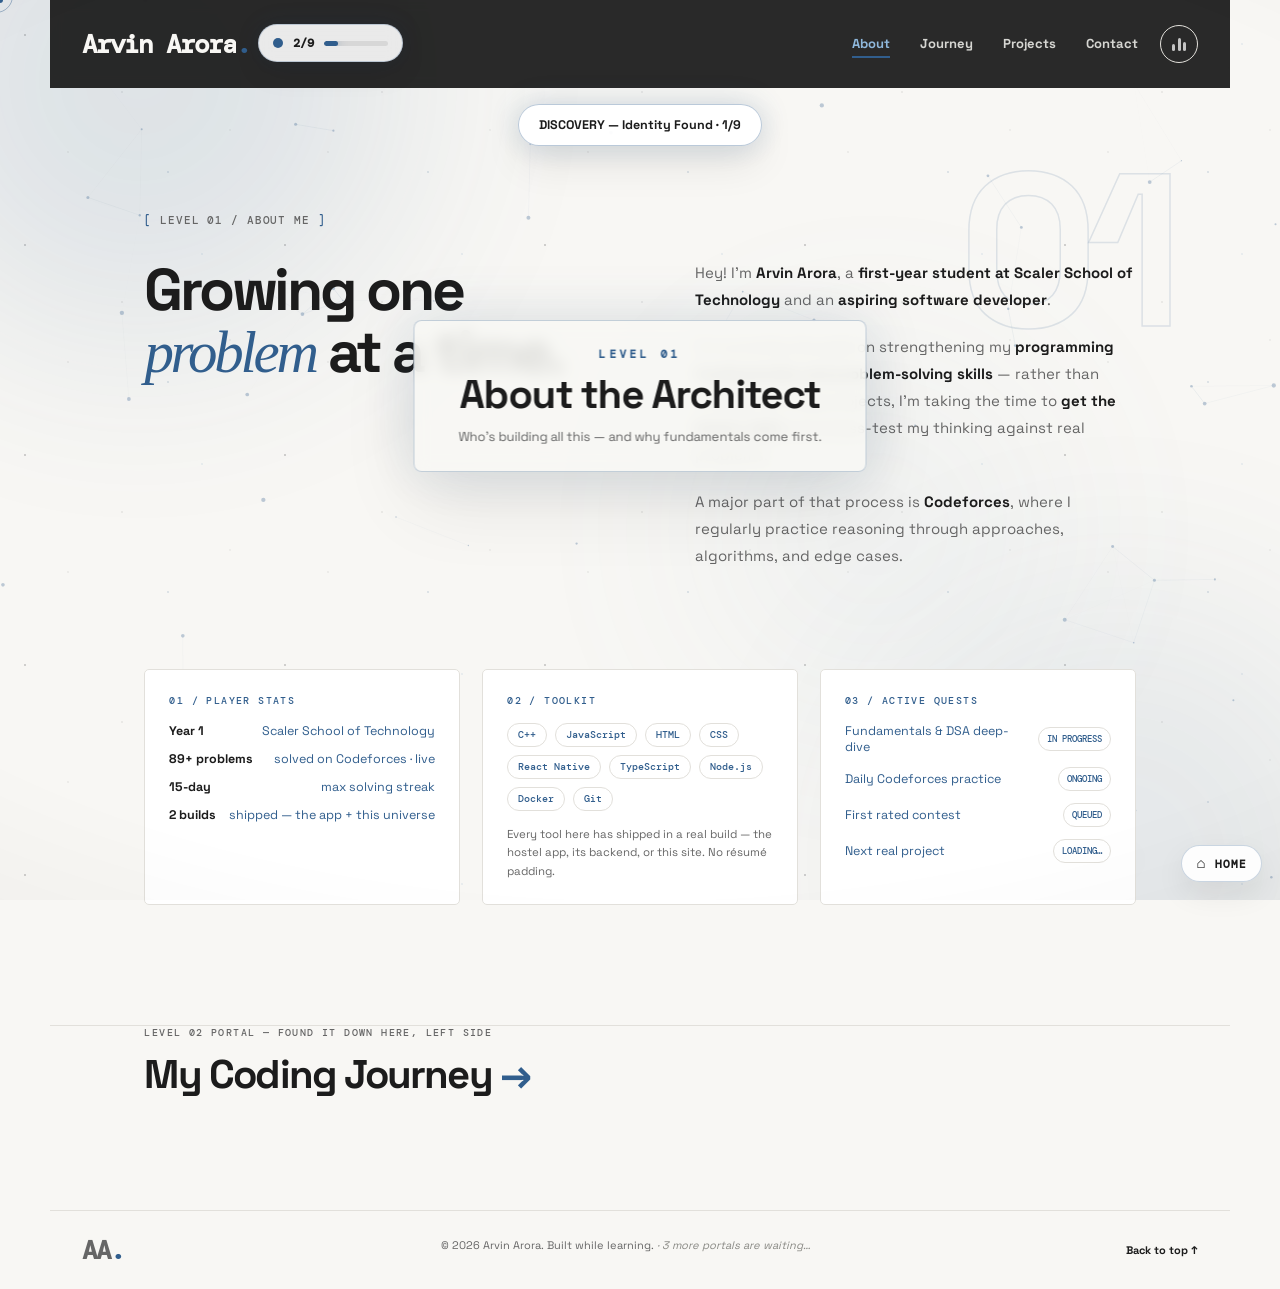
==== about.html @ 1b1f9a0a "Remove hyperjump buttons The HYPERJUMP button beside exit portals (and the fixed one on home), its f" ====
<!DOCTYPE html>
<html lang="en">
<head>
  <meta charset="UTF-8">
  <meta name="viewport" content="width=device-width, initial-scale=1.0">
  <meta name="description" content="About Arvin Arora — first-year student at Scaler School of Technology focused on programming fundamentals, DSA, and competitive programming.">
  <meta name="theme-color" content="#f8f7f4">
  <meta property="og:type" content="website">
  <meta property="og:title" content="About | Arvin Arora">
  <meta property="og:description" content="First-year student at Scaler School of Technology, building fundamentals one Codeforces problem at a time.">
  <meta property="og:url" content="https://arvin-arora.github.io/about.html">
  <meta property="og:image" content="https://arvin-arora.github.io/assets/arvin-1.jpg">
  <meta name="twitter:card" content="summary">
  <meta name="twitter:title" content="About | Arvin Arora">
  <meta name="twitter:description" content="First-year student at Scaler School of Technology, building fundamentals one Codeforces problem at a time.">
  <link rel="canonical" href="https://arvin-arora.github.io/about.html">
  <title>About | Arvin Arora</title>
  <link rel="icon" href="data:image/svg+xml,%3Csvg xmlns='http://www.w3.org/2000/svg' viewBox='0 0 64 64'%3E%3Crect width='64' height='64' rx='14' fill='%23ffffff'/%3E%3Ctext x='32' y='42' font-family='monospace' font-size='30' font-weight='700' fill='%23315e8d' text-anchor='middle'%3EA%3C/text%3E%3C/svg%3E">
  <link rel="preconnect" href="https://fonts.googleapis.com">
  <link rel="preconnect" href="https://fonts.gstatic.com" crossorigin>
  <link href="https://fonts.googleapis.com/css2?family=DM+Mono:wght@400;500&family=Space+Grotesk:wght@400;500;600;700&display=swap" rel="stylesheet">
  <link rel="stylesheet" href="style.css?v=50">
</head>
<body>
  <canvas id="bgCanvas" aria-hidden="true"></canvas>
  <div class="ambient" aria-hidden="true"><i></i><i></i><i></i></div>
  <div class="cursor-dot" id="cursorDot" aria-hidden="true"></div>
  <div class="cursor-ring" id="cursorRing" aria-hidden="true"></div>
  <header class="site-header" id="siteHeader">
    <a class="brand" href="index.html" aria-label="Arvin Arora home">A<i>rvin&nbsp;</i>A<i>rora</i><span>.</span></a>
    <div class="header-right">
      <nav aria-label="Main navigation"><a href="about.html" class="is-active">About</a><a href="journey.html">Journey</a><a href="projects.html">Projects</a><a href="contact.html">Contact</a></nav>
      <button class="music-toggle" id="musicToggle" type="button" aria-label="Play background music" aria-pressed="false" title="Ambient music"><span class="eq"><i></i><i></i><i></i></span></button>
    </div>
    <div class="progress-bar" id="progressBar" aria-hidden="true"></div>
  </header>
  <main>
    <section class="about section" id="about" data-ghost="01">
      <div class="section-label-row reveal"><p class="section-label">LEVEL 01 / ABOUT ME</p><div class="section-details"><h4>Quick facts</h4><ul><li>First-year student at Scaler School of Technology</li><li>Focus: fundamentals, DSA &amp; competitive programming</li><li><span class="cf-count">89+</span> problems solved on Codeforces (Arvin2417)</li><li>First real project shipped: Hostel Attendance App</li></ul></div></div>
      <div class="about-grid"><h2 class="reveal">Growing one<br><em>problem</em> at a time.</h2><div class="about-copy reveal"><p>Hey! I’m <strong class="hl-name">Arvin Arora</strong>, a <strong>first-year student at Scaler School of Technology</strong> and an <strong>aspiring software developer</strong>.</p><p>I’m currently focused on strengthening my <strong>programming fundamentals and problem-solving skills</strong> — rather than rushing into large projects, I’m taking the time to <strong>get the basics right</strong> and stress-test my thinking against real problems.</p><p>A major part of that process is <strong>Codeforces</strong>, where I regularly practice reasoning through approaches, algorithms, and edge cases.</p></div></div>
      <div class="about-cards">
        <div class="about-card reveal"><h4>01 / PLAYER STATS</h4><ul>
          <li><b>Year 1</b><span>Scaler School of Technology</span></li>
          <li><b><span class="cf-count">89+</span> problems</b><span>solved on Codeforces · live</span></li>
          <li><b><span id="cfStreak">15</span>-day</b><span>max solving streak</span></li>
          <li><b>2 builds</b><span>shipped — the app + this universe</span></li>
        </ul></div>
        <div class="about-card reveal"><h4>02 / TOOLKIT</h4><div class="project-tags"><span>C++</span><span>JavaScript</span><span>HTML</span><span>CSS</span><span>React Native</span><span>TypeScript</span><span>Node.js</span><span>Docker</span><span>Git</span></div><p>Every tool here has shipped in a real build — the hostel app, its backend, or this site. No résumé padding.</p></div>
        <div class="about-card reveal"><h4>03 / ACTIVE QUESTS</h4><ul>
          <li>Fundamentals &amp; DSA deep-dive<span class="status">IN PROGRESS</span></li>
          <li>Daily Codeforces practice<span class="status">ONGOING</span></li>
          <li>First rated contest<span class="status">QUEUED</span></li>
          <li>Next real project<span class="status">LOADING…</span></li>
        </ul></div>
      </div>
    </section>
    <div class="page-next pn-left"><a href="journey.html"><small>LEVEL 02 PORTAL — FOUND IT DOWN HERE, LEFT SIDE</small><b>My Coding Journey <i>→</i></b></a></div>
  </main>
  <footer><a class="brand" href="index.html">AA<span>.</span></a><p>© 2026 Arvin Arora. Built while learning. <span class="whisper-inline">· 3 more portals are waiting…</span></p><a href="#">Back to top ↑</a></footer>
  <div class="portal-overlay" id="portalOverlay" aria-hidden="true"><div class="iris"></div><div class="ring"></div></div>
  <script src="script.js?v=37"></script>
</body>
</html>
---- style.css ----
:root{
  --background:#F8F7F4;
  --surface:#FFFFFF;
  --text:#1C1C1C;
  --text-secondary:#666666;
  --accent:#315E8D;
  --accent-hover:#244A70;
  --border:#E2E0DB;
  /* internal aliases used throughout this stylesheet */
  --bg:var(--background);
  --bg-soft:#EFEDE8;
  --surface-2:#F1EFEA;
  --muted:var(--text-secondary);
  --line:var(--border);
  --accent-2:var(--accent);
  --accent-3:#7EA6C9;
  --serif:Georgia,'Times New Roman',serif;
}
*{box-sizing:border-box}
html{scroll-behavior:smooth}
body{margin:0;background:var(--bg);color:var(--text);font-family:'Space Grotesk',Arial,sans-serif;overflow-x:hidden;-webkit-font-smoothing:antialiased;-moz-osx-font-smoothing:grayscale;text-rendering:optimizeLegibility}
a{color:inherit;text-decoration:none}
::selection{background:var(--accent);color:#ffffff}
::-webkit-scrollbar{width:10px}
::-webkit-scrollbar-track{background:var(--bg)}
::-webkit-scrollbar-thumb{background:#e2e0db;border-radius:3px}
::-webkit-scrollbar-thumb:hover{background:#7ea6c9}
a:focus-visible,button:focus-visible{outline:2px solid var(--accent);outline-offset:3px}

/* fixed chrome */
.progress-bar{position:absolute;bottom:-1px;left:0;height:3px;width:100%;z-index:60;border-radius:0 2px 2px 0;background:var(--accent-2);box-shadow:0 0 14px #315e8d66;transform:scaleX(0);transform-origin:left;transition:transform .12s linear}
#bgCanvas{position:fixed;inset:0;z-index:0;pointer-events:none;opacity:.6}
.cursor-dot,.cursor-ring{display:none;position:fixed;top:0;left:0;border-radius:50%;pointer-events:none;z-index:100;transform:translate(-50%,-50%)}
body.has-cursor .cursor-dot,body.has-cursor .cursor-ring{display:block}
.cursor-dot{width:6px;height:6px;background:var(--accent)}
.cursor-ring{width:34px;height:34px;border:1.5px solid #315e8d66;transition:width .25s ease,height .25s ease,border-color .25s ease}
.cursor-ring.is-hover{width:54px;height:54px;border-color:#315e8daa}

/* layout shells */
.site-header,main,footer{max-width:1180px;margin:auto}
main,footer{position:relative;z-index:2}

/* header */
.site-header{position:sticky;top:0;z-index:20;min-height:88px;padding:0 32px;display:flex;align-items:center;justify-content:space-between;background:#1c1c1cf0;color:#f8f7f4;backdrop-filter:blur(6px);-webkit-backdrop-filter:blur(6px);border-bottom:1px solid transparent;transition:min-height .5s cubic-bezier(.22,1,.36,1),background-color .5s ease,border-color .5s ease,box-shadow .5s ease,backdrop-filter .5s ease}
.site-header.is-scrolled{min-height:64px;background:#1c1c1cfb;backdrop-filter:blur(16px);-webkit-backdrop-filter:blur(16px);border-bottom-color:#315e8d;box-shadow:0 12px 34px #1c1c1c40}
.brand{font:700 26px/1 'DM Mono',monospace;letter-spacing:-2px;display:inline-block;transition:transform .55s cubic-bezier(.34,1.56,.64,1),color .35s ease,font-size .5s cubic-bezier(.22,1,.36,1)}
.site-header.is-scrolled .brand{font-size:22px}
.brand:hover{transform:translateY(-2px) rotate(-3deg);color:var(--accent-2)}
.brand span{color:var(--accent-2);display:inline-block;transition:transform .55s cubic-bezier(.34,1.56,.64,1)}
.brand:hover span{transform:translateX(3px) scale(1.35)}
/* brand morph: "Arvin Arora." at the top, folds into "AA." on scroll */
.brand{display:inline-flex;align-items:baseline;white-space:pre}
.brand i{font-style:normal;display:inline-block;overflow:hidden;max-width:3em;opacity:1;transition:max-width .5s cubic-bezier(.22,1,.36,1),opacity .3s ease .08s}
.site-header.is-scrolled .brand i{max-width:0;opacity:0;transition:max-width .5s cubic-bezier(.22,1,.36,1),opacity .18s ease}
@media(max-width:600px){.brand i{max-width:0;opacity:0}}
.header-right{display:flex;align-items:center;gap:22px}
nav{display:flex;gap:30px;font-size:13px;font-weight:700}
nav a{position:relative;color:#d6d6d2;transition:color .35s ease,transform .45s cubic-bezier(.34,1.56,.64,1)}
nav a::after{content:"";position:absolute;left:0;right:0;bottom:-6px;height:2px;background:var(--accent-2);transform:scaleX(0);transform-origin:right;transition:transform .45s cubic-bezier(.22,1,.36,1)}
nav a:hover{color:#ffffff;transform:translateY(-2px)}
nav a:hover::after,nav a.is-active::after{transform:scaleX(1);transform-origin:left}
nav a.is-active{color:#8fb8dc}
.music-toggle{display:inline-flex;align-items:center;justify-content:center;width:38px;height:38px;border-radius:50%;border:1px solid var(--line);background:transparent;cursor:pointer;padding:0;transition:border-color .35s ease,transform .45s cubic-bezier(.34,1.56,.64,1),box-shadow .35s ease}
.music-toggle:hover{border-color:var(--accent);transform:translateY(-2px) scale(1.06);box-shadow:0 0 16px #315e8d40}
.eq{display:flex;align-items:flex-end;gap:2.5px;height:14px}
.eq i{width:3px;border-radius:2px;background:#c4c4c4;transform-origin:bottom;transition:background .3s ease}
.eq i:nth-child(1){height:7px}
.eq i:nth-child(2){height:13px}
.eq i:nth-child(3){height:9px}
.music-toggle.is-playing .eq i{background:#8fb8dc;animation:eqBounce .8s ease-in-out infinite alternate}
.music-toggle.is-playing .eq i:nth-child(2){animation-delay:.25s}
.music-toggle.is-playing .eq i:nth-child(3){animation-delay:.5s}
@keyframes eqBounce{from{transform:scaleY(.35)}to{transform:scaleY(1.25)}}

/* hero */
.hero{position:relative;min-height:570px;margin-top:28px;padding:80px 8% 78px;display:grid;grid-template-columns:1.15fr .85fr;align-items:center;background:var(--bg-soft);border-radius:4px;overflow:hidden;border:1px solid var(--line)}
.hero-copy,.hero-art{position:relative;z-index:2}
.aurora{position:absolute;inset:0;z-index:0;pointer-events:none}
.aurora i{position:absolute;width:420px;height:420px;border-radius:50%;filter:blur(95px);opacity:.2}
.aurora i:nth-child(1){background:var(--accent);top:-160px;left:-90px;animation:drift1 26s ease-in-out infinite alternate}
.aurora i:nth-child(2){background:var(--accent-2);bottom:-190px;right:-60px;opacity:.14;animation:drift2 32s ease-in-out infinite alternate}
.aurora i:nth-child(3){background:var(--accent-3);top:30%;left:45%;width:300px;height:300px;opacity:.11;animation:drift3 22s ease-in-out infinite alternate}
@keyframes drift1{to{transform:translate(140px,90px) scale(1.2)}}
@keyframes drift2{to{transform:translate(-120px,-80px) scale(1.15)}}
@keyframes drift3{to{transform:translate(-90px,70px) scale(.85)}}
.hero::after{content:"";position:absolute;inset:0;z-index:1;pointer-events:none;background:radial-gradient(560px circle at var(--mx,72%) var(--my,38%),#315e8d1a,transparent 65%)}
.hero-photo{position:absolute;top:0;right:0;bottom:0;width:54%;z-index:0;opacity:.26;pointer-events:none;-webkit-mask-image:linear-gradient(270deg,#000 15%,transparent 85%);mask-image:linear-gradient(270deg,#000 15%,transparent 85%)}
.hero-photo img{width:100%;height:100%;object-fit:cover;object-position:50% 12%;filter:grayscale(1) brightness(1.12) contrast(1.05) sepia(1) hue-rotate(170deg) saturate(1.3)}

.eyebrow,.section-label{font:500 11px/1.4 'DM Mono',monospace;letter-spacing:.08em;color:#666666;transition:color .3s ease,letter-spacing .3s ease}
.section-label:hover{color:var(--accent);letter-spacing:.16em}
.eyebrow{display:flex;align-items:center;gap:9px}
.eyebrow span{display:inline-block;width:8px;height:8px;border-radius:50%;background:var(--accent-2);animation:glowDot 2.4s ease-in-out infinite}
@keyframes glowDot{0%,100%{box-shadow:0 0 0 0 #315e8d66}50%{box-shadow:0 0 0 7px #315e8d00}}

h1,h2,h3,p{margin-top:0}
h1,h2{letter-spacing:-.055em}
h1{margin:20px 0;font-size:clamp(43px,5.3vw,72px);line-height:1.06;font-weight:800}
em{font-family:var(--serif);font-weight:400}
h1 em,h2 em{color:var(--accent-2)}
@keyframes gradientShift{0%,100%{background-position:0% 50%}50%{background-position:100% 50%}}

/* glitch name */
.glitch{position:relative;display:inline-block;color:var(--accent)}
.glitch::before,.glitch::after{content:attr(data-text);position:absolute;inset:0;opacity:0;pointer-events:none}
.glitch:hover::before{opacity:.9;color:var(--accent-3);clip-path:inset(0 0 52% 0);animation:glitchShift .3s steps(2) infinite}
.glitch:hover::after{opacity:.9;color:var(--accent-2);clip-path:inset(52% 0 0 0);animation:glitchShift .3s steps(2) infinite reverse}
@keyframes glitchShift{0%{transform:translate(-3px,-2px)}50%{transform:translate(2px,1px)}100%{transform:translate(-2px,2px)}}

/* typewriter */
.type-slot{white-space:nowrap}
#typeText{color:var(--text)}
.type-caret{display:inline-block;width:.5em;height:.9em;margin-left:8px;background:var(--accent-2);vertical-align:-2px;animation:blink 1s steps(2) infinite}
@keyframes blink{50%{opacity:0}}

.hero-description{max-width:510px;font-size:15px;line-height:1.75;color:var(--muted)}

.hero-stats{display:flex;gap:34px;flex-wrap:wrap;margin-top:38px}
.stat-chip{padding-left:18px;border-left:2px solid var(--accent);transition:transform .3s ease}
.stat-chip:first-child{padding-left:0;border-left:none}
.stat-chip:hover{transform:translateY(-4px)}
.stat-chip b{display:block;font:800 24px/1 'DM Mono',monospace;letter-spacing:-.02em;color:var(--text);transition:color .3s ease,text-shadow .3s ease}
.stat-chip:hover b{color:var(--accent);text-shadow:0 0 18px #315e8d66}
.stat-chip span{display:block;margin-top:5px;font:500 10px/1 'DM Mono',monospace;letter-spacing:.06em;text-transform:uppercase;color:var(--muted);transition:color .3s ease}
.stat-chip:hover span{color:#315e8d}
.flip-label{position:relative;overflow:hidden}
.flip-label i{font:inherit;font-style:normal;letter-spacing:inherit;display:block;transition:transform .45s cubic-bezier(.22,1,.36,1),opacity .3s ease}
.flip-label .fl-b{position:absolute;inset:0;transform:translateY(120%);opacity:0;color:var(--accent-2)!important}
.flip-chip:hover .fl-a{transform:translateY(-120%);opacity:0}
.flip-chip:hover .fl-b{transform:translateY(0);opacity:1}

.hero-actions{display:flex;align-items:center;gap:24px;margin-top:32px}
.button{position:relative;overflow:hidden;display:inline-flex;align-items:center;gap:18px;padding:14px 18px;border-radius:4px;font-size:13px;font-weight:800}
/* calm lift: solid blue, gentle rise with a soft shadow on hover */
.button-primary{background:var(--accent);color:#ffffff;box-shadow:0 1px 2px #00000014;transition:transform .2s ease,box-shadow .2s ease}
.button-primary:hover{transform:translateY(-2px);background:var(--accent-hover);box-shadow:0 8px 20px #315e8d3d}
.button-primary:active{transform:translateY(0);box-shadow:0 3px 10px #315e8d33}
.button-primary::before{content:none}
.button span,.text-link span{display:inline-block;transition:transform .25s ease}
.button:hover span{transform:translateX(3px)}
.text-link:hover span{transform:translate(3px,3px)}
.text-link{font-size:13px;font-weight:800;border-bottom:1px solid var(--accent);padding-bottom:3px;transition:color .25s ease,letter-spacing .25s ease}
.text-link:hover{color:var(--accent);letter-spacing:.02em}
.ripple{position:absolute;border-radius:50%;background:#ffffff59;transform:scale(0);animation:rippleAnim .6s ease-out forwards;pointer-events:none}
@keyframes rippleAnim{to{transform:scale(3.2);opacity:0}}

/* hero art: terminal */
.hero-art{width:380px;height:380px;margin:auto}
.orbit{position:absolute;border:1px solid #315e8d26;border-radius:50%}
.orbit-one{inset:4px 0 0 4px;animation:spin 22s linear infinite}
.orbit-two{inset:42px;transform:rotate(40deg);animation:spinReverse 16s linear infinite}
@keyframes spin{to{transform:rotate(360deg)}}
@keyframes spinReverse{to{transform:rotate(-360deg)}}
.terminal{position:absolute;inset:52px 4px;display:flex;flex-direction:column;background:#08080bf0;border:1px solid #315e8d33;border-radius:5px;overflow:hidden;z-index:1;box-shadow:0 24px 60px #00000015,0 0 45px #315e8d1a;transition:transform .4s ease,box-shadow .4s ease,border-color .4s ease}
.terminal:hover{transform:translateY(-5px);border-color:#315e8d66;box-shadow:0 30px 70px #00000018,0 0 60px #315e8d33}
.terminal-bar{display:flex;align-items:center;gap:6px;padding:10px 12px;background:#15151b;border-bottom:1px solid #315e8d22;flex:none}
.terminal-bar i{width:10px;height:10px;border-radius:50%;transition:transform .25s ease}
.terminal-bar:hover i{transform:scale(1.2)}
.terminal-bar i:nth-child(1){background:#ff5f56}
.terminal-bar i:nth-child(2){background:#ffbd2e}
.terminal-bar i:nth-child(3){background:#27c93f}
.terminal-bar span{margin-left:8px;font:500 9px 'DM Mono',monospace;color:var(--muted);letter-spacing:.05em}
.terminal-body{flex:1;padding:13px 14px;font:500 11.5px/1.95 'DM Mono',monospace;color:#d8dae2;overflow:hidden;contain:layout paint}
.t-line{white-space:pre-wrap;word-break:break-word;min-height:1.95em}
.t-line .t-prompt{color:var(--accent-3)}
.t-line.out{color:var(--muted)}
.t-line.hi{color:#34d399}
.t-line.code{color:#d8dae2}
.t-kw{color:var(--accent)}
.t-str{color:var(--accent-3)}
.t-cm{color:#8a8a85;font-style:italic}
.t-caret{display:inline-block;width:7px;height:13px;background:#7ea6c9;vertical-align:-2px;animation:blink 1s steps(2) infinite}
.floating-card{position:absolute;z-index:2;background:var(--surface-2);border:1px solid var(--line);box-shadow:0 10px 25px #00000080;border-radius:5px;padding:12px;animation:float 5s ease-in-out infinite;transition:transform .3s ease,box-shadow .3s ease,border-color .3s ease;cursor:default}
.floating-card:hover{animation:none;transform:translateY(-8px) scale(1.08);box-shadow:0 18px 38px #000000b3;border-color:#315e8d66}
@keyframes float{0%,100%{transform:translateY(0)}50%{transform:translateY(-10px)}}
.floating-card small{display:block;margin-top:6px;color:var(--muted);font:500 8px 'DM Mono',monospace}
.card-code{top:14px;right:0}
.card-code span{color:var(--accent);font:700 24px 'DM Mono',monospace;display:inline-block;transition:transform .3s ease}
.card-code:hover span{transform:rotate(-8deg) scale(1.15)}
.card-dot{bottom:30px;left:-6px;animation-delay:1.4s}
.card-dot i{display:block;width:25px;height:25px;border-radius:50%;background:var(--accent);transition:transform .3s ease,box-shadow .3s ease}
.card-dot:hover i{transform:scale(1.2);box-shadow:0 0 18px #315e8d88}

/* marquee */
.marquee{position:relative;z-index:2;overflow:hidden;width:104%;margin:34px 0 0 -2%;padding:15px 0;border-top:1px solid var(--line);border-bottom:1px solid var(--line);background:var(--bg-soft);transform:rotate(-1.2deg)}
.marquee-track{display:flex;align-items:center;width:max-content;will-change:transform;animation:marqueeMove 26s linear infinite}
.marquee:hover .marquee-track,.marquee.offscreen .marquee-track{animation-play-state:paused}
.marquee span,.marquee i{margin-right:34px}
.marquee span{font:800 25px 'Space Grotesk',sans-serif;letter-spacing:.02em;text-transform:uppercase;color:var(--text);white-space:nowrap;transition:color .3s ease}
.marquee span:hover{color:var(--accent-2)}
.marquee span.outline{color:transparent;-webkit-text-stroke:1px #315e8d99}
.marquee span.outline:hover{-webkit-text-stroke:1px var(--accent-2)}
.marquee i{color:var(--accent-2);font-style:normal;font-size:13px}
@keyframes marqueeMove{to{transform:translateX(-50%)}}

/* sections */
.section{position:relative;padding:120px 8%}
.section>*{position:relative;z-index:1}
.section[data-ghost]::before{content:attr(data-ghost);position:absolute;top:44px;right:5%;font:800 clamp(110px,17vw,220px)/1 'Space Grotesk',sans-serif;letter-spacing:-.06em;color:transparent;-webkit-text-stroke:1.5px #315e8d24;pointer-events:none;z-index:0}
.about{border-bottom:1px solid var(--line)}
.about-grid{display:grid;grid-template-columns:1fr 1fr;gap:11%;margin-top:30px}
.about h2,.section-heading h2,.contact h2{margin:0;font-size:clamp(38px,4.6vw,62px);line-height:1.06}
.about-copy{max-width:490px;color:var(--muted);font-size:15px;line-height:1.8}
.about-copy p{margin-bottom:20px;transition:color .35s ease,transform .35s ease}
.about-copy p:hover{color:#1c1c1c;transform:translateX(6px)}
.about-copy strong{color:var(--text);font-weight:700}
.hl-name{color:var(--accent-2);font-weight:800}

/* about: player profile cards */
.about-cards{display:grid;grid-template-columns:repeat(3,1fr);gap:22px;margin-top:80px}
.about-card{position:relative;padding:24px;background:var(--surface);border:1px solid var(--line);border-radius:5px;transition:transform .35s ease,border-color .35s ease,box-shadow .35s ease}
.about-card:hover{transform:translateY(-6px);border-color:#315e8d4d;box-shadow:0 24px 50px #00000015}
.about-card h4{margin:0 0 16px;font:500 10px 'DM Mono',monospace;letter-spacing:.14em;color:var(--accent)}
.about-card ul{margin:0;padding:0;list-style:none;display:flex;flex-direction:column;gap:12px}
.about-card li{display:flex;align-items:center;justify-content:space-between;gap:12px;font-size:12.5px;color:#315e8d}
.about-card li b{font-weight:700;color:var(--text);white-space:nowrap}
.about-card li span:not(.status){text-align:right}
.about-card .status{flex:none}
.about-card>p{margin:14px 0 0;font-size:11.5px;color:var(--muted);line-height:1.6}

/* journey */
.journey{background:var(--bg-soft);color:var(--text);border-top:1px solid var(--line);border-bottom:1px solid var(--line)}
.journey .section-label{color:#666666}
.section-heading{position:relative;z-index:5;display:flex;justify-content:space-between;gap:50px;align-items:flex-end}
.section-heading>p{max-width:295px;margin:0;color:var(--muted);font-size:14px;line-height:1.7}
.journey-grid{display:grid;grid-template-columns:1fr 1fr;gap:56px;margin-top:55px;perspective:1200px}
.journey-feature{min-height:360px;padding:26px;display:flex;flex-direction:column;border-radius:3px;background:var(--surface);border:1px solid var(--line);transition:transform .35s ease,box-shadow .35s ease,border-color .35s ease;transform-style:preserve-3d;will-change:transform}
.journey-feature:hover{box-shadow:0 24px 50px #000000cc;border-color:#315e8d4d}
.feature-top{display:flex;align-items:center;justify-content:space-between}
.codeforces-mark{color:var(--accent);font:700 20px 'DM Mono',monospace;display:inline-block;transition:transform .3s ease,color .3s ease,text-shadow .3s ease}
.codeforces-mark:hover{color:var(--accent-2);transform:scale(1.18) rotate(-5deg);text-shadow:0 0 22px #315e8d88}
.status{padding:5px 8px;border:1px solid #e2e0db;border-radius:20px;color:#315e8d;font:500 9px 'DM Mono',monospace;transition:border-color .35s ease,color .35s ease,box-shadow .35s ease}
.journey-feature:hover .status{border-color:var(--accent);color:var(--accent);box-shadow:0 0 14px #315e8d33}
.journey-feature h3{margin:60px 0 12px;font-size:34px;letter-spacing:-.045em;line-height:1.08}
.journey-feature p{max-width:330px;color:var(--muted);font-size:13px;line-height:1.7}
.codeforces-note{display:flex;gap:8px;align-items:center;margin-top:auto;font:500 10px 'DM Mono',monospace;color:var(--accent)}
.codeforces-note a{transition:color .25s ease,letter-spacing .25s ease}
.codeforces-note a:hover{text-decoration:underline;letter-spacing:.04em;color:var(--accent-2)}
.pulse{position:relative;width:7px;height:7px;border-radius:50%;background:var(--accent-2)}
.pulse::after{content:"";position:absolute;inset:0;border-radius:50%;background:var(--accent-2);animation:pulseDot 1.8s ease-out infinite}
@keyframes pulseDot{0%{transform:scale(1);opacity:1}70%,100%{transform:scale(2.1);opacity:0}}
.focus-list{display:flex;flex-direction:column;justify-content:space-between}
.focus-item{position:relative;display:flex;gap:22px;padding:20px 0 23px;border-bottom:1px solid #e2e0db;cursor:default;transition:padding-left .3s ease,border-color .35s ease}
.focus-details{position:absolute;left:0;right:0;top:calc(100% - 8px);z-index:31;padding:16px 20px 18px;background:#fffffffa;border:1px solid #315e8d38;border-radius:4px;box-shadow:0 24px 50px #00000018;backdrop-filter:blur(8px);-webkit-backdrop-filter:blur(8px);opacity:0;transform:translateY(12px) scale(.98);pointer-events:none;transition:opacity .35s ease,transform .45s cubic-bezier(.22,1,.36,1)}
.focus-item.show-details .focus-details{opacity:1;transform:none;pointer-events:auto}
.fd-inner{min-height:0}
.fd-inner h4{margin:0 0 10px;font:500 10px 'DM Mono',monospace;letter-spacing:.12em;text-transform:uppercase;color:var(--accent)}
.fd-inner ul{margin:0 0 4px;padding:0;list-style:none;display:flex;flex-direction:column;gap:8px}
.fd-inner li{position:relative;padding-left:18px;font-size:12px;line-height:1.5;color:#315e8d;opacity:0;transform:translateX(-12px);transition:opacity .4s ease,transform .4s ease}
.fd-inner li::before{content:"✓";position:absolute;left:0;color:var(--accent-2);font:700 11px 'DM Mono',monospace}
.focus-item.show-details .fd-inner li{opacity:1;transform:none}
.focus-item.show-details .fd-inner li:nth-child(1){transition-delay:.15s}
.focus-item.show-details .fd-inner li:nth-child(2){transition-delay:.24s}
.focus-item.show-details .fd-inner li:nth-child(3){transition-delay:.33s}
.focus-item.show-details .fd-inner li:nth-child(4){transition-delay:.42s}
.focus-item:hover{padding-left:12px;border-color:var(--accent)}
.focus-item>span{padding-top:3px;color:var(--accent);font:500 11px 'DM Mono',monospace;transition:transform .3s ease,text-shadow .3s ease,color .3s ease}
.focus-item:hover>span{transform:translateX(4px) scale(1.25);color:var(--accent-2);text-shadow:0 0 14px #315e8d77}
.focus-item h3{margin:0 0 8px;font-size:18px;transition:color .25s ease}
.focus-item:hover h3{color:var(--accent)}
.focus-item p{margin:0;color:var(--muted);font-size:13px;line-height:1.6}

/* projects */
.projects-grid{display:grid;grid-template-columns:repeat(3,1fr);gap:26px;margin-top:55px}
.project-card{position:relative;overflow:hidden;display:flex;flex-direction:column;padding:24px;border-radius:3px;background:var(--surface);border:1px solid var(--line);transition:transform .35s ease,box-shadow .35s ease,border-color .35s ease}
.card-link{position:absolute;inset:0;z-index:1;border-radius:3px}
.project-card{cursor:pointer}
.project-card.coming{cursor:default}
.top-actions{position:relative;z-index:3;display:flex;align-items:center;gap:12px}
.project-details{position:absolute;inset:0;z-index:2;pointer-events:none;display:flex;flex-direction:column;justify-content:center;padding:22px 24px;background:#fffffff5;backdrop-filter:blur(6px);-webkit-backdrop-filter:blur(6px);transform:translateY(103%);transition:transform .5s cubic-bezier(.22,1,.36,1)}
.project-card.show-details .project-details{transform:translateY(0)}
.project-details h4,.section-details h4{margin:0 0 12px;font:500 10px 'DM Mono',monospace;letter-spacing:.12em;text-transform:uppercase;color:var(--accent)}
.project-details ul,.section-details ul{margin:0;padding:0;list-style:none;display:flex;flex-direction:column;gap:9px}
.project-details li,.section-details li{position:relative;padding-left:18px;font-size:11.5px;line-height:1.5;color:#315e8d;opacity:0;transform:translateY(10px);transition:opacity .4s ease,transform .4s ease}
.project-details li::before,.section-details li::before{content:"✓";position:absolute;left:0;color:var(--accent-2);font:700 11px 'DM Mono',monospace}
.show-details .project-details li,.show-details .section-details li{opacity:1;transform:none}
.show-details .project-details li:nth-child(1),.show-details .section-details li:nth-child(1){transition-delay:.12s}
.show-details .project-details li:nth-child(2),.show-details .section-details li:nth-child(2){transition-delay:.2s}
.show-details .project-details li:nth-child(3),.show-details .section-details li:nth-child(3){transition-delay:.28s}
.show-details .project-details li:nth-child(4),.show-details .section-details li:nth-child(4){transition-delay:.36s}
.show-details .project-details li:nth-child(5),.show-details .section-details li:nth-child(5){transition-delay:.44s}

/* section-level details popover */
.section-label-row{display:inline-flex;align-items:center;gap:14px;position:relative}
.section-label-row .section-label{cursor:help}
.section-label-row .section-label{margin:0}
.section-details{position:absolute;top:calc(100% + 12px);left:0;z-index:12;width:min(420px,86vw);padding:20px 22px;background:#fffffff8;border:1px solid #315e8d33;border-radius:4px;box-shadow:0 24px 50px #00000015;backdrop-filter:blur(8px);-webkit-backdrop-filter:blur(8px);opacity:0;transform:translateY(12px) scale(.97);pointer-events:none;transition:opacity .35s ease,transform .45s cubic-bezier(.22,1,.36,1)}
.section-label-row.show-details .section-details,.focus-item.show-details .section-details{opacity:1;transform:none;pointer-events:auto}
.focus-item.show-details,.section-label-row.show-details{z-index:60}
.project-card:hover{transform:translateY(-8px);border-color:#315e8d4d;box-shadow:0 24px 50px #00000015}
.project-top{display:flex;align-items:center;justify-content:space-between;margin-bottom:34px}
.project-icon{font-size:26px;transition:transform .35s cubic-bezier(.34,1.56,.64,1);display:inline-block;color:var(--accent)}
.project-card:hover .project-icon{transform:scale(1.2) rotate(-6deg)}
.project-arrow{color:var(--muted);font-size:18px;transition:transform .3s ease,color .3s ease}
.project-card:hover .project-arrow{transform:translate(4px,-4px);color:var(--accent)}
.project-card h3{margin:0 0 10px;font-size:21px;letter-spacing:-.03em;transition:color .25s ease}
.project-card:hover h3{color:var(--accent)}
.project-card p{color:var(--muted);font-size:13px;line-height:1.7;margin:0 0 22px}
.project-card .card-cta{margin:-12px 0 18px;font:800 12.5px 'DM Mono',monospace;letter-spacing:.04em;color:var(--accent-2);filter:drop-shadow(0 0 8px #315e8d33)}
@keyframes ctaShine{to{background-position:-220% 0}}
.project-tags{display:flex;flex-wrap:wrap;gap:8px;margin-top:auto}
.project-tags span{padding:5px 10px;border:1px solid #e2e0db;border-radius:20px;font:500 9.5px 'DM Mono',monospace;color:#315e8d;transition:border-color .25s ease,color .25s ease}
.project-card:hover .project-tags span{border-color:#315e8d66;color:var(--accent)}
.project-card.coming{border-style:dashed;border-color:#e2e0db;background:transparent}
.project-card.coming:hover{transform:none;box-shadow:none;border-color:var(--accent)}

/* scroll-fill name wall: the name inks itself in as you scroll past */
.namewall{padding-top:30px;padding-bottom:30px;text-align:center;overflow:hidden}
.scroll-name{margin:0;display:inline-block;font-size:clamp(52px,13vw,210px);font-weight:700;letter-spacing:-.045em;line-height:.95;white-space:nowrap;background:linear-gradient(90deg,var(--text) var(--fill,0%),#dcdad4 var(--fill,0%));-webkit-background-clip:text;background-clip:text;color:transparent}

/* quote */
.quote{padding-top:92px;padding-bottom:92px;text-align:center}
.quote p{max-width:830px;margin:auto;font:400 clamp(30px,4vw,52px)/1.18 var(--serif);letter-spacing:-.04em;transition:text-shadow .45s ease,transform .45s ease}
.quote p:hover{text-shadow:0 0 34px #315e8d4d;transform:scale(1.012)}

/* contact */
.contact{padding-top:100px;padding-bottom:100px;border-top:1px solid var(--line)}
.contact-grid{display:grid;grid-template-columns:1.05fr .95fr;gap:8%;align-items:center;margin-top:28px}
.contact-content{margin-top:0}
.connect-card{display:flex;flex-direction:column;gap:11px;padding:22px;background:var(--surface);border:1px solid #315e8d2e;border-radius:5px;box-shadow:0 24px 60px #00000012;transition:transform .35s ease,border-color .35s ease,box-shadow .35s ease}
.connect-card:hover{transform:translateY(-4px);border-color:#315e8d55;box-shadow:0 30px 70px #00000015,0 0 40px #315e8d1f}
.cc-top{display:flex;gap:9px;align-items:center;font:500 9.5px 'DM Mono',monospace;letter-spacing:.12em;color:var(--accent);margin-bottom:5px}
.cc-row{display:flex;align-items:center;justify-content:space-between;gap:14px;padding:12px 14px;border:1px solid var(--line);border-radius:4px;background:#00000005;cursor:pointer;transition:border-color .3s ease,background-color .3s ease,transform .3s ease}
.cc-row:hover{border-color:#315e8d55;background:#315e8d12;transform:translateX(5px)}
.cc-row small{display:block;margin-bottom:3px;font:500 8.5px 'DM Mono',monospace;letter-spacing:.1em;color:var(--muted)}
.cc-row b{font:600 12.5px 'DM Mono',monospace;color:var(--text);word-break:break-all}
.cc-action{flex:none;font:600 10px 'DM Mono',monospace;color:var(--accent);transition:transform .3s ease}
.cc-row:hover .cc-action{transform:translate(2px,-2px)}
.contact-content>p{max-width:430px;color:var(--muted);line-height:1.75;font-size:15px}
.contact .button{margin-top:12px}
.social-links{display:flex;gap:22px;margin-top:22px;font:600 12px 'DM Mono',monospace}
.social-links a{display:inline-block;border-bottom:1px solid var(--accent);padding-bottom:2px;transition:color .25s ease,border-color .25s ease,transform .25s ease,letter-spacing .25s ease}
.social-links a:hover{color:var(--accent);border-color:var(--accent-2);transform:translateY(-3px);letter-spacing:.05em}
.contact code{font-family:'DM Mono',monospace}

/* footer */
footer{display:flex;align-items:center;justify-content:space-between;gap:20px;padding:26px 32px;border-top:1px solid var(--line);color:var(--muted);font-size:11px}
footer a{transition:color .25s ease,transform .25s ease;display:inline-block}
footer a:hover{color:var(--accent)}
footer>a:last-child{color:var(--text);font-weight:700}
footer>a:last-child:hover{transform:translateY(-3px);color:var(--accent)}

/* entrance + reveal */
@keyframes fadeUp{from{opacity:0;transform:perspective(900px) translateY(34px) rotateX(16deg) scale(.98)}to{opacity:1;transform:perspective(900px) translateY(0) rotateX(0) scale(1)}}
@keyframes fadeUpLite{from{opacity:0;transform:translateY(22px)}to{opacity:1;transform:translateY(0)}}
.hero-in{opacity:0;animation:fadeUp .85s cubic-bezier(.2,.7,.2,1) both;animation-delay:var(--d,0s)}
.reveal{opacity:0;transform:perspective(1000px) translateY(42px) rotateX(9deg) scale(.97);transition:opacity .7s cubic-bezier(.2,.7,.2,1),transform .7s cubic-bezier(.2,.7,.2,1)}
.reveal.is-visible{opacity:1;transform:none;filter:none}

/* responsive */
@media(max-width:760px){
  .site-header{padding:0 22px;background:#1c1c1cf7;backdrop-filter:none;-webkit-backdrop-filter:none}
  .site-header.is-scrolled{background:#1c1c1cfc;backdrop-filter:none;-webkit-backdrop-filter:none}
  nav{gap:16px}
  h1{font-size:clamp(33px,9.5vw,43px)}
  .type-slot{white-space:normal}
  .aurora i{width:260px;height:260px;filter:blur(60px)}
  .section[data-ghost]::before{font-size:96px;top:30px;-webkit-text-stroke:1px #315e8d1f}
  .section-details{width:min(420px,calc(100vw - 52px))}
  .quote{padding-left:6%;padding-right:6%}
  /* perf: phones can't composite these cheaply — lite mode */
  #bgCanvas{display:none}
  .aurora{display:none}
  .hero{background:radial-gradient(120% 90% at 82% 8%,#315e8d14,transparent 62%),radial-gradient(110% 85% at 8% 92%,#315e8d0d,transparent 62%),var(--bg-soft)}
  h1 em,h2 em{animation:none;background-position:30% 50%}
  .hero-in{animation-name:fadeUpLite}
  .reveal{filter:none;transition:opacity .6s cubic-bezier(.2,.7,.2,1),transform .6s cubic-bezier(.2,.7,.2,1)}
  .reveal.is-visible{filter:none}
  .orbit-one,.orbit-two,.floating-card,.eyebrow span,.pulse::after{animation:none}
  .marquee{transform:none}
  .marquee-track{animation-duration:38s}
  h1{min-height:4.1em}
  .journey,.projects,.quote,.contact{content-visibility:auto;contain-intrinsic-size:auto 900px}
  .header-right{gap:14px}
  .music-toggle{width:34px;height:34px}
  .hero{min-height:auto;padding:72px 8% 65px;grid-template-columns:1fr}
  .hero-photo{width:100%;opacity:.12;-webkit-mask-image:linear-gradient(180deg,#000 30%,transparent 90%);mask-image:linear-gradient(180deg,#000 30%,transparent 90%)}
  .hero-art{width:300px;height:300px;margin-top:58px}
  .terminal{inset:34px 0}
  .terminal-body{font-size:10.5px}
  .section{padding:80px 8%}
  .about-grid,.journey-grid{grid-template-columns:1fr;gap:40px}
  .about-cards{grid-template-columns:1fr;gap:14px;margin-top:46px}
  .roadmap-flex{grid-template-columns:1fr}
  .orbit-scene{display:none}
  .projects-grid{grid-template-columns:1fr;gap:22px;margin-top:40px}
  .contact-grid{grid-template-columns:1fr;gap:44px}
  .section-heading{display:block}
  .section-heading>p{margin-top:18px}
  .journey-grid{margin-top:40px}
  .journey-feature{min-height:330px}
  .quote{padding:72px 8%}
  footer{padding:25px 22px;flex-wrap:wrap}
  .marquee span{font-size:18px}
  .marquee span,.marquee i{margin-right:22px}
}
@media(max-width:400px){
  nav{font-size:10.5px;gap:9px}
  .site-header{padding:0 14px}
  .brand{font-size:22px}
  .hero-art{transform:scale(.92);margin-left:-8px}
  .hero-actions{flex-wrap:wrap;gap:18px}
  .hero-stats{gap:22px 28px}
}

@media(prefers-reduced-motion:reduce){
  .hero-in,.orbit-one,.orbit-two,.floating-card,.pulse::after,.aurora i,.eyebrow span,h1 em,h2 em,.ripple,.marquee-track,.type-caret,.t-caret,.glitch::before,.glitch::after,.music-toggle .eq i{animation:none!important}
  .reveal{opacity:1!important;transform:none!important;filter:none!important;transition:none!important}
  .focus-details,.fd-inner li,.section-details,.project-details{transition:none!important}
  *{scroll-behavior:auto!important}
}

/* ---------- portal transition overlay ---------- */
.portal-overlay{position:fixed;inset:0;z-index:200;pointer-events:none;visibility:hidden;overflow:hidden}
.portal-overlay.is-open,.portal-overlay.is-enter{visibility:visible}
.portal-overlay.is-open{pointer-events:auto}
.portal-overlay .iris{position:absolute;left:var(--px,50%);top:var(--py,50%);width:300vmax;height:300vmax;border-radius:50%;transform:translate(-50%,-50%) scale(0);background:radial-gradient(circle,#1d1d24 0%,#efede8 45%,#f8f7f4 70%);box-shadow:inset 0 0 160px 40px #315e8d66}
.portal-overlay .ring{position:absolute;left:var(--px,50%);top:var(--py,50%);width:130px;height:130px;border-radius:50%;transform:translate(-50%,-50%) scale(0);opacity:0;background:conic-gradient(from 0deg,transparent 0 18%,var(--accent));-webkit-mask:radial-gradient(circle,transparent 55%,#000 60%);mask:radial-gradient(circle,transparent 55%,#000 60%);filter:drop-shadow(0 0 22px #315e8d)}
.portal-overlay.is-open .ring{animation:portalRing .78s cubic-bezier(.5,0,.75,.4) forwards}
.portal-overlay.is-open .iris{animation:portalOpen .55s cubic-bezier(.7,0,.84,0) .24s forwards}
@keyframes portalRing{0%{opacity:0;transform:translate(-50%,-50%) scale(.15) rotate(0deg)}25%{opacity:1}100%{opacity:1;transform:translate(-50%,-50%) scale(9) rotate(400deg)}}
@keyframes portalOpen{to{transform:translate(-50%,-50%) scale(1)}}
.portal-overlay.is-enter .iris{animation:portalClose .8s cubic-bezier(.16,1,.3,1) forwards}
.portal-overlay.is-enter .ring{animation:portalRingIn .8s cubic-bezier(.16,1,.3,1) forwards}
@keyframes portalClose{from{transform:translate(-50%,-50%) scale(1)}to{transform:translate(-50%,-50%) scale(0)}}
@keyframes portalRingIn{from{opacity:1;transform:translate(-50%,-50%) scale(9) rotate(0deg)}to{opacity:0;transform:translate(-50%,-50%) scale(.15) rotate(-360deg)}}

/* ---------- explore: portal cards on home ---------- */
.explore-grid{display:grid;grid-template-columns:repeat(4,1fr);gap:20px;margin-top:55px;perspective:1200px}
.portal-card{position:relative;overflow:hidden;display:flex;flex-direction:column;align-items:center;text-align:center;padding:26px;border-radius:5px;background:var(--surface);border:1px solid var(--line);transition:transform .35s ease,box-shadow .35s ease,border-color .35s ease;transform-style:preserve-3d;will-change:transform}
.portal-card::before{content:"";position:absolute;top:-50px;right:-50px;width:160px;height:160px;border-radius:50%;background:radial-gradient(circle,#315e8d30,transparent 70%);opacity:0;transition:opacity .4s ease;pointer-events:none}
.portal-card:hover::before{opacity:1}
.portal-card:hover{transform:translateY(-8px);border-color:#315e8d55;box-shadow:0 24px 50px #00000015,0 0 40px #315e8d1f}
/* orbit motif: static rings with a small dot circling the rim (not a spinner) */
.portal-ring-mini{position:relative;width:62px;height:62px;border-radius:50%;margin-bottom:18px;border:1.5px solid var(--line);animation:spin 9s linear infinite;transition:border-color .3s ease}
.portal-ring-mini::before{content:"";position:absolute;inset:13px;border-radius:50%;border:1.5px solid var(--accent)}
.portal-ring-mini::after{content:"";position:absolute;top:-4.5px;left:calc(50% - 4px);width:8px;height:8px;border-radius:50%;background:var(--accent)}
.portal-card:hover .portal-ring-mini{animation-duration:2.4s;border-color:#315e8d55}
.pc-num{font:500 10px 'DM Mono',monospace;color:var(--muted);letter-spacing:.12em}
.portal-card h3{margin:6px 0 8px;font-size:21px;letter-spacing:-.03em;transition:color .25s ease}
.portal-card:hover h3{color:var(--accent)}
.portal-card p{margin:0 0 20px;color:var(--muted);font-size:12.5px;line-height:1.65}
.pc-go{margin-top:auto;font:600 11px 'DM Mono',monospace;color:var(--accent);display:inline-flex;gap:6px;align-items:center}
.pc-go i{font-style:normal;transition:transform .3s ease}
.portal-card:hover .pc-go i{transform:translateX(5px)}

/* ---------- next-page portal link (subpages) ---------- */
.page-next{display:flex;justify-content:flex-end;padding:0 8% 110px}
.page-next a{text-align:right;display:inline-block;transition:transform .35s ease}
.page-next a small{display:block;margin-bottom:10px;font:500 10px 'DM Mono',monospace;letter-spacing:.14em;color:var(--muted);transition:color .3s ease}
.page-next a b{font-size:clamp(26px,3.4vw,40px);font-weight:800;letter-spacing:-.045em;transition:color .3s ease}
.page-next a b i{font-style:normal;display:inline-block;color:var(--accent);transition:transform .35s ease}
.page-next a:hover{transform:translateX(8px)}
.page-next a:hover b{color:var(--accent)}
.page-next a:hover small{color:var(--accent-2)}
.page-next a:hover b i{transform:translateX(6px)}
/* every page hides its next portal somewhere different — hunt it */
.pn-ring{position:relative;display:inline-block;width:46px;height:46px;border-radius:50%;border:1.5px solid var(--line);animation:spin 8s linear infinite}
.pn-ring::before{content:"";position:absolute;inset:10px;border-radius:50%;border:1.5px solid var(--accent)}
.pn-ring::after{content:"";position:absolute;top:-4px;left:calc(50% - 3.5px);width:7px;height:7px;border-radius:50%;background:var(--accent)}
.page-next.pn-left{justify-content:flex-start}
.page-next.pn-left a{text-align:left}
.page-next.pn-center{justify-content:center}
.page-next.pn-center a{display:flex;flex-direction:column;align-items:center;gap:12px;text-align:center}
.page-next.pn-center a:hover{transform:translateY(-6px)}
.page-next.pn-center a:hover .pn-ring{animation-duration:2s;border-color:#315e8d55}
.page-next.pn-edge{position:fixed;right:20px;top:50%;transform:translateY(-50%);z-index:60;padding:0}
.page-next.pn-edge a{display:flex;flex-direction:row-reverse;align-items:center;gap:12px}
.page-next.pn-edge a:hover{transform:none}
.page-next.pn-edge .pn-ring{width:56px;height:56px;animation-duration:7s}
.page-next.pn-edge a:hover .pn-ring{animation-duration:1.8s;border-color:#315e8d55}
.page-next.pn-edge .pn-label{display:flex;flex-direction:column;align-items:flex-end;gap:4px;opacity:0;transform:translateX(12px);transition:opacity .35s ease,transform .45s cubic-bezier(.22,1,.36,1)}
.page-next.pn-edge a:hover .pn-label,.page-next.pn-edge a:focus-visible .pn-label{opacity:1;transform:none}
.page-next.pn-edge b{font-size:17px}
.page-next.pn-edge small{margin-bottom:0;text-align:right}
.page-next.pn-mini{justify-content:center;padding-bottom:84px}
.page-next.pn-mini a{text-align:center}
.page-next.pn-mini a b{font-size:20px}
.page-next.pn-mini a:hover{transform:translateY(-4px)}
/* exit portals start locked — clear the level (reach its end) to reveal them */
.page-next.pn-locked a{opacity:.22;filter:grayscale(.8) blur(1.5px);pointer-events:none;transition:opacity .8s ease,filter .8s ease}
.page-next.pn-unlocked a{animation:portalReveal .9s cubic-bezier(.22,1,.36,1)}
@keyframes portalReveal{from{opacity:0;transform:scale(.8)}to{opacity:1;transform:scale(1)}}

/* ---------- click star burst ---------- */
.spark{position:fixed;z-index:150;width:5px;height:5px;border-radius:50%;pointer-events:none;background:var(--accent);box-shadow:0 0 8px var(--accent);animation:sparkFly .6s ease-out forwards}
.spark.alt{background:var(--accent-2);box-shadow:0 0 8px var(--accent-2)}
@keyframes sparkFly{from{opacity:1;transform:translate(-50%,-50%)}to{opacity:0;transform:translate(calc(var(--sx) - 50%),calc(var(--sy) - 50%)) scale(.3)}}

@media(max-width:760px){
  .showcase-grid{grid-template-columns:1fr;gap:46px}
  .phone{width:280px}
  .explore-grid{grid-template-columns:1fr 1fr;gap:14px;margin-top:40px}
  .portal-card{padding:18px}
  .portal-ring-mini{width:48px;height:48px;margin-bottom:14px}
  .page-next{padding:0 8% 76px}
  .page-next.pn-edge{right:10px;padding:0}
  .page-next.pn-edge .pn-ring{width:44px;height:44px}
  .page-next.pn-edge b{font-size:14px}
}
@media(max-width:480px){
  .explore-grid{grid-template-columns:1fr}
}
/* ---------- entry screen: rocket launch into the universe ---------- */
body.entry-hold{overflow:hidden}
body.entry-hold .hero-in{animation-play-state:paused}
.entry-screen{position:fixed;inset:0;z-index:300;display:flex;align-items:center;justify-content:center;background:radial-gradient(120% 100% at 50% 110%,#23303f 0%,#161d27 45%,#0a0d12 100%);overflow:hidden;transition:opacity .65s ease,visibility .65s ease}
.entry-screen.is-done{opacity:0;visibility:hidden}
/* warp flash: a single blinding white-out as the rocket hits speed */
.entry-screen::after{content:"";position:absolute;inset:0;z-index:4;background:radial-gradient(circle at 50% 45%,#ffffff 0 55%,#cfe4ff 78%,#9ad8ff 100%);opacity:0;pointer-events:none}
.entry-screen.launching::after{animation:entryFlash 2.1s linear forwards}
@keyframes entryFlash{0%,72%{opacity:0}76%{opacity:1}83%{opacity:1}92%{opacity:.35}100%{opacity:0}}
.entry-stars{position:absolute;inset:0;z-index:1}
.entry-stars i{position:absolute;width:2px;height:2px;border-radius:50%;background:#ffffff;opacity:.7;animation:starTwinkle var(--spd,1s) ease-in-out infinite alternate;animation-delay:calc(var(--dl,0)*-2s)}
@keyframes starTwinkle{from{opacity:.12}to{opacity:.9}}
.entry-screen.launching .entry-stars i{width:1.5px;animation:starWarp .6s linear infinite;animation-delay:calc(var(--dl,0)*-.6s)}
@keyframes starWarp{from{transform:translateY(-120vh) scaleY(30);opacity:.9}to{transform:translateY(120vh) scaleY(30);opacity:.5}}
.entry-card{position:relative;z-index:3;text-align:center;padding:38px 42px;background:#ffffffd9;border:1px solid #315e8d33;border-radius:6px;box-shadow:0 30px 80px #00000015,0 0 60px #315e8d1f;backdrop-filter:blur(10px);-webkit-backdrop-filter:blur(10px);max-width:min(92vw,470px);transition:opacity .45s ease,transform .45s ease}
.entry-screen.launching .entry-card{opacity:0;transform:scale(.88) translateY(24px);pointer-events:none}
.entry-eyebrow{margin:0;font:500 10px 'DM Mono',monospace;letter-spacing:.18em;color:var(--accent)}
.entry-card h2{font-size:clamp(30px,5vw,44px);margin:14px 0 10px;letter-spacing:-.045em}
.entry-sub{color:var(--muted);font-size:14px;line-height:1.7;margin:0 0 22px}
.entry-field{display:flex;align-items:center;justify-content:space-between;gap:14px;margin:0 0 10px;padding:11px 14px;text-align:left;border:1px solid var(--line);border-radius:4px;background:#00000006}
.entry-field small{font:500 8.5px 'DM Mono',monospace;letter-spacing:.1em;color:var(--muted)}
.entry-field b{font:600 12.5px 'DM Mono',monospace;color:var(--text)}
.entry-field .ok{color:#27c93f;font:700 11px 'DM Mono',monospace}
.entry-name input{flex:1;min-width:0;background:none;border:none;outline:none;color:var(--text);font:600 12.5px 'DM Mono',monospace;text-align:right;padding:0}
.entry-name input::placeholder{color:var(--muted);opacity:.7}
.entry-btn{width:100%;justify-content:center;margin-top:14px;font-size:14px;padding:16px 22px;cursor:pointer;font-family:inherit}
.entry-skip{display:block;margin:16px auto 0;background:none;border:none;color:var(--muted);font:600 11px 'DM Mono',monospace;cursor:pointer;transition:color .25s ease,letter-spacing .25s ease}
.entry-skip:hover{color:var(--accent);letter-spacing:.06em}
/* cinematic pad rocket — hand-built hull, flame, smoke, camera shake */
.entry-rocket{position:absolute;left:50%;bottom:26px;z-index:2;width:46px;height:150px;transform:translateX(-50%);filter:drop-shadow(0 6px 18px #00000088)}
.r-body{position:absolute;left:50%;bottom:26px;transform:translateX(-50%);width:34px;height:112px;background:linear-gradient(90deg,#7f93a8,#eef3f8 45%,#9fb0c2 80%,#5f7183);border-radius:50% 50% 26% 26%/72% 72% 6% 6%}
.r-window{position:absolute;left:50%;top:34px;transform:translateX(-50%);width:14px;height:14px;border-radius:50%;background:radial-gradient(circle at 35% 35%,#cfe4ff,#315e8d 60%,#123252);border:2px solid #55636f;box-sizing:border-box}
.r-fin{position:absolute;bottom:22px;width:16px;height:36px;background:linear-gradient(#c4cfdb,#71818f)}
.r-fin-l{left:-5px;clip-path:polygon(100% 0,100% 100%,0 100%)}
.r-fin-r{right:-5px;clip-path:polygon(0 0,0 100%,100% 100%)}
.r-nozzle{position:absolute;left:50%;bottom:16px;transform:translateX(-50%);width:18px;height:12px;background:linear-gradient(#4a5560,#232b33);clip-path:polygon(15% 0,85% 0,100% 100%,0 100%)}
.r-flame{position:absolute;left:50%;top:calc(100% - 18px);transform:translateX(-50%);width:30px;height:100px;opacity:0;transition:opacity .25s ease}
.entry-screen.launching .r-flame{opacity:1}
.r-flame i{position:absolute;left:50%;top:0;border-radius:50% 50% 50% 50%/28% 28% 72% 72%}
.r-flame i:nth-child(1){width:28px;height:96px;background:linear-gradient(#fff,#ffd166 28%,#ff7b39 62%,transparent);filter:blur(2.5px);animation:flick .12s steps(2) infinite alternate}
.r-flame i:nth-child(2){width:12px;height:62px;background:linear-gradient(#fff,#9ad8ff 55%,transparent);filter:blur(1px);animation:flick .09s steps(2) infinite alternate-reverse}
@keyframes flick{from{transform:translateX(-50%) scaleY(.82) scaleX(.9)}to{transform:translateX(-50%) scaleY(1.18) scaleX(1.06)}}
.entry-screen.launching{animation:padShake .9s linear}
@keyframes padShake{0%,100%{transform:translate(0,0)}12%{transform:translate(-3px,2px)}24%{transform:translate(3px,-1px)}36%{transform:translate(-2px,-2px)}48%{transform:translate(2px,2px)}60%{transform:translate(-3px,1px)}72%{transform:translate(2px,-2px)}86%{transform:translate(-1px,1px)}}
.entry-screen.launching .entry-rocket{animation:rocketFly 2.05s cubic-bezier(.6,.02,.9,.4) forwards}
@keyframes rocketFly{0%{transform:translateX(-50%) translateY(0)}20%{transform:translateX(-50%) translateY(-2px)}45%{transform:translateX(-50%) translateY(-16vh)}100%{transform:translateX(-50%) translateY(-135vh) scale(.72);filter:drop-shadow(0 6px 18px #0008) blur(2px)}}
.r-smoke{position:absolute;bottom:8px;left:50%;width:48px;height:48px;border-radius:50%;background:radial-gradient(circle,#cfd8e3cc,#8fa3b855 60%,transparent 75%);filter:blur(7px);pointer-events:none;animation:smokeOut 2.4s ease-out forwards}
@keyframes smokeOut{from{transform:translate(-50%,0) scale(.4);opacity:.95}to{transform:translate(calc(-50% + var(--sx,0px)),-34px) scale(2.7);opacity:0}}

/* ---------- site-wide ambient aurora (soothing backdrop) ---------- */
.ambient{position:fixed;inset:0;z-index:0;pointer-events:none;overflow:hidden}
.ambient i{position:absolute;width:520px;height:520px;border-radius:50%;filter:blur(110px);opacity:.13}
.ambient i:nth-child(1){background:var(--accent);top:-180px;left:-120px;animation:drift1 34s ease-in-out infinite alternate}
.ambient i:nth-child(2){background:var(--accent-2);bottom:-220px;right:-100px;opacity:.09;animation:drift2 40s ease-in-out infinite alternate}
.ambient i:nth-child(3){background:var(--accent-3);top:40%;left:55%;width:340px;height:340px;opacity:.07;animation:drift3 28s ease-in-out infinite alternate}

/* ---------- scroll hint in hero ---------- */
.scroll-hint{position:absolute;left:50%;bottom:16px;z-index:2;transform:translateX(-50%);display:flex;flex-direction:column;align-items:center;gap:9px;color:var(--muted);font:500 9px 'DM Mono',monospace;letter-spacing:.18em;animation:hintFloat 2.6s ease-in-out infinite}
.scroll-hint b{width:20px;height:32px;border:1.5px solid #315e8d66;border-radius:12px;position:relative}
.scroll-hint b::after{content:"";position:absolute;left:50%;top:6px;width:3px;height:7px;margin-left:-1.5px;border-radius:2px;background:var(--accent);animation:hintDot 1.8s ease-in-out infinite}
@keyframes hintFloat{0%,100%{transform:translate(-50%,0)}50%{transform:translate(-50%,-6px)}}
@keyframes hintDot{0%{transform:translateY(0);opacity:1}70%{transform:translateY(12px);opacity:0}100%{opacity:0}}

/* ---------- breathing glow on primary buttons ---------- */
.button-primary::after{content:none}
@keyframes btnBreathe{0%,100%{opacity:.12}50%{opacity:.7}}

/* ---------- explorer quest HUD ---------- */
.quest-hud{position:fixed;left:258px;top:24px;bottom:auto;z-index:180;font-family:'Space Grotesk',Arial,sans-serif}
.quest-pill{display:flex;align-items:center;gap:10px;padding:10px 14px;border-radius:30px;background:#ffffffe6;border:1px solid #315e8d40;box-shadow:0 12px 30px #00000012,0 0 24px #315e8d1f;cursor:pointer;transition:transform .3s ease,border-color .3s ease,box-shadow .3s ease;backdrop-filter:blur(8px);-webkit-backdrop-filter:blur(8px)}
.quest-pill:hover{transform:translateY(-3px);border-color:var(--accent);box-shadow:0 16px 36px #00000015,0 0 34px #315e8d40}
.q-orb{width:10px;height:10px;border-radius:50%;background:var(--accent-2);animation:glowDot 2.4s ease-in-out infinite}
.q-count{font:700 12px 'DM Mono',monospace;color:var(--text)}
.q-bar{width:64px;height:5px;border-radius:4px;background:#00000014;overflow:hidden}
.q-bar i{display:block;height:100%;width:0;border-radius:4px;background:var(--accent);box-shadow:0 0 10px #315e8d88;transition:width .8s cubic-bezier(.22,1,.36,1)}
.quest-panel{position:absolute;left:0;bottom:calc(100% + 12px);width:272px;padding:16px 18px;border-radius:12px;background:#fffffff5;border:1px solid #315e8d38;box-shadow:0 24px 50px #00000018;backdrop-filter:blur(10px);-webkit-backdrop-filter:blur(10px);opacity:0;transform:translateY(10px) scale(.97);pointer-events:none;transition:opacity .3s ease,transform .4s cubic-bezier(.22,1,.36,1)}
.quest-hud.open .quest-panel{opacity:1;transform:none;pointer-events:auto}
.quest-panel h4{margin:0 0 4px;font:500 10px 'DM Mono',monospace;letter-spacing:.16em;color:var(--accent)}
.q-sub{margin:0 0 12px;font-size:11px;color:var(--muted)}
.quest-panel ul{margin:0;padding:0;list-style:none;display:flex;flex-direction:column;gap:8px}
.quest-panel li{display:flex;gap:9px;align-items:center;font-size:11.5px;color:var(--text)}
.quest-panel li.locked{color:var(--muted)}
.quest-panel li em{font-style:normal;font-size:10px;color:var(--muted)}
.quest-toast{position:fixed;top:104px;left:50%;z-index:250;transform:translate(-50%,-16px);padding:12px 20px;border-radius:30px;background:#fffffff2;border:1px solid #315e8d55;box-shadow:0 18px 40px #00000015,0 0 30px #315e8d33;font:700 12.5px 'Space Grotesk',Arial,sans-serif;color:var(--text);opacity:0;transition:opacity .4s ease,transform .5s cubic-bezier(.22,1,.36,1);pointer-events:none;max-width:92vw;text-align:center}
.quest-toast.show{opacity:1;transform:translate(-50%,0)}

/* ---------- next-level touches ---------- */
.terminal::after{content:"";position:absolute;inset:0;pointer-events:none;z-index:2;background:repeating-linear-gradient(0deg,transparent 0 2px,#315e8d0a 2px 3px);mix-blend-mode:screen;animation:crtFlicker 4s steps(60) infinite}
@keyframes crtFlicker{0%,100%{opacity:.65}50%{opacity:1}92%{opacity:.5}}
.pc-go i{animation:nudgeX 1.6s ease-in-out infinite}
@keyframes nudgeX{0%,100%{transform:translateX(0)}50%{transform:translateX(4px)}}
.page-next a b i{animation:nudgeX 1.6s ease-in-out infinite}

/* ---------- random encounters ---------- */
.encounter{position:fixed;inset:0;z-index:260;display:flex;align-items:center;justify-content:center;padding:20px;background:#f8f7f4cc;backdrop-filter:blur(10px);-webkit-backdrop-filter:blur(10px);opacity:0;transition:opacity .35s ease}
.encounter.show{opacity:1}
.enc-card{max-width:440px;width:100%;padding:30px 32px;text-align:center;background:#fffffff5;border:1px solid #315e8d44;border-radius:6px;box-shadow:0 30px 80px #00000015,0 0 60px #315e8d22;transform:scale(.9) translateY(14px);transition:transform .45s cubic-bezier(.22,1,.36,1)}
.encounter.show .enc-card{transform:none}
.enc-eyebrow{margin:0 0 12px;font:500 10px 'DM Mono',monospace;letter-spacing:.2em;color:var(--accent)}
.enc-card h3{margin:0 0 22px;font-size:clamp(19px,3vw,25px);letter-spacing:-.03em;line-height:1.35}
.enc-actions{display:flex;flex-direction:column;gap:12px;align-items:center}
.enc-actions .button{justify-content:center;cursor:pointer;font-family:inherit}
.enc-input{width:100%;max-width:280px;margin:0 auto 20px;display:block;padding:12px 14px;background:#f8f7f4;border:1px solid #315e8d44;border-radius:6px;color:var(--text);font:600 13px 'DM Mono',monospace;text-align:center;outline:none;transition:border-color .25s ease}
.enc-input:focus{border-color:var(--accent)}
.enc-input::placeholder{color:var(--muted);opacity:.7}
.enc-skip{background:none;border:none;color:var(--muted);font:600 11px 'DM Mono',monospace;cursor:pointer;transition:color .25s ease}
.enc-skip:hover{color:var(--accent)}
.enc-glow{outline:2px solid var(--accent);outline-offset:6px;border-radius:8px;animation:encGlow 1.2s ease-in-out 3}
@keyframes encGlow{0%,100%{outline-color:#315e8d22}50%{outline-color:var(--accent)}}

/* ---------- roadmap: the run so far ---------- */
.roadmap{margin-top:100px}
.roadmap-flex{display:grid;grid-template-columns:minmax(0,620px) 1fr;gap:8%;align-items:start}

/* rotating planet keeping the roadmap company */
.orbit-scene{position:sticky;top:120px;display:flex;flex-direction:column;align-items:center;gap:8px;padding-top:30px}
.orbit-wrap{position:relative;width:440px;height:440px;max-width:100%;display:flex;align-items:center;justify-content:center}
.oring{position:absolute;inset:48px;border:1px dashed #315e8d33;border-radius:50%;animation:spin 24s linear infinite}
.oring.two{inset:2px;border-color:#315e8d22;animation:spinReverse 38s linear infinite}
.oring .sat{position:absolute;top:-14px;left:calc(50% - 12px);font-size:22px;animation:spinReverse 24s linear infinite;display:inline-block}
.oring.two .sat{animation:spin 38s linear infinite}
.planet{position:relative;width:210px;height:210px;border-radius:50%;overflow:hidden;background:radial-gradient(circle at 32% 28%,#6db3e8 0%,#2e7cc4 32%,#0d3b70 64%,#06203f 100%);box-shadow:0 0 26px 7px #7fb8ff33,0 0 70px #315e8d24;transition:transform .5s cubic-bezier(.34,1.56,.64,1)}
.orbit-wrap:hover .planet{transform:scale(1.06)}
.planet::before{content:"";position:absolute;inset:0;background:radial-gradient(ellipse 60px 34px at 60px 82px,#3f8f4ad9 0 58%,#a0885873 62%,transparent 66%),radial-gradient(ellipse 88px 40px at 172px 132px,#4f9a55c9 0 56%,#8a6f3d80 61%,transparent 66%),radial-gradient(ellipse 46px 24px at 122px 42px,#3f8f4ac9 0 60%,transparent 66%),radial-gradient(ellipse 70px 28px at 18px 162px,#4f9a55b5 0 58%,#a0885866 63%,transparent 66%);background-size:260px 210px;background-repeat:repeat-x;animation:planetSpin 18s linear infinite}
.planet::after{content:"";position:absolute;inset:0;background:radial-gradient(ellipse 70px 22px at 90px 55px,#ffffff59 0 60%,transparent 70%),radial-gradient(ellipse 96px 26px at 190px 145px,#ffffff40 0 60%,transparent 70%),radial-gradient(ellipse 54px 18px at 30px 120px,#ffffff4d 0 60%,transparent 70%);background-size:260px 210px;background-repeat:repeat-x;filter:blur(1px);animation:planetSpin 30s linear infinite}
.orbit-wrap:hover .planet::before{animation-duration:5s}
.orbit-wrap:hover .planet::after{animation-duration:8s}
@keyframes planetSpin{to{background-position:260px 0}}
.planet .shade{position:absolute;inset:0;border-radius:50%;background:radial-gradient(ellipse 62px 16px at 50% 2%,#ffffffb8,transparent 72%),radial-gradient(ellipse 56px 14px at 50% 99%,#ffffff8c,transparent 72%),radial-gradient(circle at 32% 26%,#ffffff30 0 10%,transparent 42%),radial-gradient(circle at 74% 80%,#000815c4 24%,transparent 74%);pointer-events:none;z-index:2}
.orbit-cap{margin:0;font:500 10px 'DM Mono',monospace;letter-spacing:.14em;color:var(--muted)}
.roadmap h3{font-size:clamp(26px,3vw,38px);letter-spacing:-.04em;margin:12px 0 0}
.road{list-style:none;margin:44px 0 0;padding:0;position:relative}
.road::before{content:"";position:absolute;left:11px;top:6px;bottom:6px;width:2px;background:var(--line)}
.road li{position:relative;display:flex;gap:22px;padding-bottom:36px;transition:transform .3s ease}
.road li:last-child{padding-bottom:0}
.road li:hover{transform:translateX(6px)}
.road .node{position:relative;flex:none;width:24px;height:24px;margin-top:1px;border-radius:50%;background:var(--surface);border:2px solid var(--line);z-index:1;box-sizing:border-box}
.road li.done .node{background:var(--accent-2);border-color:transparent;box-shadow:0 0 14px #315e8d55}
.road li.done .node::after{content:"✓";position:absolute;inset:0;display:flex;align-items:center;justify-content:center;font:700 12px 'DM Mono',monospace;color:#ffffff}
.road li.current .node{border-color:var(--accent)}
.road li.current .node::after{content:"";position:absolute;inset:5px;border-radius:50%;background:var(--accent);animation:glowDot 2.4s ease-in-out infinite}
.road li.locked{opacity:.5}
.road li.locked .node{border-style:dashed}
.road b{display:block;font-size:16px;letter-spacing:-.02em;margin-bottom:4px}
.road p{margin:0 0 8px;color:var(--muted);font-size:12.5px;line-height:1.6}
.road em{font:500 9px 'DM Mono',monospace;font-style:normal;letter-spacing:.12em;padding:4px 8px;border:1px solid var(--line);border-radius:20px;color:var(--muted)}
.road li.done em{color:var(--accent);border-color:#315e8d55}
.road li.current em{color:var(--accent-2);border-color:#315e8d55}

/* ---------- theme identity: holo-grid backdrop + HUD brackets ---------- */
body::before{content:"";position:fixed;inset:0;z-index:0;pointer-events:none;background-image:radial-gradient(1.5px 1.5px at 25px 35px,#1c1c1c59,transparent),radial-gradient(1px 1px at 122px 92px,#1c1c1c38,transparent),radial-gradient(1.2px 1.2px at 202px 44px,#7ea6c94d,transparent),radial-gradient(1px 1px at 68px 152px,#1c1c1c2e,transparent),radial-gradient(1.4px 1.4px at 168px 172px,#315e8d45,transparent),radial-gradient(1px 1px at 230px 130px,#1c1c1c26,transparent);background-size:260px 210px}
.section-label::before{content:"[ ";color:var(--accent)}
.section-label::after{content:" ]";color:var(--accent)}
/* film vignette over the whole frame */
body::after{content:"";position:fixed;inset:0;z-index:90;pointer-events:none;background:radial-gradient(120% 90% at 50% 45%,transparent 60%,#00000010 100%)}
/* cinematic sky traffic */
.shooting-star{position:fixed;z-index:89;width:130px;height:2px;pointer-events:none;background:linear-gradient(270deg,#315e8d,#315e8d66,transparent);border-radius:2px;transform:rotate(-32deg);animation:shoot 1.3s ease-out forwards;filter:drop-shadow(0 0 6px #315e8d55)}
@keyframes shoot{from{opacity:0;translate:0 0}12%{opacity:1}to{opacity:0;translate:-44vw 30vw}}
.sky-rocket{position:fixed;left:-90px;z-index:89;width:44px;height:14px;pointer-events:none;transform:rotate(-8deg);animation:cruise 9s linear forwards;filter:drop-shadow(0 0 8px #315e8d55)}
.sr-body{position:absolute;left:10px;top:3px;width:30px;height:8px;border-radius:2px 90% 90% 2px/2px 50% 50% 2px;background:linear-gradient(180deg,#eef2f7,#666666 55%,#59636f)}
.sr-fin{position:absolute;left:8px;top:-1px;width:9px;height:16px;background:linear-gradient(#315e8d,#8a8a85);clip-path:polygon(100% 22%,100% 78%,0 100%,0 0)}
.sr-flame{position:absolute;left:-15px;top:4.5px;width:26px;height:5px;border-radius:50%;background:linear-gradient(270deg,#fff,#7ea6c9 30%,#315e8d 60%,transparent);filter:blur(1px);transform-origin:right center;animation:srFlick .1s steps(2) infinite alternate}
@keyframes srFlick{from{opacity:.7;transform:scaleX(.8)}to{opacity:1;transform:scaleX(1.15)}}
.sky-rocket::after{content:"";position:absolute;top:6px;right:100%;width:70px;height:2px;background:linear-gradient(270deg,#7ea6c966,transparent);filter:blur(1.5px)}
@keyframes cruise{from{translate:0 0}to{translate:118vw -16vh}}

/* ---------- level intro card ---------- */
.level-intro{position:fixed;top:44%;left:50%;transform:translate(-50%,-50%) scale(.92);z-index:190;text-align:center;pointer-events:none;opacity:0;transition:opacity .45s ease,transform .6s cubic-bezier(.22,1,.36,1);padding:26px 44px;max-width:88vw;background:#f8f7f4e0;border:1px solid #315e8d44;border-radius:8px;box-shadow:0 30px 80px #00000015,0 0 60px #315e8d22;backdrop-filter:blur(8px);-webkit-backdrop-filter:blur(8px)}
.level-intro.show{opacity:1;transform:translate(-50%,-50%) scale(1)}
.level-intro small{display:block;font:700 11px 'DM Mono',monospace;letter-spacing:.3em;color:var(--accent);margin-bottom:8px}
.level-intro b{display:block;font-size:clamp(26px,4vw,40px);font-weight:700;letter-spacing:-.03em;color:var(--text)}
.level-intro p{margin:8px 0 0;font-size:13px;color:var(--muted)}

/* ---------- floating home warp ---------- */
.home-warp{position:fixed;right:18px;bottom:18px;z-index:180;display:flex;align-items:center;gap:8px;padding:10px 14px;border-radius:30px;background:#ffffffe6;border:1px solid #315e8d40;box-shadow:0 12px 30px #00000012;color:var(--text);font:700 11px 'DM Mono',monospace;letter-spacing:.1em;backdrop-filter:blur(8px);-webkit-backdrop-filter:blur(8px);transition:transform .3s ease,border-color .3s ease,box-shadow .3s ease}
.home-warp:hover{transform:translateY(-3px);border-color:var(--accent);box-shadow:0 16px 36px #00000015,0 0 30px #315e8d40;color:var(--accent)}
.home-warp b{font-size:15px;line-height:1;font-weight:700}
@media(max-width:760px){.home-warp{right:12px;bottom:12px;padding:8px 12px}}

/* ---------- draggable quest HUD ---------- */
.quest-pill{cursor:grab;touch-action:none}
.quest-pill:active{cursor:grabbing}
.quest-hud.panel-down .quest-panel{bottom:auto;top:calc(100% + 12px)}
.quest-hud.panel-right .quest-panel{left:auto;right:0}

/* ---------- hostel app showcase ---------- */
.showcase-grid{display:grid;grid-template-columns:340px 1fr;gap:7%;align-items:start;margin-top:55px}
.showcase-copy h3{font-size:20px;letter-spacing:-.03em;margin:34px 0 10px}
.showcase-copy h3:first-child{margin-top:0}
.showcase-copy>p{color:var(--muted);font-size:14px;line-height:1.75;max-width:560px}
.showcase-copy .project-tags{margin:16px 0 6px}
.showcase-copy .road{max-width:560px}
.flow-hint{font:700 11px 'DM Mono',monospace;letter-spacing:.06em;color:var(--accent-2)}
#appFlow li{transition:opacity .5s ease}
#appFlow li:not(.done){opacity:.55}
#appFlow li.done{opacity:1}
.phone{position:relative;width:300px;margin:auto;border-radius:36px;background:#070709;border:2px solid #e2e0db;box-shadow:0 30px 70px #00000015,0 0 40px #315e8d14;padding:14px 12px}
.phone::before{content:"";position:absolute;top:12px;left:50%;transform:translateX(-50%);width:104px;height:20px;border-radius:12px;background:#070709;z-index:2;border:1px solid #f1efea}
.phone-screen{position:relative;height:520px;border-radius:24px;overflow:hidden;background:linear-gradient(180deg,#efede8,#f8f7f4);display:flex;flex-direction:column;padding:42px 16px 16px}
.app-top{display:flex;justify-content:space-between;align-items:center;font:600 12px 'DM Mono',monospace;color:var(--text);margin-bottom:14px}
.app-top b{color:var(--accent);font-weight:600}
.app-top span{color:var(--muted);font-size:10px}
.demo-stage{flex:1;display:flex;flex-direction:column;gap:9px;overflow-y:auto;overflow-x:hidden}
.demo-hint{margin:auto;color:var(--muted);font-size:12px;line-height:1.7;text-align:center}
.demo-hint b{color:var(--text)}
.app-row{display:flex;justify-content:space-between;align-items:center;gap:10px;padding:11px 12px;border:1px solid var(--line);border-radius:4px;background:#ffffff05;font-size:11.5px;animation:fadeUpLite .35s ease both}
.app-row em{font-style:normal;font:500 9.5px 'DM Mono',monospace;text-align:right}
.ar-wait{color:var(--muted)}
.ar-ok{color:var(--accent-2)}
.face-scan{text-align:center;padding:10px 0 4px;animation:fadeUpLite .35s ease both}
.fs-wrap{position:relative;width:92px;height:92px;margin:0 auto}
.fs-ring{position:absolute;inset:0;border-radius:50%;border:2px dashed var(--accent);animation:spin 2s linear infinite}
.fs-avatar{position:absolute;inset:9px;border-radius:50%;background:var(--surface-2);display:flex;align-items:center;justify-content:center;font-size:34px}
.face-scan p{margin:12px 0 0;font:500 10px 'DM Mono',monospace;color:var(--muted)}
.app-done{text-align:center;padding:12px 0 4px;animation:fadeUpLite .4s ease both}
.app-done b{display:flex;width:54px;height:54px;margin:0 auto 10px;border-radius:50%;background:var(--accent-2);color:#ffffff;font-size:26px;align-items:center;justify-content:center;box-shadow:0 0 24px #315e8d66}
.app-done p{margin:0;font-weight:700}
.app-done small{color:var(--muted);font:500 9.5px 'DM Mono',monospace}
.demo-btn{margin-top:12px;width:100%;justify-content:center;border:none;cursor:pointer;font-family:inherit;font-size:13px}
.phone-caption{margin:16px auto 0;max-width:320px;text-align:center;color:var(--muted);font-size:11px;line-height:1.65}

/* ---------- app-zone: the Hostel App's own theme takes over this level ---------- */
body.app-zone{--bg:#090D16;--bg-soft:#0F172A;--surface:#1E293B;--surface-2:#131C2E;--line:#334155;--accent:#38BDF8;--accent-2:#34D399;--accent-3:#60A5FA;--text:#F8FAFC;--muted:#94A3B8;background:#090D16;color:#F8FAFC}
body.app-zone .site-header{background:#090d16cc;border-bottom-color:#1E293B}
body.app-zone .site-header.is-scrolled{background:#090d16f0}
body.app-zone nav a{color:#b8c4d6}
body.app-zone::after{background:radial-gradient(120% 90% at 50% 45%,transparent 55%,#00000059 100%)}
body.app-zone::before{background-image:linear-gradient(#2563EB0d 1px,transparent 1px),linear-gradient(90deg,#2563EB0d 1px,transparent 1px);background-size:28px 28px}
body.app-zone .ambient{display:none}
.zone-tape{position:relative;z-index:5;padding:10px 14px;text-align:center;font:700 10px 'DM Mono',monospace;letter-spacing:.2em;color:#FBBF24;background:repeating-linear-gradient(-45deg,#451A0380 0 14px,#0F172A80 14px 28px);border-top:1px solid #D97706;border-bottom:1px solid #D97706}
.app-title{display:flex;align-items:center;gap:18px}
.app-logo{flex:none;width:56px;height:56px;border-radius:50%;object-fit:cover;border:2px solid #334155;background:#fff;box-shadow:0 0 18px #2563EB33}

/* ---------- the simulated phone runs the app's real palette & strings ---------- */
.rn-screen{height:600px;padding:40px 12px 12px;background:#090D16;display:flex;flex-direction:column;gap:10px;overflow:hidden;font-family:-apple-system,'Segoe UI',Roboto,Arial,sans-serif}
.rn-head{display:flex;justify-content:space-between;align-items:flex-start}
.rn-head b{display:block;font-size:17px;font-weight:900;color:#F8FAFC}
.rn-head small{display:block;margin-top:2px;font-size:10px;color:#94A3B8}
.rn-head-r{display:flex;flex-direction:column;align-items:flex-end;gap:5px}
.rn-signout{font-size:9.5px;font-weight:700;color:#64748B}
.rn-badge{padding:4px 8px;border-radius:8px;border:1px solid;font-size:8.5px;font-weight:800;letter-spacing:.04em}
.b-ns{background:#0C4A6E;border-color:#0284C7;color:#38BDF8}
.b-open{background:#451A03;border-color:#D97706;color:#FBBF24}
.b-grace{background:#450A0A;border-color:#DC2626;color:#F87171}
.b-closed{background:#450A0A;border-color:#991B1B;color:#EF4444}
.b-present{background:#064E3B;border-color:#059669;color:#34D399}
.rn-profile{display:flex;gap:10px;align-items:center;background:#1E293B;border-radius:16px;padding:12px}
.rn-avatar{flex:none;width:40px;height:40px;border-radius:50%;background:#3B82F6;border:2px solid #60A5FA;color:#fff;font-weight:800;font-size:14px;display:flex;align-items:center;justify-content:center}
.rn-profile small{display:block;font-size:9.5px;color:#94A3B8}
.rn-profile b{display:block;font-size:14px;font-weight:800;color:#F8FAFC}
.rn-chips{display:flex;gap:4px;margin-top:4px}
.rn-chips i{font-style:normal;background:#0F172A;border-radius:6px;padding:2px 6px;font-size:8px;color:#CBD5E1}
.rn-chips i.hl{color:#38BDF8}
.rn-card{border-radius:12px;border:1px solid;padding:12px;text-align:center}
.rn-card h6{margin:0;font-size:12.5px;font-weight:800;letter-spacing:.02em}
.rn-card p{margin:4px 0 8px;font-size:9.5px;color:#E2E8F0}
.rn-count{background:rgba(0,0,0,.4);border:1px solid rgba(255,255,255,.1);border-radius:8px;padding:8px;font:700 12px 'DM Mono',monospace;color:#fff}
.rn-card small{display:block;margin-top:7px;font-size:8.5px;color:#94A3B8}
.rn-mark{width:100%;border:none;border-radius:18px;padding:14px 10px;background:#2563EB;box-shadow:0 6px 18px #2563EB66;cursor:pointer;color:#fff;font-family:inherit}
.rn-mark b{display:block;font-size:13px;font-weight:900;letter-spacing:.03em}
.rn-mark small{display:block;margin-top:3px;font-size:9px;color:#E2E8F0}
.rn-mark:disabled{background:#334155;box-shadow:none;cursor:not-allowed}
.rn-mark.rn-btn-grace{background:#DC2626;box-shadow:0 6px 18px #DC262666}
.rn-success{background:#064E3B;border:1.5px solid #059669;border-radius:12px;padding:14px;text-align:center}
.rn-success b{font-size:22px}
.rn-success h6{margin:4px 0 2px;font-size:14px;color:#34D399}
.rn-success p{margin:0 0 8px;font-size:9px;color:#A7F3D0}
.rn-vchips{display:flex;flex-wrap:wrap;gap:4px;justify-content:center}
.rn-vchips i{font-style:normal;background:#065F46;border:1px solid #047857;color:#6EE7B7;border-radius:6px;padding:2px 6px;font-size:8px}
.rn-rules{background:#131C2E;border:1px solid #1E293B;border-radius:12px;padding:11px 12px;margin-top:auto}
.rn-rules h5{margin:0 0 6px;font-size:9px;font-weight:800;letter-spacing:.05em;color:#38BDF8}
.rn-rules p{margin:0 0 4px;font-size:8.5px;line-height:1.5;color:#94A3B8}
.rn-rules p b{color:#F1F5F9}
.rn-devbar{background:#0F172A;border-top:1px solid #334155;margin:0 -12px -12px;padding:8px 12px 10px}
.rn-devbar>small{display:block;font-size:8.5px;color:#CBD5E1;margin-bottom:6px}
.rn-devbar>small b{color:#38BDF8}
.rn-sims{display:grid;grid-template-columns:repeat(4,1fr);gap:4px;margin-bottom:6px}
.rn-sim{border:1px solid #475569;background:#1E293B;border-radius:6px;padding:5px 2px;cursor:pointer;color:#CBD5E1;font-family:inherit}
.rn-sim b{display:block;font-size:8px;color:#F8FAFC}
.rn-sim small{display:block;font-size:6.5px}
.rn-sim.on{background:#0369A1;border-color:#38BDF8}
.rn-reset{width:100%;background:#450A0A;border:1px solid #991B1B;color:#FCA5A5;border-radius:6px;padding:5px;font-size:8px;cursor:pointer;font-family:inherit}
/* display:flex would defeat the hidden attribute — force it */
.rn-camera[hidden],.rn-verify[hidden]{display:none!important}
.rn-camera{position:absolute;inset:0;z-index:5;background:#0F172A;display:flex;flex-direction:column;align-items:center;justify-content:center;gap:14px;padding:20px}
.rn-camera video{position:absolute;inset:0;width:100%;height:100%;object-fit:cover;transform:scaleX(-1);z-index:0}
.rn-camera video[hidden]{display:none!important}
.rn-oval,.rn-facemoji,.rn-camera p{z-index:1}
.rn-camera p{text-shadow:0 1px 6px #00000015}
.rn-oval{position:absolute;width:170px;height:215px;border:3px solid rgba(248,250,252,.6);border-radius:110px;animation:ovalPulse 1.6s ease-in-out infinite}
@keyframes ovalPulse{0%,100%{box-shadow:0 0 0 0 #38BDF833}50%{box-shadow:0 0 0 12px #38BDF800}}
.rn-facemoji{width:92px;height:92px;border-radius:50%;background:#3B82F6;border:3px solid #60A5FA;color:#fff;display:flex;align-items:center;justify-content:center;font-size:30px;font-weight:800}
.rn-camera p{position:absolute;bottom:34px;left:14px;right:14px;text-align:center;margin:0;font-size:11px;font-weight:600;color:#F8FAFC}
.rn-verify{position:absolute;inset:0;z-index:6;background:rgba(0,0,0,.75);display:flex;align-items:center;justify-content:center;padding:14px}
.rn-vcard{width:100%;background:#0F172A;border:1px solid #334155;border-radius:14px;padding:14px}
.rn-vcard h6{margin:0;font-size:13px;color:#F8FAFC}
.rn-vcard>p{margin:3px 0 10px;font-size:9px;color:#94A3B8}
.rn-step{display:flex;gap:8px;align-items:center;background:#1E293B;border-radius:8px;padding:7px 8px;margin-bottom:5px}
.rn-snum{flex:none;width:18px;height:18px;border-radius:50%;border:1px solid #475569;color:#94A3B8;font-size:9px;display:flex;align-items:center;justify-content:center}
.rn-step.checking .rn-snum{border-color:#38BDF8;color:#38BDF8;border-style:dashed;animation:spin 1s linear infinite}
.rn-step.passed .rn-snum{border-color:#059669;background:#064E3B;color:#34D399}
.rn-step b{display:block;font-size:9.5px;color:#E2E8F0}
.rn-step small{display:block;font-size:7.5px;color:#94A3B8}
.rn-step em{margin-left:auto;font-style:normal;font-size:7px;font-weight:800;letter-spacing:.06em;color:#64748B;flex:none}
.rn-step.checking em{color:#38BDF8}
.rn-step.passed em{color:#34D399}
.rn-vfoot{margin:8px 0 0;text-align:center;font-size:8.5px;color:#94A3B8}
.rn-done{width:100%;margin-top:8px;border:none;border-radius:10px;background:#059669;color:#fff;font-weight:800;padding:10px;cursor:pointer;font-family:inherit}

/* ---------- FOMO whispers ---------- */
.whisper{font:500 11px 'DM Mono',monospace;color:#666666;margin:26px 0 0;letter-spacing:.04em}
.whisper-inline{font-style:italic;color:#8a8a85}
@keyframes whisperGlow{0%,100%{opacity:.55}50%{opacity:1}}

/* ---------- gentle parallax on ghost section numbers ---------- */
.section[data-ghost]::before{transform:translateY(var(--gy,0));will-change:transform}

@media(max-width:760px){
  .ambient{display:none}
  .scroll-hint{display:none}
  .quest-hud{left:12px;bottom:12px;top:auto}
  .quest-pill{padding:8px 12px}
  .q-bar{width:44px}
  .quest-toast{top:88px;font-size:11.5px;padding:10px 16px}
}
@media(prefers-reduced-motion:reduce){
  .portal-ring-mini,.portal-overlay .iris,.portal-overlay .ring,.spark{animation:none!important}
  .portal-overlay{display:none!important}
  .entry-screen{display:none!important}
  body.entry-hold{overflow:auto}
  body.entry-hold .hero-in{animation-play-state:running}
  .ambient i,.scroll-hint,.scroll-hint b::after,.button-primary::after{animation:none!important}
  .section[data-ghost]::before{transform:none!important}
  .terminal::after,.pc-go i,.page-next a b i,.whisper,.whisper-inline,.q-orb,.pn-ring{animation:none!important}
  .page-next.pn-edge .pn-label{opacity:1;transform:none}
  .road li.current .node::after,.r-flame i,.r-smoke{animation:none!important}
  .encounter,.enc-card{transition:none!important}
  .rn-oval,.rn-step.checking .rn-snum{animation:none!important}
  .planet::before,.planet::after,.oring,.oring .sat,.orbit-cap{animation:none!important}
  .shooting-star,.sky-rocket{display:none!important}
  .project-card .card-cta{animation:none!important}
}
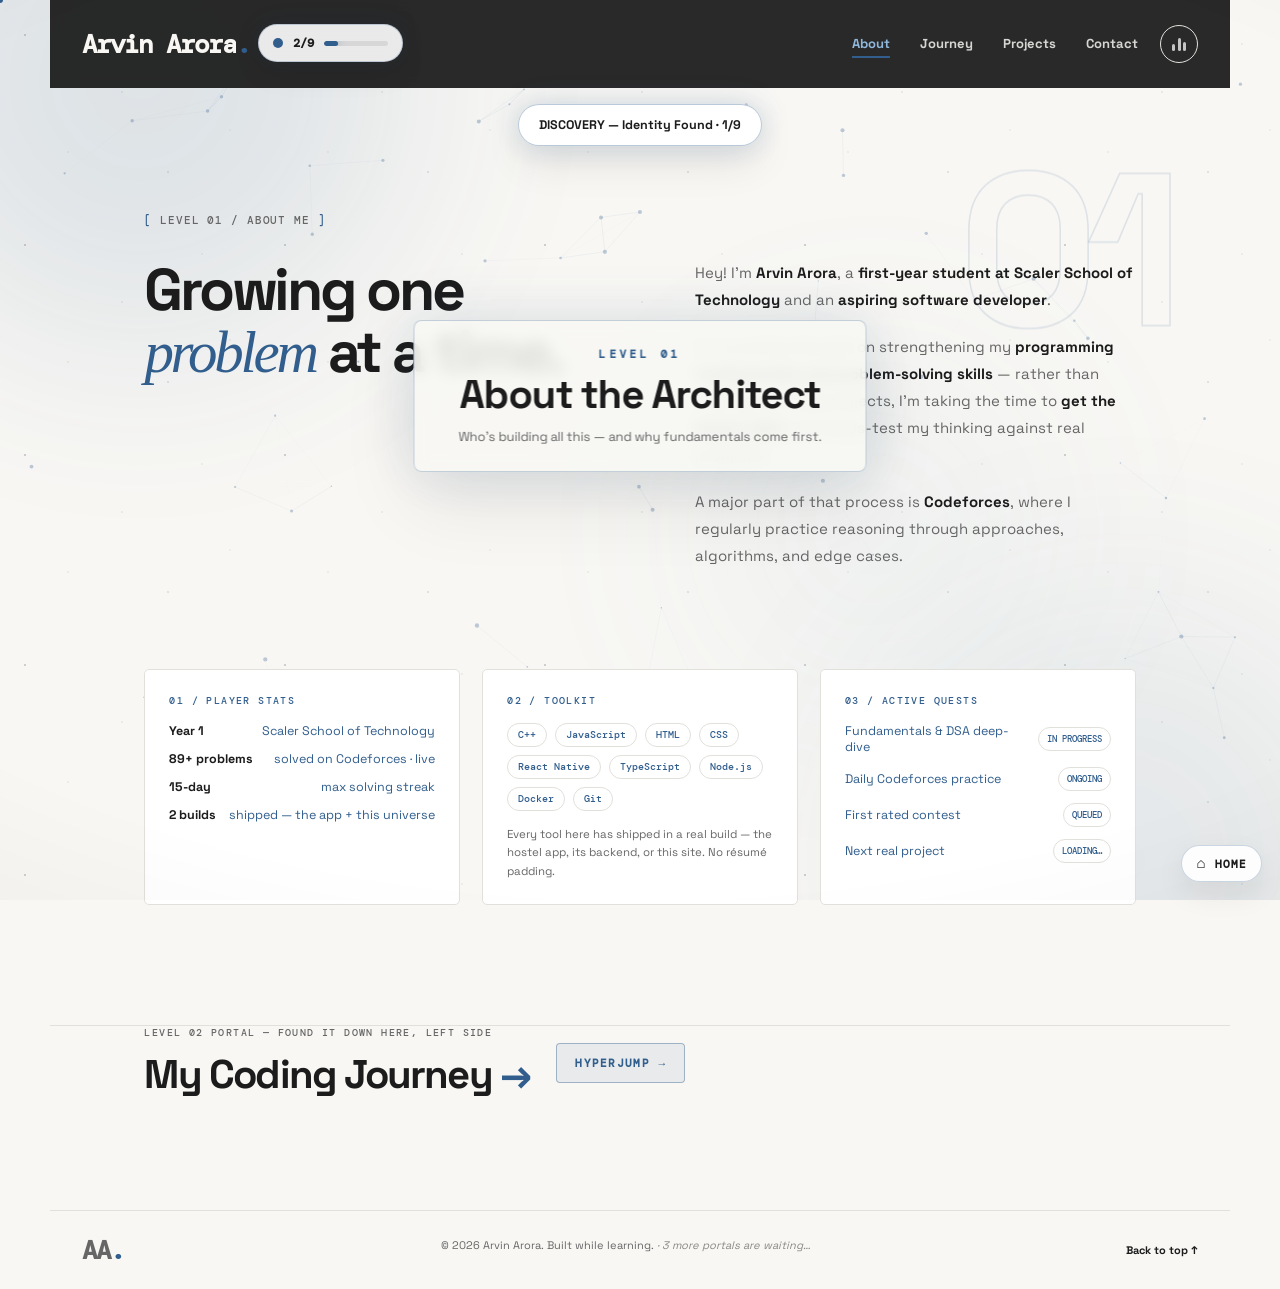
==== commit 57529730: "Back to the paper + steel-blue theme Colors reverted to the previous spec (background F8F7F4, white " ====
--- a/about.html
+++ b/about.html
@@ -19,7 +19,7 @@
   <link rel="preconnect" href="https://fonts.googleapis.com">
   <link rel="preconnect" href="https://fonts.gstatic.com" crossorigin>
   <link href="https://fonts.googleapis.com/css2?family=DM+Mono:wght@400;500&family=Space+Grotesk:wght@400;500;600;700&display=swap" rel="stylesheet">
-  <link rel="stylesheet" href="style.css?v=50">
+  <link rel="stylesheet" href="style.css?v=49">
 </head>
 <body>
   <canvas id="bgCanvas" aria-hidden="true"></canvas>
@@ -58,6 +58,6 @@
   </main>
   <footer><a class="brand" href="index.html">AA<span>.</span></a><p>© 2026 Arvin Arora. Built while learning. <span class="whisper-inline">· 3 more portals are waiting…</span></p><a href="#">Back to top ↑</a></footer>
   <div class="portal-overlay" id="portalOverlay" aria-hidden="true"><div class="iris"></div><div class="ring"></div></div>
-  <script src="script.js?v=37"></script>
+  <script src="script.js?v=36"></script>
 </body>
 </html>
--- a/style.css
+++ b/style.css
@@ -673,6 +673,17 @@
 .level-intro small{display:block;font:700 11px 'DM Mono',monospace;letter-spacing:.3em;color:var(--accent);margin-bottom:8px}
 .level-intro b{display:block;font-size:clamp(26px,4vw,40px);font-weight:700;letter-spacing:-.03em;color:var(--text)}
 .level-intro p{margin:8px 0 0;font-size:13px;color:var(--muted)}
+
+/* ---------- hyperjump button + full-screen warp flash ---------- */
+.hyper-btn{display:inline-flex;align-items:center;gap:8px;margin-left:26px;padding:12px 18px;border-radius:4px;border:1px solid #315e8d66;background:#315e8d14;color:var(--accent-2);font:700 11px 'DM Mono',monospace;letter-spacing:.12em;cursor:pointer;transition:transform .3s ease,box-shadow .3s ease,background .3s ease}
+.hyper-btn:hover{transform:translateY(-3px);background:#315e8d26;box-shadow:0 0 24px #315e8d40;animation:none;opacity:1}
+.hyper-btn.hyper-fixed{position:fixed;right:18px;bottom:18px;z-index:180;margin:0;backdrop-filter:blur(8px);-webkit-backdrop-filter:blur(8px)}
+.page-next{align-items:center}
+.page-next.pn-edge{flex-direction:column;align-items:flex-end;gap:12px}
+.page-next.pn-edge .hyper-btn{margin-left:0}
+.page-next.pn-center .hyper-btn,.page-next.pn-mini .hyper-btn{margin-left:20px}
+.hyper-flash{position:fixed;inset:0;z-index:400;pointer-events:none;background:radial-gradient(circle at 50% 45%,#fff 0 55%,#cfe4ff 78%,#315e8d 100%);opacity:0;animation:hyperFlash .8s linear forwards}
+@keyframes hyperFlash{0%{opacity:0}18%{opacity:1}60%{opacity:1}100%{opacity:0}}
 
 /* ---------- floating home warp ---------- */
 .home-warp{position:fixed;right:18px;bottom:18px;z-index:180;display:flex;align-items:center;gap:8px;padding:10px 14px;border-radius:30px;background:#ffffffe6;border:1px solid #315e8d40;box-shadow:0 12px 30px #00000012;color:var(--text);font:700 11px 'DM Mono',monospace;letter-spacing:.1em;backdrop-filter:blur(8px);-webkit-backdrop-filter:blur(8px);transition:transform .3s ease,border-color .3s ease,box-shadow .3s ease}
@@ -841,5 +852,5 @@
   .rn-oval,.rn-step.checking .rn-snum{animation:none!important}
   .planet::before,.planet::after,.oring,.oring .sat,.orbit-cap{animation:none!important}
   .shooting-star,.sky-rocket{display:none!important}
-  .project-card .card-cta{animation:none!important}
+  .project-card .card-cta,.hyper-btn{animation:none!important}
 }
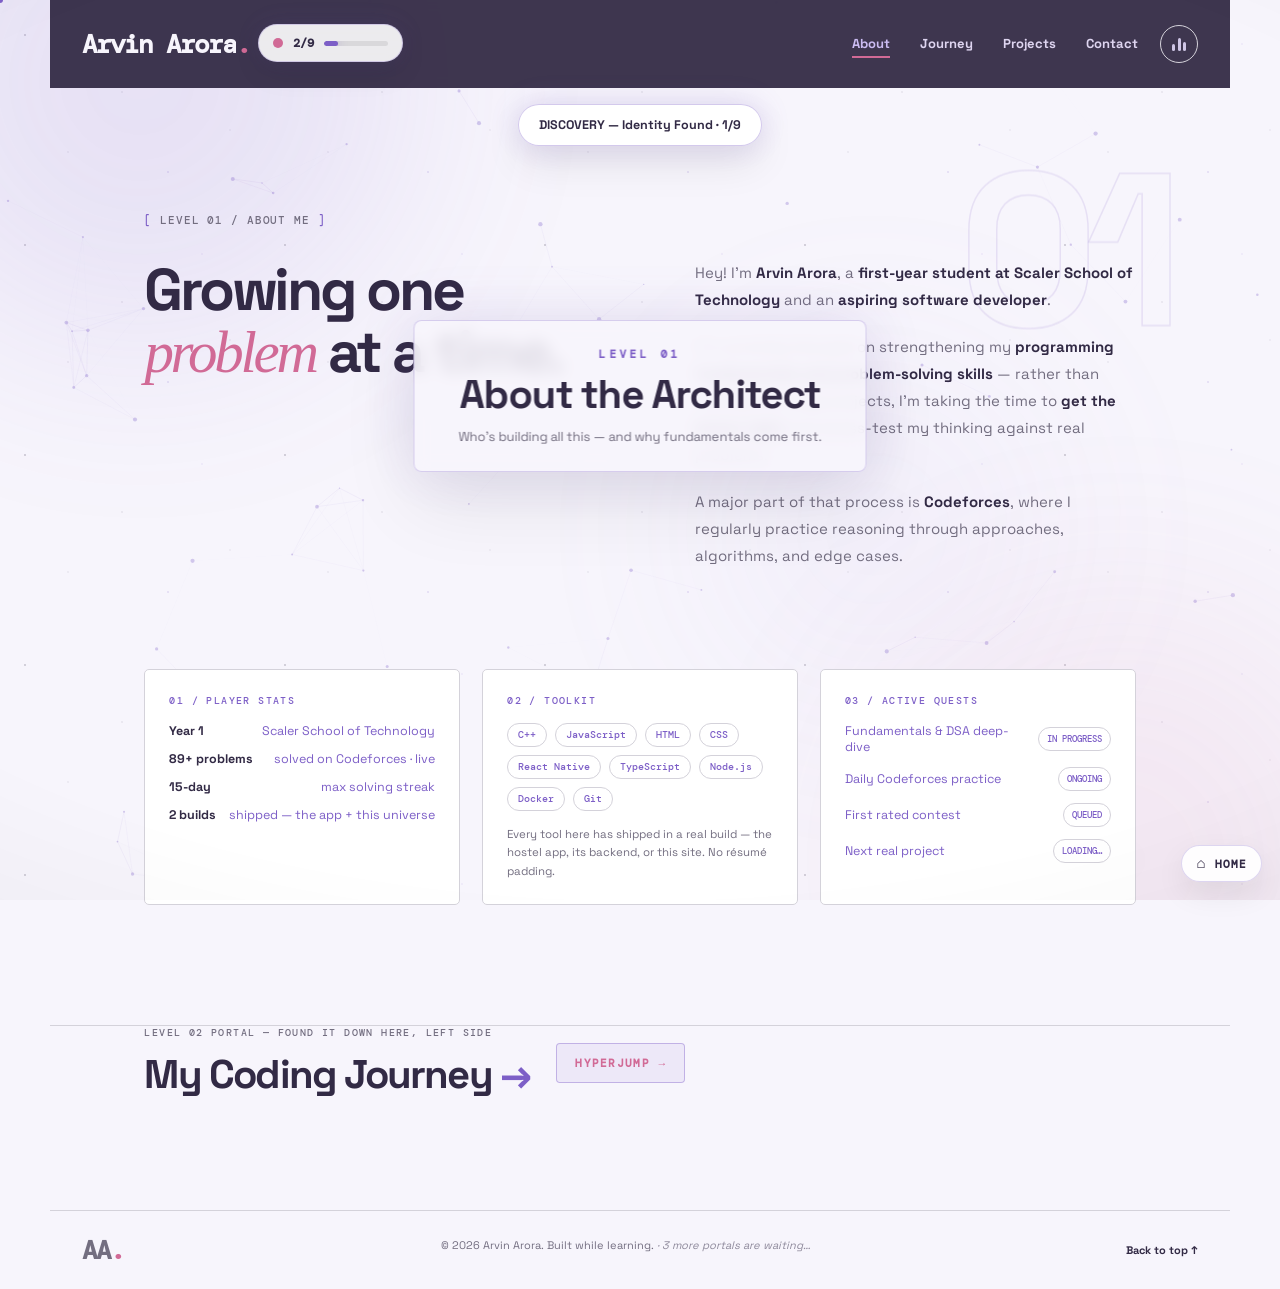
==== commit 1bcc6a57: "Lavender theme, brand morph, smoothness pass - New palette per Arvin: lavender / baby pink / white /" ====
--- a/about.html
+++ b/about.html
@@ -4,7 +4,7 @@
   <meta charset="UTF-8">
   <meta name="viewport" content="width=device-width, initial-scale=1.0">
   <meta name="description" content="About Arvin Arora — first-year student at Scaler School of Technology focused on programming fundamentals, DSA, and competitive programming.">
-  <meta name="theme-color" content="#f8f7f4">
+  <meta name="theme-color" content="#f7f5fc">
   <meta property="og:type" content="website">
   <meta property="og:title" content="About | Arvin Arora">
   <meta property="og:description" content="First-year student at Scaler School of Technology, building fundamentals one Codeforces problem at a time.">
@@ -15,11 +15,11 @@
   <meta name="twitter:description" content="First-year student at Scaler School of Technology, building fundamentals one Codeforces problem at a time.">
   <link rel="canonical" href="https://arvin-arora.github.io/about.html">
   <title>About | Arvin Arora</title>
-  <link rel="icon" href="data:image/svg+xml,%3Csvg xmlns='http://www.w3.org/2000/svg' viewBox='0 0 64 64'%3E%3Crect width='64' height='64' rx='14' fill='%23ffffff'/%3E%3Ctext x='32' y='42' font-family='monospace' font-size='30' font-weight='700' fill='%23315e8d' text-anchor='middle'%3EA%3C/text%3E%3C/svg%3E">
+  <link rel="icon" href="data:image/svg+xml,%3Csvg xmlns='http://www.w3.org/2000/svg' viewBox='0 0 64 64'%3E%3Crect width='64' height='64' rx='14' fill='%23ffffff'/%3E%3Ctext x='32' y='42' font-family='monospace' font-size='30' font-weight='700' fill='%237d5fc7' text-anchor='middle'%3EA%3C/text%3E%3C/svg%3E">
   <link rel="preconnect" href="https://fonts.googleapis.com">
   <link rel="preconnect" href="https://fonts.gstatic.com" crossorigin>
   <link href="https://fonts.googleapis.com/css2?family=DM+Mono:wght@400;500&family=Space+Grotesk:wght@400;500;600;700&display=swap" rel="stylesheet">
-  <link rel="stylesheet" href="style.css?v=49">
+  <link rel="stylesheet" href="style.css?v=48">
 </head>
 <body>
   <canvas id="bgCanvas" aria-hidden="true"></canvas>
@@ -58,6 +58,6 @@
   </main>
   <footer><a class="brand" href="index.html">AA<span>.</span></a><p>© 2026 Arvin Arora. Built while learning. <span class="whisper-inline">· 3 more portals are waiting…</span></p><a href="#">Back to top ↑</a></footer>
   <div class="portal-overlay" id="portalOverlay" aria-hidden="true"><div class="iris"></div><div class="ring"></div></div>
-  <script src="script.js?v=36"></script>
+  <script src="script.js?v=35"></script>
 </body>
 </html>
--- a/style.css
+++ b/style.css
@@ -1,19 +1,19 @@
 :root{
-  --background:#F8F7F4;
+  --background:#F7F5FC;
   --surface:#FFFFFF;
-  --text:#1C1C1C;
-  --text-secondary:#666666;
-  --accent:#315E8D;
-  --accent-hover:#244A70;
-  --border:#E2E0DB;
+  --text:#322A45;
+  --text-secondary:#736e80;
+  --accent:#7D5FC7;
+  --accent-hover:#654AA8;
+  --border:#D4D2DA;
   /* internal aliases used throughout this stylesheet */
   --bg:var(--background);
-  --bg-soft:#EFEDE8;
-  --surface-2:#F1EFEA;
+  --bg-soft:#E9E2F7;
+  --surface-2:#EFEAF9;
   --muted:var(--text-secondary);
   --line:var(--border);
-  --accent-2:var(--accent);
-  --accent-3:#7EA6C9;
+  --accent-2:#D16A96;
+  --accent-3:#B9A8E8;
   --serif:Georgia,'Times New Roman',serif;
 }
 *{box-sizing:border-box}
@@ -23,26 +23,26 @@
 ::selection{background:var(--accent);color:#ffffff}
 ::-webkit-scrollbar{width:10px}
 ::-webkit-scrollbar-track{background:var(--bg)}
-::-webkit-scrollbar-thumb{background:#e2e0db;border-radius:3px}
-::-webkit-scrollbar-thumb:hover{background:#7ea6c9}
+::-webkit-scrollbar-thumb{background:#d4d2da;border-radius:3px}
+::-webkit-scrollbar-thumb:hover{background:#b9a8e8}
 a:focus-visible,button:focus-visible{outline:2px solid var(--accent);outline-offset:3px}
 
 /* fixed chrome */
-.progress-bar{position:absolute;bottom:-1px;left:0;height:3px;width:100%;z-index:60;border-radius:0 2px 2px 0;background:var(--accent-2);box-shadow:0 0 14px #315e8d66;transform:scaleX(0);transform-origin:left;transition:transform .12s linear}
+.progress-bar{position:absolute;bottom:-1px;left:0;height:3px;width:100%;z-index:60;border-radius:0 2px 2px 0;background:var(--accent-2);box-shadow:0 0 14px #7d5fc766;transform:scaleX(0);transform-origin:left;transition:transform .12s linear}
 #bgCanvas{position:fixed;inset:0;z-index:0;pointer-events:none;opacity:.6}
 .cursor-dot,.cursor-ring{display:none;position:fixed;top:0;left:0;border-radius:50%;pointer-events:none;z-index:100;transform:translate(-50%,-50%)}
 body.has-cursor .cursor-dot,body.has-cursor .cursor-ring{display:block}
 .cursor-dot{width:6px;height:6px;background:var(--accent)}
-.cursor-ring{width:34px;height:34px;border:1.5px solid #315e8d66;transition:width .25s ease,height .25s ease,border-color .25s ease}
-.cursor-ring.is-hover{width:54px;height:54px;border-color:#315e8daa}
+.cursor-ring{width:34px;height:34px;border:1.5px solid #7d5fc766;transition:width .25s ease,height .25s ease,border-color .25s ease}
+.cursor-ring.is-hover{width:54px;height:54px;border-color:#7d5fc7aa}
 
 /* layout shells */
 .site-header,main,footer{max-width:1180px;margin:auto}
 main,footer{position:relative;z-index:2}
 
 /* header */
-.site-header{position:sticky;top:0;z-index:20;min-height:88px;padding:0 32px;display:flex;align-items:center;justify-content:space-between;background:#1c1c1cf0;color:#f8f7f4;backdrop-filter:blur(6px);-webkit-backdrop-filter:blur(6px);border-bottom:1px solid transparent;transition:min-height .5s cubic-bezier(.22,1,.36,1),background-color .5s ease,border-color .5s ease,box-shadow .5s ease,backdrop-filter .5s ease}
-.site-header.is-scrolled{min-height:64px;background:#1c1c1cfb;backdrop-filter:blur(16px);-webkit-backdrop-filter:blur(16px);border-bottom-color:#315e8d;box-shadow:0 12px 34px #1c1c1c40}
+.site-header{position:sticky;top:0;z-index:20;min-height:88px;padding:0 32px;display:flex;align-items:center;justify-content:space-between;background:#322a45f0;color:#f7f5fc;backdrop-filter:blur(6px);-webkit-backdrop-filter:blur(6px);border-bottom:1px solid transparent;transition:min-height .5s cubic-bezier(.22,1,.36,1),background-color .5s ease,border-color .5s ease,box-shadow .5s ease,backdrop-filter .5s ease}
+.site-header.is-scrolled{min-height:64px;background:#322a45fb;backdrop-filter:blur(16px);-webkit-backdrop-filter:blur(16px);border-bottom-color:#7d5fc7;box-shadow:0 12px 34px #322a4540}
 .brand{font:700 26px/1 'DM Mono',monospace;letter-spacing:-2px;display:inline-block;transition:transform .55s cubic-bezier(.34,1.56,.64,1),color .35s ease,font-size .5s cubic-bezier(.22,1,.36,1)}
 .site-header.is-scrolled .brand{font-size:22px}
 .brand:hover{transform:translateY(-2px) rotate(-3deg);color:var(--accent-2)}
@@ -55,19 +55,19 @@
 @media(max-width:600px){.brand i{max-width:0;opacity:0}}
 .header-right{display:flex;align-items:center;gap:22px}
 nav{display:flex;gap:30px;font-size:13px;font-weight:700}
-nav a{position:relative;color:#d6d6d2;transition:color .35s ease,transform .45s cubic-bezier(.34,1.56,.64,1)}
+nav a{position:relative;color:#ded5f0;transition:color .35s ease,transform .45s cubic-bezier(.34,1.56,.64,1)}
 nav a::after{content:"";position:absolute;left:0;right:0;bottom:-6px;height:2px;background:var(--accent-2);transform:scaleX(0);transform-origin:right;transition:transform .45s cubic-bezier(.22,1,.36,1)}
 nav a:hover{color:#ffffff;transform:translateY(-2px)}
 nav a:hover::after,nav a.is-active::after{transform:scaleX(1);transform-origin:left}
-nav a.is-active{color:#8fb8dc}
+nav a.is-active{color:#cbbcf2}
 .music-toggle{display:inline-flex;align-items:center;justify-content:center;width:38px;height:38px;border-radius:50%;border:1px solid var(--line);background:transparent;cursor:pointer;padding:0;transition:border-color .35s ease,transform .45s cubic-bezier(.34,1.56,.64,1),box-shadow .35s ease}
-.music-toggle:hover{border-color:var(--accent);transform:translateY(-2px) scale(1.06);box-shadow:0 0 16px #315e8d40}
+.music-toggle:hover{border-color:var(--accent);transform:translateY(-2px) scale(1.06);box-shadow:0 0 16px #7d5fc740}
 .eq{display:flex;align-items:flex-end;gap:2.5px;height:14px}
-.eq i{width:3px;border-radius:2px;background:#c4c4c4;transform-origin:bottom;transition:background .3s ease}
+.eq i{width:3px;border-radius:2px;background:#cfc6e6;transform-origin:bottom;transition:background .3s ease}
 .eq i:nth-child(1){height:7px}
 .eq i:nth-child(2){height:13px}
 .eq i:nth-child(3){height:9px}
-.music-toggle.is-playing .eq i{background:#8fb8dc;animation:eqBounce .8s ease-in-out infinite alternate}
+.music-toggle.is-playing .eq i{background:#cbbcf2;animation:eqBounce .8s ease-in-out infinite alternate}
 .music-toggle.is-playing .eq i:nth-child(2){animation-delay:.25s}
 .music-toggle.is-playing .eq i:nth-child(3){animation-delay:.5s}
 @keyframes eqBounce{from{transform:scaleY(.35)}to{transform:scaleY(1.25)}}
@@ -83,15 +83,15 @@
 @keyframes drift1{to{transform:translate(140px,90px) scale(1.2)}}
 @keyframes drift2{to{transform:translate(-120px,-80px) scale(1.15)}}
 @keyframes drift3{to{transform:translate(-90px,70px) scale(.85)}}
-.hero::after{content:"";position:absolute;inset:0;z-index:1;pointer-events:none;background:radial-gradient(560px circle at var(--mx,72%) var(--my,38%),#315e8d1a,transparent 65%)}
+.hero::after{content:"";position:absolute;inset:0;z-index:1;pointer-events:none;background:radial-gradient(560px circle at var(--mx,72%) var(--my,38%),#7d5fc71a,transparent 65%)}
 .hero-photo{position:absolute;top:0;right:0;bottom:0;width:54%;z-index:0;opacity:.26;pointer-events:none;-webkit-mask-image:linear-gradient(270deg,#000 15%,transparent 85%);mask-image:linear-gradient(270deg,#000 15%,transparent 85%)}
-.hero-photo img{width:100%;height:100%;object-fit:cover;object-position:50% 12%;filter:grayscale(1) brightness(1.12) contrast(1.05) sepia(1) hue-rotate(170deg) saturate(1.3)}
-
-.eyebrow,.section-label{font:500 11px/1.4 'DM Mono',monospace;letter-spacing:.08em;color:#666666;transition:color .3s ease,letter-spacing .3s ease}
+.hero-photo img{width:100%;height:100%;object-fit:cover;object-position:50% 12%;filter:grayscale(1) brightness(1.12) contrast(1.05) sepia(1) hue-rotate(250deg) saturate(1.3)}
+
+.eyebrow,.section-label{font:500 11px/1.4 'DM Mono',monospace;letter-spacing:.08em;color:#736e80;transition:color .3s ease,letter-spacing .3s ease}
 .section-label:hover{color:var(--accent);letter-spacing:.16em}
 .eyebrow{display:flex;align-items:center;gap:9px}
 .eyebrow span{display:inline-block;width:8px;height:8px;border-radius:50%;background:var(--accent-2);animation:glowDot 2.4s ease-in-out infinite}
-@keyframes glowDot{0%,100%{box-shadow:0 0 0 0 #315e8d66}50%{box-shadow:0 0 0 7px #315e8d00}}
+@keyframes glowDot{0%,100%{box-shadow:0 0 0 0 #7d5fc766}50%{box-shadow:0 0 0 7px #7d5fc700}}
 
 h1,h2,h3,p{margin-top:0}
 h1,h2{letter-spacing:-.055em}
@@ -120,9 +120,9 @@
 .stat-chip:first-child{padding-left:0;border-left:none}
 .stat-chip:hover{transform:translateY(-4px)}
 .stat-chip b{display:block;font:800 24px/1 'DM Mono',monospace;letter-spacing:-.02em;color:var(--text);transition:color .3s ease,text-shadow .3s ease}
-.stat-chip:hover b{color:var(--accent);text-shadow:0 0 18px #315e8d66}
+.stat-chip:hover b{color:var(--accent);text-shadow:0 0 18px #7d5fc766}
 .stat-chip span{display:block;margin-top:5px;font:500 10px/1 'DM Mono',monospace;letter-spacing:.06em;text-transform:uppercase;color:var(--muted);transition:color .3s ease}
-.stat-chip:hover span{color:#315e8d}
+.stat-chip:hover span{color:#7d5fc7}
 .flip-label{position:relative;overflow:hidden}
 .flip-label i{font:inherit;font-style:normal;letter-spacing:inherit;display:block;transition:transform .45s cubic-bezier(.22,1,.36,1),opacity .3s ease}
 .flip-label .fl-b{position:absolute;inset:0;transform:translateY(120%);opacity:0;color:var(--accent-2)!important}
@@ -133,8 +133,8 @@
 .button{position:relative;overflow:hidden;display:inline-flex;align-items:center;gap:18px;padding:14px 18px;border-radius:4px;font-size:13px;font-weight:800}
 /* calm lift: solid blue, gentle rise with a soft shadow on hover */
 .button-primary{background:var(--accent);color:#ffffff;box-shadow:0 1px 2px #00000014;transition:transform .2s ease,box-shadow .2s ease}
-.button-primary:hover{transform:translateY(-2px);background:var(--accent-hover);box-shadow:0 8px 20px #315e8d3d}
-.button-primary:active{transform:translateY(0);box-shadow:0 3px 10px #315e8d33}
+.button-primary:hover{transform:translateY(-2px);background:var(--accent-hover);box-shadow:0 8px 20px #7d5fc73d}
+.button-primary:active{transform:translateY(0);box-shadow:0 3px 10px #7d5fc733}
 .button-primary::before{content:none}
 .button span,.text-link span{display:inline-block;transition:transform .25s ease}
 .button:hover span{transform:translateX(3px)}
@@ -146,14 +146,14 @@
 
 /* hero art: terminal */
 .hero-art{width:380px;height:380px;margin:auto}
-.orbit{position:absolute;border:1px solid #315e8d26;border-radius:50%}
+.orbit{position:absolute;border:1px solid #7d5fc726;border-radius:50%}
 .orbit-one{inset:4px 0 0 4px;animation:spin 22s linear infinite}
 .orbit-two{inset:42px;transform:rotate(40deg);animation:spinReverse 16s linear infinite}
 @keyframes spin{to{transform:rotate(360deg)}}
 @keyframes spinReverse{to{transform:rotate(-360deg)}}
-.terminal{position:absolute;inset:52px 4px;display:flex;flex-direction:column;background:#08080bf0;border:1px solid #315e8d33;border-radius:5px;overflow:hidden;z-index:1;box-shadow:0 24px 60px #00000015,0 0 45px #315e8d1a;transition:transform .4s ease,box-shadow .4s ease,border-color .4s ease}
-.terminal:hover{transform:translateY(-5px);border-color:#315e8d66;box-shadow:0 30px 70px #00000018,0 0 60px #315e8d33}
-.terminal-bar{display:flex;align-items:center;gap:6px;padding:10px 12px;background:#15151b;border-bottom:1px solid #315e8d22;flex:none}
+.terminal{position:absolute;inset:52px 4px;display:flex;flex-direction:column;background:#08080bf0;border:1px solid #7d5fc733;border-radius:5px;overflow:hidden;z-index:1;box-shadow:0 24px 60px #00000015,0 0 45px #7d5fc71a;transition:transform .4s ease,box-shadow .4s ease,border-color .4s ease}
+.terminal:hover{transform:translateY(-5px);border-color:#7d5fc766;box-shadow:0 30px 70px #00000018,0 0 60px #7d5fc733}
+.terminal-bar{display:flex;align-items:center;gap:6px;padding:10px 12px;background:#15151b;border-bottom:1px solid #7d5fc722;flex:none}
 .terminal-bar i{width:10px;height:10px;border-radius:50%;transition:transform .25s ease}
 .terminal-bar:hover i{transform:scale(1.2)}
 .terminal-bar i:nth-child(1){background:#ff5f56}
@@ -168,10 +168,10 @@
 .t-line.code{color:#d8dae2}
 .t-kw{color:var(--accent)}
 .t-str{color:var(--accent-3)}
-.t-cm{color:#8a8a85;font-style:italic}
-.t-caret{display:inline-block;width:7px;height:13px;background:#7ea6c9;vertical-align:-2px;animation:blink 1s steps(2) infinite}
+.t-cm{color:#8f8a9c;font-style:italic}
+.t-caret{display:inline-block;width:7px;height:13px;background:#b9a8e8;vertical-align:-2px;animation:blink 1s steps(2) infinite}
 .floating-card{position:absolute;z-index:2;background:var(--surface-2);border:1px solid var(--line);box-shadow:0 10px 25px #00000080;border-radius:5px;padding:12px;animation:float 5s ease-in-out infinite;transition:transform .3s ease,box-shadow .3s ease,border-color .3s ease;cursor:default}
-.floating-card:hover{animation:none;transform:translateY(-8px) scale(1.08);box-shadow:0 18px 38px #000000b3;border-color:#315e8d66}
+.floating-card:hover{animation:none;transform:translateY(-8px) scale(1.08);box-shadow:0 18px 38px #000000b3;border-color:#7d5fc766}
 @keyframes float{0%,100%{transform:translateY(0)}50%{transform:translateY(-10px)}}
 .floating-card small{display:block;margin-top:6px;color:var(--muted);font:500 8px 'DM Mono',monospace}
 .card-code{top:14px;right:0}
@@ -179,7 +179,7 @@
 .card-code:hover span{transform:rotate(-8deg) scale(1.15)}
 .card-dot{bottom:30px;left:-6px;animation-delay:1.4s}
 .card-dot i{display:block;width:25px;height:25px;border-radius:50%;background:var(--accent);transition:transform .3s ease,box-shadow .3s ease}
-.card-dot:hover i{transform:scale(1.2);box-shadow:0 0 18px #315e8d88}
+.card-dot:hover i{transform:scale(1.2);box-shadow:0 0 18px #7d5fc788}
 
 /* marquee */
 .marquee{position:relative;z-index:2;overflow:hidden;width:104%;margin:34px 0 0 -2%;padding:15px 0;border-top:1px solid var(--line);border-bottom:1px solid var(--line);background:var(--bg-soft);transform:rotate(-1.2deg)}
@@ -188,7 +188,7 @@
 .marquee span,.marquee i{margin-right:34px}
 .marquee span{font:800 25px 'Space Grotesk',sans-serif;letter-spacing:.02em;text-transform:uppercase;color:var(--text);white-space:nowrap;transition:color .3s ease}
 .marquee span:hover{color:var(--accent-2)}
-.marquee span.outline{color:transparent;-webkit-text-stroke:1px #315e8d99}
+.marquee span.outline{color:transparent;-webkit-text-stroke:1px #7d5fc799}
 .marquee span.outline:hover{-webkit-text-stroke:1px var(--accent-2)}
 .marquee i{color:var(--accent-2);font-style:normal;font-size:13px}
 @keyframes marqueeMove{to{transform:translateX(-50%)}}
@@ -196,23 +196,23 @@
 /* sections */
 .section{position:relative;padding:120px 8%}
 .section>*{position:relative;z-index:1}
-.section[data-ghost]::before{content:attr(data-ghost);position:absolute;top:44px;right:5%;font:800 clamp(110px,17vw,220px)/1 'Space Grotesk',sans-serif;letter-spacing:-.06em;color:transparent;-webkit-text-stroke:1.5px #315e8d24;pointer-events:none;z-index:0}
+.section[data-ghost]::before{content:attr(data-ghost);position:absolute;top:44px;right:5%;font:800 clamp(110px,17vw,220px)/1 'Space Grotesk',sans-serif;letter-spacing:-.06em;color:transparent;-webkit-text-stroke:1.5px #7d5fc724;pointer-events:none;z-index:0}
 .about{border-bottom:1px solid var(--line)}
 .about-grid{display:grid;grid-template-columns:1fr 1fr;gap:11%;margin-top:30px}
 .about h2,.section-heading h2,.contact h2{margin:0;font-size:clamp(38px,4.6vw,62px);line-height:1.06}
 .about-copy{max-width:490px;color:var(--muted);font-size:15px;line-height:1.8}
 .about-copy p{margin-bottom:20px;transition:color .35s ease,transform .35s ease}
-.about-copy p:hover{color:#1c1c1c;transform:translateX(6px)}
+.about-copy p:hover{color:#322a45;transform:translateX(6px)}
 .about-copy strong{color:var(--text);font-weight:700}
 .hl-name{color:var(--accent-2);font-weight:800}
 
 /* about: player profile cards */
 .about-cards{display:grid;grid-template-columns:repeat(3,1fr);gap:22px;margin-top:80px}
 .about-card{position:relative;padding:24px;background:var(--surface);border:1px solid var(--line);border-radius:5px;transition:transform .35s ease,border-color .35s ease,box-shadow .35s ease}
-.about-card:hover{transform:translateY(-6px);border-color:#315e8d4d;box-shadow:0 24px 50px #00000015}
+.about-card:hover{transform:translateY(-6px);border-color:#7d5fc74d;box-shadow:0 24px 50px #00000015}
 .about-card h4{margin:0 0 16px;font:500 10px 'DM Mono',monospace;letter-spacing:.14em;color:var(--accent)}
 .about-card ul{margin:0;padding:0;list-style:none;display:flex;flex-direction:column;gap:12px}
-.about-card li{display:flex;align-items:center;justify-content:space-between;gap:12px;font-size:12.5px;color:#315e8d}
+.about-card li{display:flex;align-items:center;justify-content:space-between;gap:12px;font-size:12.5px;color:#7d5fc7}
 .about-card li b{font-weight:700;color:var(--text);white-space:nowrap}
 .about-card li span:not(.status){text-align:right}
 .about-card .status{flex:none}
@@ -220,17 +220,17 @@
 
 /* journey */
 .journey{background:var(--bg-soft);color:var(--text);border-top:1px solid var(--line);border-bottom:1px solid var(--line)}
-.journey .section-label{color:#666666}
+.journey .section-label{color:#736e80}
 .section-heading{position:relative;z-index:5;display:flex;justify-content:space-between;gap:50px;align-items:flex-end}
 .section-heading>p{max-width:295px;margin:0;color:var(--muted);font-size:14px;line-height:1.7}
 .journey-grid{display:grid;grid-template-columns:1fr 1fr;gap:56px;margin-top:55px;perspective:1200px}
 .journey-feature{min-height:360px;padding:26px;display:flex;flex-direction:column;border-radius:3px;background:var(--surface);border:1px solid var(--line);transition:transform .35s ease,box-shadow .35s ease,border-color .35s ease;transform-style:preserve-3d;will-change:transform}
-.journey-feature:hover{box-shadow:0 24px 50px #000000cc;border-color:#315e8d4d}
+.journey-feature:hover{box-shadow:0 24px 50px #000000cc;border-color:#7d5fc74d}
 .feature-top{display:flex;align-items:center;justify-content:space-between}
 .codeforces-mark{color:var(--accent);font:700 20px 'DM Mono',monospace;display:inline-block;transition:transform .3s ease,color .3s ease,text-shadow .3s ease}
-.codeforces-mark:hover{color:var(--accent-2);transform:scale(1.18) rotate(-5deg);text-shadow:0 0 22px #315e8d88}
-.status{padding:5px 8px;border:1px solid #e2e0db;border-radius:20px;color:#315e8d;font:500 9px 'DM Mono',monospace;transition:border-color .35s ease,color .35s ease,box-shadow .35s ease}
-.journey-feature:hover .status{border-color:var(--accent);color:var(--accent);box-shadow:0 0 14px #315e8d33}
+.codeforces-mark:hover{color:var(--accent-2);transform:scale(1.18) rotate(-5deg);text-shadow:0 0 22px #7d5fc788}
+.status{padding:5px 8px;border:1px solid #d4d2da;border-radius:20px;color:#7d5fc7;font:500 9px 'DM Mono',monospace;transition:border-color .35s ease,color .35s ease,box-shadow .35s ease}
+.journey-feature:hover .status{border-color:var(--accent);color:var(--accent);box-shadow:0 0 14px #7d5fc733}
 .journey-feature h3{margin:60px 0 12px;font-size:34px;letter-spacing:-.045em;line-height:1.08}
 .journey-feature p{max-width:330px;color:var(--muted);font-size:13px;line-height:1.7}
 .codeforces-note{display:flex;gap:8px;align-items:center;margin-top:auto;font:500 10px 'DM Mono',monospace;color:var(--accent)}
@@ -240,13 +240,13 @@
 .pulse::after{content:"";position:absolute;inset:0;border-radius:50%;background:var(--accent-2);animation:pulseDot 1.8s ease-out infinite}
 @keyframes pulseDot{0%{transform:scale(1);opacity:1}70%,100%{transform:scale(2.1);opacity:0}}
 .focus-list{display:flex;flex-direction:column;justify-content:space-between}
-.focus-item{position:relative;display:flex;gap:22px;padding:20px 0 23px;border-bottom:1px solid #e2e0db;cursor:default;transition:padding-left .3s ease,border-color .35s ease}
-.focus-details{position:absolute;left:0;right:0;top:calc(100% - 8px);z-index:31;padding:16px 20px 18px;background:#fffffffa;border:1px solid #315e8d38;border-radius:4px;box-shadow:0 24px 50px #00000018;backdrop-filter:blur(8px);-webkit-backdrop-filter:blur(8px);opacity:0;transform:translateY(12px) scale(.98);pointer-events:none;transition:opacity .35s ease,transform .45s cubic-bezier(.22,1,.36,1)}
+.focus-item{position:relative;display:flex;gap:22px;padding:20px 0 23px;border-bottom:1px solid #d4d2da;cursor:default;transition:padding-left .3s ease,border-color .35s ease}
+.focus-details{position:absolute;left:0;right:0;top:calc(100% - 8px);z-index:31;padding:16px 20px 18px;background:#fffffffa;border:1px solid #7d5fc738;border-radius:4px;box-shadow:0 24px 50px #00000018;backdrop-filter:blur(8px);-webkit-backdrop-filter:blur(8px);opacity:0;transform:translateY(12px) scale(.98);pointer-events:none;transition:opacity .35s ease,transform .45s cubic-bezier(.22,1,.36,1)}
 .focus-item.show-details .focus-details{opacity:1;transform:none;pointer-events:auto}
 .fd-inner{min-height:0}
 .fd-inner h4{margin:0 0 10px;font:500 10px 'DM Mono',monospace;letter-spacing:.12em;text-transform:uppercase;color:var(--accent)}
 .fd-inner ul{margin:0 0 4px;padding:0;list-style:none;display:flex;flex-direction:column;gap:8px}
-.fd-inner li{position:relative;padding-left:18px;font-size:12px;line-height:1.5;color:#315e8d;opacity:0;transform:translateX(-12px);transition:opacity .4s ease,transform .4s ease}
+.fd-inner li{position:relative;padding-left:18px;font-size:12px;line-height:1.5;color:#7d5fc7;opacity:0;transform:translateX(-12px);transition:opacity .4s ease,transform .4s ease}
 .fd-inner li::before{content:"✓";position:absolute;left:0;color:var(--accent-2);font:700 11px 'DM Mono',monospace}
 .focus-item.show-details .fd-inner li{opacity:1;transform:none}
 .focus-item.show-details .fd-inner li:nth-child(1){transition-delay:.15s}
@@ -255,7 +255,7 @@
 .focus-item.show-details .fd-inner li:nth-child(4){transition-delay:.42s}
 .focus-item:hover{padding-left:12px;border-color:var(--accent)}
 .focus-item>span{padding-top:3px;color:var(--accent);font:500 11px 'DM Mono',monospace;transition:transform .3s ease,text-shadow .3s ease,color .3s ease}
-.focus-item:hover>span{transform:translateX(4px) scale(1.25);color:var(--accent-2);text-shadow:0 0 14px #315e8d77}
+.focus-item:hover>span{transform:translateX(4px) scale(1.25);color:var(--accent-2);text-shadow:0 0 14px #7d5fc777}
 .focus-item h3{margin:0 0 8px;font-size:18px;transition:color .25s ease}
 .focus-item:hover h3{color:var(--accent)}
 .focus-item p{margin:0;color:var(--muted);font-size:13px;line-height:1.6}
@@ -271,7 +271,7 @@
 .project-card.show-details .project-details{transform:translateY(0)}
 .project-details h4,.section-details h4{margin:0 0 12px;font:500 10px 'DM Mono',monospace;letter-spacing:.12em;text-transform:uppercase;color:var(--accent)}
 .project-details ul,.section-details ul{margin:0;padding:0;list-style:none;display:flex;flex-direction:column;gap:9px}
-.project-details li,.section-details li{position:relative;padding-left:18px;font-size:11.5px;line-height:1.5;color:#315e8d;opacity:0;transform:translateY(10px);transition:opacity .4s ease,transform .4s ease}
+.project-details li,.section-details li{position:relative;padding-left:18px;font-size:11.5px;line-height:1.5;color:#7d5fc7;opacity:0;transform:translateY(10px);transition:opacity .4s ease,transform .4s ease}
 .project-details li::before,.section-details li::before{content:"✓";position:absolute;left:0;color:var(--accent-2);font:700 11px 'DM Mono',monospace}
 .show-details .project-details li,.show-details .section-details li{opacity:1;transform:none}
 .show-details .project-details li:nth-child(1),.show-details .section-details li:nth-child(1){transition-delay:.12s}
@@ -284,10 +284,10 @@
 .section-label-row{display:inline-flex;align-items:center;gap:14px;position:relative}
 .section-label-row .section-label{cursor:help}
 .section-label-row .section-label{margin:0}
-.section-details{position:absolute;top:calc(100% + 12px);left:0;z-index:12;width:min(420px,86vw);padding:20px 22px;background:#fffffff8;border:1px solid #315e8d33;border-radius:4px;box-shadow:0 24px 50px #00000015;backdrop-filter:blur(8px);-webkit-backdrop-filter:blur(8px);opacity:0;transform:translateY(12px) scale(.97);pointer-events:none;transition:opacity .35s ease,transform .45s cubic-bezier(.22,1,.36,1)}
+.section-details{position:absolute;top:calc(100% + 12px);left:0;z-index:12;width:min(420px,86vw);padding:20px 22px;background:#fffffff8;border:1px solid #7d5fc733;border-radius:4px;box-shadow:0 24px 50px #00000015;backdrop-filter:blur(8px);-webkit-backdrop-filter:blur(8px);opacity:0;transform:translateY(12px) scale(.97);pointer-events:none;transition:opacity .35s ease,transform .45s cubic-bezier(.22,1,.36,1)}
 .section-label-row.show-details .section-details,.focus-item.show-details .section-details{opacity:1;transform:none;pointer-events:auto}
 .focus-item.show-details,.section-label-row.show-details{z-index:60}
-.project-card:hover{transform:translateY(-8px);border-color:#315e8d4d;box-shadow:0 24px 50px #00000015}
+.project-card:hover{transform:translateY(-8px);border-color:#7d5fc74d;box-shadow:0 24px 50px #00000015}
 .project-top{display:flex;align-items:center;justify-content:space-between;margin-bottom:34px}
 .project-icon{font-size:26px;transition:transform .35s cubic-bezier(.34,1.56,.64,1);display:inline-block;color:var(--accent)}
 .project-card:hover .project-icon{transform:scale(1.2) rotate(-6deg)}
@@ -296,32 +296,32 @@
 .project-card h3{margin:0 0 10px;font-size:21px;letter-spacing:-.03em;transition:color .25s ease}
 .project-card:hover h3{color:var(--accent)}
 .project-card p{color:var(--muted);font-size:13px;line-height:1.7;margin:0 0 22px}
-.project-card .card-cta{margin:-12px 0 18px;font:800 12.5px 'DM Mono',monospace;letter-spacing:.04em;color:var(--accent-2);filter:drop-shadow(0 0 8px #315e8d33)}
+.project-card .card-cta{margin:-12px 0 18px;font:800 12.5px 'DM Mono',monospace;letter-spacing:.04em;color:var(--accent-2);filter:drop-shadow(0 0 8px #7d5fc733)}
 @keyframes ctaShine{to{background-position:-220% 0}}
 .project-tags{display:flex;flex-wrap:wrap;gap:8px;margin-top:auto}
-.project-tags span{padding:5px 10px;border:1px solid #e2e0db;border-radius:20px;font:500 9.5px 'DM Mono',monospace;color:#315e8d;transition:border-color .25s ease,color .25s ease}
-.project-card:hover .project-tags span{border-color:#315e8d66;color:var(--accent)}
-.project-card.coming{border-style:dashed;border-color:#e2e0db;background:transparent}
+.project-tags span{padding:5px 10px;border:1px solid #d4d2da;border-radius:20px;font:500 9.5px 'DM Mono',monospace;color:#7d5fc7;transition:border-color .25s ease,color .25s ease}
+.project-card:hover .project-tags span{border-color:#7d5fc766;color:var(--accent)}
+.project-card.coming{border-style:dashed;border-color:#d4d2da;background:transparent}
 .project-card.coming:hover{transform:none;box-shadow:none;border-color:var(--accent)}
 
 /* scroll-fill name wall: the name inks itself in as you scroll past */
 .namewall{padding-top:30px;padding-bottom:30px;text-align:center;overflow:hidden}
-.scroll-name{margin:0;display:inline-block;font-size:clamp(52px,13vw,210px);font-weight:700;letter-spacing:-.045em;line-height:.95;white-space:nowrap;background:linear-gradient(90deg,var(--text) var(--fill,0%),#dcdad4 var(--fill,0%));-webkit-background-clip:text;background-clip:text;color:transparent}
+.scroll-name{margin:0;display:inline-block;font-size:clamp(52px,13vw,210px);font-weight:700;letter-spacing:-.045em;line-height:.95;white-space:nowrap;background:linear-gradient(90deg,var(--text) var(--fill,0%),#ddd6ee var(--fill,0%));-webkit-background-clip:text;background-clip:text;color:transparent}
 
 /* quote */
 .quote{padding-top:92px;padding-bottom:92px;text-align:center}
 .quote p{max-width:830px;margin:auto;font:400 clamp(30px,4vw,52px)/1.18 var(--serif);letter-spacing:-.04em;transition:text-shadow .45s ease,transform .45s ease}
-.quote p:hover{text-shadow:0 0 34px #315e8d4d;transform:scale(1.012)}
+.quote p:hover{text-shadow:0 0 34px #7d5fc74d;transform:scale(1.012)}
 
 /* contact */
 .contact{padding-top:100px;padding-bottom:100px;border-top:1px solid var(--line)}
 .contact-grid{display:grid;grid-template-columns:1.05fr .95fr;gap:8%;align-items:center;margin-top:28px}
 .contact-content{margin-top:0}
-.connect-card{display:flex;flex-direction:column;gap:11px;padding:22px;background:var(--surface);border:1px solid #315e8d2e;border-radius:5px;box-shadow:0 24px 60px #00000012;transition:transform .35s ease,border-color .35s ease,box-shadow .35s ease}
-.connect-card:hover{transform:translateY(-4px);border-color:#315e8d55;box-shadow:0 30px 70px #00000015,0 0 40px #315e8d1f}
+.connect-card{display:flex;flex-direction:column;gap:11px;padding:22px;background:var(--surface);border:1px solid #7d5fc72e;border-radius:5px;box-shadow:0 24px 60px #00000012;transition:transform .35s ease,border-color .35s ease,box-shadow .35s ease}
+.connect-card:hover{transform:translateY(-4px);border-color:#7d5fc755;box-shadow:0 30px 70px #00000015,0 0 40px #7d5fc71f}
 .cc-top{display:flex;gap:9px;align-items:center;font:500 9.5px 'DM Mono',monospace;letter-spacing:.12em;color:var(--accent);margin-bottom:5px}
 .cc-row{display:flex;align-items:center;justify-content:space-between;gap:14px;padding:12px 14px;border:1px solid var(--line);border-radius:4px;background:#00000005;cursor:pointer;transition:border-color .3s ease,background-color .3s ease,transform .3s ease}
-.cc-row:hover{border-color:#315e8d55;background:#315e8d12;transform:translateX(5px)}
+.cc-row:hover{border-color:#7d5fc755;background:#7d5fc712;transform:translateX(5px)}
 .cc-row small{display:block;margin-bottom:3px;font:500 8.5px 'DM Mono',monospace;letter-spacing:.1em;color:var(--muted)}
 .cc-row b{font:600 12.5px 'DM Mono',monospace;color:var(--text);word-break:break-all}
 .cc-action{flex:none;font:600 10px 'DM Mono',monospace;color:var(--accent);transition:transform .3s ease}
@@ -349,19 +349,19 @@
 
 /* responsive */
 @media(max-width:760px){
-  .site-header{padding:0 22px;background:#1c1c1cf7;backdrop-filter:none;-webkit-backdrop-filter:none}
-  .site-header.is-scrolled{background:#1c1c1cfc;backdrop-filter:none;-webkit-backdrop-filter:none}
+  .site-header{padding:0 22px;background:#322a45f7;backdrop-filter:none;-webkit-backdrop-filter:none}
+  .site-header.is-scrolled{background:#322a45fc;backdrop-filter:none;-webkit-backdrop-filter:none}
   nav{gap:16px}
   h1{font-size:clamp(33px,9.5vw,43px)}
   .type-slot{white-space:normal}
   .aurora i{width:260px;height:260px;filter:blur(60px)}
-  .section[data-ghost]::before{font-size:96px;top:30px;-webkit-text-stroke:1px #315e8d1f}
+  .section[data-ghost]::before{font-size:96px;top:30px;-webkit-text-stroke:1px #7d5fc71f}
   .section-details{width:min(420px,calc(100vw - 52px))}
   .quote{padding-left:6%;padding-right:6%}
   /* perf: phones can't composite these cheaply — lite mode */
   #bgCanvas{display:none}
   .aurora{display:none}
-  .hero{background:radial-gradient(120% 90% at 82% 8%,#315e8d14,transparent 62%),radial-gradient(110% 85% at 8% 92%,#315e8d0d,transparent 62%),var(--bg-soft)}
+  .hero{background:radial-gradient(120% 90% at 82% 8%,#7d5fc714,transparent 62%),radial-gradient(110% 85% at 8% 92%,#7d5fc70d,transparent 62%),var(--bg-soft)}
   h1 em,h2 em{animation:none;background-position:30% 50%}
   .hero-in{animation-name:fadeUpLite}
   .reveal{filter:none;transition:opacity .6s cubic-bezier(.2,.7,.2,1),transform .6s cubic-bezier(.2,.7,.2,1)}
@@ -414,8 +414,8 @@
 .portal-overlay{position:fixed;inset:0;z-index:200;pointer-events:none;visibility:hidden;overflow:hidden}
 .portal-overlay.is-open,.portal-overlay.is-enter{visibility:visible}
 .portal-overlay.is-open{pointer-events:auto}
-.portal-overlay .iris{position:absolute;left:var(--px,50%);top:var(--py,50%);width:300vmax;height:300vmax;border-radius:50%;transform:translate(-50%,-50%) scale(0);background:radial-gradient(circle,#1d1d24 0%,#efede8 45%,#f8f7f4 70%);box-shadow:inset 0 0 160px 40px #315e8d66}
-.portal-overlay .ring{position:absolute;left:var(--px,50%);top:var(--py,50%);width:130px;height:130px;border-radius:50%;transform:translate(-50%,-50%) scale(0);opacity:0;background:conic-gradient(from 0deg,transparent 0 18%,var(--accent));-webkit-mask:radial-gradient(circle,transparent 55%,#000 60%);mask:radial-gradient(circle,transparent 55%,#000 60%);filter:drop-shadow(0 0 22px #315e8d)}
+.portal-overlay .iris{position:absolute;left:var(--px,50%);top:var(--py,50%);width:300vmax;height:300vmax;border-radius:50%;transform:translate(-50%,-50%) scale(0);background:radial-gradient(circle,#1d1d24 0%,#e9e2f7 45%,#f7f5fc 70%);box-shadow:inset 0 0 160px 40px #7d5fc766}
+.portal-overlay .ring{position:absolute;left:var(--px,50%);top:var(--py,50%);width:130px;height:130px;border-radius:50%;transform:translate(-50%,-50%) scale(0);opacity:0;background:conic-gradient(from 0deg,transparent 0 18%,var(--accent));-webkit-mask:radial-gradient(circle,transparent 55%,#000 60%);mask:radial-gradient(circle,transparent 55%,#000 60%);filter:drop-shadow(0 0 22px #7d5fc7)}
 .portal-overlay.is-open .ring{animation:portalRing .78s cubic-bezier(.5,0,.75,.4) forwards}
 .portal-overlay.is-open .iris{animation:portalOpen .55s cubic-bezier(.7,0,.84,0) .24s forwards}
 @keyframes portalRing{0%{opacity:0;transform:translate(-50%,-50%) scale(.15) rotate(0deg)}25%{opacity:1}100%{opacity:1;transform:translate(-50%,-50%) scale(9) rotate(400deg)}}
@@ -428,14 +428,14 @@
 /* ---------- explore: portal cards on home ---------- */
 .explore-grid{display:grid;grid-template-columns:repeat(4,1fr);gap:20px;margin-top:55px;perspective:1200px}
 .portal-card{position:relative;overflow:hidden;display:flex;flex-direction:column;align-items:center;text-align:center;padding:26px;border-radius:5px;background:var(--surface);border:1px solid var(--line);transition:transform .35s ease,box-shadow .35s ease,border-color .35s ease;transform-style:preserve-3d;will-change:transform}
-.portal-card::before{content:"";position:absolute;top:-50px;right:-50px;width:160px;height:160px;border-radius:50%;background:radial-gradient(circle,#315e8d30,transparent 70%);opacity:0;transition:opacity .4s ease;pointer-events:none}
+.portal-card::before{content:"";position:absolute;top:-50px;right:-50px;width:160px;height:160px;border-radius:50%;background:radial-gradient(circle,#7d5fc730,transparent 70%);opacity:0;transition:opacity .4s ease;pointer-events:none}
 .portal-card:hover::before{opacity:1}
-.portal-card:hover{transform:translateY(-8px);border-color:#315e8d55;box-shadow:0 24px 50px #00000015,0 0 40px #315e8d1f}
+.portal-card:hover{transform:translateY(-8px);border-color:#7d5fc755;box-shadow:0 24px 50px #00000015,0 0 40px #7d5fc71f}
 /* orbit motif: static rings with a small dot circling the rim (not a spinner) */
 .portal-ring-mini{position:relative;width:62px;height:62px;border-radius:50%;margin-bottom:18px;border:1.5px solid var(--line);animation:spin 9s linear infinite;transition:border-color .3s ease}
 .portal-ring-mini::before{content:"";position:absolute;inset:13px;border-radius:50%;border:1.5px solid var(--accent)}
 .portal-ring-mini::after{content:"";position:absolute;top:-4.5px;left:calc(50% - 4px);width:8px;height:8px;border-radius:50%;background:var(--accent)}
-.portal-card:hover .portal-ring-mini{animation-duration:2.4s;border-color:#315e8d55}
+.portal-card:hover .portal-ring-mini{animation-duration:2.4s;border-color:#7d5fc755}
 .pc-num{font:500 10px 'DM Mono',monospace;color:var(--muted);letter-spacing:.12em}
 .portal-card h3{margin:6px 0 8px;font-size:21px;letter-spacing:-.03em;transition:color .25s ease}
 .portal-card:hover h3{color:var(--accent)}
@@ -463,12 +463,12 @@
 .page-next.pn-center{justify-content:center}
 .page-next.pn-center a{display:flex;flex-direction:column;align-items:center;gap:12px;text-align:center}
 .page-next.pn-center a:hover{transform:translateY(-6px)}
-.page-next.pn-center a:hover .pn-ring{animation-duration:2s;border-color:#315e8d55}
+.page-next.pn-center a:hover .pn-ring{animation-duration:2s;border-color:#7d5fc755}
 .page-next.pn-edge{position:fixed;right:20px;top:50%;transform:translateY(-50%);z-index:60;padding:0}
 .page-next.pn-edge a{display:flex;flex-direction:row-reverse;align-items:center;gap:12px}
 .page-next.pn-edge a:hover{transform:none}
 .page-next.pn-edge .pn-ring{width:56px;height:56px;animation-duration:7s}
-.page-next.pn-edge a:hover .pn-ring{animation-duration:1.8s;border-color:#315e8d55}
+.page-next.pn-edge a:hover .pn-ring{animation-duration:1.8s;border-color:#7d5fc755}
 .page-next.pn-edge .pn-label{display:flex;flex-direction:column;align-items:flex-end;gap:4px;opacity:0;transform:translateX(12px);transition:opacity .35s ease,transform .45s cubic-bezier(.22,1,.36,1)}
 .page-next.pn-edge a:hover .pn-label,.page-next.pn-edge a:focus-visible .pn-label{opacity:1;transform:none}
 .page-next.pn-edge b{font-size:17px}
@@ -504,7 +504,7 @@
 /* ---------- entry screen: rocket launch into the universe ---------- */
 body.entry-hold{overflow:hidden}
 body.entry-hold .hero-in{animation-play-state:paused}
-.entry-screen{position:fixed;inset:0;z-index:300;display:flex;align-items:center;justify-content:center;background:radial-gradient(120% 100% at 50% 110%,#23303f 0%,#161d27 45%,#0a0d12 100%);overflow:hidden;transition:opacity .65s ease,visibility .65s ease}
+.entry-screen{position:fixed;inset:0;z-index:300;display:flex;align-items:center;justify-content:center;background:radial-gradient(120% 100% at 50% 110%,#2a2140 0%,#1b1530 45%,#0d0a18 100%);overflow:hidden;transition:opacity .65s ease,visibility .65s ease}
 .entry-screen.is-done{opacity:0;visibility:hidden}
 /* warp flash: a single blinding white-out as the rocket hits speed */
 .entry-screen::after{content:"";position:absolute;inset:0;z-index:4;background:radial-gradient(circle at 50% 45%,#ffffff 0 55%,#cfe4ff 78%,#9ad8ff 100%);opacity:0;pointer-events:none}
@@ -515,7 +515,7 @@
 @keyframes starTwinkle{from{opacity:.12}to{opacity:.9}}
 .entry-screen.launching .entry-stars i{width:1.5px;animation:starWarp .6s linear infinite;animation-delay:calc(var(--dl,0)*-.6s)}
 @keyframes starWarp{from{transform:translateY(-120vh) scaleY(30);opacity:.9}to{transform:translateY(120vh) scaleY(30);opacity:.5}}
-.entry-card{position:relative;z-index:3;text-align:center;padding:38px 42px;background:#ffffffd9;border:1px solid #315e8d33;border-radius:6px;box-shadow:0 30px 80px #00000015,0 0 60px #315e8d1f;backdrop-filter:blur(10px);-webkit-backdrop-filter:blur(10px);max-width:min(92vw,470px);transition:opacity .45s ease,transform .45s ease}
+.entry-card{position:relative;z-index:3;text-align:center;padding:38px 42px;background:#ffffffd9;border:1px solid #7d5fc733;border-radius:6px;box-shadow:0 30px 80px #00000015,0 0 60px #7d5fc71f;backdrop-filter:blur(10px);-webkit-backdrop-filter:blur(10px);max-width:min(92vw,470px);transition:opacity .45s ease,transform .45s ease}
 .entry-screen.launching .entry-card{opacity:0;transform:scale(.88) translateY(24px);pointer-events:none}
 .entry-eyebrow{margin:0;font:500 10px 'DM Mono',monospace;letter-spacing:.18em;color:var(--accent)}
 .entry-card h2{font-size:clamp(30px,5vw,44px);margin:14px 0 10px;letter-spacing:-.045em}
@@ -532,7 +532,7 @@
 /* cinematic pad rocket — hand-built hull, flame, smoke, camera shake */
 .entry-rocket{position:absolute;left:50%;bottom:26px;z-index:2;width:46px;height:150px;transform:translateX(-50%);filter:drop-shadow(0 6px 18px #00000088)}
 .r-body{position:absolute;left:50%;bottom:26px;transform:translateX(-50%);width:34px;height:112px;background:linear-gradient(90deg,#7f93a8,#eef3f8 45%,#9fb0c2 80%,#5f7183);border-radius:50% 50% 26% 26%/72% 72% 6% 6%}
-.r-window{position:absolute;left:50%;top:34px;transform:translateX(-50%);width:14px;height:14px;border-radius:50%;background:radial-gradient(circle at 35% 35%,#cfe4ff,#315e8d 60%,#123252);border:2px solid #55636f;box-sizing:border-box}
+.r-window{position:absolute;left:50%;top:34px;transform:translateX(-50%);width:14px;height:14px;border-radius:50%;background:radial-gradient(circle at 35% 35%,#cfe4ff,#7d5fc7 60%,#123252);border:2px solid #55636f;box-sizing:border-box}
 .r-fin{position:absolute;bottom:22px;width:16px;height:36px;background:linear-gradient(#c4cfdb,#71818f)}
 .r-fin-l{left:-5px;clip-path:polygon(100% 0,100% 100%,0 100%)}
 .r-fin-r{right:-5px;clip-path:polygon(0 0,0 100%,100% 100%)}
@@ -559,7 +559,7 @@
 
 /* ---------- scroll hint in hero ---------- */
 .scroll-hint{position:absolute;left:50%;bottom:16px;z-index:2;transform:translateX(-50%);display:flex;flex-direction:column;align-items:center;gap:9px;color:var(--muted);font:500 9px 'DM Mono',monospace;letter-spacing:.18em;animation:hintFloat 2.6s ease-in-out infinite}
-.scroll-hint b{width:20px;height:32px;border:1.5px solid #315e8d66;border-radius:12px;position:relative}
+.scroll-hint b{width:20px;height:32px;border:1.5px solid #7d5fc766;border-radius:12px;position:relative}
 .scroll-hint b::after{content:"";position:absolute;left:50%;top:6px;width:3px;height:7px;margin-left:-1.5px;border-radius:2px;background:var(--accent);animation:hintDot 1.8s ease-in-out infinite}
 @keyframes hintFloat{0%,100%{transform:translate(-50%,0)}50%{transform:translate(-50%,-6px)}}
 @keyframes hintDot{0%{transform:translateY(0);opacity:1}70%{transform:translateY(12px);opacity:0}100%{opacity:0}}
@@ -570,13 +570,13 @@
 
 /* ---------- explorer quest HUD ---------- */
 .quest-hud{position:fixed;left:258px;top:24px;bottom:auto;z-index:180;font-family:'Space Grotesk',Arial,sans-serif}
-.quest-pill{display:flex;align-items:center;gap:10px;padding:10px 14px;border-radius:30px;background:#ffffffe6;border:1px solid #315e8d40;box-shadow:0 12px 30px #00000012,0 0 24px #315e8d1f;cursor:pointer;transition:transform .3s ease,border-color .3s ease,box-shadow .3s ease;backdrop-filter:blur(8px);-webkit-backdrop-filter:blur(8px)}
-.quest-pill:hover{transform:translateY(-3px);border-color:var(--accent);box-shadow:0 16px 36px #00000015,0 0 34px #315e8d40}
+.quest-pill{display:flex;align-items:center;gap:10px;padding:10px 14px;border-radius:30px;background:#ffffffe6;border:1px solid #7d5fc740;box-shadow:0 12px 30px #00000012,0 0 24px #7d5fc71f;cursor:pointer;transition:transform .3s ease,border-color .3s ease,box-shadow .3s ease;backdrop-filter:blur(8px);-webkit-backdrop-filter:blur(8px)}
+.quest-pill:hover{transform:translateY(-3px);border-color:var(--accent);box-shadow:0 16px 36px #00000015,0 0 34px #7d5fc740}
 .q-orb{width:10px;height:10px;border-radius:50%;background:var(--accent-2);animation:glowDot 2.4s ease-in-out infinite}
 .q-count{font:700 12px 'DM Mono',monospace;color:var(--text)}
 .q-bar{width:64px;height:5px;border-radius:4px;background:#00000014;overflow:hidden}
-.q-bar i{display:block;height:100%;width:0;border-radius:4px;background:var(--accent);box-shadow:0 0 10px #315e8d88;transition:width .8s cubic-bezier(.22,1,.36,1)}
-.quest-panel{position:absolute;left:0;bottom:calc(100% + 12px);width:272px;padding:16px 18px;border-radius:12px;background:#fffffff5;border:1px solid #315e8d38;box-shadow:0 24px 50px #00000018;backdrop-filter:blur(10px);-webkit-backdrop-filter:blur(10px);opacity:0;transform:translateY(10px) scale(.97);pointer-events:none;transition:opacity .3s ease,transform .4s cubic-bezier(.22,1,.36,1)}
+.q-bar i{display:block;height:100%;width:0;border-radius:4px;background:var(--accent);box-shadow:0 0 10px #7d5fc788;transition:width .8s cubic-bezier(.22,1,.36,1)}
+.quest-panel{position:absolute;left:0;bottom:calc(100% + 12px);width:272px;padding:16px 18px;border-radius:12px;background:#fffffff5;border:1px solid #7d5fc738;box-shadow:0 24px 50px #00000018;backdrop-filter:blur(10px);-webkit-backdrop-filter:blur(10px);opacity:0;transform:translateY(10px) scale(.97);pointer-events:none;transition:opacity .3s ease,transform .4s cubic-bezier(.22,1,.36,1)}
 .quest-hud.open .quest-panel{opacity:1;transform:none;pointer-events:auto}
 .quest-panel h4{margin:0 0 4px;font:500 10px 'DM Mono',monospace;letter-spacing:.16em;color:var(--accent)}
 .q-sub{margin:0 0 12px;font-size:11px;color:var(--muted)}
@@ -584,32 +584,32 @@
 .quest-panel li{display:flex;gap:9px;align-items:center;font-size:11.5px;color:var(--text)}
 .quest-panel li.locked{color:var(--muted)}
 .quest-panel li em{font-style:normal;font-size:10px;color:var(--muted)}
-.quest-toast{position:fixed;top:104px;left:50%;z-index:250;transform:translate(-50%,-16px);padding:12px 20px;border-radius:30px;background:#fffffff2;border:1px solid #315e8d55;box-shadow:0 18px 40px #00000015,0 0 30px #315e8d33;font:700 12.5px 'Space Grotesk',Arial,sans-serif;color:var(--text);opacity:0;transition:opacity .4s ease,transform .5s cubic-bezier(.22,1,.36,1);pointer-events:none;max-width:92vw;text-align:center}
+.quest-toast{position:fixed;top:104px;left:50%;z-index:250;transform:translate(-50%,-16px);padding:12px 20px;border-radius:30px;background:#fffffff2;border:1px solid #7d5fc755;box-shadow:0 18px 40px #00000015,0 0 30px #7d5fc733;font:700 12.5px 'Space Grotesk',Arial,sans-serif;color:var(--text);opacity:0;transition:opacity .4s ease,transform .5s cubic-bezier(.22,1,.36,1);pointer-events:none;max-width:92vw;text-align:center}
 .quest-toast.show{opacity:1;transform:translate(-50%,0)}
 
 /* ---------- next-level touches ---------- */
-.terminal::after{content:"";position:absolute;inset:0;pointer-events:none;z-index:2;background:repeating-linear-gradient(0deg,transparent 0 2px,#315e8d0a 2px 3px);mix-blend-mode:screen;animation:crtFlicker 4s steps(60) infinite}
+.terminal::after{content:"";position:absolute;inset:0;pointer-events:none;z-index:2;background:repeating-linear-gradient(0deg,transparent 0 2px,#7d5fc70a 2px 3px);mix-blend-mode:screen;animation:crtFlicker 4s steps(60) infinite}
 @keyframes crtFlicker{0%,100%{opacity:.65}50%{opacity:1}92%{opacity:.5}}
 .pc-go i{animation:nudgeX 1.6s ease-in-out infinite}
 @keyframes nudgeX{0%,100%{transform:translateX(0)}50%{transform:translateX(4px)}}
 .page-next a b i{animation:nudgeX 1.6s ease-in-out infinite}
 
 /* ---------- random encounters ---------- */
-.encounter{position:fixed;inset:0;z-index:260;display:flex;align-items:center;justify-content:center;padding:20px;background:#f8f7f4cc;backdrop-filter:blur(10px);-webkit-backdrop-filter:blur(10px);opacity:0;transition:opacity .35s ease}
+.encounter{position:fixed;inset:0;z-index:260;display:flex;align-items:center;justify-content:center;padding:20px;background:#f7f5fccc;backdrop-filter:blur(10px);-webkit-backdrop-filter:blur(10px);opacity:0;transition:opacity .35s ease}
 .encounter.show{opacity:1}
-.enc-card{max-width:440px;width:100%;padding:30px 32px;text-align:center;background:#fffffff5;border:1px solid #315e8d44;border-radius:6px;box-shadow:0 30px 80px #00000015,0 0 60px #315e8d22;transform:scale(.9) translateY(14px);transition:transform .45s cubic-bezier(.22,1,.36,1)}
+.enc-card{max-width:440px;width:100%;padding:30px 32px;text-align:center;background:#fffffff5;border:1px solid #7d5fc744;border-radius:6px;box-shadow:0 30px 80px #00000015,0 0 60px #7d5fc722;transform:scale(.9) translateY(14px);transition:transform .45s cubic-bezier(.22,1,.36,1)}
 .encounter.show .enc-card{transform:none}
 .enc-eyebrow{margin:0 0 12px;font:500 10px 'DM Mono',monospace;letter-spacing:.2em;color:var(--accent)}
 .enc-card h3{margin:0 0 22px;font-size:clamp(19px,3vw,25px);letter-spacing:-.03em;line-height:1.35}
 .enc-actions{display:flex;flex-direction:column;gap:12px;align-items:center}
 .enc-actions .button{justify-content:center;cursor:pointer;font-family:inherit}
-.enc-input{width:100%;max-width:280px;margin:0 auto 20px;display:block;padding:12px 14px;background:#f8f7f4;border:1px solid #315e8d44;border-radius:6px;color:var(--text);font:600 13px 'DM Mono',monospace;text-align:center;outline:none;transition:border-color .25s ease}
+.enc-input{width:100%;max-width:280px;margin:0 auto 20px;display:block;padding:12px 14px;background:#f7f5fc;border:1px solid #7d5fc744;border-radius:6px;color:var(--text);font:600 13px 'DM Mono',monospace;text-align:center;outline:none;transition:border-color .25s ease}
 .enc-input:focus{border-color:var(--accent)}
 .enc-input::placeholder{color:var(--muted);opacity:.7}
 .enc-skip{background:none;border:none;color:var(--muted);font:600 11px 'DM Mono',monospace;cursor:pointer;transition:color .25s ease}
 .enc-skip:hover{color:var(--accent)}
 .enc-glow{outline:2px solid var(--accent);outline-offset:6px;border-radius:8px;animation:encGlow 1.2s ease-in-out 3}
-@keyframes encGlow{0%,100%{outline-color:#315e8d22}50%{outline-color:var(--accent)}}
+@keyframes encGlow{0%,100%{outline-color:#7d5fc722}50%{outline-color:var(--accent)}}
 
 /* ---------- roadmap: the run so far ---------- */
 .roadmap{margin-top:100px}
@@ -618,11 +618,11 @@
 /* rotating planet keeping the roadmap company */
 .orbit-scene{position:sticky;top:120px;display:flex;flex-direction:column;align-items:center;gap:8px;padding-top:30px}
 .orbit-wrap{position:relative;width:440px;height:440px;max-width:100%;display:flex;align-items:center;justify-content:center}
-.oring{position:absolute;inset:48px;border:1px dashed #315e8d33;border-radius:50%;animation:spin 24s linear infinite}
-.oring.two{inset:2px;border-color:#315e8d22;animation:spinReverse 38s linear infinite}
+.oring{position:absolute;inset:48px;border:1px dashed #7d5fc733;border-radius:50%;animation:spin 24s linear infinite}
+.oring.two{inset:2px;border-color:#7d5fc722;animation:spinReverse 38s linear infinite}
 .oring .sat{position:absolute;top:-14px;left:calc(50% - 12px);font-size:22px;animation:spinReverse 24s linear infinite;display:inline-block}
 .oring.two .sat{animation:spin 38s linear infinite}
-.planet{position:relative;width:210px;height:210px;border-radius:50%;overflow:hidden;background:radial-gradient(circle at 32% 28%,#6db3e8 0%,#2e7cc4 32%,#0d3b70 64%,#06203f 100%);box-shadow:0 0 26px 7px #7fb8ff33,0 0 70px #315e8d24;transition:transform .5s cubic-bezier(.34,1.56,.64,1)}
+.planet{position:relative;width:210px;height:210px;border-radius:50%;overflow:hidden;background:radial-gradient(circle at 32% 28%,#6db3e8 0%,#2e7cc4 32%,#0d3b70 64%,#06203f 100%);box-shadow:0 0 26px 7px #7fb8ff33,0 0 70px #7d5fc724;transition:transform .5s cubic-bezier(.34,1.56,.64,1)}
 .orbit-wrap:hover .planet{transform:scale(1.06)}
 .planet::before{content:"";position:absolute;inset:0;background:radial-gradient(ellipse 60px 34px at 60px 82px,#3f8f4ad9 0 58%,#a0885873 62%,transparent 66%),radial-gradient(ellipse 88px 40px at 172px 132px,#4f9a55c9 0 56%,#8a6f3d80 61%,transparent 66%),radial-gradient(ellipse 46px 24px at 122px 42px,#3f8f4ac9 0 60%,transparent 66%),radial-gradient(ellipse 70px 28px at 18px 162px,#4f9a55b5 0 58%,#a0885866 63%,transparent 66%);background-size:260px 210px;background-repeat:repeat-x;animation:planetSpin 18s linear infinite}
 .planet::after{content:"";position:absolute;inset:0;background:radial-gradient(ellipse 70px 22px at 90px 55px,#ffffff59 0 60%,transparent 70%),radial-gradient(ellipse 96px 26px at 190px 145px,#ffffff40 0 60%,transparent 70%),radial-gradient(ellipse 54px 18px at 30px 120px,#ffffff4d 0 60%,transparent 70%);background-size:260px 210px;background-repeat:repeat-x;filter:blur(1px);animation:planetSpin 30s linear infinite}
@@ -638,7 +638,7 @@
 .road li:last-child{padding-bottom:0}
 .road li:hover{transform:translateX(6px)}
 .road .node{position:relative;flex:none;width:24px;height:24px;margin-top:1px;border-radius:50%;background:var(--surface);border:2px solid var(--line);z-index:1;box-sizing:border-box}
-.road li.done .node{background:var(--accent-2);border-color:transparent;box-shadow:0 0 14px #315e8d55}
+.road li.done .node{background:var(--accent-2);border-color:transparent;box-shadow:0 0 14px #7d5fc755}
 .road li.done .node::after{content:"✓";position:absolute;inset:0;display:flex;align-items:center;justify-content:center;font:700 12px 'DM Mono',monospace;color:#ffffff}
 .road li.current .node{border-color:var(--accent)}
 .road li.current .node::after{content:"";position:absolute;inset:5px;border-radius:50%;background:var(--accent);animation:glowDot 2.4s ease-in-out infinite}
@@ -647,47 +647,47 @@
 .road b{display:block;font-size:16px;letter-spacing:-.02em;margin-bottom:4px}
 .road p{margin:0 0 8px;color:var(--muted);font-size:12.5px;line-height:1.6}
 .road em{font:500 9px 'DM Mono',monospace;font-style:normal;letter-spacing:.12em;padding:4px 8px;border:1px solid var(--line);border-radius:20px;color:var(--muted)}
-.road li.done em{color:var(--accent);border-color:#315e8d55}
-.road li.current em{color:var(--accent-2);border-color:#315e8d55}
+.road li.done em{color:var(--accent);border-color:#7d5fc755}
+.road li.current em{color:var(--accent-2);border-color:#7d5fc755}
 
 /* ---------- theme identity: holo-grid backdrop + HUD brackets ---------- */
-body::before{content:"";position:fixed;inset:0;z-index:0;pointer-events:none;background-image:radial-gradient(1.5px 1.5px at 25px 35px,#1c1c1c59,transparent),radial-gradient(1px 1px at 122px 92px,#1c1c1c38,transparent),radial-gradient(1.2px 1.2px at 202px 44px,#7ea6c94d,transparent),radial-gradient(1px 1px at 68px 152px,#1c1c1c2e,transparent),radial-gradient(1.4px 1.4px at 168px 172px,#315e8d45,transparent),radial-gradient(1px 1px at 230px 130px,#1c1c1c26,transparent);background-size:260px 210px}
+body::before{content:"";position:fixed;inset:0;z-index:0;pointer-events:none;background-image:radial-gradient(1.5px 1.5px at 25px 35px,#322a4559,transparent),radial-gradient(1px 1px at 122px 92px,#322a4538,transparent),radial-gradient(1.2px 1.2px at 202px 44px,#b9a8e84d,transparent),radial-gradient(1px 1px at 68px 152px,#322a452e,transparent),radial-gradient(1.4px 1.4px at 168px 172px,#7d5fc745,transparent),radial-gradient(1px 1px at 230px 130px,#322a4526,transparent);background-size:260px 210px}
 .section-label::before{content:"[ ";color:var(--accent)}
 .section-label::after{content:" ]";color:var(--accent)}
 /* film vignette over the whole frame */
 body::after{content:"";position:fixed;inset:0;z-index:90;pointer-events:none;background:radial-gradient(120% 90% at 50% 45%,transparent 60%,#00000010 100%)}
 /* cinematic sky traffic */
-.shooting-star{position:fixed;z-index:89;width:130px;height:2px;pointer-events:none;background:linear-gradient(270deg,#315e8d,#315e8d66,transparent);border-radius:2px;transform:rotate(-32deg);animation:shoot 1.3s ease-out forwards;filter:drop-shadow(0 0 6px #315e8d55)}
+.shooting-star{position:fixed;z-index:89;width:130px;height:2px;pointer-events:none;background:linear-gradient(270deg,#7d5fc7,#7d5fc766,transparent);border-radius:2px;transform:rotate(-32deg);animation:shoot 1.3s ease-out forwards;filter:drop-shadow(0 0 6px #7d5fc755)}
 @keyframes shoot{from{opacity:0;translate:0 0}12%{opacity:1}to{opacity:0;translate:-44vw 30vw}}
-.sky-rocket{position:fixed;left:-90px;z-index:89;width:44px;height:14px;pointer-events:none;transform:rotate(-8deg);animation:cruise 9s linear forwards;filter:drop-shadow(0 0 8px #315e8d55)}
-.sr-body{position:absolute;left:10px;top:3px;width:30px;height:8px;border-radius:2px 90% 90% 2px/2px 50% 50% 2px;background:linear-gradient(180deg,#eef2f7,#666666 55%,#59636f)}
-.sr-fin{position:absolute;left:8px;top:-1px;width:9px;height:16px;background:linear-gradient(#315e8d,#8a8a85);clip-path:polygon(100% 22%,100% 78%,0 100%,0 0)}
-.sr-flame{position:absolute;left:-15px;top:4.5px;width:26px;height:5px;border-radius:50%;background:linear-gradient(270deg,#fff,#7ea6c9 30%,#315e8d 60%,transparent);filter:blur(1px);transform-origin:right center;animation:srFlick .1s steps(2) infinite alternate}
+.sky-rocket{position:fixed;left:-90px;z-index:89;width:44px;height:14px;pointer-events:none;transform:rotate(-8deg);animation:cruise 9s linear forwards;filter:drop-shadow(0 0 8px #7d5fc755)}
+.sr-body{position:absolute;left:10px;top:3px;width:30px;height:8px;border-radius:2px 90% 90% 2px/2px 50% 50% 2px;background:linear-gradient(180deg,#eef2f7,#736e80 55%,#59636f)}
+.sr-fin{position:absolute;left:8px;top:-1px;width:9px;height:16px;background:linear-gradient(#7d5fc7,#8f8a9c);clip-path:polygon(100% 22%,100% 78%,0 100%,0 0)}
+.sr-flame{position:absolute;left:-15px;top:4.5px;width:26px;height:5px;border-radius:50%;background:linear-gradient(270deg,#fff,#b9a8e8 30%,#7d5fc7 60%,transparent);filter:blur(1px);transform-origin:right center;animation:srFlick .1s steps(2) infinite alternate}
 @keyframes srFlick{from{opacity:.7;transform:scaleX(.8)}to{opacity:1;transform:scaleX(1.15)}}
-.sky-rocket::after{content:"";position:absolute;top:6px;right:100%;width:70px;height:2px;background:linear-gradient(270deg,#7ea6c966,transparent);filter:blur(1.5px)}
+.sky-rocket::after{content:"";position:absolute;top:6px;right:100%;width:70px;height:2px;background:linear-gradient(270deg,#b9a8e866,transparent);filter:blur(1.5px)}
 @keyframes cruise{from{translate:0 0}to{translate:118vw -16vh}}
 
 /* ---------- level intro card ---------- */
-.level-intro{position:fixed;top:44%;left:50%;transform:translate(-50%,-50%) scale(.92);z-index:190;text-align:center;pointer-events:none;opacity:0;transition:opacity .45s ease,transform .6s cubic-bezier(.22,1,.36,1);padding:26px 44px;max-width:88vw;background:#f8f7f4e0;border:1px solid #315e8d44;border-radius:8px;box-shadow:0 30px 80px #00000015,0 0 60px #315e8d22;backdrop-filter:blur(8px);-webkit-backdrop-filter:blur(8px)}
+.level-intro{position:fixed;top:44%;left:50%;transform:translate(-50%,-50%) scale(.92);z-index:190;text-align:center;pointer-events:none;opacity:0;transition:opacity .45s ease,transform .6s cubic-bezier(.22,1,.36,1);padding:26px 44px;max-width:88vw;background:#f7f5fce0;border:1px solid #7d5fc744;border-radius:8px;box-shadow:0 30px 80px #00000015,0 0 60px #7d5fc722;backdrop-filter:blur(8px);-webkit-backdrop-filter:blur(8px)}
 .level-intro.show{opacity:1;transform:translate(-50%,-50%) scale(1)}
 .level-intro small{display:block;font:700 11px 'DM Mono',monospace;letter-spacing:.3em;color:var(--accent);margin-bottom:8px}
 .level-intro b{display:block;font-size:clamp(26px,4vw,40px);font-weight:700;letter-spacing:-.03em;color:var(--text)}
 .level-intro p{margin:8px 0 0;font-size:13px;color:var(--muted)}
 
 /* ---------- hyperjump button + full-screen warp flash ---------- */
-.hyper-btn{display:inline-flex;align-items:center;gap:8px;margin-left:26px;padding:12px 18px;border-radius:4px;border:1px solid #315e8d66;background:#315e8d14;color:var(--accent-2);font:700 11px 'DM Mono',monospace;letter-spacing:.12em;cursor:pointer;transition:transform .3s ease,box-shadow .3s ease,background .3s ease}
-.hyper-btn:hover{transform:translateY(-3px);background:#315e8d26;box-shadow:0 0 24px #315e8d40;animation:none;opacity:1}
+.hyper-btn{display:inline-flex;align-items:center;gap:8px;margin-left:26px;padding:12px 18px;border-radius:4px;border:1px solid #7d5fc766;background:#7d5fc714;color:var(--accent-2);font:700 11px 'DM Mono',monospace;letter-spacing:.12em;cursor:pointer;transition:transform .3s ease,box-shadow .3s ease,background .3s ease}
+.hyper-btn:hover{transform:translateY(-3px);background:#7d5fc726;box-shadow:0 0 24px #7d5fc740;animation:none;opacity:1}
 .hyper-btn.hyper-fixed{position:fixed;right:18px;bottom:18px;z-index:180;margin:0;backdrop-filter:blur(8px);-webkit-backdrop-filter:blur(8px)}
 .page-next{align-items:center}
 .page-next.pn-edge{flex-direction:column;align-items:flex-end;gap:12px}
 .page-next.pn-edge .hyper-btn{margin-left:0}
 .page-next.pn-center .hyper-btn,.page-next.pn-mini .hyper-btn{margin-left:20px}
-.hyper-flash{position:fixed;inset:0;z-index:400;pointer-events:none;background:radial-gradient(circle at 50% 45%,#fff 0 55%,#cfe4ff 78%,#315e8d 100%);opacity:0;animation:hyperFlash .8s linear forwards}
+.hyper-flash{position:fixed;inset:0;z-index:400;pointer-events:none;background:radial-gradient(circle at 50% 45%,#fff 0 55%,#cfe4ff 78%,#7d5fc7 100%);opacity:0;animation:hyperFlash .8s linear forwards}
 @keyframes hyperFlash{0%{opacity:0}18%{opacity:1}60%{opacity:1}100%{opacity:0}}
 
 /* ---------- floating home warp ---------- */
-.home-warp{position:fixed;right:18px;bottom:18px;z-index:180;display:flex;align-items:center;gap:8px;padding:10px 14px;border-radius:30px;background:#ffffffe6;border:1px solid #315e8d40;box-shadow:0 12px 30px #00000012;color:var(--text);font:700 11px 'DM Mono',monospace;letter-spacing:.1em;backdrop-filter:blur(8px);-webkit-backdrop-filter:blur(8px);transition:transform .3s ease,border-color .3s ease,box-shadow .3s ease}
-.home-warp:hover{transform:translateY(-3px);border-color:var(--accent);box-shadow:0 16px 36px #00000015,0 0 30px #315e8d40;color:var(--accent)}
+.home-warp{position:fixed;right:18px;bottom:18px;z-index:180;display:flex;align-items:center;gap:8px;padding:10px 14px;border-radius:30px;background:#ffffffe6;border:1px solid #7d5fc740;box-shadow:0 12px 30px #00000012;color:var(--text);font:700 11px 'DM Mono',monospace;letter-spacing:.1em;backdrop-filter:blur(8px);-webkit-backdrop-filter:blur(8px);transition:transform .3s ease,border-color .3s ease,box-shadow .3s ease}
+.home-warp:hover{transform:translateY(-3px);border-color:var(--accent);box-shadow:0 16px 36px #00000015,0 0 30px #7d5fc740;color:var(--accent)}
 .home-warp b{font-size:15px;line-height:1;font-weight:700}
 @media(max-width:760px){.home-warp{right:12px;bottom:12px;padding:8px 12px}}
 
@@ -708,9 +708,9 @@
 #appFlow li{transition:opacity .5s ease}
 #appFlow li:not(.done){opacity:.55}
 #appFlow li.done{opacity:1}
-.phone{position:relative;width:300px;margin:auto;border-radius:36px;background:#070709;border:2px solid #e2e0db;box-shadow:0 30px 70px #00000015,0 0 40px #315e8d14;padding:14px 12px}
-.phone::before{content:"";position:absolute;top:12px;left:50%;transform:translateX(-50%);width:104px;height:20px;border-radius:12px;background:#070709;z-index:2;border:1px solid #f1efea}
-.phone-screen{position:relative;height:520px;border-radius:24px;overflow:hidden;background:linear-gradient(180deg,#efede8,#f8f7f4);display:flex;flex-direction:column;padding:42px 16px 16px}
+.phone{position:relative;width:300px;margin:auto;border-radius:36px;background:#070709;border:2px solid #d4d2da;box-shadow:0 30px 70px #00000015,0 0 40px #7d5fc714;padding:14px 12px}
+.phone::before{content:"";position:absolute;top:12px;left:50%;transform:translateX(-50%);width:104px;height:20px;border-radius:12px;background:#070709;z-index:2;border:1px solid #efeaf9}
+.phone-screen{position:relative;height:520px;border-radius:24px;overflow:hidden;background:linear-gradient(180deg,#e9e2f7,#f7f5fc);display:flex;flex-direction:column;padding:42px 16px 16px}
 .app-top{display:flex;justify-content:space-between;align-items:center;font:600 12px 'DM Mono',monospace;color:var(--text);margin-bottom:14px}
 .app-top b{color:var(--accent);font-weight:600}
 .app-top span{color:var(--muted);font-size:10px}
@@ -727,7 +727,7 @@
 .fs-avatar{position:absolute;inset:9px;border-radius:50%;background:var(--surface-2);display:flex;align-items:center;justify-content:center;font-size:34px}
 .face-scan p{margin:12px 0 0;font:500 10px 'DM Mono',monospace;color:var(--muted)}
 .app-done{text-align:center;padding:12px 0 4px;animation:fadeUpLite .4s ease both}
-.app-done b{display:flex;width:54px;height:54px;margin:0 auto 10px;border-radius:50%;background:var(--accent-2);color:#ffffff;font-size:26px;align-items:center;justify-content:center;box-shadow:0 0 24px #315e8d66}
+.app-done b{display:flex;width:54px;height:54px;margin:0 auto 10px;border-radius:50%;background:var(--accent-2);color:#ffffff;font-size:26px;align-items:center;justify-content:center;box-shadow:0 0 24px #7d5fc766}
 .app-done p{margin:0;font-weight:700}
 .app-done small{color:var(--muted);font:500 9.5px 'DM Mono',monospace}
 .demo-btn{margin-top:12px;width:100%;justify-content:center;border:none;cursor:pointer;font-family:inherit;font-size:13px}
@@ -822,8 +822,8 @@
 .rn-done{width:100%;margin-top:8px;border:none;border-radius:10px;background:#059669;color:#fff;font-weight:800;padding:10px;cursor:pointer;font-family:inherit}
 
 /* ---------- FOMO whispers ---------- */
-.whisper{font:500 11px 'DM Mono',monospace;color:#666666;margin:26px 0 0;letter-spacing:.04em}
-.whisper-inline{font-style:italic;color:#8a8a85}
+.whisper{font:500 11px 'DM Mono',monospace;color:#736e80;margin:26px 0 0;letter-spacing:.04em}
+.whisper-inline{font-style:italic;color:#8f8a9c}
 @keyframes whisperGlow{0%,100%{opacity:.55}50%{opacity:1}}
 
 /* ---------- gentle parallax on ghost section numbers ---------- */
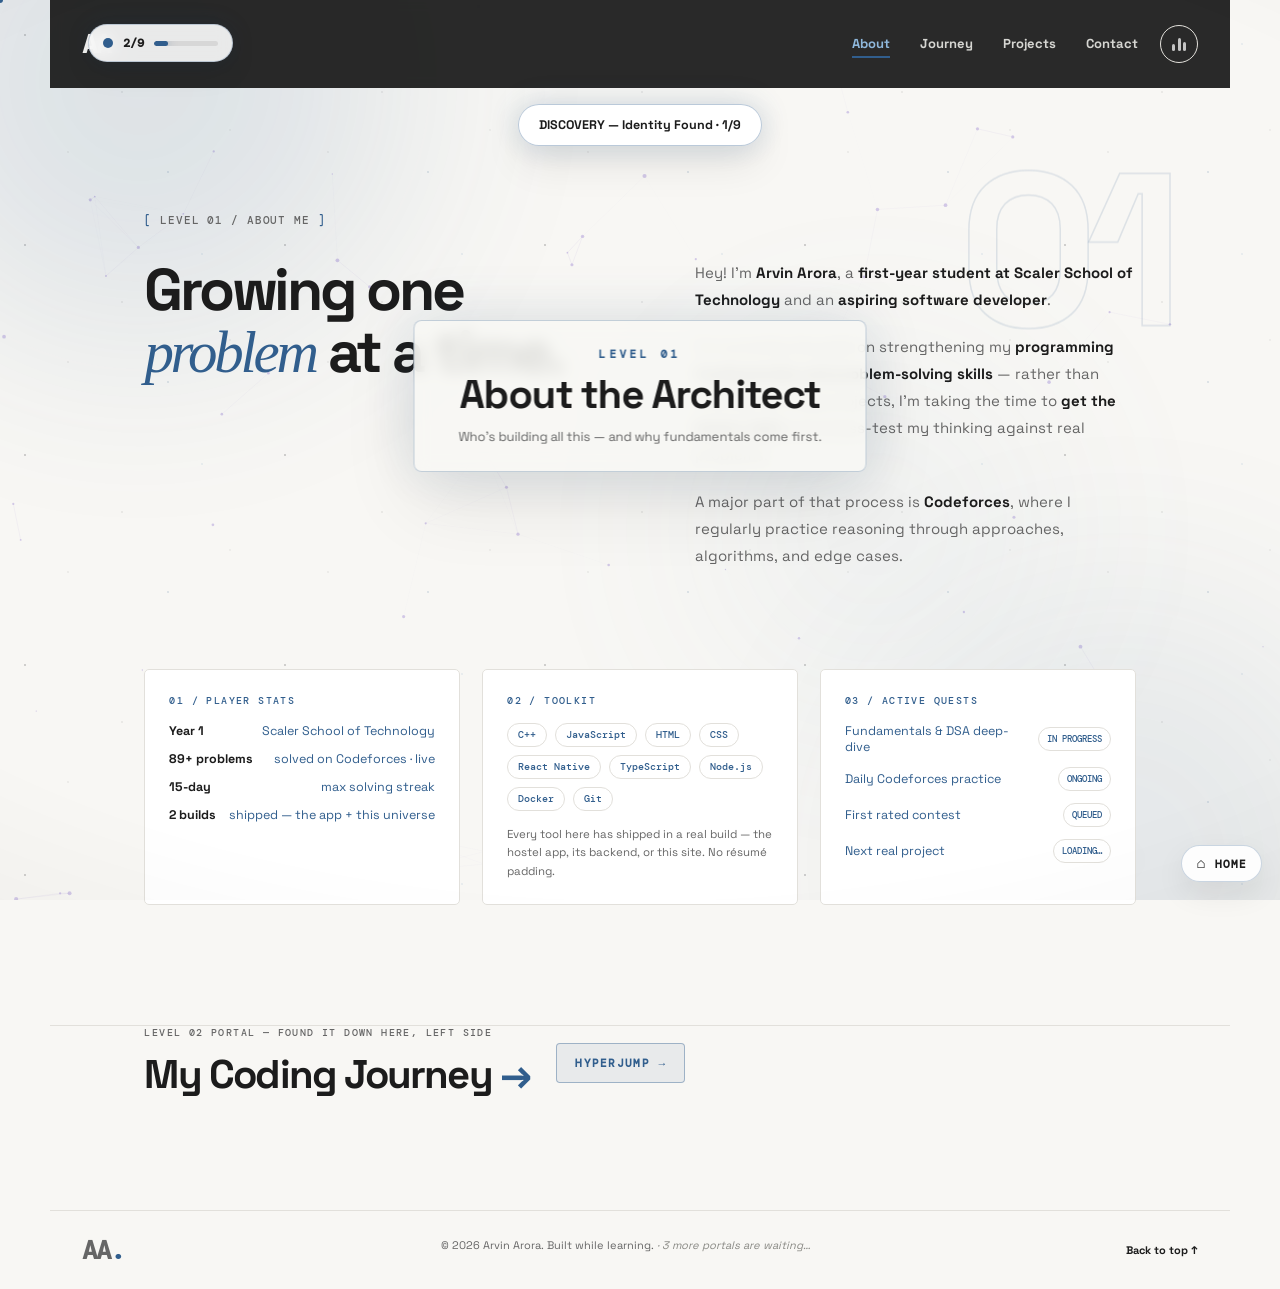
==== commit c1f20e30: "Breathing room between header and hero The hero card now sits 28px below the charcoal header instead" ====
--- a/about.html
+++ b/about.html
@@ -4,7 +4,7 @@
   <meta charset="UTF-8">
   <meta name="viewport" content="width=device-width, initial-scale=1.0">
   <meta name="description" content="About Arvin Arora — first-year student at Scaler School of Technology focused on programming fundamentals, DSA, and competitive programming.">
-  <meta name="theme-color" content="#f7f5fc">
+  <meta name="theme-color" content="#f8f7f4">
   <meta property="og:type" content="website">
   <meta property="og:title" content="About | Arvin Arora">
   <meta property="og:description" content="First-year student at Scaler School of Technology, building fundamentals one Codeforces problem at a time.">
@@ -15,11 +15,11 @@
   <meta name="twitter:description" content="First-year student at Scaler School of Technology, building fundamentals one Codeforces problem at a time.">
   <link rel="canonical" href="https://arvin-arora.github.io/about.html">
   <title>About | Arvin Arora</title>
-  <link rel="icon" href="data:image/svg+xml,%3Csvg xmlns='http://www.w3.org/2000/svg' viewBox='0 0 64 64'%3E%3Crect width='64' height='64' rx='14' fill='%23ffffff'/%3E%3Ctext x='32' y='42' font-family='monospace' font-size='30' font-weight='700' fill='%237d5fc7' text-anchor='middle'%3EA%3C/text%3E%3C/svg%3E">
+  <link rel="icon" href="data:image/svg+xml,%3Csvg xmlns='http://www.w3.org/2000/svg' viewBox='0 0 64 64'%3E%3Crect width='64' height='64' rx='14' fill='%23ffffff'/%3E%3Ctext x='32' y='42' font-family='monospace' font-size='30' font-weight='700' fill='%23315e8d' text-anchor='middle'%3EA%3C/text%3E%3C/svg%3E">
   <link rel="preconnect" href="https://fonts.googleapis.com">
   <link rel="preconnect" href="https://fonts.gstatic.com" crossorigin>
   <link href="https://fonts.googleapis.com/css2?family=DM+Mono:wght@400;500&family=Space+Grotesk:wght@400;500;600;700&display=swap" rel="stylesheet">
-  <link rel="stylesheet" href="style.css?v=48">
+  <link rel="stylesheet" href="style.css?v=47">
 </head>
 <body>
   <canvas id="bgCanvas" aria-hidden="true"></canvas>
@@ -27,7 +27,7 @@
   <div class="cursor-dot" id="cursorDot" aria-hidden="true"></div>
   <div class="cursor-ring" id="cursorRing" aria-hidden="true"></div>
   <header class="site-header" id="siteHeader">
-    <a class="brand" href="index.html" aria-label="Arvin Arora home">A<i>rvin&nbsp;</i>A<i>rora</i><span>.</span></a>
+    <a class="brand" href="index.html" aria-label="Arvin Arora home">AA<span>.</span></a>
     <div class="header-right">
       <nav aria-label="Main navigation"><a href="about.html" class="is-active">About</a><a href="journey.html">Journey</a><a href="projects.html">Projects</a><a href="contact.html">Contact</a></nav>
       <button class="music-toggle" id="musicToggle" type="button" aria-label="Play background music" aria-pressed="false" title="Ambient music"><span class="eq"><i></i><i></i><i></i></span></button>
@@ -58,6 +58,6 @@
   </main>
   <footer><a class="brand" href="index.html">AA<span>.</span></a><p>© 2026 Arvin Arora. Built while learning. <span class="whisper-inline">· 3 more portals are waiting…</span></p><a href="#">Back to top ↑</a></footer>
   <div class="portal-overlay" id="portalOverlay" aria-hidden="true"><div class="iris"></div><div class="ring"></div></div>
-  <script src="script.js?v=35"></script>
+  <script src="script.js?v=34"></script>
 </body>
 </html>
--- a/style.css
+++ b/style.css
@@ -1,73 +1,68 @@
 :root{
-  --background:#F7F5FC;
+  --background:#F8F7F4;
   --surface:#FFFFFF;
-  --text:#322A45;
-  --text-secondary:#736e80;
-  --accent:#7D5FC7;
-  --accent-hover:#654AA8;
-  --border:#D4D2DA;
+  --text:#1C1C1C;
+  --text-secondary:#666666;
+  --accent:#315E8D;
+  --accent-hover:#244A70;
+  --border:#E2E0DB;
   /* internal aliases used throughout this stylesheet */
   --bg:var(--background);
-  --bg-soft:#E9E2F7;
-  --surface-2:#EFEAF9;
+  --bg-soft:#EFEDE8;
+  --surface-2:#F1EFEA;
   --muted:var(--text-secondary);
   --line:var(--border);
-  --accent-2:#D16A96;
-  --accent-3:#B9A8E8;
+  --accent-2:var(--accent);
+  --accent-3:#7EA6C9;
   --serif:Georgia,'Times New Roman',serif;
 }
 *{box-sizing:border-box}
 html{scroll-behavior:smooth}
-body{margin:0;background:var(--bg);color:var(--text);font-family:'Space Grotesk',Arial,sans-serif;overflow-x:hidden;-webkit-font-smoothing:antialiased;-moz-osx-font-smoothing:grayscale;text-rendering:optimizeLegibility}
+body{margin:0;background:var(--bg);color:var(--text);font-family:'Space Grotesk',Arial,sans-serif;overflow-x:hidden}
 a{color:inherit;text-decoration:none}
 ::selection{background:var(--accent);color:#ffffff}
 ::-webkit-scrollbar{width:10px}
 ::-webkit-scrollbar-track{background:var(--bg)}
-::-webkit-scrollbar-thumb{background:#d4d2da;border-radius:3px}
-::-webkit-scrollbar-thumb:hover{background:#b9a8e8}
+::-webkit-scrollbar-thumb{background:#e2e0db;border-radius:3px}
+::-webkit-scrollbar-thumb:hover{background:#7ea6c9}
 a:focus-visible,button:focus-visible{outline:2px solid var(--accent);outline-offset:3px}
 
 /* fixed chrome */
-.progress-bar{position:absolute;bottom:-1px;left:0;height:3px;width:100%;z-index:60;border-radius:0 2px 2px 0;background:var(--accent-2);box-shadow:0 0 14px #7d5fc766;transform:scaleX(0);transform-origin:left;transition:transform .12s linear}
+.progress-bar{position:absolute;bottom:-1px;left:0;height:3px;width:100%;z-index:60;border-radius:0 2px 2px 0;background:var(--accent-2);box-shadow:0 0 14px #315e8d66;transform:scaleX(0);transform-origin:left;transition:transform .12s linear}
 #bgCanvas{position:fixed;inset:0;z-index:0;pointer-events:none;opacity:.6}
 .cursor-dot,.cursor-ring{display:none;position:fixed;top:0;left:0;border-radius:50%;pointer-events:none;z-index:100;transform:translate(-50%,-50%)}
 body.has-cursor .cursor-dot,body.has-cursor .cursor-ring{display:block}
 .cursor-dot{width:6px;height:6px;background:var(--accent)}
-.cursor-ring{width:34px;height:34px;border:1.5px solid #7d5fc766;transition:width .25s ease,height .25s ease,border-color .25s ease}
-.cursor-ring.is-hover{width:54px;height:54px;border-color:#7d5fc7aa}
+.cursor-ring{width:34px;height:34px;border:1.5px solid #315e8d66;transition:width .25s ease,height .25s ease,border-color .25s ease}
+.cursor-ring.is-hover{width:54px;height:54px;border-color:#315e8daa}
 
 /* layout shells */
 .site-header,main,footer{max-width:1180px;margin:auto}
 main,footer{position:relative;z-index:2}
 
 /* header */
-.site-header{position:sticky;top:0;z-index:20;min-height:88px;padding:0 32px;display:flex;align-items:center;justify-content:space-between;background:#322a45f0;color:#f7f5fc;backdrop-filter:blur(6px);-webkit-backdrop-filter:blur(6px);border-bottom:1px solid transparent;transition:min-height .5s cubic-bezier(.22,1,.36,1),background-color .5s ease,border-color .5s ease,box-shadow .5s ease,backdrop-filter .5s ease}
-.site-header.is-scrolled{min-height:64px;background:#322a45fb;backdrop-filter:blur(16px);-webkit-backdrop-filter:blur(16px);border-bottom-color:#7d5fc7;box-shadow:0 12px 34px #322a4540}
+.site-header{position:sticky;top:0;z-index:20;min-height:88px;padding:0 32px;display:flex;align-items:center;justify-content:space-between;background:#1c1c1cf0;color:#f8f7f4;backdrop-filter:blur(6px);-webkit-backdrop-filter:blur(6px);border-bottom:1px solid transparent;transition:min-height .5s cubic-bezier(.22,1,.36,1),background-color .5s ease,border-color .5s ease,box-shadow .5s ease,backdrop-filter .5s ease}
+.site-header.is-scrolled{min-height:64px;background:#1c1c1cfb;backdrop-filter:blur(16px);-webkit-backdrop-filter:blur(16px);border-bottom-color:#315e8d;box-shadow:0 12px 34px #1c1c1c40}
 .brand{font:700 26px/1 'DM Mono',monospace;letter-spacing:-2px;display:inline-block;transition:transform .55s cubic-bezier(.34,1.56,.64,1),color .35s ease,font-size .5s cubic-bezier(.22,1,.36,1)}
 .site-header.is-scrolled .brand{font-size:22px}
 .brand:hover{transform:translateY(-2px) rotate(-3deg);color:var(--accent-2)}
 .brand span{color:var(--accent-2);display:inline-block;transition:transform .55s cubic-bezier(.34,1.56,.64,1)}
 .brand:hover span{transform:translateX(3px) scale(1.35)}
-/* brand morph: "Arvin Arora." at the top, folds into "AA." on scroll */
-.brand{display:inline-flex;align-items:baseline;white-space:pre}
-.brand i{font-style:normal;display:inline-block;overflow:hidden;max-width:3em;opacity:1;transition:max-width .5s cubic-bezier(.22,1,.36,1),opacity .3s ease .08s}
-.site-header.is-scrolled .brand i{max-width:0;opacity:0;transition:max-width .5s cubic-bezier(.22,1,.36,1),opacity .18s ease}
-@media(max-width:600px){.brand i{max-width:0;opacity:0}}
 .header-right{display:flex;align-items:center;gap:22px}
 nav{display:flex;gap:30px;font-size:13px;font-weight:700}
-nav a{position:relative;color:#ded5f0;transition:color .35s ease,transform .45s cubic-bezier(.34,1.56,.64,1)}
+nav a{position:relative;color:#d6d6d2;transition:color .35s ease,transform .45s cubic-bezier(.34,1.56,.64,1)}
 nav a::after{content:"";position:absolute;left:0;right:0;bottom:-6px;height:2px;background:var(--accent-2);transform:scaleX(0);transform-origin:right;transition:transform .45s cubic-bezier(.22,1,.36,1)}
 nav a:hover{color:#ffffff;transform:translateY(-2px)}
 nav a:hover::after,nav a.is-active::after{transform:scaleX(1);transform-origin:left}
-nav a.is-active{color:#cbbcf2}
+nav a.is-active{color:#8fb8dc}
 .music-toggle{display:inline-flex;align-items:center;justify-content:center;width:38px;height:38px;border-radius:50%;border:1px solid var(--line);background:transparent;cursor:pointer;padding:0;transition:border-color .35s ease,transform .45s cubic-bezier(.34,1.56,.64,1),box-shadow .35s ease}
-.music-toggle:hover{border-color:var(--accent);transform:translateY(-2px) scale(1.06);box-shadow:0 0 16px #7d5fc740}
+.music-toggle:hover{border-color:var(--accent);transform:translateY(-2px) scale(1.06);box-shadow:0 0 16px #315e8d40}
 .eq{display:flex;align-items:flex-end;gap:2.5px;height:14px}
-.eq i{width:3px;border-radius:2px;background:#cfc6e6;transform-origin:bottom;transition:background .3s ease}
+.eq i{width:3px;border-radius:2px;background:#c4c4c4;transform-origin:bottom;transition:background .3s ease}
 .eq i:nth-child(1){height:7px}
 .eq i:nth-child(2){height:13px}
 .eq i:nth-child(3){height:9px}
-.music-toggle.is-playing .eq i{background:#cbbcf2;animation:eqBounce .8s ease-in-out infinite alternate}
+.music-toggle.is-playing .eq i{background:#8fb8dc;animation:eqBounce .8s ease-in-out infinite alternate}
 .music-toggle.is-playing .eq i:nth-child(2){animation-delay:.25s}
 .music-toggle.is-playing .eq i:nth-child(3){animation-delay:.5s}
 @keyframes eqBounce{from{transform:scaleY(.35)}to{transform:scaleY(1.25)}}
@@ -83,15 +78,15 @@
 @keyframes drift1{to{transform:translate(140px,90px) scale(1.2)}}
 @keyframes drift2{to{transform:translate(-120px,-80px) scale(1.15)}}
 @keyframes drift3{to{transform:translate(-90px,70px) scale(.85)}}
-.hero::after{content:"";position:absolute;inset:0;z-index:1;pointer-events:none;background:radial-gradient(560px circle at var(--mx,72%) var(--my,38%),#7d5fc71a,transparent 65%)}
+.hero::after{content:"";position:absolute;inset:0;z-index:1;pointer-events:none;background:radial-gradient(560px circle at var(--mx,72%) var(--my,38%),#315e8d1a,transparent 65%)}
 .hero-photo{position:absolute;top:0;right:0;bottom:0;width:54%;z-index:0;opacity:.26;pointer-events:none;-webkit-mask-image:linear-gradient(270deg,#000 15%,transparent 85%);mask-image:linear-gradient(270deg,#000 15%,transparent 85%)}
-.hero-photo img{width:100%;height:100%;object-fit:cover;object-position:50% 12%;filter:grayscale(1) brightness(1.12) contrast(1.05) sepia(1) hue-rotate(250deg) saturate(1.3)}
-
-.eyebrow,.section-label{font:500 11px/1.4 'DM Mono',monospace;letter-spacing:.08em;color:#736e80;transition:color .3s ease,letter-spacing .3s ease}
+.hero-photo img{width:100%;height:100%;object-fit:cover;object-position:50% 12%;filter:grayscale(1) brightness(1.12) contrast(1.05) sepia(1) hue-rotate(170deg) saturate(1.3)}
+
+.eyebrow,.section-label{font:500 11px/1.4 'DM Mono',monospace;letter-spacing:.08em;color:#666666;transition:color .3s ease,letter-spacing .3s ease}
 .section-label:hover{color:var(--accent);letter-spacing:.16em}
 .eyebrow{display:flex;align-items:center;gap:9px}
 .eyebrow span{display:inline-block;width:8px;height:8px;border-radius:50%;background:var(--accent-2);animation:glowDot 2.4s ease-in-out infinite}
-@keyframes glowDot{0%,100%{box-shadow:0 0 0 0 #7d5fc766}50%{box-shadow:0 0 0 7px #7d5fc700}}
+@keyframes glowDot{0%,100%{box-shadow:0 0 0 0 #315e8d66}50%{box-shadow:0 0 0 7px #315e8d00}}
 
 h1,h2,h3,p{margin-top:0}
 h1,h2{letter-spacing:-.055em}
@@ -120,9 +115,9 @@
 .stat-chip:first-child{padding-left:0;border-left:none}
 .stat-chip:hover{transform:translateY(-4px)}
 .stat-chip b{display:block;font:800 24px/1 'DM Mono',monospace;letter-spacing:-.02em;color:var(--text);transition:color .3s ease,text-shadow .3s ease}
-.stat-chip:hover b{color:var(--accent);text-shadow:0 0 18px #7d5fc766}
+.stat-chip:hover b{color:var(--accent);text-shadow:0 0 18px #315e8d66}
 .stat-chip span{display:block;margin-top:5px;font:500 10px/1 'DM Mono',monospace;letter-spacing:.06em;text-transform:uppercase;color:var(--muted);transition:color .3s ease}
-.stat-chip:hover span{color:#7d5fc7}
+.stat-chip:hover span{color:#315e8d}
 .flip-label{position:relative;overflow:hidden}
 .flip-label i{font:inherit;font-style:normal;letter-spacing:inherit;display:block;transition:transform .45s cubic-bezier(.22,1,.36,1),opacity .3s ease}
 .flip-label .fl-b{position:absolute;inset:0;transform:translateY(120%);opacity:0;color:var(--accent-2)!important}
@@ -133,8 +128,8 @@
 .button{position:relative;overflow:hidden;display:inline-flex;align-items:center;gap:18px;padding:14px 18px;border-radius:4px;font-size:13px;font-weight:800}
 /* calm lift: solid blue, gentle rise with a soft shadow on hover */
 .button-primary{background:var(--accent);color:#ffffff;box-shadow:0 1px 2px #00000014;transition:transform .2s ease,box-shadow .2s ease}
-.button-primary:hover{transform:translateY(-2px);background:var(--accent-hover);box-shadow:0 8px 20px #7d5fc73d}
-.button-primary:active{transform:translateY(0);box-shadow:0 3px 10px #7d5fc733}
+.button-primary:hover{transform:translateY(-2px);background:var(--accent-hover);box-shadow:0 8px 20px #315e8d3d}
+.button-primary:active{transform:translateY(0);box-shadow:0 3px 10px #315e8d33}
 .button-primary::before{content:none}
 .button span,.text-link span{display:inline-block;transition:transform .25s ease}
 .button:hover span{transform:translateX(3px)}
@@ -146,14 +141,14 @@
 
 /* hero art: terminal */
 .hero-art{width:380px;height:380px;margin:auto}
-.orbit{position:absolute;border:1px solid #7d5fc726;border-radius:50%}
+.orbit{position:absolute;border:1px solid #315e8d26;border-radius:50%}
 .orbit-one{inset:4px 0 0 4px;animation:spin 22s linear infinite}
 .orbit-two{inset:42px;transform:rotate(40deg);animation:spinReverse 16s linear infinite}
 @keyframes spin{to{transform:rotate(360deg)}}
 @keyframes spinReverse{to{transform:rotate(-360deg)}}
-.terminal{position:absolute;inset:52px 4px;display:flex;flex-direction:column;background:#08080bf0;border:1px solid #7d5fc733;border-radius:5px;overflow:hidden;z-index:1;box-shadow:0 24px 60px #00000015,0 0 45px #7d5fc71a;transition:transform .4s ease,box-shadow .4s ease,border-color .4s ease}
-.terminal:hover{transform:translateY(-5px);border-color:#7d5fc766;box-shadow:0 30px 70px #00000018,0 0 60px #7d5fc733}
-.terminal-bar{display:flex;align-items:center;gap:6px;padding:10px 12px;background:#15151b;border-bottom:1px solid #7d5fc722;flex:none}
+.terminal{position:absolute;inset:52px 4px;display:flex;flex-direction:column;background:#08080bf0;border:1px solid #315e8d33;border-radius:5px;overflow:hidden;z-index:1;box-shadow:0 24px 60px #00000015,0 0 45px #315e8d1a;transition:transform .4s ease,box-shadow .4s ease,border-color .4s ease}
+.terminal:hover{transform:translateY(-5px);border-color:#315e8d66;box-shadow:0 30px 70px #00000018,0 0 60px #315e8d33}
+.terminal-bar{display:flex;align-items:center;gap:6px;padding:10px 12px;background:#15151b;border-bottom:1px solid #315e8d22;flex:none}
 .terminal-bar i{width:10px;height:10px;border-radius:50%;transition:transform .25s ease}
 .terminal-bar:hover i{transform:scale(1.2)}
 .terminal-bar i:nth-child(1){background:#ff5f56}
@@ -168,10 +163,10 @@
 .t-line.code{color:#d8dae2}
 .t-kw{color:var(--accent)}
 .t-str{color:var(--accent-3)}
-.t-cm{color:#8f8a9c;font-style:italic}
-.t-caret{display:inline-block;width:7px;height:13px;background:#b9a8e8;vertical-align:-2px;animation:blink 1s steps(2) infinite}
+.t-cm{color:#8a8a85;font-style:italic}
+.t-caret{display:inline-block;width:7px;height:13px;background:#7ea6c9;vertical-align:-2px;animation:blink 1s steps(2) infinite}
 .floating-card{position:absolute;z-index:2;background:var(--surface-2);border:1px solid var(--line);box-shadow:0 10px 25px #00000080;border-radius:5px;padding:12px;animation:float 5s ease-in-out infinite;transition:transform .3s ease,box-shadow .3s ease,border-color .3s ease;cursor:default}
-.floating-card:hover{animation:none;transform:translateY(-8px) scale(1.08);box-shadow:0 18px 38px #000000b3;border-color:#7d5fc766}
+.floating-card:hover{animation:none;transform:translateY(-8px) scale(1.08);box-shadow:0 18px 38px #000000b3;border-color:#315e8d66}
 @keyframes float{0%,100%{transform:translateY(0)}50%{transform:translateY(-10px)}}
 .floating-card small{display:block;margin-top:6px;color:var(--muted);font:500 8px 'DM Mono',monospace}
 .card-code{top:14px;right:0}
@@ -179,7 +174,7 @@
 .card-code:hover span{transform:rotate(-8deg) scale(1.15)}
 .card-dot{bottom:30px;left:-6px;animation-delay:1.4s}
 .card-dot i{display:block;width:25px;height:25px;border-radius:50%;background:var(--accent);transition:transform .3s ease,box-shadow .3s ease}
-.card-dot:hover i{transform:scale(1.2);box-shadow:0 0 18px #7d5fc788}
+.card-dot:hover i{transform:scale(1.2);box-shadow:0 0 18px #315e8d88}
 
 /* marquee */
 .marquee{position:relative;z-index:2;overflow:hidden;width:104%;margin:34px 0 0 -2%;padding:15px 0;border-top:1px solid var(--line);border-bottom:1px solid var(--line);background:var(--bg-soft);transform:rotate(-1.2deg)}
@@ -188,7 +183,7 @@
 .marquee span,.marquee i{margin-right:34px}
 .marquee span{font:800 25px 'Space Grotesk',sans-serif;letter-spacing:.02em;text-transform:uppercase;color:var(--text);white-space:nowrap;transition:color .3s ease}
 .marquee span:hover{color:var(--accent-2)}
-.marquee span.outline{color:transparent;-webkit-text-stroke:1px #7d5fc799}
+.marquee span.outline{color:transparent;-webkit-text-stroke:1px #315e8d99}
 .marquee span.outline:hover{-webkit-text-stroke:1px var(--accent-2)}
 .marquee i{color:var(--accent-2);font-style:normal;font-size:13px}
 @keyframes marqueeMove{to{transform:translateX(-50%)}}
@@ -196,23 +191,23 @@
 /* sections */
 .section{position:relative;padding:120px 8%}
 .section>*{position:relative;z-index:1}
-.section[data-ghost]::before{content:attr(data-ghost);position:absolute;top:44px;right:5%;font:800 clamp(110px,17vw,220px)/1 'Space Grotesk',sans-serif;letter-spacing:-.06em;color:transparent;-webkit-text-stroke:1.5px #7d5fc724;pointer-events:none;z-index:0}
+.section[data-ghost]::before{content:attr(data-ghost);position:absolute;top:44px;right:5%;font:800 clamp(110px,17vw,220px)/1 'Space Grotesk',sans-serif;letter-spacing:-.06em;color:transparent;-webkit-text-stroke:1.5px #315e8d24;pointer-events:none;z-index:0}
 .about{border-bottom:1px solid var(--line)}
 .about-grid{display:grid;grid-template-columns:1fr 1fr;gap:11%;margin-top:30px}
 .about h2,.section-heading h2,.contact h2{margin:0;font-size:clamp(38px,4.6vw,62px);line-height:1.06}
 .about-copy{max-width:490px;color:var(--muted);font-size:15px;line-height:1.8}
 .about-copy p{margin-bottom:20px;transition:color .35s ease,transform .35s ease}
-.about-copy p:hover{color:#322a45;transform:translateX(6px)}
+.about-copy p:hover{color:#1c1c1c;transform:translateX(6px)}
 .about-copy strong{color:var(--text);font-weight:700}
 .hl-name{color:var(--accent-2);font-weight:800}
 
 /* about: player profile cards */
 .about-cards{display:grid;grid-template-columns:repeat(3,1fr);gap:22px;margin-top:80px}
 .about-card{position:relative;padding:24px;background:var(--surface);border:1px solid var(--line);border-radius:5px;transition:transform .35s ease,border-color .35s ease,box-shadow .35s ease}
-.about-card:hover{transform:translateY(-6px);border-color:#7d5fc74d;box-shadow:0 24px 50px #00000015}
+.about-card:hover{transform:translateY(-6px);border-color:#315e8d4d;box-shadow:0 24px 50px #00000015}
 .about-card h4{margin:0 0 16px;font:500 10px 'DM Mono',monospace;letter-spacing:.14em;color:var(--accent)}
 .about-card ul{margin:0;padding:0;list-style:none;display:flex;flex-direction:column;gap:12px}
-.about-card li{display:flex;align-items:center;justify-content:space-between;gap:12px;font-size:12.5px;color:#7d5fc7}
+.about-card li{display:flex;align-items:center;justify-content:space-between;gap:12px;font-size:12.5px;color:#315e8d}
 .about-card li b{font-weight:700;color:var(--text);white-space:nowrap}
 .about-card li span:not(.status){text-align:right}
 .about-card .status{flex:none}
@@ -220,17 +215,17 @@
 
 /* journey */
 .journey{background:var(--bg-soft);color:var(--text);border-top:1px solid var(--line);border-bottom:1px solid var(--line)}
-.journey .section-label{color:#736e80}
+.journey .section-label{color:#666666}
 .section-heading{position:relative;z-index:5;display:flex;justify-content:space-between;gap:50px;align-items:flex-end}
 .section-heading>p{max-width:295px;margin:0;color:var(--muted);font-size:14px;line-height:1.7}
 .journey-grid{display:grid;grid-template-columns:1fr 1fr;gap:56px;margin-top:55px;perspective:1200px}
 .journey-feature{min-height:360px;padding:26px;display:flex;flex-direction:column;border-radius:3px;background:var(--surface);border:1px solid var(--line);transition:transform .35s ease,box-shadow .35s ease,border-color .35s ease;transform-style:preserve-3d;will-change:transform}
-.journey-feature:hover{box-shadow:0 24px 50px #000000cc;border-color:#7d5fc74d}
+.journey-feature:hover{box-shadow:0 24px 50px #000000cc;border-color:#315e8d4d}
 .feature-top{display:flex;align-items:center;justify-content:space-between}
 .codeforces-mark{color:var(--accent);font:700 20px 'DM Mono',monospace;display:inline-block;transition:transform .3s ease,color .3s ease,text-shadow .3s ease}
-.codeforces-mark:hover{color:var(--accent-2);transform:scale(1.18) rotate(-5deg);text-shadow:0 0 22px #7d5fc788}
-.status{padding:5px 8px;border:1px solid #d4d2da;border-radius:20px;color:#7d5fc7;font:500 9px 'DM Mono',monospace;transition:border-color .35s ease,color .35s ease,box-shadow .35s ease}
-.journey-feature:hover .status{border-color:var(--accent);color:var(--accent);box-shadow:0 0 14px #7d5fc733}
+.codeforces-mark:hover{color:var(--accent-2);transform:scale(1.18) rotate(-5deg);text-shadow:0 0 22px #315e8d88}
+.status{padding:5px 8px;border:1px solid #e2e0db;border-radius:20px;color:#315e8d;font:500 9px 'DM Mono',monospace;transition:border-color .35s ease,color .35s ease,box-shadow .35s ease}
+.journey-feature:hover .status{border-color:var(--accent);color:var(--accent);box-shadow:0 0 14px #315e8d33}
 .journey-feature h3{margin:60px 0 12px;font-size:34px;letter-spacing:-.045em;line-height:1.08}
 .journey-feature p{max-width:330px;color:var(--muted);font-size:13px;line-height:1.7}
 .codeforces-note{display:flex;gap:8px;align-items:center;margin-top:auto;font:500 10px 'DM Mono',monospace;color:var(--accent)}
@@ -240,13 +235,13 @@
 .pulse::after{content:"";position:absolute;inset:0;border-radius:50%;background:var(--accent-2);animation:pulseDot 1.8s ease-out infinite}
 @keyframes pulseDot{0%{transform:scale(1);opacity:1}70%,100%{transform:scale(2.1);opacity:0}}
 .focus-list{display:flex;flex-direction:column;justify-content:space-between}
-.focus-item{position:relative;display:flex;gap:22px;padding:20px 0 23px;border-bottom:1px solid #d4d2da;cursor:default;transition:padding-left .3s ease,border-color .35s ease}
-.focus-details{position:absolute;left:0;right:0;top:calc(100% - 8px);z-index:31;padding:16px 20px 18px;background:#fffffffa;border:1px solid #7d5fc738;border-radius:4px;box-shadow:0 24px 50px #00000018;backdrop-filter:blur(8px);-webkit-backdrop-filter:blur(8px);opacity:0;transform:translateY(12px) scale(.98);pointer-events:none;transition:opacity .35s ease,transform .45s cubic-bezier(.22,1,.36,1)}
+.focus-item{position:relative;display:flex;gap:22px;padding:20px 0 23px;border-bottom:1px solid #e2e0db;cursor:default;transition:padding-left .3s ease,border-color .35s ease}
+.focus-details{position:absolute;left:0;right:0;top:calc(100% - 8px);z-index:31;padding:16px 20px 18px;background:#fffffffa;border:1px solid #315e8d38;border-radius:4px;box-shadow:0 24px 50px #00000018;backdrop-filter:blur(8px);-webkit-backdrop-filter:blur(8px);opacity:0;transform:translateY(12px) scale(.98);pointer-events:none;transition:opacity .35s ease,transform .45s cubic-bezier(.22,1,.36,1)}
 .focus-item.show-details .focus-details{opacity:1;transform:none;pointer-events:auto}
 .fd-inner{min-height:0}
 .fd-inner h4{margin:0 0 10px;font:500 10px 'DM Mono',monospace;letter-spacing:.12em;text-transform:uppercase;color:var(--accent)}
 .fd-inner ul{margin:0 0 4px;padding:0;list-style:none;display:flex;flex-direction:column;gap:8px}
-.fd-inner li{position:relative;padding-left:18px;font-size:12px;line-height:1.5;color:#7d5fc7;opacity:0;transform:translateX(-12px);transition:opacity .4s ease,transform .4s ease}
+.fd-inner li{position:relative;padding-left:18px;font-size:12px;line-height:1.5;color:#315e8d;opacity:0;transform:translateX(-12px);transition:opacity .4s ease,transform .4s ease}
 .fd-inner li::before{content:"✓";position:absolute;left:0;color:var(--accent-2);font:700 11px 'DM Mono',monospace}
 .focus-item.show-details .fd-inner li{opacity:1;transform:none}
 .focus-item.show-details .fd-inner li:nth-child(1){transition-delay:.15s}
@@ -255,7 +250,7 @@
 .focus-item.show-details .fd-inner li:nth-child(4){transition-delay:.42s}
 .focus-item:hover{padding-left:12px;border-color:var(--accent)}
 .focus-item>span{padding-top:3px;color:var(--accent);font:500 11px 'DM Mono',monospace;transition:transform .3s ease,text-shadow .3s ease,color .3s ease}
-.focus-item:hover>span{transform:translateX(4px) scale(1.25);color:var(--accent-2);text-shadow:0 0 14px #7d5fc777}
+.focus-item:hover>span{transform:translateX(4px) scale(1.25);color:var(--accent-2);text-shadow:0 0 14px #315e8d77}
 .focus-item h3{margin:0 0 8px;font-size:18px;transition:color .25s ease}
 .focus-item:hover h3{color:var(--accent)}
 .focus-item p{margin:0;color:var(--muted);font-size:13px;line-height:1.6}
@@ -271,7 +266,7 @@
 .project-card.show-details .project-details{transform:translateY(0)}
 .project-details h4,.section-details h4{margin:0 0 12px;font:500 10px 'DM Mono',monospace;letter-spacing:.12em;text-transform:uppercase;color:var(--accent)}
 .project-details ul,.section-details ul{margin:0;padding:0;list-style:none;display:flex;flex-direction:column;gap:9px}
-.project-details li,.section-details li{position:relative;padding-left:18px;font-size:11.5px;line-height:1.5;color:#7d5fc7;opacity:0;transform:translateY(10px);transition:opacity .4s ease,transform .4s ease}
+.project-details li,.section-details li{position:relative;padding-left:18px;font-size:11.5px;line-height:1.5;color:#315e8d;opacity:0;transform:translateY(10px);transition:opacity .4s ease,transform .4s ease}
 .project-details li::before,.section-details li::before{content:"✓";position:absolute;left:0;color:var(--accent-2);font:700 11px 'DM Mono',monospace}
 .show-details .project-details li,.show-details .section-details li{opacity:1;transform:none}
 .show-details .project-details li:nth-child(1),.show-details .section-details li:nth-child(1){transition-delay:.12s}
@@ -284,10 +279,10 @@
 .section-label-row{display:inline-flex;align-items:center;gap:14px;position:relative}
 .section-label-row .section-label{cursor:help}
 .section-label-row .section-label{margin:0}
-.section-details{position:absolute;top:calc(100% + 12px);left:0;z-index:12;width:min(420px,86vw);padding:20px 22px;background:#fffffff8;border:1px solid #7d5fc733;border-radius:4px;box-shadow:0 24px 50px #00000015;backdrop-filter:blur(8px);-webkit-backdrop-filter:blur(8px);opacity:0;transform:translateY(12px) scale(.97);pointer-events:none;transition:opacity .35s ease,transform .45s cubic-bezier(.22,1,.36,1)}
+.section-details{position:absolute;top:calc(100% + 12px);left:0;z-index:12;width:min(420px,86vw);padding:20px 22px;background:#fffffff8;border:1px solid #315e8d33;border-radius:4px;box-shadow:0 24px 50px #00000015;backdrop-filter:blur(8px);-webkit-backdrop-filter:blur(8px);opacity:0;transform:translateY(12px) scale(.97);pointer-events:none;transition:opacity .35s ease,transform .45s cubic-bezier(.22,1,.36,1)}
 .section-label-row.show-details .section-details,.focus-item.show-details .section-details{opacity:1;transform:none;pointer-events:auto}
 .focus-item.show-details,.section-label-row.show-details{z-index:60}
-.project-card:hover{transform:translateY(-8px);border-color:#7d5fc74d;box-shadow:0 24px 50px #00000015}
+.project-card:hover{transform:translateY(-8px);border-color:#315e8d4d;box-shadow:0 24px 50px #00000015}
 .project-top{display:flex;align-items:center;justify-content:space-between;margin-bottom:34px}
 .project-icon{font-size:26px;transition:transform .35s cubic-bezier(.34,1.56,.64,1);display:inline-block;color:var(--accent)}
 .project-card:hover .project-icon{transform:scale(1.2) rotate(-6deg)}
@@ -296,32 +291,32 @@
 .project-card h3{margin:0 0 10px;font-size:21px;letter-spacing:-.03em;transition:color .25s ease}
 .project-card:hover h3{color:var(--accent)}
 .project-card p{color:var(--muted);font-size:13px;line-height:1.7;margin:0 0 22px}
-.project-card .card-cta{margin:-12px 0 18px;font:800 12.5px 'DM Mono',monospace;letter-spacing:.04em;color:var(--accent-2);filter:drop-shadow(0 0 8px #7d5fc733)}
+.project-card .card-cta{margin:-12px 0 18px;font:800 12.5px 'DM Mono',monospace;letter-spacing:.04em;color:var(--accent-2);filter:drop-shadow(0 0 8px #315e8d33)}
 @keyframes ctaShine{to{background-position:-220% 0}}
 .project-tags{display:flex;flex-wrap:wrap;gap:8px;margin-top:auto}
-.project-tags span{padding:5px 10px;border:1px solid #d4d2da;border-radius:20px;font:500 9.5px 'DM Mono',monospace;color:#7d5fc7;transition:border-color .25s ease,color .25s ease}
-.project-card:hover .project-tags span{border-color:#7d5fc766;color:var(--accent)}
-.project-card.coming{border-style:dashed;border-color:#d4d2da;background:transparent}
+.project-tags span{padding:5px 10px;border:1px solid #e2e0db;border-radius:20px;font:500 9.5px 'DM Mono',monospace;color:#315e8d;transition:border-color .25s ease,color .25s ease}
+.project-card:hover .project-tags span{border-color:#315e8d66;color:var(--accent)}
+.project-card.coming{border-style:dashed;border-color:#e2e0db;background:transparent}
 .project-card.coming:hover{transform:none;box-shadow:none;border-color:var(--accent)}
 
 /* scroll-fill name wall: the name inks itself in as you scroll past */
 .namewall{padding-top:30px;padding-bottom:30px;text-align:center;overflow:hidden}
-.scroll-name{margin:0;display:inline-block;font-size:clamp(52px,13vw,210px);font-weight:700;letter-spacing:-.045em;line-height:.95;white-space:nowrap;background:linear-gradient(90deg,var(--text) var(--fill,0%),#ddd6ee var(--fill,0%));-webkit-background-clip:text;background-clip:text;color:transparent}
+.scroll-name{margin:0;display:inline-block;font-size:clamp(52px,13vw,210px);font-weight:700;letter-spacing:-.045em;line-height:.95;white-space:nowrap;background:linear-gradient(90deg,var(--text) var(--fill,0%),#dcdad4 var(--fill,0%));-webkit-background-clip:text;background-clip:text;color:transparent}
 
 /* quote */
 .quote{padding-top:92px;padding-bottom:92px;text-align:center}
 .quote p{max-width:830px;margin:auto;font:400 clamp(30px,4vw,52px)/1.18 var(--serif);letter-spacing:-.04em;transition:text-shadow .45s ease,transform .45s ease}
-.quote p:hover{text-shadow:0 0 34px #7d5fc74d;transform:scale(1.012)}
+.quote p:hover{text-shadow:0 0 34px #315e8d4d;transform:scale(1.012)}
 
 /* contact */
 .contact{padding-top:100px;padding-bottom:100px;border-top:1px solid var(--line)}
 .contact-grid{display:grid;grid-template-columns:1.05fr .95fr;gap:8%;align-items:center;margin-top:28px}
 .contact-content{margin-top:0}
-.connect-card{display:flex;flex-direction:column;gap:11px;padding:22px;background:var(--surface);border:1px solid #7d5fc72e;border-radius:5px;box-shadow:0 24px 60px #00000012;transition:transform .35s ease,border-color .35s ease,box-shadow .35s ease}
-.connect-card:hover{transform:translateY(-4px);border-color:#7d5fc755;box-shadow:0 30px 70px #00000015,0 0 40px #7d5fc71f}
+.connect-card{display:flex;flex-direction:column;gap:11px;padding:22px;background:var(--surface);border:1px solid #315e8d2e;border-radius:5px;box-shadow:0 24px 60px #00000012;transition:transform .35s ease,border-color .35s ease,box-shadow .35s ease}
+.connect-card:hover{transform:translateY(-4px);border-color:#315e8d55;box-shadow:0 30px 70px #00000015,0 0 40px #315e8d1f}
 .cc-top{display:flex;gap:9px;align-items:center;font:500 9.5px 'DM Mono',monospace;letter-spacing:.12em;color:var(--accent);margin-bottom:5px}
 .cc-row{display:flex;align-items:center;justify-content:space-between;gap:14px;padding:12px 14px;border:1px solid var(--line);border-radius:4px;background:#00000005;cursor:pointer;transition:border-color .3s ease,background-color .3s ease,transform .3s ease}
-.cc-row:hover{border-color:#7d5fc755;background:#7d5fc712;transform:translateX(5px)}
+.cc-row:hover{border-color:#315e8d55;background:#315e8d12;transform:translateX(5px)}
 .cc-row small{display:block;margin-bottom:3px;font:500 8.5px 'DM Mono',monospace;letter-spacing:.1em;color:var(--muted)}
 .cc-row b{font:600 12.5px 'DM Mono',monospace;color:var(--text);word-break:break-all}
 .cc-action{flex:none;font:600 10px 'DM Mono',monospace;color:var(--accent);transition:transform .3s ease}
@@ -341,27 +336,27 @@
 footer>a:last-child:hover{transform:translateY(-3px);color:var(--accent)}
 
 /* entrance + reveal */
-@keyframes fadeUp{from{opacity:0;transform:perspective(900px) translateY(34px) rotateX(16deg) scale(.98)}to{opacity:1;transform:perspective(900px) translateY(0) rotateX(0) scale(1)}}
+@keyframes fadeUp{from{opacity:0;transform:perspective(900px) translateY(34px) rotateX(16deg) scale(.98);filter:blur(6px)}to{opacity:1;transform:perspective(900px) translateY(0) rotateX(0) scale(1);filter:blur(0)}}
 @keyframes fadeUpLite{from{opacity:0;transform:translateY(22px)}to{opacity:1;transform:translateY(0)}}
 .hero-in{opacity:0;animation:fadeUp .85s cubic-bezier(.2,.7,.2,1) both;animation-delay:var(--d,0s)}
-.reveal{opacity:0;transform:perspective(1000px) translateY(42px) rotateX(9deg) scale(.97);transition:opacity .7s cubic-bezier(.2,.7,.2,1),transform .7s cubic-bezier(.2,.7,.2,1)}
+.reveal{opacity:0;transform:perspective(1000px) translateY(42px) rotateX(9deg) scale(.97);filter:blur(7px);transition:opacity .8s cubic-bezier(.2,.7,.2,1),transform .8s cubic-bezier(.2,.7,.2,1),filter .8s ease}
 .reveal.is-visible{opacity:1;transform:none;filter:none}
 
 /* responsive */
 @media(max-width:760px){
-  .site-header{padding:0 22px;background:#322a45f7;backdrop-filter:none;-webkit-backdrop-filter:none}
-  .site-header.is-scrolled{background:#322a45fc;backdrop-filter:none;-webkit-backdrop-filter:none}
+  .site-header{padding:0 22px;background:#1c1c1cf7;backdrop-filter:none;-webkit-backdrop-filter:none}
+  .site-header.is-scrolled{background:#1c1c1cfc;backdrop-filter:none;-webkit-backdrop-filter:none}
   nav{gap:16px}
   h1{font-size:clamp(33px,9.5vw,43px)}
   .type-slot{white-space:normal}
   .aurora i{width:260px;height:260px;filter:blur(60px)}
-  .section[data-ghost]::before{font-size:96px;top:30px;-webkit-text-stroke:1px #7d5fc71f}
+  .section[data-ghost]::before{font-size:96px;top:30px;-webkit-text-stroke:1px #315e8d1f}
   .section-details{width:min(420px,calc(100vw - 52px))}
   .quote{padding-left:6%;padding-right:6%}
   /* perf: phones can't composite these cheaply — lite mode */
   #bgCanvas{display:none}
   .aurora{display:none}
-  .hero{background:radial-gradient(120% 90% at 82% 8%,#7d5fc714,transparent 62%),radial-gradient(110% 85% at 8% 92%,#7d5fc70d,transparent 62%),var(--bg-soft)}
+  .hero{background:radial-gradient(120% 90% at 82% 8%,#315e8d14,transparent 62%),radial-gradient(110% 85% at 8% 92%,#315e8d0d,transparent 62%),var(--bg-soft)}
   h1 em,h2 em{animation:none;background-position:30% 50%}
   .hero-in{animation-name:fadeUpLite}
   .reveal{filter:none;transition:opacity .6s cubic-bezier(.2,.7,.2,1),transform .6s cubic-bezier(.2,.7,.2,1)}
@@ -414,8 +409,8 @@
 .portal-overlay{position:fixed;inset:0;z-index:200;pointer-events:none;visibility:hidden;overflow:hidden}
 .portal-overlay.is-open,.portal-overlay.is-enter{visibility:visible}
 .portal-overlay.is-open{pointer-events:auto}
-.portal-overlay .iris{position:absolute;left:var(--px,50%);top:var(--py,50%);width:300vmax;height:300vmax;border-radius:50%;transform:translate(-50%,-50%) scale(0);background:radial-gradient(circle,#1d1d24 0%,#e9e2f7 45%,#f7f5fc 70%);box-shadow:inset 0 0 160px 40px #7d5fc766}
-.portal-overlay .ring{position:absolute;left:var(--px,50%);top:var(--py,50%);width:130px;height:130px;border-radius:50%;transform:translate(-50%,-50%) scale(0);opacity:0;background:conic-gradient(from 0deg,transparent 0 18%,var(--accent));-webkit-mask:radial-gradient(circle,transparent 55%,#000 60%);mask:radial-gradient(circle,transparent 55%,#000 60%);filter:drop-shadow(0 0 22px #7d5fc7)}
+.portal-overlay .iris{position:absolute;left:var(--px,50%);top:var(--py,50%);width:300vmax;height:300vmax;border-radius:50%;transform:translate(-50%,-50%) scale(0);background:radial-gradient(circle,#1d1d24 0%,#efede8 45%,#f8f7f4 70%);box-shadow:inset 0 0 160px 40px #315e8d66}
+.portal-overlay .ring{position:absolute;left:var(--px,50%);top:var(--py,50%);width:130px;height:130px;border-radius:50%;transform:translate(-50%,-50%) scale(0);opacity:0;background:conic-gradient(from 0deg,transparent 0 18%,var(--accent));-webkit-mask:radial-gradient(circle,transparent 55%,#000 60%);mask:radial-gradient(circle,transparent 55%,#000 60%);filter:drop-shadow(0 0 22px #315e8d)}
 .portal-overlay.is-open .ring{animation:portalRing .78s cubic-bezier(.5,0,.75,.4) forwards}
 .portal-overlay.is-open .iris{animation:portalOpen .55s cubic-bezier(.7,0,.84,0) .24s forwards}
 @keyframes portalRing{0%{opacity:0;transform:translate(-50%,-50%) scale(.15) rotate(0deg)}25%{opacity:1}100%{opacity:1;transform:translate(-50%,-50%) scale(9) rotate(400deg)}}
@@ -428,14 +423,14 @@
 /* ---------- explore: portal cards on home ---------- */
 .explore-grid{display:grid;grid-template-columns:repeat(4,1fr);gap:20px;margin-top:55px;perspective:1200px}
 .portal-card{position:relative;overflow:hidden;display:flex;flex-direction:column;align-items:center;text-align:center;padding:26px;border-radius:5px;background:var(--surface);border:1px solid var(--line);transition:transform .35s ease,box-shadow .35s ease,border-color .35s ease;transform-style:preserve-3d;will-change:transform}
-.portal-card::before{content:"";position:absolute;top:-50px;right:-50px;width:160px;height:160px;border-radius:50%;background:radial-gradient(circle,#7d5fc730,transparent 70%);opacity:0;transition:opacity .4s ease;pointer-events:none}
+.portal-card::before{content:"";position:absolute;top:-50px;right:-50px;width:160px;height:160px;border-radius:50%;background:radial-gradient(circle,#315e8d30,transparent 70%);opacity:0;transition:opacity .4s ease;pointer-events:none}
 .portal-card:hover::before{opacity:1}
-.portal-card:hover{transform:translateY(-8px);border-color:#7d5fc755;box-shadow:0 24px 50px #00000015,0 0 40px #7d5fc71f}
+.portal-card:hover{transform:translateY(-8px);border-color:#315e8d55;box-shadow:0 24px 50px #00000015,0 0 40px #315e8d1f}
 /* orbit motif: static rings with a small dot circling the rim (not a spinner) */
 .portal-ring-mini{position:relative;width:62px;height:62px;border-radius:50%;margin-bottom:18px;border:1.5px solid var(--line);animation:spin 9s linear infinite;transition:border-color .3s ease}
 .portal-ring-mini::before{content:"";position:absolute;inset:13px;border-radius:50%;border:1.5px solid var(--accent)}
 .portal-ring-mini::after{content:"";position:absolute;top:-4.5px;left:calc(50% - 4px);width:8px;height:8px;border-radius:50%;background:var(--accent)}
-.portal-card:hover .portal-ring-mini{animation-duration:2.4s;border-color:#7d5fc755}
+.portal-card:hover .portal-ring-mini{animation-duration:2.4s;border-color:#315e8d55}
 .pc-num{font:500 10px 'DM Mono',monospace;color:var(--muted);letter-spacing:.12em}
 .portal-card h3{margin:6px 0 8px;font-size:21px;letter-spacing:-.03em;transition:color .25s ease}
 .portal-card:hover h3{color:var(--accent)}
@@ -463,12 +458,12 @@
 .page-next.pn-center{justify-content:center}
 .page-next.pn-center a{display:flex;flex-direction:column;align-items:center;gap:12px;text-align:center}
 .page-next.pn-center a:hover{transform:translateY(-6px)}
-.page-next.pn-center a:hover .pn-ring{animation-duration:2s;border-color:#7d5fc755}
+.page-next.pn-center a:hover .pn-ring{animation-duration:2s;border-color:#315e8d55}
 .page-next.pn-edge{position:fixed;right:20px;top:50%;transform:translateY(-50%);z-index:60;padding:0}
 .page-next.pn-edge a{display:flex;flex-direction:row-reverse;align-items:center;gap:12px}
 .page-next.pn-edge a:hover{transform:none}
 .page-next.pn-edge .pn-ring{width:56px;height:56px;animation-duration:7s}
-.page-next.pn-edge a:hover .pn-ring{animation-duration:1.8s;border-color:#7d5fc755}
+.page-next.pn-edge a:hover .pn-ring{animation-duration:1.8s;border-color:#315e8d55}
 .page-next.pn-edge .pn-label{display:flex;flex-direction:column;align-items:flex-end;gap:4px;opacity:0;transform:translateX(12px);transition:opacity .35s ease,transform .45s cubic-bezier(.22,1,.36,1)}
 .page-next.pn-edge a:hover .pn-label,.page-next.pn-edge a:focus-visible .pn-label{opacity:1;transform:none}
 .page-next.pn-edge b{font-size:17px}
@@ -504,7 +499,7 @@
 /* ---------- entry screen: rocket launch into the universe ---------- */
 body.entry-hold{overflow:hidden}
 body.entry-hold .hero-in{animation-play-state:paused}
-.entry-screen{position:fixed;inset:0;z-index:300;display:flex;align-items:center;justify-content:center;background:radial-gradient(120% 100% at 50% 110%,#2a2140 0%,#1b1530 45%,#0d0a18 100%);overflow:hidden;transition:opacity .65s ease,visibility .65s ease}
+.entry-screen{position:fixed;inset:0;z-index:300;display:flex;align-items:center;justify-content:center;background:radial-gradient(120% 100% at 50% 110%,#23303f 0%,#161d27 45%,#0a0d12 100%);overflow:hidden;transition:opacity .65s ease,visibility .65s ease}
 .entry-screen.is-done{opacity:0;visibility:hidden}
 /* warp flash: a single blinding white-out as the rocket hits speed */
 .entry-screen::after{content:"";position:absolute;inset:0;z-index:4;background:radial-gradient(circle at 50% 45%,#ffffff 0 55%,#cfe4ff 78%,#9ad8ff 100%);opacity:0;pointer-events:none}
@@ -515,7 +510,7 @@
 @keyframes starTwinkle{from{opacity:.12}to{opacity:.9}}
 .entry-screen.launching .entry-stars i{width:1.5px;animation:starWarp .6s linear infinite;animation-delay:calc(var(--dl,0)*-.6s)}
 @keyframes starWarp{from{transform:translateY(-120vh) scaleY(30);opacity:.9}to{transform:translateY(120vh) scaleY(30);opacity:.5}}
-.entry-card{position:relative;z-index:3;text-align:center;padding:38px 42px;background:#ffffffd9;border:1px solid #7d5fc733;border-radius:6px;box-shadow:0 30px 80px #00000015,0 0 60px #7d5fc71f;backdrop-filter:blur(10px);-webkit-backdrop-filter:blur(10px);max-width:min(92vw,470px);transition:opacity .45s ease,transform .45s ease}
+.entry-card{position:relative;z-index:3;text-align:center;padding:38px 42px;background:#ffffffd9;border:1px solid #315e8d33;border-radius:6px;box-shadow:0 30px 80px #00000015,0 0 60px #315e8d1f;backdrop-filter:blur(10px);-webkit-backdrop-filter:blur(10px);max-width:min(92vw,470px);transition:opacity .45s ease,transform .45s ease}
 .entry-screen.launching .entry-card{opacity:0;transform:scale(.88) translateY(24px);pointer-events:none}
 .entry-eyebrow{margin:0;font:500 10px 'DM Mono',monospace;letter-spacing:.18em;color:var(--accent)}
 .entry-card h2{font-size:clamp(30px,5vw,44px);margin:14px 0 10px;letter-spacing:-.045em}
@@ -532,7 +527,7 @@
 /* cinematic pad rocket — hand-built hull, flame, smoke, camera shake */
 .entry-rocket{position:absolute;left:50%;bottom:26px;z-index:2;width:46px;height:150px;transform:translateX(-50%);filter:drop-shadow(0 6px 18px #00000088)}
 .r-body{position:absolute;left:50%;bottom:26px;transform:translateX(-50%);width:34px;height:112px;background:linear-gradient(90deg,#7f93a8,#eef3f8 45%,#9fb0c2 80%,#5f7183);border-radius:50% 50% 26% 26%/72% 72% 6% 6%}
-.r-window{position:absolute;left:50%;top:34px;transform:translateX(-50%);width:14px;height:14px;border-radius:50%;background:radial-gradient(circle at 35% 35%,#cfe4ff,#7d5fc7 60%,#123252);border:2px solid #55636f;box-sizing:border-box}
+.r-window{position:absolute;left:50%;top:34px;transform:translateX(-50%);width:14px;height:14px;border-radius:50%;background:radial-gradient(circle at 35% 35%,#cfe4ff,#315e8d 60%,#123252);border:2px solid #55636f;box-sizing:border-box}
 .r-fin{position:absolute;bottom:22px;width:16px;height:36px;background:linear-gradient(#c4cfdb,#71818f)}
 .r-fin-l{left:-5px;clip-path:polygon(100% 0,100% 100%,0 100%)}
 .r-fin-r{right:-5px;clip-path:polygon(0 0,0 100%,100% 100%)}
@@ -559,7 +554,7 @@
 
 /* ---------- scroll hint in hero ---------- */
 .scroll-hint{position:absolute;left:50%;bottom:16px;z-index:2;transform:translateX(-50%);display:flex;flex-direction:column;align-items:center;gap:9px;color:var(--muted);font:500 9px 'DM Mono',monospace;letter-spacing:.18em;animation:hintFloat 2.6s ease-in-out infinite}
-.scroll-hint b{width:20px;height:32px;border:1.5px solid #7d5fc766;border-radius:12px;position:relative}
+.scroll-hint b{width:20px;height:32px;border:1.5px solid #315e8d66;border-radius:12px;position:relative}
 .scroll-hint b::after{content:"";position:absolute;left:50%;top:6px;width:3px;height:7px;margin-left:-1.5px;border-radius:2px;background:var(--accent);animation:hintDot 1.8s ease-in-out infinite}
 @keyframes hintFloat{0%,100%{transform:translate(-50%,0)}50%{transform:translate(-50%,-6px)}}
 @keyframes hintDot{0%{transform:translateY(0);opacity:1}70%{transform:translateY(12px);opacity:0}100%{opacity:0}}
@@ -569,14 +564,14 @@
 @keyframes btnBreathe{0%,100%{opacity:.12}50%{opacity:.7}}
 
 /* ---------- explorer quest HUD ---------- */
-.quest-hud{position:fixed;left:258px;top:24px;bottom:auto;z-index:180;font-family:'Space Grotesk',Arial,sans-serif}
-.quest-pill{display:flex;align-items:center;gap:10px;padding:10px 14px;border-radius:30px;background:#ffffffe6;border:1px solid #7d5fc740;box-shadow:0 12px 30px #00000012,0 0 24px #7d5fc71f;cursor:pointer;transition:transform .3s ease,border-color .3s ease,box-shadow .3s ease;backdrop-filter:blur(8px);-webkit-backdrop-filter:blur(8px)}
-.quest-pill:hover{transform:translateY(-3px);border-color:var(--accent);box-shadow:0 16px 36px #00000015,0 0 34px #7d5fc740}
+.quest-hud{position:fixed;left:88px;top:24px;bottom:auto;z-index:180;font-family:'Space Grotesk',Arial,sans-serif}
+.quest-pill{display:flex;align-items:center;gap:10px;padding:10px 14px;border-radius:30px;background:#ffffffe6;border:1px solid #315e8d40;box-shadow:0 12px 30px #00000012,0 0 24px #315e8d1f;cursor:pointer;transition:transform .3s ease,border-color .3s ease,box-shadow .3s ease;backdrop-filter:blur(8px);-webkit-backdrop-filter:blur(8px)}
+.quest-pill:hover{transform:translateY(-3px);border-color:var(--accent);box-shadow:0 16px 36px #00000015,0 0 34px #315e8d40}
 .q-orb{width:10px;height:10px;border-radius:50%;background:var(--accent-2);animation:glowDot 2.4s ease-in-out infinite}
 .q-count{font:700 12px 'DM Mono',monospace;color:var(--text)}
 .q-bar{width:64px;height:5px;border-radius:4px;background:#00000014;overflow:hidden}
-.q-bar i{display:block;height:100%;width:0;border-radius:4px;background:var(--accent);box-shadow:0 0 10px #7d5fc788;transition:width .8s cubic-bezier(.22,1,.36,1)}
-.quest-panel{position:absolute;left:0;bottom:calc(100% + 12px);width:272px;padding:16px 18px;border-radius:12px;background:#fffffff5;border:1px solid #7d5fc738;box-shadow:0 24px 50px #00000018;backdrop-filter:blur(10px);-webkit-backdrop-filter:blur(10px);opacity:0;transform:translateY(10px) scale(.97);pointer-events:none;transition:opacity .3s ease,transform .4s cubic-bezier(.22,1,.36,1)}
+.q-bar i{display:block;height:100%;width:0;border-radius:4px;background:var(--accent);box-shadow:0 0 10px #315e8d88;transition:width .8s cubic-bezier(.22,1,.36,1)}
+.quest-panel{position:absolute;left:0;bottom:calc(100% + 12px);width:272px;padding:16px 18px;border-radius:12px;background:#fffffff5;border:1px solid #315e8d38;box-shadow:0 24px 50px #00000018;backdrop-filter:blur(10px);-webkit-backdrop-filter:blur(10px);opacity:0;transform:translateY(10px) scale(.97);pointer-events:none;transition:opacity .3s ease,transform .4s cubic-bezier(.22,1,.36,1)}
 .quest-hud.open .quest-panel{opacity:1;transform:none;pointer-events:auto}
 .quest-panel h4{margin:0 0 4px;font:500 10px 'DM Mono',monospace;letter-spacing:.16em;color:var(--accent)}
 .q-sub{margin:0 0 12px;font-size:11px;color:var(--muted)}
@@ -584,32 +579,32 @@
 .quest-panel li{display:flex;gap:9px;align-items:center;font-size:11.5px;color:var(--text)}
 .quest-panel li.locked{color:var(--muted)}
 .quest-panel li em{font-style:normal;font-size:10px;color:var(--muted)}
-.quest-toast{position:fixed;top:104px;left:50%;z-index:250;transform:translate(-50%,-16px);padding:12px 20px;border-radius:30px;background:#fffffff2;border:1px solid #7d5fc755;box-shadow:0 18px 40px #00000015,0 0 30px #7d5fc733;font:700 12.5px 'Space Grotesk',Arial,sans-serif;color:var(--text);opacity:0;transition:opacity .4s ease,transform .5s cubic-bezier(.22,1,.36,1);pointer-events:none;max-width:92vw;text-align:center}
+.quest-toast{position:fixed;top:104px;left:50%;z-index:250;transform:translate(-50%,-16px);padding:12px 20px;border-radius:30px;background:#fffffff2;border:1px solid #315e8d55;box-shadow:0 18px 40px #00000015,0 0 30px #315e8d33;font:700 12.5px 'Space Grotesk',Arial,sans-serif;color:var(--text);opacity:0;transition:opacity .4s ease,transform .5s cubic-bezier(.22,1,.36,1);pointer-events:none;max-width:92vw;text-align:center}
 .quest-toast.show{opacity:1;transform:translate(-50%,0)}
 
 /* ---------- next-level touches ---------- */
-.terminal::after{content:"";position:absolute;inset:0;pointer-events:none;z-index:2;background:repeating-linear-gradient(0deg,transparent 0 2px,#7d5fc70a 2px 3px);mix-blend-mode:screen;animation:crtFlicker 4s steps(60) infinite}
+.terminal::after{content:"";position:absolute;inset:0;pointer-events:none;z-index:2;background:repeating-linear-gradient(0deg,transparent 0 2px,#315e8d0a 2px 3px);mix-blend-mode:screen;animation:crtFlicker 4s steps(60) infinite}
 @keyframes crtFlicker{0%,100%{opacity:.65}50%{opacity:1}92%{opacity:.5}}
 .pc-go i{animation:nudgeX 1.6s ease-in-out infinite}
 @keyframes nudgeX{0%,100%{transform:translateX(0)}50%{transform:translateX(4px)}}
 .page-next a b i{animation:nudgeX 1.6s ease-in-out infinite}
 
 /* ---------- random encounters ---------- */
-.encounter{position:fixed;inset:0;z-index:260;display:flex;align-items:center;justify-content:center;padding:20px;background:#f7f5fccc;backdrop-filter:blur(10px);-webkit-backdrop-filter:blur(10px);opacity:0;transition:opacity .35s ease}
+.encounter{position:fixed;inset:0;z-index:260;display:flex;align-items:center;justify-content:center;padding:20px;background:#f8f7f4cc;backdrop-filter:blur(10px);-webkit-backdrop-filter:blur(10px);opacity:0;transition:opacity .35s ease}
 .encounter.show{opacity:1}
-.enc-card{max-width:440px;width:100%;padding:30px 32px;text-align:center;background:#fffffff5;border:1px solid #7d5fc744;border-radius:6px;box-shadow:0 30px 80px #00000015,0 0 60px #7d5fc722;transform:scale(.9) translateY(14px);transition:transform .45s cubic-bezier(.22,1,.36,1)}
+.enc-card{max-width:440px;width:100%;padding:30px 32px;text-align:center;background:#fffffff5;border:1px solid #315e8d44;border-radius:6px;box-shadow:0 30px 80px #00000015,0 0 60px #315e8d22;transform:scale(.9) translateY(14px);transition:transform .45s cubic-bezier(.22,1,.36,1)}
 .encounter.show .enc-card{transform:none}
 .enc-eyebrow{margin:0 0 12px;font:500 10px 'DM Mono',monospace;letter-spacing:.2em;color:var(--accent)}
 .enc-card h3{margin:0 0 22px;font-size:clamp(19px,3vw,25px);letter-spacing:-.03em;line-height:1.35}
 .enc-actions{display:flex;flex-direction:column;gap:12px;align-items:center}
 .enc-actions .button{justify-content:center;cursor:pointer;font-family:inherit}
-.enc-input{width:100%;max-width:280px;margin:0 auto 20px;display:block;padding:12px 14px;background:#f7f5fc;border:1px solid #7d5fc744;border-radius:6px;color:var(--text);font:600 13px 'DM Mono',monospace;text-align:center;outline:none;transition:border-color .25s ease}
+.enc-input{width:100%;max-width:280px;margin:0 auto 20px;display:block;padding:12px 14px;background:#f8f7f4;border:1px solid #315e8d44;border-radius:6px;color:var(--text);font:600 13px 'DM Mono',monospace;text-align:center;outline:none;transition:border-color .25s ease}
 .enc-input:focus{border-color:var(--accent)}
 .enc-input::placeholder{color:var(--muted);opacity:.7}
 .enc-skip{background:none;border:none;color:var(--muted);font:600 11px 'DM Mono',monospace;cursor:pointer;transition:color .25s ease}
 .enc-skip:hover{color:var(--accent)}
 .enc-glow{outline:2px solid var(--accent);outline-offset:6px;border-radius:8px;animation:encGlow 1.2s ease-in-out 3}
-@keyframes encGlow{0%,100%{outline-color:#7d5fc722}50%{outline-color:var(--accent)}}
+@keyframes encGlow{0%,100%{outline-color:#315e8d22}50%{outline-color:var(--accent)}}
 
 /* ---------- roadmap: the run so far ---------- */
 .roadmap{margin-top:100px}
@@ -618,11 +613,11 @@
 /* rotating planet keeping the roadmap company */
 .orbit-scene{position:sticky;top:120px;display:flex;flex-direction:column;align-items:center;gap:8px;padding-top:30px}
 .orbit-wrap{position:relative;width:440px;height:440px;max-width:100%;display:flex;align-items:center;justify-content:center}
-.oring{position:absolute;inset:48px;border:1px dashed #7d5fc733;border-radius:50%;animation:spin 24s linear infinite}
-.oring.two{inset:2px;border-color:#7d5fc722;animation:spinReverse 38s linear infinite}
+.oring{position:absolute;inset:48px;border:1px dashed #315e8d33;border-radius:50%;animation:spin 24s linear infinite}
+.oring.two{inset:2px;border-color:#315e8d22;animation:spinReverse 38s linear infinite}
 .oring .sat{position:absolute;top:-14px;left:calc(50% - 12px);font-size:22px;animation:spinReverse 24s linear infinite;display:inline-block}
 .oring.two .sat{animation:spin 38s linear infinite}
-.planet{position:relative;width:210px;height:210px;border-radius:50%;overflow:hidden;background:radial-gradient(circle at 32% 28%,#6db3e8 0%,#2e7cc4 32%,#0d3b70 64%,#06203f 100%);box-shadow:0 0 26px 7px #7fb8ff33,0 0 70px #7d5fc724;transition:transform .5s cubic-bezier(.34,1.56,.64,1)}
+.planet{position:relative;width:210px;height:210px;border-radius:50%;overflow:hidden;background:radial-gradient(circle at 32% 28%,#6db3e8 0%,#2e7cc4 32%,#0d3b70 64%,#06203f 100%);box-shadow:0 0 26px 7px #7fb8ff33,0 0 70px #315e8d24;transition:transform .5s cubic-bezier(.34,1.56,.64,1)}
 .orbit-wrap:hover .planet{transform:scale(1.06)}
 .planet::before{content:"";position:absolute;inset:0;background:radial-gradient(ellipse 60px 34px at 60px 82px,#3f8f4ad9 0 58%,#a0885873 62%,transparent 66%),radial-gradient(ellipse 88px 40px at 172px 132px,#4f9a55c9 0 56%,#8a6f3d80 61%,transparent 66%),radial-gradient(ellipse 46px 24px at 122px 42px,#3f8f4ac9 0 60%,transparent 66%),radial-gradient(ellipse 70px 28px at 18px 162px,#4f9a55b5 0 58%,#a0885866 63%,transparent 66%);background-size:260px 210px;background-repeat:repeat-x;animation:planetSpin 18s linear infinite}
 .planet::after{content:"";position:absolute;inset:0;background:radial-gradient(ellipse 70px 22px at 90px 55px,#ffffff59 0 60%,transparent 70%),radial-gradient(ellipse 96px 26px at 190px 145px,#ffffff40 0 60%,transparent 70%),radial-gradient(ellipse 54px 18px at 30px 120px,#ffffff4d 0 60%,transparent 70%);background-size:260px 210px;background-repeat:repeat-x;filter:blur(1px);animation:planetSpin 30s linear infinite}
@@ -638,7 +633,7 @@
 .road li:last-child{padding-bottom:0}
 .road li:hover{transform:translateX(6px)}
 .road .node{position:relative;flex:none;width:24px;height:24px;margin-top:1px;border-radius:50%;background:var(--surface);border:2px solid var(--line);z-index:1;box-sizing:border-box}
-.road li.done .node{background:var(--accent-2);border-color:transparent;box-shadow:0 0 14px #7d5fc755}
+.road li.done .node{background:var(--accent-2);border-color:transparent;box-shadow:0 0 14px #315e8d55}
 .road li.done .node::after{content:"✓";position:absolute;inset:0;display:flex;align-items:center;justify-content:center;font:700 12px 'DM Mono',monospace;color:#ffffff}
 .road li.current .node{border-color:var(--accent)}
 .road li.current .node::after{content:"";position:absolute;inset:5px;border-radius:50%;background:var(--accent);animation:glowDot 2.4s ease-in-out infinite}
@@ -647,47 +642,47 @@
 .road b{display:block;font-size:16px;letter-spacing:-.02em;margin-bottom:4px}
 .road p{margin:0 0 8px;color:var(--muted);font-size:12.5px;line-height:1.6}
 .road em{font:500 9px 'DM Mono',monospace;font-style:normal;letter-spacing:.12em;padding:4px 8px;border:1px solid var(--line);border-radius:20px;color:var(--muted)}
-.road li.done em{color:var(--accent);border-color:#7d5fc755}
-.road li.current em{color:var(--accent-2);border-color:#7d5fc755}
+.road li.done em{color:var(--accent);border-color:#315e8d55}
+.road li.current em{color:var(--accent-2);border-color:#315e8d55}
 
 /* ---------- theme identity: holo-grid backdrop + HUD brackets ---------- */
-body::before{content:"";position:fixed;inset:0;z-index:0;pointer-events:none;background-image:radial-gradient(1.5px 1.5px at 25px 35px,#322a4559,transparent),radial-gradient(1px 1px at 122px 92px,#322a4538,transparent),radial-gradient(1.2px 1.2px at 202px 44px,#b9a8e84d,transparent),radial-gradient(1px 1px at 68px 152px,#322a452e,transparent),radial-gradient(1.4px 1.4px at 168px 172px,#7d5fc745,transparent),radial-gradient(1px 1px at 230px 130px,#322a4526,transparent);background-size:260px 210px}
+body::before{content:"";position:fixed;inset:0;z-index:0;pointer-events:none;background-image:radial-gradient(1.5px 1.5px at 25px 35px,#1c1c1c59,transparent),radial-gradient(1px 1px at 122px 92px,#1c1c1c38,transparent),radial-gradient(1.2px 1.2px at 202px 44px,#7ea6c94d,transparent),radial-gradient(1px 1px at 68px 152px,#1c1c1c2e,transparent),radial-gradient(1.4px 1.4px at 168px 172px,#315e8d45,transparent),radial-gradient(1px 1px at 230px 130px,#1c1c1c26,transparent);background-size:260px 210px}
 .section-label::before{content:"[ ";color:var(--accent)}
 .section-label::after{content:" ]";color:var(--accent)}
 /* film vignette over the whole frame */
 body::after{content:"";position:fixed;inset:0;z-index:90;pointer-events:none;background:radial-gradient(120% 90% at 50% 45%,transparent 60%,#00000010 100%)}
 /* cinematic sky traffic */
-.shooting-star{position:fixed;z-index:89;width:130px;height:2px;pointer-events:none;background:linear-gradient(270deg,#7d5fc7,#7d5fc766,transparent);border-radius:2px;transform:rotate(-32deg);animation:shoot 1.3s ease-out forwards;filter:drop-shadow(0 0 6px #7d5fc755)}
+.shooting-star{position:fixed;z-index:89;width:130px;height:2px;pointer-events:none;background:linear-gradient(270deg,#315e8d,#315e8d66,transparent);border-radius:2px;transform:rotate(-32deg);animation:shoot 1.3s ease-out forwards;filter:drop-shadow(0 0 6px #315e8d55)}
 @keyframes shoot{from{opacity:0;translate:0 0}12%{opacity:1}to{opacity:0;translate:-44vw 30vw}}
-.sky-rocket{position:fixed;left:-90px;z-index:89;width:44px;height:14px;pointer-events:none;transform:rotate(-8deg);animation:cruise 9s linear forwards;filter:drop-shadow(0 0 8px #7d5fc755)}
-.sr-body{position:absolute;left:10px;top:3px;width:30px;height:8px;border-radius:2px 90% 90% 2px/2px 50% 50% 2px;background:linear-gradient(180deg,#eef2f7,#736e80 55%,#59636f)}
-.sr-fin{position:absolute;left:8px;top:-1px;width:9px;height:16px;background:linear-gradient(#7d5fc7,#8f8a9c);clip-path:polygon(100% 22%,100% 78%,0 100%,0 0)}
-.sr-flame{position:absolute;left:-15px;top:4.5px;width:26px;height:5px;border-radius:50%;background:linear-gradient(270deg,#fff,#b9a8e8 30%,#7d5fc7 60%,transparent);filter:blur(1px);transform-origin:right center;animation:srFlick .1s steps(2) infinite alternate}
+.sky-rocket{position:fixed;left:-90px;z-index:89;width:44px;height:14px;pointer-events:none;transform:rotate(-8deg);animation:cruise 9s linear forwards;filter:drop-shadow(0 0 8px #315e8d55)}
+.sr-body{position:absolute;left:10px;top:3px;width:30px;height:8px;border-radius:2px 90% 90% 2px/2px 50% 50% 2px;background:linear-gradient(180deg,#eef2f7,#666666 55%,#59636f)}
+.sr-fin{position:absolute;left:8px;top:-1px;width:9px;height:16px;background:linear-gradient(#315e8d,#8a8a85);clip-path:polygon(100% 22%,100% 78%,0 100%,0 0)}
+.sr-flame{position:absolute;left:-15px;top:4.5px;width:26px;height:5px;border-radius:50%;background:linear-gradient(270deg,#fff,#7ea6c9 30%,#315e8d 60%,transparent);filter:blur(1px);transform-origin:right center;animation:srFlick .1s steps(2) infinite alternate}
 @keyframes srFlick{from{opacity:.7;transform:scaleX(.8)}to{opacity:1;transform:scaleX(1.15)}}
-.sky-rocket::after{content:"";position:absolute;top:6px;right:100%;width:70px;height:2px;background:linear-gradient(270deg,#b9a8e866,transparent);filter:blur(1.5px)}
+.sky-rocket::after{content:"";position:absolute;top:6px;right:100%;width:70px;height:2px;background:linear-gradient(270deg,#7ea6c966,transparent);filter:blur(1.5px)}
 @keyframes cruise{from{translate:0 0}to{translate:118vw -16vh}}
 
 /* ---------- level intro card ---------- */
-.level-intro{position:fixed;top:44%;left:50%;transform:translate(-50%,-50%) scale(.92);z-index:190;text-align:center;pointer-events:none;opacity:0;transition:opacity .45s ease,transform .6s cubic-bezier(.22,1,.36,1);padding:26px 44px;max-width:88vw;background:#f7f5fce0;border:1px solid #7d5fc744;border-radius:8px;box-shadow:0 30px 80px #00000015,0 0 60px #7d5fc722;backdrop-filter:blur(8px);-webkit-backdrop-filter:blur(8px)}
+.level-intro{position:fixed;top:44%;left:50%;transform:translate(-50%,-50%) scale(.92);z-index:190;text-align:center;pointer-events:none;opacity:0;transition:opacity .45s ease,transform .6s cubic-bezier(.22,1,.36,1);padding:26px 44px;max-width:88vw;background:#f8f7f4e0;border:1px solid #315e8d44;border-radius:8px;box-shadow:0 30px 80px #00000015,0 0 60px #315e8d22;backdrop-filter:blur(8px);-webkit-backdrop-filter:blur(8px)}
 .level-intro.show{opacity:1;transform:translate(-50%,-50%) scale(1)}
 .level-intro small{display:block;font:700 11px 'DM Mono',monospace;letter-spacing:.3em;color:var(--accent);margin-bottom:8px}
 .level-intro b{display:block;font-size:clamp(26px,4vw,40px);font-weight:700;letter-spacing:-.03em;color:var(--text)}
 .level-intro p{margin:8px 0 0;font-size:13px;color:var(--muted)}
 
 /* ---------- hyperjump button + full-screen warp flash ---------- */
-.hyper-btn{display:inline-flex;align-items:center;gap:8px;margin-left:26px;padding:12px 18px;border-radius:4px;border:1px solid #7d5fc766;background:#7d5fc714;color:var(--accent-2);font:700 11px 'DM Mono',monospace;letter-spacing:.12em;cursor:pointer;transition:transform .3s ease,box-shadow .3s ease,background .3s ease}
-.hyper-btn:hover{transform:translateY(-3px);background:#7d5fc726;box-shadow:0 0 24px #7d5fc740;animation:none;opacity:1}
+.hyper-btn{display:inline-flex;align-items:center;gap:8px;margin-left:26px;padding:12px 18px;border-radius:4px;border:1px solid #315e8d66;background:#315e8d14;color:var(--accent-2);font:700 11px 'DM Mono',monospace;letter-spacing:.12em;cursor:pointer;transition:transform .3s ease,box-shadow .3s ease,background .3s ease}
+.hyper-btn:hover{transform:translateY(-3px);background:#315e8d26;box-shadow:0 0 24px #315e8d40;animation:none;opacity:1}
 .hyper-btn.hyper-fixed{position:fixed;right:18px;bottom:18px;z-index:180;margin:0;backdrop-filter:blur(8px);-webkit-backdrop-filter:blur(8px)}
 .page-next{align-items:center}
 .page-next.pn-edge{flex-direction:column;align-items:flex-end;gap:12px}
 .page-next.pn-edge .hyper-btn{margin-left:0}
 .page-next.pn-center .hyper-btn,.page-next.pn-mini .hyper-btn{margin-left:20px}
-.hyper-flash{position:fixed;inset:0;z-index:400;pointer-events:none;background:radial-gradient(circle at 50% 45%,#fff 0 55%,#cfe4ff 78%,#7d5fc7 100%);opacity:0;animation:hyperFlash .8s linear forwards}
+.hyper-flash{position:fixed;inset:0;z-index:400;pointer-events:none;background:radial-gradient(circle at 50% 45%,#fff 0 55%,#cfe4ff 78%,#315e8d 100%);opacity:0;animation:hyperFlash .8s linear forwards}
 @keyframes hyperFlash{0%{opacity:0}18%{opacity:1}60%{opacity:1}100%{opacity:0}}
 
 /* ---------- floating home warp ---------- */
-.home-warp{position:fixed;right:18px;bottom:18px;z-index:180;display:flex;align-items:center;gap:8px;padding:10px 14px;border-radius:30px;background:#ffffffe6;border:1px solid #7d5fc740;box-shadow:0 12px 30px #00000012;color:var(--text);font:700 11px 'DM Mono',monospace;letter-spacing:.1em;backdrop-filter:blur(8px);-webkit-backdrop-filter:blur(8px);transition:transform .3s ease,border-color .3s ease,box-shadow .3s ease}
-.home-warp:hover{transform:translateY(-3px);border-color:var(--accent);box-shadow:0 16px 36px #00000015,0 0 30px #7d5fc740;color:var(--accent)}
+.home-warp{position:fixed;right:18px;bottom:18px;z-index:180;display:flex;align-items:center;gap:8px;padding:10px 14px;border-radius:30px;background:#ffffffe6;border:1px solid #315e8d40;box-shadow:0 12px 30px #00000012;color:var(--text);font:700 11px 'DM Mono',monospace;letter-spacing:.1em;backdrop-filter:blur(8px);-webkit-backdrop-filter:blur(8px);transition:transform .3s ease,border-color .3s ease,box-shadow .3s ease}
+.home-warp:hover{transform:translateY(-3px);border-color:var(--accent);box-shadow:0 16px 36px #00000015,0 0 30px #315e8d40;color:var(--accent)}
 .home-warp b{font-size:15px;line-height:1;font-weight:700}
 @media(max-width:760px){.home-warp{right:12px;bottom:12px;padding:8px 12px}}
 
@@ -708,9 +703,9 @@
 #appFlow li{transition:opacity .5s ease}
 #appFlow li:not(.done){opacity:.55}
 #appFlow li.done{opacity:1}
-.phone{position:relative;width:300px;margin:auto;border-radius:36px;background:#070709;border:2px solid #d4d2da;box-shadow:0 30px 70px #00000015,0 0 40px #7d5fc714;padding:14px 12px}
-.phone::before{content:"";position:absolute;top:12px;left:50%;transform:translateX(-50%);width:104px;height:20px;border-radius:12px;background:#070709;z-index:2;border:1px solid #efeaf9}
-.phone-screen{position:relative;height:520px;border-radius:24px;overflow:hidden;background:linear-gradient(180deg,#e9e2f7,#f7f5fc);display:flex;flex-direction:column;padding:42px 16px 16px}
+.phone{position:relative;width:300px;margin:auto;border-radius:36px;background:#070709;border:2px solid #e2e0db;box-shadow:0 30px 70px #00000015,0 0 40px #315e8d14;padding:14px 12px}
+.phone::before{content:"";position:absolute;top:12px;left:50%;transform:translateX(-50%);width:104px;height:20px;border-radius:12px;background:#070709;z-index:2;border:1px solid #f1efea}
+.phone-screen{position:relative;height:520px;border-radius:24px;overflow:hidden;background:linear-gradient(180deg,#efede8,#f8f7f4);display:flex;flex-direction:column;padding:42px 16px 16px}
 .app-top{display:flex;justify-content:space-between;align-items:center;font:600 12px 'DM Mono',monospace;color:var(--text);margin-bottom:14px}
 .app-top b{color:var(--accent);font-weight:600}
 .app-top span{color:var(--muted);font-size:10px}
@@ -727,7 +722,7 @@
 .fs-avatar{position:absolute;inset:9px;border-radius:50%;background:var(--surface-2);display:flex;align-items:center;justify-content:center;font-size:34px}
 .face-scan p{margin:12px 0 0;font:500 10px 'DM Mono',monospace;color:var(--muted)}
 .app-done{text-align:center;padding:12px 0 4px;animation:fadeUpLite .4s ease both}
-.app-done b{display:flex;width:54px;height:54px;margin:0 auto 10px;border-radius:50%;background:var(--accent-2);color:#ffffff;font-size:26px;align-items:center;justify-content:center;box-shadow:0 0 24px #7d5fc766}
+.app-done b{display:flex;width:54px;height:54px;margin:0 auto 10px;border-radius:50%;background:var(--accent-2);color:#ffffff;font-size:26px;align-items:center;justify-content:center;box-shadow:0 0 24px #315e8d66}
 .app-done p{margin:0;font-weight:700}
 .app-done small{color:var(--muted);font:500 9.5px 'DM Mono',monospace}
 .demo-btn{margin-top:12px;width:100%;justify-content:center;border:none;cursor:pointer;font-family:inherit;font-size:13px}
@@ -822,8 +817,8 @@
 .rn-done{width:100%;margin-top:8px;border:none;border-radius:10px;background:#059669;color:#fff;font-weight:800;padding:10px;cursor:pointer;font-family:inherit}
 
 /* ---------- FOMO whispers ---------- */
-.whisper{font:500 11px 'DM Mono',monospace;color:#736e80;margin:26px 0 0;letter-spacing:.04em}
-.whisper-inline{font-style:italic;color:#8f8a9c}
+.whisper{font:500 11px 'DM Mono',monospace;color:#666666;margin:26px 0 0;letter-spacing:.04em}
+.whisper-inline{font-style:italic;color:#8a8a85}
 @keyframes whisperGlow{0%,100%{opacity:.55}50%{opacity:1}}
 
 /* ---------- gentle parallax on ghost section numbers ---------- */
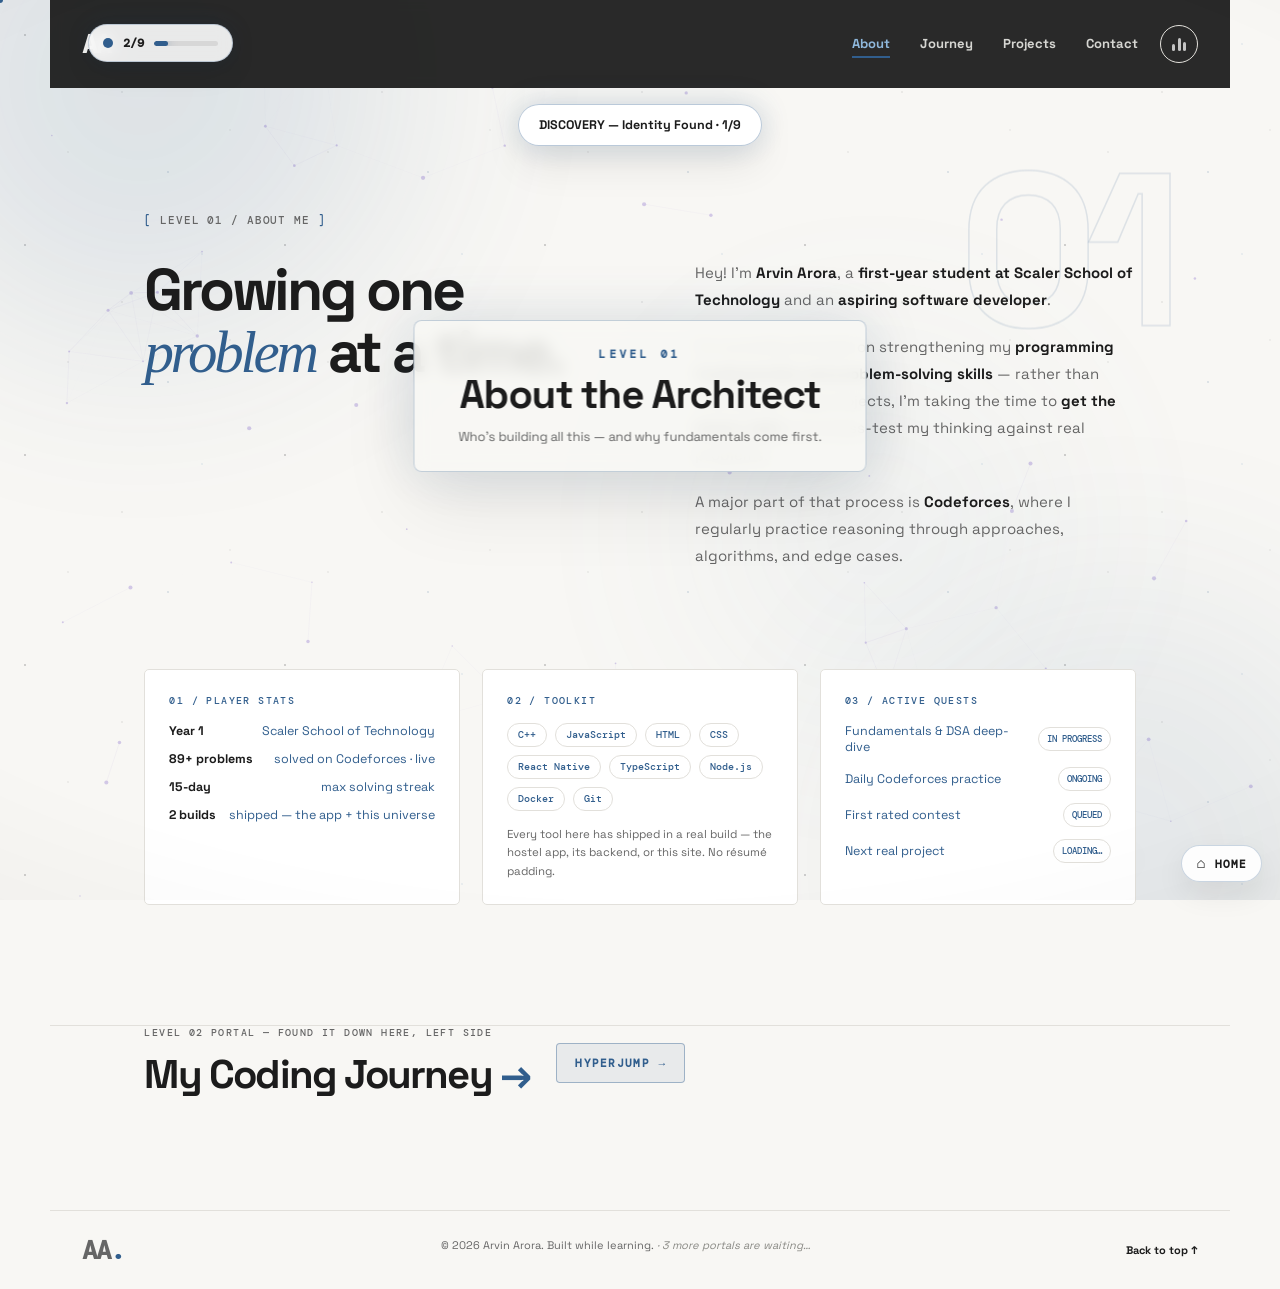
==== commit ebf2a70e: "Adopt Arvin's canonical design tokens in :root The :root block now uses his exact token names (--bac" ====
--- a/about.html
+++ b/about.html
@@ -19,7 +19,7 @@
   <link rel="preconnect" href="https://fonts.googleapis.com">
   <link rel="preconnect" href="https://fonts.gstatic.com" crossorigin>
   <link href="https://fonts.googleapis.com/css2?family=DM+Mono:wght@400;500&family=Space+Grotesk:wght@400;500;600;700&display=swap" rel="stylesheet">
-  <link rel="stylesheet" href="style.css?v=47">
+  <link rel="stylesheet" href="style.css?v=46">
 </head>
 <body>
   <canvas id="bgCanvas" aria-hidden="true"></canvas>
--- a/style.css
+++ b/style.css
@@ -68,7 +68,7 @@
 @keyframes eqBounce{from{transform:scaleY(.35)}to{transform:scaleY(1.25)}}
 
 /* hero */
-.hero{position:relative;min-height:570px;margin-top:28px;padding:80px 8% 78px;display:grid;grid-template-columns:1.15fr .85fr;align-items:center;background:var(--bg-soft);border-radius:4px;overflow:hidden;border:1px solid var(--line)}
+.hero{position:relative;min-height:570px;padding:80px 8% 78px;display:grid;grid-template-columns:1.15fr .85fr;align-items:center;background:var(--bg-soft);border-radius:4px;overflow:hidden;border:1px solid var(--line)}
 .hero-copy,.hero-art{position:relative;z-index:2}
 .aurora{position:absolute;inset:0;z-index:0;pointer-events:none}
 .aurora i{position:absolute;width:420px;height:420px;border-radius:50%;filter:blur(95px);opacity:.2}
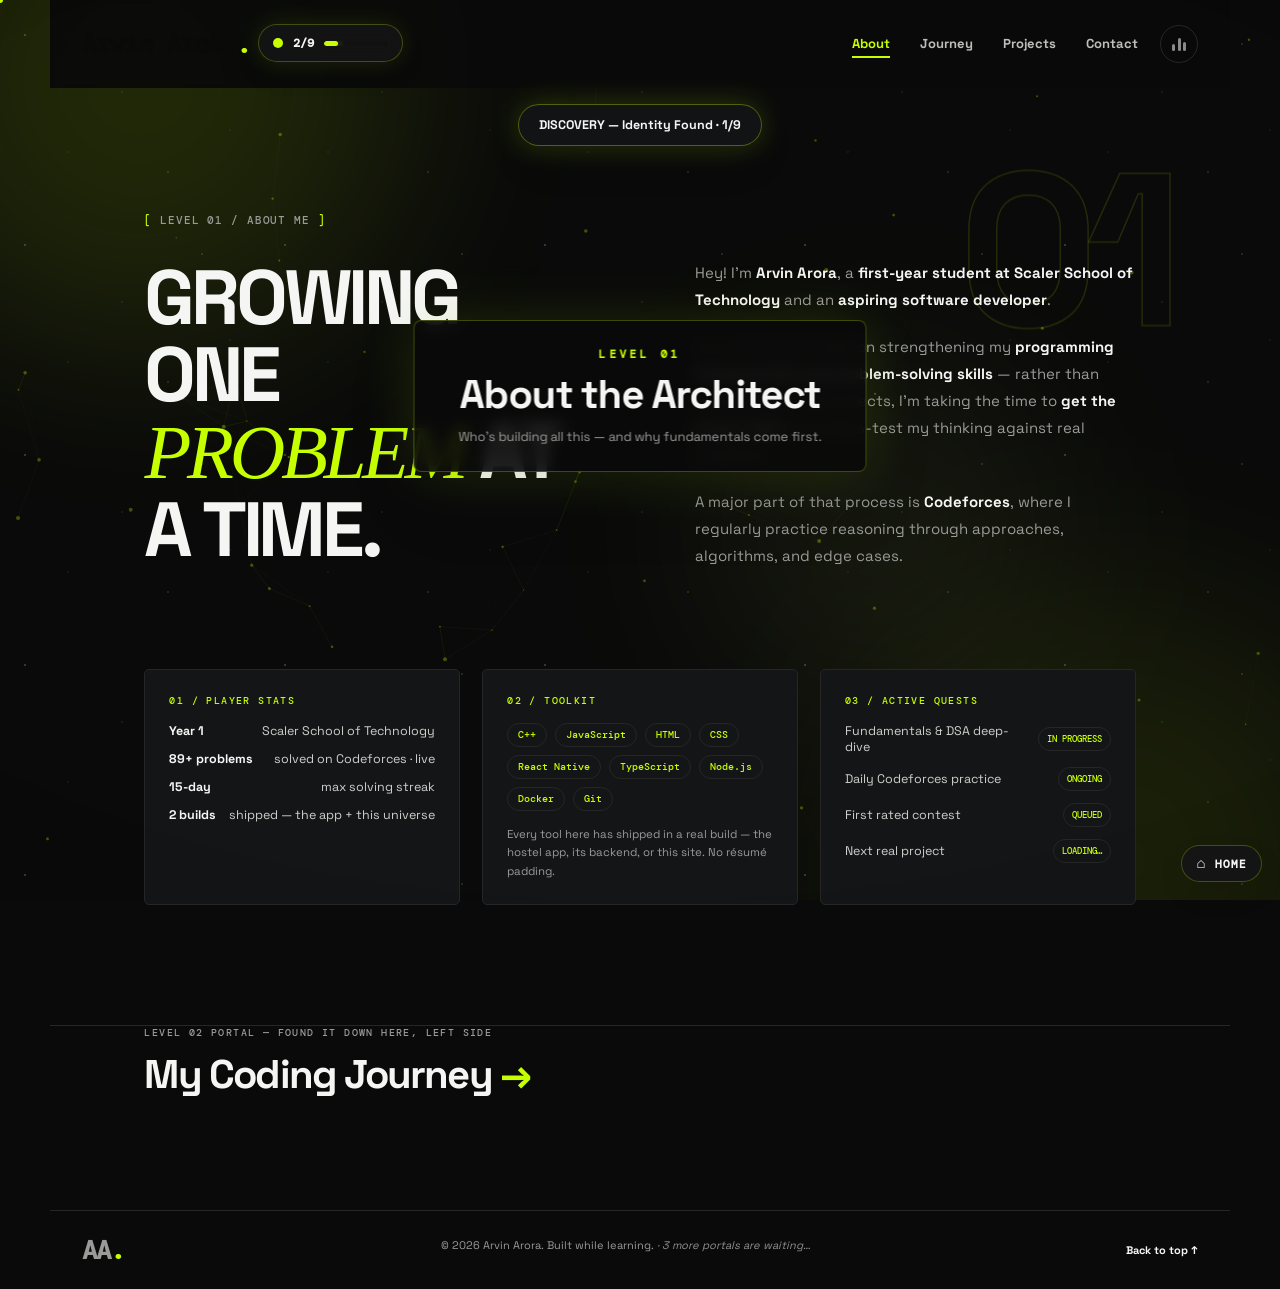
==== commit c6e5be44: "Lando Norris-inspired grade: black + fluoro lime, giant uppercase type Design language borrowed from" ====
--- a/about.html
+++ b/about.html
@@ -4,7 +4,7 @@
   <meta charset="UTF-8">
   <meta name="viewport" content="width=device-width, initial-scale=1.0">
   <meta name="description" content="About Arvin Arora — first-year student at Scaler School of Technology focused on programming fundamentals, DSA, and competitive programming.">
-  <meta name="theme-color" content="#f8f7f4">
+  <meta name="theme-color" content="#0a0a0a">
   <meta property="og:type" content="website">
   <meta property="og:title" content="About | Arvin Arora">
   <meta property="og:description" content="First-year student at Scaler School of Technology, building fundamentals one Codeforces problem at a time.">
@@ -15,11 +15,11 @@
   <meta name="twitter:description" content="First-year student at Scaler School of Technology, building fundamentals one Codeforces problem at a time.">
   <link rel="canonical" href="https://arvin-arora.github.io/about.html">
   <title>About | Arvin Arora</title>
-  <link rel="icon" href="data:image/svg+xml,%3Csvg xmlns='http://www.w3.org/2000/svg' viewBox='0 0 64 64'%3E%3Crect width='64' height='64' rx='14' fill='%23ffffff'/%3E%3Ctext x='32' y='42' font-family='monospace' font-size='30' font-weight='700' fill='%23315e8d' text-anchor='middle'%3EA%3C/text%3E%3C/svg%3E">
+  <link rel="icon" href="data:image/svg+xml,%3Csvg xmlns='http://www.w3.org/2000/svg' viewBox='0 0 64 64'%3E%3Crect width='64' height='64' rx='14' fill='%23ffffff'/%3E%3Ctext x='32' y='42' font-family='monospace' font-size='30' font-weight='700' fill='%23c6ff00' text-anchor='middle'%3EA%3C/text%3E%3C/svg%3E">
   <link rel="preconnect" href="https://fonts.googleapis.com">
   <link rel="preconnect" href="https://fonts.gstatic.com" crossorigin>
   <link href="https://fonts.googleapis.com/css2?family=DM+Mono:wght@400;500&family=Space+Grotesk:wght@400;500;600;700&display=swap" rel="stylesheet">
-  <link rel="stylesheet" href="style.css?v=46">
+  <link rel="stylesheet" href="style.css?v=53">
 </head>
 <body>
   <canvas id="bgCanvas" aria-hidden="true"></canvas>
@@ -27,7 +27,7 @@
   <div class="cursor-dot" id="cursorDot" aria-hidden="true"></div>
   <div class="cursor-ring" id="cursorRing" aria-hidden="true"></div>
   <header class="site-header" id="siteHeader">
-    <a class="brand" href="index.html" aria-label="Arvin Arora home">AA<span>.</span></a>
+    <a class="brand" href="index.html" aria-label="Arvin Arora home">A<i>rvin&nbsp;</i>A<i>rora</i><span>.</span></a>
     <div class="header-right">
       <nav aria-label="Main navigation"><a href="about.html" class="is-active">About</a><a href="journey.html">Journey</a><a href="projects.html">Projects</a><a href="contact.html">Contact</a></nav>
       <button class="music-toggle" id="musicToggle" type="button" aria-label="Play background music" aria-pressed="false" title="Ambient music"><span class="eq"><i></i><i></i><i></i></span></button>
@@ -58,6 +58,6 @@
   </main>
   <footer><a class="brand" href="index.html">AA<span>.</span></a><p>© 2026 Arvin Arora. Built while learning. <span class="whisper-inline">· 3 more portals are waiting…</span></p><a href="#">Back to top ↑</a></footer>
   <div class="portal-overlay" id="portalOverlay" aria-hidden="true"><div class="iris"></div><div class="ring"></div></div>
-  <script src="script.js?v=34"></script>
+  <script src="script.js?v=38"></script>
 </body>
 </html>
--- a/style.css
+++ b/style.css
@@ -1,74 +1,79 @@
 :root{
-  --background:#F8F7F4;
-  --surface:#FFFFFF;
-  --text:#1C1C1C;
-  --text-secondary:#666666;
-  --accent:#315E8D;
-  --accent-hover:#244A70;
-  --border:#E2E0DB;
+  --background:#0A0A0A;
+  --surface:#141517;
+  --text:#F5F5F4;
+  --text-secondary:#9A9A98;
+  --accent:#C6FF00;
+  --accent-hover:#A8D900;
+  --border:#262626;
   /* internal aliases used throughout this stylesheet */
   --bg:var(--background);
-  --bg-soft:#EFEDE8;
-  --surface-2:#F1EFEA;
+  --bg-soft:#111214;
+  --surface-2:#1A1C1F;
   --muted:var(--text-secondary);
   --line:var(--border);
   --accent-2:var(--accent);
-  --accent-3:#7EA6C9;
+  --accent-3:#E0FF66;
   --serif:Georgia,'Times New Roman',serif;
 }
 *{box-sizing:border-box}
 html{scroll-behavior:smooth}
-body{margin:0;background:var(--bg);color:var(--text);font-family:'Space Grotesk',Arial,sans-serif;overflow-x:hidden}
+body{margin:0;background:var(--bg);color:var(--text);font-family:'Space Grotesk',Arial,sans-serif;overflow-x:hidden;-webkit-font-smoothing:antialiased;-moz-osx-font-smoothing:grayscale;text-rendering:optimizeLegibility}
 a{color:inherit;text-decoration:none}
-::selection{background:var(--accent);color:#ffffff}
+::selection{background:var(--accent);color:#0a0a0a}
 ::-webkit-scrollbar{width:10px}
 ::-webkit-scrollbar-track{background:var(--bg)}
-::-webkit-scrollbar-thumb{background:#e2e0db;border-radius:3px}
-::-webkit-scrollbar-thumb:hover{background:#7ea6c9}
+::-webkit-scrollbar-thumb{background:#262626;border-radius:3px}
+::-webkit-scrollbar-thumb:hover{background:#e0ff66}
 a:focus-visible,button:focus-visible{outline:2px solid var(--accent);outline-offset:3px}
 
 /* fixed chrome */
-.progress-bar{position:absolute;bottom:-1px;left:0;height:3px;width:100%;z-index:60;border-radius:0 2px 2px 0;background:var(--accent-2);box-shadow:0 0 14px #315e8d66;transform:scaleX(0);transform-origin:left;transition:transform .12s linear}
+.progress-bar{position:absolute;bottom:-1px;left:0;height:3px;width:100%;z-index:60;border-radius:0 2px 2px 0;background:var(--accent-2);box-shadow:0 0 14px #c6ff0066;transform:scaleX(0);transform-origin:left;transition:transform .12s linear}
 #bgCanvas{position:fixed;inset:0;z-index:0;pointer-events:none;opacity:.6}
 .cursor-dot,.cursor-ring{display:none;position:fixed;top:0;left:0;border-radius:50%;pointer-events:none;z-index:100;transform:translate(-50%,-50%)}
 body.has-cursor .cursor-dot,body.has-cursor .cursor-ring{display:block}
 .cursor-dot{width:6px;height:6px;background:var(--accent)}
-.cursor-ring{width:34px;height:34px;border:1.5px solid #315e8d66;transition:width .25s ease,height .25s ease,border-color .25s ease}
-.cursor-ring.is-hover{width:54px;height:54px;border-color:#315e8daa}
+.cursor-ring{width:34px;height:34px;border:1.5px solid #c6ff0066;transition:width .25s ease,height .25s ease,border-color .25s ease}
+.cursor-ring.is-hover{width:54px;height:54px;border-color:#c6ff00aa}
 
 /* layout shells */
 .site-header,main,footer{max-width:1180px;margin:auto}
 main,footer{position:relative;z-index:2}
 
 /* header */
-.site-header{position:sticky;top:0;z-index:20;min-height:88px;padding:0 32px;display:flex;align-items:center;justify-content:space-between;background:#1c1c1cf0;color:#f8f7f4;backdrop-filter:blur(6px);-webkit-backdrop-filter:blur(6px);border-bottom:1px solid transparent;transition:min-height .5s cubic-bezier(.22,1,.36,1),background-color .5s ease,border-color .5s ease,box-shadow .5s ease,backdrop-filter .5s ease}
-.site-header.is-scrolled{min-height:64px;background:#1c1c1cfb;backdrop-filter:blur(16px);-webkit-backdrop-filter:blur(16px);border-bottom-color:#315e8d;box-shadow:0 12px 34px #1c1c1c40}
+.site-header{position:sticky;top:0;z-index:20;min-height:88px;padding:0 32px;display:flex;align-items:center;justify-content:space-between;background:#0a0a0af0;color:#0a0a0a;backdrop-filter:blur(6px);-webkit-backdrop-filter:blur(6px);border-bottom:1px solid transparent;transition:min-height .5s cubic-bezier(.22,1,.36,1),background-color .5s ease,border-color .5s ease,box-shadow .5s ease,backdrop-filter .5s ease}
+.site-header.is-scrolled{min-height:64px;background:#0a0a0afb;backdrop-filter:blur(16px);-webkit-backdrop-filter:blur(16px);border-bottom-color:#c6ff00;box-shadow:0 12px 34px #00000066}
 .brand{font:700 26px/1 'DM Mono',monospace;letter-spacing:-2px;display:inline-block;transition:transform .55s cubic-bezier(.34,1.56,.64,1),color .35s ease,font-size .5s cubic-bezier(.22,1,.36,1)}
 .site-header.is-scrolled .brand{font-size:22px}
 .brand:hover{transform:translateY(-2px) rotate(-3deg);color:var(--accent-2)}
 .brand span{color:var(--accent-2);display:inline-block;transition:transform .55s cubic-bezier(.34,1.56,.64,1)}
 .brand:hover span{transform:translateX(3px) scale(1.35)}
+/* brand morph: "Arvin Arora." at the top, folds into "AA." on scroll */
+.brand{display:inline-flex;align-items:baseline;white-space:pre}
+.brand i{font-style:normal;display:inline-block;overflow:hidden;max-width:3em;opacity:1;transition:max-width .5s cubic-bezier(.22,1,.36,1),opacity .3s ease .08s}
+.site-header.is-scrolled .brand i{max-width:0;opacity:0;transition:max-width .5s cubic-bezier(.22,1,.36,1),opacity .18s ease}
+@media(max-width:600px){.brand i{max-width:0;opacity:0}}
 .header-right{display:flex;align-items:center;gap:22px}
 nav{display:flex;gap:30px;font-size:13px;font-weight:700}
-nav a{position:relative;color:#d6d6d2;transition:color .35s ease,transform .45s cubic-bezier(.34,1.56,.64,1)}
+nav a{position:relative;color:#bdbdba;transition:color .35s ease,transform .45s cubic-bezier(.34,1.56,.64,1)}
 nav a::after{content:"";position:absolute;left:0;right:0;bottom:-6px;height:2px;background:var(--accent-2);transform:scaleX(0);transform-origin:right;transition:transform .45s cubic-bezier(.22,1,.36,1)}
 nav a:hover{color:#ffffff;transform:translateY(-2px)}
 nav a:hover::after,nav a.is-active::after{transform:scaleX(1);transform-origin:left}
-nav a.is-active{color:#8fb8dc}
+nav a.is-active{color:#c6ff00}
 .music-toggle{display:inline-flex;align-items:center;justify-content:center;width:38px;height:38px;border-radius:50%;border:1px solid var(--line);background:transparent;cursor:pointer;padding:0;transition:border-color .35s ease,transform .45s cubic-bezier(.34,1.56,.64,1),box-shadow .35s ease}
-.music-toggle:hover{border-color:var(--accent);transform:translateY(-2px) scale(1.06);box-shadow:0 0 16px #315e8d40}
+.music-toggle:hover{border-color:var(--accent);transform:translateY(-2px) scale(1.06);box-shadow:0 0 16px #c6ff0040}
 .eq{display:flex;align-items:flex-end;gap:2.5px;height:14px}
-.eq i{width:3px;border-radius:2px;background:#c4c4c4;transform-origin:bottom;transition:background .3s ease}
+.eq i{width:3px;border-radius:2px;background:#8a8a88;transform-origin:bottom;transition:background .3s ease}
 .eq i:nth-child(1){height:7px}
 .eq i:nth-child(2){height:13px}
 .eq i:nth-child(3){height:9px}
-.music-toggle.is-playing .eq i{background:#8fb8dc;animation:eqBounce .8s ease-in-out infinite alternate}
+.music-toggle.is-playing .eq i{background:#c6ff00;animation:eqBounce .8s ease-in-out infinite alternate}
 .music-toggle.is-playing .eq i:nth-child(2){animation-delay:.25s}
 .music-toggle.is-playing .eq i:nth-child(3){animation-delay:.5s}
 @keyframes eqBounce{from{transform:scaleY(.35)}to{transform:scaleY(1.25)}}
 
 /* hero */
-.hero{position:relative;min-height:570px;padding:80px 8% 78px;display:grid;grid-template-columns:1.15fr .85fr;align-items:center;background:var(--bg-soft);border-radius:4px;overflow:hidden;border:1px solid var(--line)}
+.hero{position:relative;min-height:570px;margin-top:28px;padding:80px 8% 78px;display:grid;grid-template-columns:1.15fr .85fr;align-items:center;background:var(--bg-soft);border-radius:4px;overflow:hidden;border:1px solid var(--line)}
 .hero-copy,.hero-art{position:relative;z-index:2}
 .aurora{position:absolute;inset:0;z-index:0;pointer-events:none}
 .aurora i{position:absolute;width:420px;height:420px;border-radius:50%;filter:blur(95px);opacity:.2}
@@ -78,19 +83,19 @@
 @keyframes drift1{to{transform:translate(140px,90px) scale(1.2)}}
 @keyframes drift2{to{transform:translate(-120px,-80px) scale(1.15)}}
 @keyframes drift3{to{transform:translate(-90px,70px) scale(.85)}}
-.hero::after{content:"";position:absolute;inset:0;z-index:1;pointer-events:none;background:radial-gradient(560px circle at var(--mx,72%) var(--my,38%),#315e8d1a,transparent 65%)}
-.hero-photo{position:absolute;top:0;right:0;bottom:0;width:54%;z-index:0;opacity:.26;pointer-events:none;-webkit-mask-image:linear-gradient(270deg,#000 15%,transparent 85%);mask-image:linear-gradient(270deg,#000 15%,transparent 85%)}
-.hero-photo img{width:100%;height:100%;object-fit:cover;object-position:50% 12%;filter:grayscale(1) brightness(1.12) contrast(1.05) sepia(1) hue-rotate(170deg) saturate(1.3)}
-
-.eyebrow,.section-label{font:500 11px/1.4 'DM Mono',monospace;letter-spacing:.08em;color:#666666;transition:color .3s ease,letter-spacing .3s ease}
+.hero::after{content:"";position:absolute;inset:0;z-index:1;pointer-events:none;background:radial-gradient(560px circle at var(--mx,72%) var(--my,38%),#c6ff001a,transparent 65%)}
+.hero-photo{position:absolute;top:0;right:0;bottom:0;width:54%;z-index:0;opacity:.45;pointer-events:none;-webkit-mask-image:linear-gradient(270deg,#000 15%,transparent 85%);mask-image:linear-gradient(270deg,#000 15%,transparent 85%)}
+.hero-photo img{width:100%;height:100%;object-fit:cover;object-position:50% 12%;filter:grayscale(1) contrast(1.15) brightness(.95)}
+
+.eyebrow,.section-label{font:500 11px/1.4 'DM Mono',monospace;letter-spacing:.08em;color:#9a9a98;transition:color .3s ease,letter-spacing .3s ease}
 .section-label:hover{color:var(--accent);letter-spacing:.16em}
 .eyebrow{display:flex;align-items:center;gap:9px}
 .eyebrow span{display:inline-block;width:8px;height:8px;border-radius:50%;background:var(--accent-2);animation:glowDot 2.4s ease-in-out infinite}
-@keyframes glowDot{0%,100%{box-shadow:0 0 0 0 #315e8d66}50%{box-shadow:0 0 0 7px #315e8d00}}
+@keyframes glowDot{0%,100%{box-shadow:0 0 0 0 #c6ff0066}50%{box-shadow:0 0 0 7px #c6ff0000}}
 
 h1,h2,h3,p{margin-top:0}
 h1,h2{letter-spacing:-.055em}
-h1{margin:20px 0;font-size:clamp(43px,5.3vw,72px);line-height:1.06;font-weight:800}
+h1{margin:20px 0;font-size:clamp(46px,6vw,88px);line-height:.98;font-weight:700;text-transform:uppercase;letter-spacing:-.03em}
 em{font-family:var(--serif);font-weight:400}
 h1 em,h2 em{color:var(--accent-2)}
 @keyframes gradientShift{0%,100%{background-position:0% 50%}50%{background-position:100% 50%}}
@@ -115,9 +120,9 @@
 .stat-chip:first-child{padding-left:0;border-left:none}
 .stat-chip:hover{transform:translateY(-4px)}
 .stat-chip b{display:block;font:800 24px/1 'DM Mono',monospace;letter-spacing:-.02em;color:var(--text);transition:color .3s ease,text-shadow .3s ease}
-.stat-chip:hover b{color:var(--accent);text-shadow:0 0 18px #315e8d66}
+.stat-chip:hover b{color:var(--accent);text-shadow:0 0 18px #c6ff0066}
 .stat-chip span{display:block;margin-top:5px;font:500 10px/1 'DM Mono',monospace;letter-spacing:.06em;text-transform:uppercase;color:var(--muted);transition:color .3s ease}
-.stat-chip:hover span{color:#315e8d}
+.stat-chip:hover span{color:#c6ff00}
 .flip-label{position:relative;overflow:hidden}
 .flip-label i{font:inherit;font-style:normal;letter-spacing:inherit;display:block;transition:transform .45s cubic-bezier(.22,1,.36,1),opacity .3s ease}
 .flip-label .fl-b{position:absolute;inset:0;transform:translateY(120%);opacity:0;color:var(--accent-2)!important}
@@ -127,9 +132,9 @@
 .hero-actions{display:flex;align-items:center;gap:24px;margin-top:32px}
 .button{position:relative;overflow:hidden;display:inline-flex;align-items:center;gap:18px;padding:14px 18px;border-radius:4px;font-size:13px;font-weight:800}
 /* calm lift: solid blue, gentle rise with a soft shadow on hover */
-.button-primary{background:var(--accent);color:#ffffff;box-shadow:0 1px 2px #00000014;transition:transform .2s ease,box-shadow .2s ease}
-.button-primary:hover{transform:translateY(-2px);background:var(--accent-hover);box-shadow:0 8px 20px #315e8d3d}
-.button-primary:active{transform:translateY(0);box-shadow:0 3px 10px #315e8d33}
+.button-primary{background:var(--accent);color:#0a0a0a;box-shadow:0 1px 2px #00000040;transition:transform .2s ease,box-shadow .2s ease}
+.button-primary:hover{transform:translateY(-2px);background:var(--accent-hover);box-shadow:0 8px 20px #c6ff003d}
+.button-primary:active{transform:translateY(0);box-shadow:0 3px 10px #c6ff0033}
 .button-primary::before{content:none}
 .button span,.text-link span{display:inline-block;transition:transform .25s ease}
 .button:hover span{transform:translateX(3px)}
@@ -141,14 +146,14 @@
 
 /* hero art: terminal */
 .hero-art{width:380px;height:380px;margin:auto}
-.orbit{position:absolute;border:1px solid #315e8d26;border-radius:50%}
+.orbit{position:absolute;border:1px solid #c6ff0026;border-radius:50%}
 .orbit-one{inset:4px 0 0 4px;animation:spin 22s linear infinite}
 .orbit-two{inset:42px;transform:rotate(40deg);animation:spinReverse 16s linear infinite}
 @keyframes spin{to{transform:rotate(360deg)}}
 @keyframes spinReverse{to{transform:rotate(-360deg)}}
-.terminal{position:absolute;inset:52px 4px;display:flex;flex-direction:column;background:#08080bf0;border:1px solid #315e8d33;border-radius:5px;overflow:hidden;z-index:1;box-shadow:0 24px 60px #00000015,0 0 45px #315e8d1a;transition:transform .4s ease,box-shadow .4s ease,border-color .4s ease}
-.terminal:hover{transform:translateY(-5px);border-color:#315e8d66;box-shadow:0 30px 70px #00000018,0 0 60px #315e8d33}
-.terminal-bar{display:flex;align-items:center;gap:6px;padding:10px 12px;background:#15151b;border-bottom:1px solid #315e8d22;flex:none}
+.terminal{position:absolute;inset:52px 4px;display:flex;flex-direction:column;background:#08080bf0;border:1px solid #c6ff0033;border-radius:5px;overflow:hidden;z-index:1;box-shadow:0 24px 60px #00000015,0 0 45px #c6ff001a;transition:transform .4s ease,box-shadow .4s ease,border-color .4s ease}
+.terminal:hover{transform:translateY(-5px);border-color:#c6ff0066;box-shadow:0 30px 70px #00000018,0 0 60px #c6ff0033}
+.terminal-bar{display:flex;align-items:center;gap:6px;padding:10px 12px;background:#15151b;border-bottom:1px solid #c6ff0022;flex:none}
 .terminal-bar i{width:10px;height:10px;border-radius:50%;transition:transform .25s ease}
 .terminal-bar:hover i{transform:scale(1.2)}
 .terminal-bar i:nth-child(1){background:#ff5f56}
@@ -163,10 +168,10 @@
 .t-line.code{color:#d8dae2}
 .t-kw{color:var(--accent)}
 .t-str{color:var(--accent-3)}
-.t-cm{color:#8a8a85;font-style:italic}
-.t-caret{display:inline-block;width:7px;height:13px;background:#7ea6c9;vertical-align:-2px;animation:blink 1s steps(2) infinite}
+.t-cm{color:#8f8f8c;font-style:italic}
+.t-caret{display:inline-block;width:7px;height:13px;background:#e0ff66;vertical-align:-2px;animation:blink 1s steps(2) infinite}
 .floating-card{position:absolute;z-index:2;background:var(--surface-2);border:1px solid var(--line);box-shadow:0 10px 25px #00000080;border-radius:5px;padding:12px;animation:float 5s ease-in-out infinite;transition:transform .3s ease,box-shadow .3s ease,border-color .3s ease;cursor:default}
-.floating-card:hover{animation:none;transform:translateY(-8px) scale(1.08);box-shadow:0 18px 38px #000000b3;border-color:#315e8d66}
+.floating-card:hover{animation:none;transform:translateY(-8px) scale(1.08);box-shadow:0 18px 38px #000000b3;border-color:#c6ff0066}
 @keyframes float{0%,100%{transform:translateY(0)}50%{transform:translateY(-10px)}}
 .floating-card small{display:block;margin-top:6px;color:var(--muted);font:500 8px 'DM Mono',monospace}
 .card-code{top:14px;right:0}
@@ -174,7 +179,7 @@
 .card-code:hover span{transform:rotate(-8deg) scale(1.15)}
 .card-dot{bottom:30px;left:-6px;animation-delay:1.4s}
 .card-dot i{display:block;width:25px;height:25px;border-radius:50%;background:var(--accent);transition:transform .3s ease,box-shadow .3s ease}
-.card-dot:hover i{transform:scale(1.2);box-shadow:0 0 18px #315e8d88}
+.card-dot:hover i{transform:scale(1.2);box-shadow:0 0 18px #c6ff0088}
 
 /* marquee */
 .marquee{position:relative;z-index:2;overflow:hidden;width:104%;margin:34px 0 0 -2%;padding:15px 0;border-top:1px solid var(--line);border-bottom:1px solid var(--line);background:var(--bg-soft);transform:rotate(-1.2deg)}
@@ -183,7 +188,7 @@
 .marquee span,.marquee i{margin-right:34px}
 .marquee span{font:800 25px 'Space Grotesk',sans-serif;letter-spacing:.02em;text-transform:uppercase;color:var(--text);white-space:nowrap;transition:color .3s ease}
 .marquee span:hover{color:var(--accent-2)}
-.marquee span.outline{color:transparent;-webkit-text-stroke:1px #315e8d99}
+.marquee span.outline{color:transparent;-webkit-text-stroke:1px #c6ff0099}
 .marquee span.outline:hover{-webkit-text-stroke:1px var(--accent-2)}
 .marquee i{color:var(--accent-2);font-style:normal;font-size:13px}
 @keyframes marqueeMove{to{transform:translateX(-50%)}}
@@ -191,23 +196,23 @@
 /* sections */
 .section{position:relative;padding:120px 8%}
 .section>*{position:relative;z-index:1}
-.section[data-ghost]::before{content:attr(data-ghost);position:absolute;top:44px;right:5%;font:800 clamp(110px,17vw,220px)/1 'Space Grotesk',sans-serif;letter-spacing:-.06em;color:transparent;-webkit-text-stroke:1.5px #315e8d24;pointer-events:none;z-index:0}
+.section[data-ghost]::before{content:attr(data-ghost);position:absolute;top:44px;right:5%;font:800 clamp(110px,17vw,220px)/1 'Space Grotesk',sans-serif;letter-spacing:-.06em;color:transparent;-webkit-text-stroke:1.5px #c6ff0024;pointer-events:none;z-index:0}
 .about{border-bottom:1px solid var(--line)}
 .about-grid{display:grid;grid-template-columns:1fr 1fr;gap:11%;margin-top:30px}
-.about h2,.section-heading h2,.contact h2{margin:0;font-size:clamp(38px,4.6vw,62px);line-height:1.06}
+.about h2,.section-heading h2,.contact h2{margin:0;font-size:clamp(42px,6vw,86px);line-height:1;text-transform:uppercase}
 .about-copy{max-width:490px;color:var(--muted);font-size:15px;line-height:1.8}
 .about-copy p{margin-bottom:20px;transition:color .35s ease,transform .35s ease}
-.about-copy p:hover{color:#1c1c1c;transform:translateX(6px)}
+.about-copy p:hover{color:#f5f5f4;transform:translateX(6px)}
 .about-copy strong{color:var(--text);font-weight:700}
 .hl-name{color:var(--accent-2);font-weight:800}
 
 /* about: player profile cards */
 .about-cards{display:grid;grid-template-columns:repeat(3,1fr);gap:22px;margin-top:80px}
 .about-card{position:relative;padding:24px;background:var(--surface);border:1px solid var(--line);border-radius:5px;transition:transform .35s ease,border-color .35s ease,box-shadow .35s ease}
-.about-card:hover{transform:translateY(-6px);border-color:#315e8d4d;box-shadow:0 24px 50px #00000015}
+.about-card:hover{transform:translateY(-6px);border-color:#c6ff004d;box-shadow:0 24px 50px #00000015}
 .about-card h4{margin:0 0 16px;font:500 10px 'DM Mono',monospace;letter-spacing:.14em;color:var(--accent)}
 .about-card ul{margin:0;padding:0;list-style:none;display:flex;flex-direction:column;gap:12px}
-.about-card li{display:flex;align-items:center;justify-content:space-between;gap:12px;font-size:12.5px;color:#315e8d}
+.about-card li{display:flex;align-items:center;justify-content:space-between;gap:12px;font-size:12.5px;color:#cfcfcc}
 .about-card li b{font-weight:700;color:var(--text);white-space:nowrap}
 .about-card li span:not(.status){text-align:right}
 .about-card .status{flex:none}
@@ -215,17 +220,17 @@
 
 /* journey */
 .journey{background:var(--bg-soft);color:var(--text);border-top:1px solid var(--line);border-bottom:1px solid var(--line)}
-.journey .section-label{color:#666666}
+.journey .section-label{color:#9a9a98}
 .section-heading{position:relative;z-index:5;display:flex;justify-content:space-between;gap:50px;align-items:flex-end}
 .section-heading>p{max-width:295px;margin:0;color:var(--muted);font-size:14px;line-height:1.7}
 .journey-grid{display:grid;grid-template-columns:1fr 1fr;gap:56px;margin-top:55px;perspective:1200px}
 .journey-feature{min-height:360px;padding:26px;display:flex;flex-direction:column;border-radius:3px;background:var(--surface);border:1px solid var(--line);transition:transform .35s ease,box-shadow .35s ease,border-color .35s ease;transform-style:preserve-3d;will-change:transform}
-.journey-feature:hover{box-shadow:0 24px 50px #000000cc;border-color:#315e8d4d}
+.journey-feature:hover{box-shadow:0 24px 50px #000000cc;border-color:#c6ff004d}
 .feature-top{display:flex;align-items:center;justify-content:space-between}
 .codeforces-mark{color:var(--accent);font:700 20px 'DM Mono',monospace;display:inline-block;transition:transform .3s ease,color .3s ease,text-shadow .3s ease}
-.codeforces-mark:hover{color:var(--accent-2);transform:scale(1.18) rotate(-5deg);text-shadow:0 0 22px #315e8d88}
-.status{padding:5px 8px;border:1px solid #e2e0db;border-radius:20px;color:#315e8d;font:500 9px 'DM Mono',monospace;transition:border-color .35s ease,color .35s ease,box-shadow .35s ease}
-.journey-feature:hover .status{border-color:var(--accent);color:var(--accent);box-shadow:0 0 14px #315e8d33}
+.codeforces-mark:hover{color:var(--accent-2);transform:scale(1.18) rotate(-5deg);text-shadow:0 0 22px #c6ff0088}
+.status{padding:5px 8px;border:1px solid #262626;border-radius:20px;color:#c6ff00;font:500 9px 'DM Mono',monospace;transition:border-color .35s ease,color .35s ease,box-shadow .35s ease}
+.journey-feature:hover .status{border-color:var(--accent);color:var(--accent);box-shadow:0 0 14px #c6ff0033}
 .journey-feature h3{margin:60px 0 12px;font-size:34px;letter-spacing:-.045em;line-height:1.08}
 .journey-feature p{max-width:330px;color:var(--muted);font-size:13px;line-height:1.7}
 .codeforces-note{display:flex;gap:8px;align-items:center;margin-top:auto;font:500 10px 'DM Mono',monospace;color:var(--accent)}
@@ -235,13 +240,13 @@
 .pulse::after{content:"";position:absolute;inset:0;border-radius:50%;background:var(--accent-2);animation:pulseDot 1.8s ease-out infinite}
 @keyframes pulseDot{0%{transform:scale(1);opacity:1}70%,100%{transform:scale(2.1);opacity:0}}
 .focus-list{display:flex;flex-direction:column;justify-content:space-between}
-.focus-item{position:relative;display:flex;gap:22px;padding:20px 0 23px;border-bottom:1px solid #e2e0db;cursor:default;transition:padding-left .3s ease,border-color .35s ease}
-.focus-details{position:absolute;left:0;right:0;top:calc(100% - 8px);z-index:31;padding:16px 20px 18px;background:#fffffffa;border:1px solid #315e8d38;border-radius:4px;box-shadow:0 24px 50px #00000018;backdrop-filter:blur(8px);-webkit-backdrop-filter:blur(8px);opacity:0;transform:translateY(12px) scale(.98);pointer-events:none;transition:opacity .35s ease,transform .45s cubic-bezier(.22,1,.36,1)}
+.focus-item{position:relative;display:flex;gap:22px;padding:20px 0 23px;border-bottom:1px solid #262626;cursor:default;transition:padding-left .3s ease,border-color .35s ease}
+.focus-details{position:absolute;left:0;right:0;top:calc(100% - 8px);z-index:31;padding:16px 20px 18px;background:#fffffffa;border:1px solid #c6ff0038;border-radius:4px;box-shadow:0 24px 50px #00000018;backdrop-filter:blur(8px);-webkit-backdrop-filter:blur(8px);opacity:0;transform:translateY(12px) scale(.98);pointer-events:none;transition:opacity .35s ease,transform .45s cubic-bezier(.22,1,.36,1)}
 .focus-item.show-details .focus-details{opacity:1;transform:none;pointer-events:auto}
 .fd-inner{min-height:0}
 .fd-inner h4{margin:0 0 10px;font:500 10px 'DM Mono',monospace;letter-spacing:.12em;text-transform:uppercase;color:var(--accent)}
 .fd-inner ul{margin:0 0 4px;padding:0;list-style:none;display:flex;flex-direction:column;gap:8px}
-.fd-inner li{position:relative;padding-left:18px;font-size:12px;line-height:1.5;color:#315e8d;opacity:0;transform:translateX(-12px);transition:opacity .4s ease,transform .4s ease}
+.fd-inner li{position:relative;padding-left:18px;font-size:12px;line-height:1.5;color:#cfcfcc;opacity:0;transform:translateX(-12px);transition:opacity .4s ease,transform .4s ease}
 .fd-inner li::before{content:"✓";position:absolute;left:0;color:var(--accent-2);font:700 11px 'DM Mono',monospace}
 .focus-item.show-details .fd-inner li{opacity:1;transform:none}
 .focus-item.show-details .fd-inner li:nth-child(1){transition-delay:.15s}
@@ -250,7 +255,7 @@
 .focus-item.show-details .fd-inner li:nth-child(4){transition-delay:.42s}
 .focus-item:hover{padding-left:12px;border-color:var(--accent)}
 .focus-item>span{padding-top:3px;color:var(--accent);font:500 11px 'DM Mono',monospace;transition:transform .3s ease,text-shadow .3s ease,color .3s ease}
-.focus-item:hover>span{transform:translateX(4px) scale(1.25);color:var(--accent-2);text-shadow:0 0 14px #315e8d77}
+.focus-item:hover>span{transform:translateX(4px) scale(1.25);color:var(--accent-2);text-shadow:0 0 14px #c6ff0077}
 .focus-item h3{margin:0 0 8px;font-size:18px;transition:color .25s ease}
 .focus-item:hover h3{color:var(--accent)}
 .focus-item p{margin:0;color:var(--muted);font-size:13px;line-height:1.6}
@@ -262,11 +267,11 @@
 .project-card{cursor:pointer}
 .project-card.coming{cursor:default}
 .top-actions{position:relative;z-index:3;display:flex;align-items:center;gap:12px}
-.project-details{position:absolute;inset:0;z-index:2;pointer-events:none;display:flex;flex-direction:column;justify-content:center;padding:22px 24px;background:#fffffff5;backdrop-filter:blur(6px);-webkit-backdrop-filter:blur(6px);transform:translateY(103%);transition:transform .5s cubic-bezier(.22,1,.36,1)}
+.project-details{position:absolute;inset:0;z-index:2;pointer-events:none;display:flex;flex-direction:column;justify-content:center;padding:22px 24px;background:#141517f8;backdrop-filter:blur(6px);-webkit-backdrop-filter:blur(6px);transform:translateY(103%);transition:transform .5s cubic-bezier(.22,1,.36,1)}
 .project-card.show-details .project-details{transform:translateY(0)}
 .project-details h4,.section-details h4{margin:0 0 12px;font:500 10px 'DM Mono',monospace;letter-spacing:.12em;text-transform:uppercase;color:var(--accent)}
 .project-details ul,.section-details ul{margin:0;padding:0;list-style:none;display:flex;flex-direction:column;gap:9px}
-.project-details li,.section-details li{position:relative;padding-left:18px;font-size:11.5px;line-height:1.5;color:#315e8d;opacity:0;transform:translateY(10px);transition:opacity .4s ease,transform .4s ease}
+.project-details li,.section-details li{position:relative;padding-left:18px;font-size:11.5px;line-height:1.5;color:#cfcfcc;opacity:0;transform:translateY(10px);transition:opacity .4s ease,transform .4s ease}
 .project-details li::before,.section-details li::before{content:"✓";position:absolute;left:0;color:var(--accent-2);font:700 11px 'DM Mono',monospace}
 .show-details .project-details li,.show-details .section-details li{opacity:1;transform:none}
 .show-details .project-details li:nth-child(1),.show-details .section-details li:nth-child(1){transition-delay:.12s}
@@ -279,10 +284,10 @@
 .section-label-row{display:inline-flex;align-items:center;gap:14px;position:relative}
 .section-label-row .section-label{cursor:help}
 .section-label-row .section-label{margin:0}
-.section-details{position:absolute;top:calc(100% + 12px);left:0;z-index:12;width:min(420px,86vw);padding:20px 22px;background:#fffffff8;border:1px solid #315e8d33;border-radius:4px;box-shadow:0 24px 50px #00000015;backdrop-filter:blur(8px);-webkit-backdrop-filter:blur(8px);opacity:0;transform:translateY(12px) scale(.97);pointer-events:none;transition:opacity .35s ease,transform .45s cubic-bezier(.22,1,.36,1)}
+.section-details{position:absolute;top:calc(100% + 12px);left:0;z-index:12;width:min(420px,86vw);padding:20px 22px;background:#fffffff8;border:1px solid #c6ff0033;border-radius:4px;box-shadow:0 24px 50px #00000015;backdrop-filter:blur(8px);-webkit-backdrop-filter:blur(8px);opacity:0;transform:translateY(12px) scale(.97);pointer-events:none;transition:opacity .35s ease,transform .45s cubic-bezier(.22,1,.36,1)}
 .section-label-row.show-details .section-details,.focus-item.show-details .section-details{opacity:1;transform:none;pointer-events:auto}
 .focus-item.show-details,.section-label-row.show-details{z-index:60}
-.project-card:hover{transform:translateY(-8px);border-color:#315e8d4d;box-shadow:0 24px 50px #00000015}
+.project-card:hover{transform:translateY(-8px);border-color:#c6ff004d;box-shadow:0 24px 50px #00000015}
 .project-top{display:flex;align-items:center;justify-content:space-between;margin-bottom:34px}
 .project-icon{font-size:26px;transition:transform .35s cubic-bezier(.34,1.56,.64,1);display:inline-block;color:var(--accent)}
 .project-card:hover .project-icon{transform:scale(1.2) rotate(-6deg)}
@@ -291,32 +296,32 @@
 .project-card h3{margin:0 0 10px;font-size:21px;letter-spacing:-.03em;transition:color .25s ease}
 .project-card:hover h3{color:var(--accent)}
 .project-card p{color:var(--muted);font-size:13px;line-height:1.7;margin:0 0 22px}
-.project-card .card-cta{margin:-12px 0 18px;font:800 12.5px 'DM Mono',monospace;letter-spacing:.04em;color:var(--accent-2);filter:drop-shadow(0 0 8px #315e8d33)}
+.project-card .card-cta{display:inline-block;align-self:flex-start;margin:-8px 0 18px;padding:9px 14px;border-radius:4px;background:var(--accent);color:#ffffff;font:700 13.5px 'Space Grotesk',Arial,sans-serif;letter-spacing:.02em;box-shadow:0 2px 10px #c6ff004d}
 @keyframes ctaShine{to{background-position:-220% 0}}
 .project-tags{display:flex;flex-wrap:wrap;gap:8px;margin-top:auto}
-.project-tags span{padding:5px 10px;border:1px solid #e2e0db;border-radius:20px;font:500 9.5px 'DM Mono',monospace;color:#315e8d;transition:border-color .25s ease,color .25s ease}
-.project-card:hover .project-tags span{border-color:#315e8d66;color:var(--accent)}
-.project-card.coming{border-style:dashed;border-color:#e2e0db;background:transparent}
+.project-tags span{padding:5px 10px;border:1px solid #262626;border-radius:20px;font:500 9.5px 'DM Mono',monospace;color:#c6ff00;transition:border-color .25s ease,color .25s ease}
+.project-card:hover .project-tags span{border-color:#c6ff0066;color:var(--accent)}
+.project-card.coming{border-style:dashed;border-color:#262626;background:transparent}
 .project-card.coming:hover{transform:none;box-shadow:none;border-color:var(--accent)}
 
 /* scroll-fill name wall: the name inks itself in as you scroll past */
 .namewall{padding-top:30px;padding-bottom:30px;text-align:center;overflow:hidden}
-.scroll-name{margin:0;display:inline-block;font-size:clamp(52px,13vw,210px);font-weight:700;letter-spacing:-.045em;line-height:.95;white-space:nowrap;background:linear-gradient(90deg,var(--text) var(--fill,0%),#dcdad4 var(--fill,0%));-webkit-background-clip:text;background-clip:text;color:transparent}
+.scroll-name{margin:0;display:inline-block;font-size:clamp(52px,13vw,210px);font-weight:700;letter-spacing:-.045em;line-height:.95;white-space:nowrap;background:linear-gradient(90deg,var(--text) var(--fill,0%),#2c2c2c var(--fill,0%));-webkit-background-clip:text;background-clip:text;color:transparent}
 
 /* quote */
 .quote{padding-top:92px;padding-bottom:92px;text-align:center}
 .quote p{max-width:830px;margin:auto;font:400 clamp(30px,4vw,52px)/1.18 var(--serif);letter-spacing:-.04em;transition:text-shadow .45s ease,transform .45s ease}
-.quote p:hover{text-shadow:0 0 34px #315e8d4d;transform:scale(1.012)}
+.quote p:hover{text-shadow:0 0 34px #c6ff004d;transform:scale(1.012)}
 
 /* contact */
 .contact{padding-top:100px;padding-bottom:100px;border-top:1px solid var(--line)}
 .contact-grid{display:grid;grid-template-columns:1.05fr .95fr;gap:8%;align-items:center;margin-top:28px}
 .contact-content{margin-top:0}
-.connect-card{display:flex;flex-direction:column;gap:11px;padding:22px;background:var(--surface);border:1px solid #315e8d2e;border-radius:5px;box-shadow:0 24px 60px #00000012;transition:transform .35s ease,border-color .35s ease,box-shadow .35s ease}
-.connect-card:hover{transform:translateY(-4px);border-color:#315e8d55;box-shadow:0 30px 70px #00000015,0 0 40px #315e8d1f}
+.connect-card{display:flex;flex-direction:column;gap:11px;padding:22px;background:var(--surface);border:1px solid #c6ff002e;border-radius:5px;box-shadow:0 24px 60px #00000012;transition:transform .35s ease,border-color .35s ease,box-shadow .35s ease}
+.connect-card:hover{transform:translateY(-4px);border-color:#c6ff0055;box-shadow:0 30px 70px #00000015,0 0 40px #c6ff001f}
 .cc-top{display:flex;gap:9px;align-items:center;font:500 9.5px 'DM Mono',monospace;letter-spacing:.12em;color:var(--accent);margin-bottom:5px}
 .cc-row{display:flex;align-items:center;justify-content:space-between;gap:14px;padding:12px 14px;border:1px solid var(--line);border-radius:4px;background:#00000005;cursor:pointer;transition:border-color .3s ease,background-color .3s ease,transform .3s ease}
-.cc-row:hover{border-color:#315e8d55;background:#315e8d12;transform:translateX(5px)}
+.cc-row:hover{border-color:#c6ff0055;background:#c6ff0012;transform:translateX(5px)}
 .cc-row small{display:block;margin-bottom:3px;font:500 8.5px 'DM Mono',monospace;letter-spacing:.1em;color:var(--muted)}
 .cc-row b{font:600 12.5px 'DM Mono',monospace;color:var(--text);word-break:break-all}
 .cc-action{flex:none;font:600 10px 'DM Mono',monospace;color:var(--accent);transition:transform .3s ease}
@@ -336,27 +341,27 @@
 footer>a:last-child:hover{transform:translateY(-3px);color:var(--accent)}
 
 /* entrance + reveal */
-@keyframes fadeUp{from{opacity:0;transform:perspective(900px) translateY(34px) rotateX(16deg) scale(.98);filter:blur(6px)}to{opacity:1;transform:perspective(900px) translateY(0) rotateX(0) scale(1);filter:blur(0)}}
+@keyframes fadeUp{from{opacity:0;transform:perspective(900px) translateY(34px) rotateX(16deg) scale(.98)}to{opacity:1;transform:perspective(900px) translateY(0) rotateX(0) scale(1)}}
 @keyframes fadeUpLite{from{opacity:0;transform:translateY(22px)}to{opacity:1;transform:translateY(0)}}
 .hero-in{opacity:0;animation:fadeUp .85s cubic-bezier(.2,.7,.2,1) both;animation-delay:var(--d,0s)}
-.reveal{opacity:0;transform:perspective(1000px) translateY(42px) rotateX(9deg) scale(.97);filter:blur(7px);transition:opacity .8s cubic-bezier(.2,.7,.2,1),transform .8s cubic-bezier(.2,.7,.2,1),filter .8s ease}
+.reveal{opacity:0;transform:perspective(1000px) translateY(42px) rotateX(9deg) scale(.97);transition:opacity .7s cubic-bezier(.2,.7,.2,1),transform .7s cubic-bezier(.2,.7,.2,1)}
 .reveal.is-visible{opacity:1;transform:none;filter:none}
 
 /* responsive */
 @media(max-width:760px){
-  .site-header{padding:0 22px;background:#1c1c1cf7;backdrop-filter:none;-webkit-backdrop-filter:none}
-  .site-header.is-scrolled{background:#1c1c1cfc;backdrop-filter:none;-webkit-backdrop-filter:none}
+  .site-header{padding:0 22px;background:#0a0a0af7;backdrop-filter:none;-webkit-backdrop-filter:none}
+  .site-header.is-scrolled{background:#0a0a0afc;backdrop-filter:none;-webkit-backdrop-filter:none}
   nav{gap:16px}
   h1{font-size:clamp(33px,9.5vw,43px)}
   .type-slot{white-space:normal}
   .aurora i{width:260px;height:260px;filter:blur(60px)}
-  .section[data-ghost]::before{font-size:96px;top:30px;-webkit-text-stroke:1px #315e8d1f}
+  .section[data-ghost]::before{font-size:96px;top:30px;-webkit-text-stroke:1px #c6ff001f}
   .section-details{width:min(420px,calc(100vw - 52px))}
   .quote{padding-left:6%;padding-right:6%}
   /* perf: phones can't composite these cheaply — lite mode */
   #bgCanvas{display:none}
   .aurora{display:none}
-  .hero{background:radial-gradient(120% 90% at 82% 8%,#315e8d14,transparent 62%),radial-gradient(110% 85% at 8% 92%,#315e8d0d,transparent 62%),var(--bg-soft)}
+  .hero{background:radial-gradient(120% 90% at 82% 8%,#c6ff0014,transparent 62%),radial-gradient(110% 85% at 8% 92%,#c6ff000d,transparent 62%),var(--bg-soft)}
   h1 em,h2 em{animation:none;background-position:30% 50%}
   .hero-in{animation-name:fadeUpLite}
   .reveal{filter:none;transition:opacity .6s cubic-bezier(.2,.7,.2,1),transform .6s cubic-bezier(.2,.7,.2,1)}
@@ -409,8 +414,8 @@
 .portal-overlay{position:fixed;inset:0;z-index:200;pointer-events:none;visibility:hidden;overflow:hidden}
 .portal-overlay.is-open,.portal-overlay.is-enter{visibility:visible}
 .portal-overlay.is-open{pointer-events:auto}
-.portal-overlay .iris{position:absolute;left:var(--px,50%);top:var(--py,50%);width:300vmax;height:300vmax;border-radius:50%;transform:translate(-50%,-50%) scale(0);background:radial-gradient(circle,#1d1d24 0%,#efede8 45%,#f8f7f4 70%);box-shadow:inset 0 0 160px 40px #315e8d66}
-.portal-overlay .ring{position:absolute;left:var(--px,50%);top:var(--py,50%);width:130px;height:130px;border-radius:50%;transform:translate(-50%,-50%) scale(0);opacity:0;background:conic-gradient(from 0deg,transparent 0 18%,var(--accent));-webkit-mask:radial-gradient(circle,transparent 55%,#000 60%);mask:radial-gradient(circle,transparent 55%,#000 60%);filter:drop-shadow(0 0 22px #315e8d)}
+.portal-overlay .iris{position:absolute;left:var(--px,50%);top:var(--py,50%);width:300vmax;height:300vmax;border-radius:50%;transform:translate(-50%,-50%) scale(0);background:radial-gradient(circle,#1d1d24 0%,#111214 45%,#0a0a0a 70%);box-shadow:inset 0 0 160px 40px #c6ff0066}
+.portal-overlay .ring{position:absolute;left:var(--px,50%);top:var(--py,50%);width:130px;height:130px;border-radius:50%;transform:translate(-50%,-50%) scale(0);opacity:0;background:conic-gradient(from 0deg,transparent 0 18%,var(--accent));-webkit-mask:radial-gradient(circle,transparent 55%,#000 60%);mask:radial-gradient(circle,transparent 55%,#000 60%);filter:drop-shadow(0 0 22px #c6ff00)}
 .portal-overlay.is-open .ring{animation:portalRing .78s cubic-bezier(.5,0,.75,.4) forwards}
 .portal-overlay.is-open .iris{animation:portalOpen .55s cubic-bezier(.7,0,.84,0) .24s forwards}
 @keyframes portalRing{0%{opacity:0;transform:translate(-50%,-50%) scale(.15) rotate(0deg)}25%{opacity:1}100%{opacity:1;transform:translate(-50%,-50%) scale(9) rotate(400deg)}}
@@ -423,14 +428,14 @@
 /* ---------- explore: portal cards on home ---------- */
 .explore-grid{display:grid;grid-template-columns:repeat(4,1fr);gap:20px;margin-top:55px;perspective:1200px}
 .portal-card{position:relative;overflow:hidden;display:flex;flex-direction:column;align-items:center;text-align:center;padding:26px;border-radius:5px;background:var(--surface);border:1px solid var(--line);transition:transform .35s ease,box-shadow .35s ease,border-color .35s ease;transform-style:preserve-3d;will-change:transform}
-.portal-card::before{content:"";position:absolute;top:-50px;right:-50px;width:160px;height:160px;border-radius:50%;background:radial-gradient(circle,#315e8d30,transparent 70%);opacity:0;transition:opacity .4s ease;pointer-events:none}
+.portal-card::before{content:"";position:absolute;top:-50px;right:-50px;width:160px;height:160px;border-radius:50%;background:radial-gradient(circle,#c6ff0030,transparent 70%);opacity:0;transition:opacity .4s ease;pointer-events:none}
 .portal-card:hover::before{opacity:1}
-.portal-card:hover{transform:translateY(-8px);border-color:#315e8d55;box-shadow:0 24px 50px #00000015,0 0 40px #315e8d1f}
+.portal-card:hover{transform:translateY(-8px);border-color:#c6ff0055;box-shadow:0 24px 50px #00000015,0 0 40px #c6ff001f}
 /* orbit motif: static rings with a small dot circling the rim (not a spinner) */
 .portal-ring-mini{position:relative;width:62px;height:62px;border-radius:50%;margin-bottom:18px;border:1.5px solid var(--line);animation:spin 9s linear infinite;transition:border-color .3s ease}
 .portal-ring-mini::before{content:"";position:absolute;inset:13px;border-radius:50%;border:1.5px solid var(--accent)}
 .portal-ring-mini::after{content:"";position:absolute;top:-4.5px;left:calc(50% - 4px);width:8px;height:8px;border-radius:50%;background:var(--accent)}
-.portal-card:hover .portal-ring-mini{animation-duration:2.4s;border-color:#315e8d55}
+.portal-card:hover .portal-ring-mini{animation-duration:2.4s;border-color:#c6ff0055}
 .pc-num{font:500 10px 'DM Mono',monospace;color:var(--muted);letter-spacing:.12em}
 .portal-card h3{margin:6px 0 8px;font-size:21px;letter-spacing:-.03em;transition:color .25s ease}
 .portal-card:hover h3{color:var(--accent)}
@@ -458,12 +463,12 @@
 .page-next.pn-center{justify-content:center}
 .page-next.pn-center a{display:flex;flex-direction:column;align-items:center;gap:12px;text-align:center}
 .page-next.pn-center a:hover{transform:translateY(-6px)}
-.page-next.pn-center a:hover .pn-ring{animation-duration:2s;border-color:#315e8d55}
+.page-next.pn-center a:hover .pn-ring{animation-duration:2s;border-color:#c6ff0055}
 .page-next.pn-edge{position:fixed;right:20px;top:50%;transform:translateY(-50%);z-index:60;padding:0}
 .page-next.pn-edge a{display:flex;flex-direction:row-reverse;align-items:center;gap:12px}
 .page-next.pn-edge a:hover{transform:none}
 .page-next.pn-edge .pn-ring{width:56px;height:56px;animation-duration:7s}
-.page-next.pn-edge a:hover .pn-ring{animation-duration:1.8s;border-color:#315e8d55}
+.page-next.pn-edge a:hover .pn-ring{animation-duration:1.8s;border-color:#c6ff0055}
 .page-next.pn-edge .pn-label{display:flex;flex-direction:column;align-items:flex-end;gap:4px;opacity:0;transform:translateX(12px);transition:opacity .35s ease,transform .45s cubic-bezier(.22,1,.36,1)}
 .page-next.pn-edge a:hover .pn-label,.page-next.pn-edge a:focus-visible .pn-label{opacity:1;transform:none}
 .page-next.pn-edge b{font-size:17px}
@@ -499,7 +504,7 @@
 /* ---------- entry screen: rocket launch into the universe ---------- */
 body.entry-hold{overflow:hidden}
 body.entry-hold .hero-in{animation-play-state:paused}
-.entry-screen{position:fixed;inset:0;z-index:300;display:flex;align-items:center;justify-content:center;background:radial-gradient(120% 100% at 50% 110%,#23303f 0%,#161d27 45%,#0a0d12 100%);overflow:hidden;transition:opacity .65s ease,visibility .65s ease}
+.entry-screen{position:fixed;inset:0;z-index:300;display:flex;align-items:center;justify-content:center;background:radial-gradient(120% 100% at 50% 110%,#181818 0%,#0e0e0e 45%,#050505 100%);overflow:hidden;transition:opacity .65s ease,visibility .65s ease}
 .entry-screen.is-done{opacity:0;visibility:hidden}
 /* warp flash: a single blinding white-out as the rocket hits speed */
 .entry-screen::after{content:"";position:absolute;inset:0;z-index:4;background:radial-gradient(circle at 50% 45%,#ffffff 0 55%,#cfe4ff 78%,#9ad8ff 100%);opacity:0;pointer-events:none}
@@ -510,7 +515,7 @@
 @keyframes starTwinkle{from{opacity:.12}to{opacity:.9}}
 .entry-screen.launching .entry-stars i{width:1.5px;animation:starWarp .6s linear infinite;animation-delay:calc(var(--dl,0)*-.6s)}
 @keyframes starWarp{from{transform:translateY(-120vh) scaleY(30);opacity:.9}to{transform:translateY(120vh) scaleY(30);opacity:.5}}
-.entry-card{position:relative;z-index:3;text-align:center;padding:38px 42px;background:#ffffffd9;border:1px solid #315e8d33;border-radius:6px;box-shadow:0 30px 80px #00000015,0 0 60px #315e8d1f;backdrop-filter:blur(10px);-webkit-backdrop-filter:blur(10px);max-width:min(92vw,470px);transition:opacity .45s ease,transform .45s ease}
+.entry-card{position:relative;z-index:3;text-align:center;padding:38px 42px;background:#ffffffd9;border:1px solid #c6ff0033;border-radius:6px;box-shadow:0 30px 80px #00000015,0 0 60px #c6ff001f;backdrop-filter:blur(10px);-webkit-backdrop-filter:blur(10px);max-width:min(92vw,470px);transition:opacity .45s ease,transform .45s ease}
 .entry-screen.launching .entry-card{opacity:0;transform:scale(.88) translateY(24px);pointer-events:none}
 .entry-eyebrow{margin:0;font:500 10px 'DM Mono',monospace;letter-spacing:.18em;color:var(--accent)}
 .entry-card h2{font-size:clamp(30px,5vw,44px);margin:14px 0 10px;letter-spacing:-.045em}
@@ -527,7 +532,7 @@
 /* cinematic pad rocket — hand-built hull, flame, smoke, camera shake */
 .entry-rocket{position:absolute;left:50%;bottom:26px;z-index:2;width:46px;height:150px;transform:translateX(-50%);filter:drop-shadow(0 6px 18px #00000088)}
 .r-body{position:absolute;left:50%;bottom:26px;transform:translateX(-50%);width:34px;height:112px;background:linear-gradient(90deg,#7f93a8,#eef3f8 45%,#9fb0c2 80%,#5f7183);border-radius:50% 50% 26% 26%/72% 72% 6% 6%}
-.r-window{position:absolute;left:50%;top:34px;transform:translateX(-50%);width:14px;height:14px;border-radius:50%;background:radial-gradient(circle at 35% 35%,#cfe4ff,#315e8d 60%,#123252);border:2px solid #55636f;box-sizing:border-box}
+.r-window{position:absolute;left:50%;top:34px;transform:translateX(-50%);width:14px;height:14px;border-radius:50%;background:radial-gradient(circle at 35% 35%,#cfe4ff,#c6ff00 60%,#123252);border:2px solid #55636f;box-sizing:border-box}
 .r-fin{position:absolute;bottom:22px;width:16px;height:36px;background:linear-gradient(#c4cfdb,#71818f)}
 .r-fin-l{left:-5px;clip-path:polygon(100% 0,100% 100%,0 100%)}
 .r-fin-r{right:-5px;clip-path:polygon(0 0,0 100%,100% 100%)}
@@ -554,7 +559,7 @@
 
 /* ---------- scroll hint in hero ---------- */
 .scroll-hint{position:absolute;left:50%;bottom:16px;z-index:2;transform:translateX(-50%);display:flex;flex-direction:column;align-items:center;gap:9px;color:var(--muted);font:500 9px 'DM Mono',monospace;letter-spacing:.18em;animation:hintFloat 2.6s ease-in-out infinite}
-.scroll-hint b{width:20px;height:32px;border:1.5px solid #315e8d66;border-radius:12px;position:relative}
+.scroll-hint b{width:20px;height:32px;border:1.5px solid #c6ff0066;border-radius:12px;position:relative}
 .scroll-hint b::after{content:"";position:absolute;left:50%;top:6px;width:3px;height:7px;margin-left:-1.5px;border-radius:2px;background:var(--accent);animation:hintDot 1.8s ease-in-out infinite}
 @keyframes hintFloat{0%,100%{transform:translate(-50%,0)}50%{transform:translate(-50%,-6px)}}
 @keyframes hintDot{0%{transform:translateY(0);opacity:1}70%{transform:translateY(12px);opacity:0}100%{opacity:0}}
@@ -564,14 +569,14 @@
 @keyframes btnBreathe{0%,100%{opacity:.12}50%{opacity:.7}}
 
 /* ---------- explorer quest HUD ---------- */
-.quest-hud{position:fixed;left:88px;top:24px;bottom:auto;z-index:180;font-family:'Space Grotesk',Arial,sans-serif}
-.quest-pill{display:flex;align-items:center;gap:10px;padding:10px 14px;border-radius:30px;background:#ffffffe6;border:1px solid #315e8d40;box-shadow:0 12px 30px #00000012,0 0 24px #315e8d1f;cursor:pointer;transition:transform .3s ease,border-color .3s ease,box-shadow .3s ease;backdrop-filter:blur(8px);-webkit-backdrop-filter:blur(8px)}
-.quest-pill:hover{transform:translateY(-3px);border-color:var(--accent);box-shadow:0 16px 36px #00000015,0 0 34px #315e8d40}
+.quest-hud{position:fixed;left:258px;top:24px;bottom:auto;z-index:180;font-family:'Space Grotesk',Arial,sans-serif}
+.quest-pill{display:flex;align-items:center;gap:10px;padding:10px 14px;border-radius:30px;background:#141517e6;border:1px solid #c6ff0040;box-shadow:0 12px 30px #00000012,0 0 24px #c6ff001f;cursor:pointer;transition:transform .3s ease,border-color .3s ease,box-shadow .3s ease;backdrop-filter:blur(8px);-webkit-backdrop-filter:blur(8px)}
+.quest-pill:hover{transform:translateY(-3px);border-color:var(--accent);box-shadow:0 16px 36px #00000015,0 0 34px #c6ff0040}
 .q-orb{width:10px;height:10px;border-radius:50%;background:var(--accent-2);animation:glowDot 2.4s ease-in-out infinite}
 .q-count{font:700 12px 'DM Mono',monospace;color:var(--text)}
 .q-bar{width:64px;height:5px;border-radius:4px;background:#00000014;overflow:hidden}
-.q-bar i{display:block;height:100%;width:0;border-radius:4px;background:var(--accent);box-shadow:0 0 10px #315e8d88;transition:width .8s cubic-bezier(.22,1,.36,1)}
-.quest-panel{position:absolute;left:0;bottom:calc(100% + 12px);width:272px;padding:16px 18px;border-radius:12px;background:#fffffff5;border:1px solid #315e8d38;box-shadow:0 24px 50px #00000018;backdrop-filter:blur(10px);-webkit-backdrop-filter:blur(10px);opacity:0;transform:translateY(10px) scale(.97);pointer-events:none;transition:opacity .3s ease,transform .4s cubic-bezier(.22,1,.36,1)}
+.q-bar i{display:block;height:100%;width:0;border-radius:4px;background:var(--accent);box-shadow:0 0 10px #c6ff0088;transition:width .8s cubic-bezier(.22,1,.36,1)}
+.quest-panel{position:absolute;left:0;bottom:calc(100% + 12px);width:272px;padding:16px 18px;border-radius:12px;background:#141517f8;border:1px solid #c6ff0038;box-shadow:0 24px 50px #00000018;backdrop-filter:blur(10px);-webkit-backdrop-filter:blur(10px);opacity:0;transform:translateY(10px) scale(.97);pointer-events:none;transition:opacity .3s ease,transform .4s cubic-bezier(.22,1,.36,1)}
 .quest-hud.open .quest-panel{opacity:1;transform:none;pointer-events:auto}
 .quest-panel h4{margin:0 0 4px;font:500 10px 'DM Mono',monospace;letter-spacing:.16em;color:var(--accent)}
 .q-sub{margin:0 0 12px;font-size:11px;color:var(--muted)}
@@ -579,32 +584,32 @@
 .quest-panel li{display:flex;gap:9px;align-items:center;font-size:11.5px;color:var(--text)}
 .quest-panel li.locked{color:var(--muted)}
 .quest-panel li em{font-style:normal;font-size:10px;color:var(--muted)}
-.quest-toast{position:fixed;top:104px;left:50%;z-index:250;transform:translate(-50%,-16px);padding:12px 20px;border-radius:30px;background:#fffffff2;border:1px solid #315e8d55;box-shadow:0 18px 40px #00000015,0 0 30px #315e8d33;font:700 12.5px 'Space Grotesk',Arial,sans-serif;color:var(--text);opacity:0;transition:opacity .4s ease,transform .5s cubic-bezier(.22,1,.36,1);pointer-events:none;max-width:92vw;text-align:center}
+.quest-toast{position:fixed;top:104px;left:50%;z-index:250;transform:translate(-50%,-16px);padding:12px 20px;border-radius:30px;background:#141517f2;border:1px solid #c6ff0055;box-shadow:0 18px 40px #00000015,0 0 30px #c6ff0033;font:700 12.5px 'Space Grotesk',Arial,sans-serif;color:var(--text);opacity:0;transition:opacity .4s ease,transform .5s cubic-bezier(.22,1,.36,1);pointer-events:none;max-width:92vw;text-align:center}
 .quest-toast.show{opacity:1;transform:translate(-50%,0)}
 
 /* ---------- next-level touches ---------- */
-.terminal::after{content:"";position:absolute;inset:0;pointer-events:none;z-index:2;background:repeating-linear-gradient(0deg,transparent 0 2px,#315e8d0a 2px 3px);mix-blend-mode:screen;animation:crtFlicker 4s steps(60) infinite}
+.terminal::after{content:"";position:absolute;inset:0;pointer-events:none;z-index:2;background:repeating-linear-gradient(0deg,transparent 0 2px,#c6ff000a 2px 3px);mix-blend-mode:screen;animation:crtFlicker 4s steps(60) infinite}
 @keyframes crtFlicker{0%,100%{opacity:.65}50%{opacity:1}92%{opacity:.5}}
 .pc-go i{animation:nudgeX 1.6s ease-in-out infinite}
 @keyframes nudgeX{0%,100%{transform:translateX(0)}50%{transform:translateX(4px)}}
 .page-next a b i{animation:nudgeX 1.6s ease-in-out infinite}
 
 /* ---------- random encounters ---------- */
-.encounter{position:fixed;inset:0;z-index:260;display:flex;align-items:center;justify-content:center;padding:20px;background:#f8f7f4cc;backdrop-filter:blur(10px);-webkit-backdrop-filter:blur(10px);opacity:0;transition:opacity .35s ease}
+.encounter{position:fixed;inset:0;z-index:260;display:flex;align-items:center;justify-content:center;padding:20px;background:#0a0a0acc;backdrop-filter:blur(10px);-webkit-backdrop-filter:blur(10px);opacity:0;transition:opacity .35s ease}
 .encounter.show{opacity:1}
-.enc-card{max-width:440px;width:100%;padding:30px 32px;text-align:center;background:#fffffff5;border:1px solid #315e8d44;border-radius:6px;box-shadow:0 30px 80px #00000015,0 0 60px #315e8d22;transform:scale(.9) translateY(14px);transition:transform .45s cubic-bezier(.22,1,.36,1)}
+.enc-card{max-width:440px;width:100%;padding:30px 32px;text-align:center;background:#141517f8;border:1px solid #c6ff0044;border-radius:6px;box-shadow:0 30px 80px #00000015,0 0 60px #c6ff0022;transform:scale(.9) translateY(14px);transition:transform .45s cubic-bezier(.22,1,.36,1)}
 .encounter.show .enc-card{transform:none}
 .enc-eyebrow{margin:0 0 12px;font:500 10px 'DM Mono',monospace;letter-spacing:.2em;color:var(--accent)}
 .enc-card h3{margin:0 0 22px;font-size:clamp(19px,3vw,25px);letter-spacing:-.03em;line-height:1.35}
 .enc-actions{display:flex;flex-direction:column;gap:12px;align-items:center}
 .enc-actions .button{justify-content:center;cursor:pointer;font-family:inherit}
-.enc-input{width:100%;max-width:280px;margin:0 auto 20px;display:block;padding:12px 14px;background:#f8f7f4;border:1px solid #315e8d44;border-radius:6px;color:var(--text);font:600 13px 'DM Mono',monospace;text-align:center;outline:none;transition:border-color .25s ease}
+.enc-input{width:100%;max-width:280px;margin:0 auto 20px;display:block;padding:12px 14px;background:#0a0a0a;border:1px solid #c6ff0044;border-radius:6px;color:var(--text);font:600 13px 'DM Mono',monospace;text-align:center;outline:none;transition:border-color .25s ease}
 .enc-input:focus{border-color:var(--accent)}
 .enc-input::placeholder{color:var(--muted);opacity:.7}
 .enc-skip{background:none;border:none;color:var(--muted);font:600 11px 'DM Mono',monospace;cursor:pointer;transition:color .25s ease}
 .enc-skip:hover{color:var(--accent)}
 .enc-glow{outline:2px solid var(--accent);outline-offset:6px;border-radius:8px;animation:encGlow 1.2s ease-in-out 3}
-@keyframes encGlow{0%,100%{outline-color:#315e8d22}50%{outline-color:var(--accent)}}
+@keyframes encGlow{0%,100%{outline-color:#c6ff0022}50%{outline-color:var(--accent)}}
 
 /* ---------- roadmap: the run so far ---------- */
 .roadmap{margin-top:100px}
@@ -613,11 +618,11 @@
 /* rotating planet keeping the roadmap company */
 .orbit-scene{position:sticky;top:120px;display:flex;flex-direction:column;align-items:center;gap:8px;padding-top:30px}
 .orbit-wrap{position:relative;width:440px;height:440px;max-width:100%;display:flex;align-items:center;justify-content:center}
-.oring{position:absolute;inset:48px;border:1px dashed #315e8d33;border-radius:50%;animation:spin 24s linear infinite}
-.oring.two{inset:2px;border-color:#315e8d22;animation:spinReverse 38s linear infinite}
+.oring{position:absolute;inset:48px;border:1px dashed #c6ff0033;border-radius:50%;animation:spin 24s linear infinite}
+.oring.two{inset:2px;border-color:#c6ff0022;animation:spinReverse 38s linear infinite}
 .oring .sat{position:absolute;top:-14px;left:calc(50% - 12px);font-size:22px;animation:spinReverse 24s linear infinite;display:inline-block}
 .oring.two .sat{animation:spin 38s linear infinite}
-.planet{position:relative;width:210px;height:210px;border-radius:50%;overflow:hidden;background:radial-gradient(circle at 32% 28%,#6db3e8 0%,#2e7cc4 32%,#0d3b70 64%,#06203f 100%);box-shadow:0 0 26px 7px #7fb8ff33,0 0 70px #315e8d24;transition:transform .5s cubic-bezier(.34,1.56,.64,1)}
+.planet{position:relative;width:210px;height:210px;border-radius:50%;overflow:hidden;background:radial-gradient(circle at 32% 28%,#6db3e8 0%,#2e7cc4 32%,#0d3b70 64%,#06203f 100%);box-shadow:0 0 26px 7px #7fb8ff33,0 0 70px #c6ff0024;transition:transform .5s cubic-bezier(.34,1.56,.64,1)}
 .orbit-wrap:hover .planet{transform:scale(1.06)}
 .planet::before{content:"";position:absolute;inset:0;background:radial-gradient(ellipse 60px 34px at 60px 82px,#3f8f4ad9 0 58%,#a0885873 62%,transparent 66%),radial-gradient(ellipse 88px 40px at 172px 132px,#4f9a55c9 0 56%,#8a6f3d80 61%,transparent 66%),radial-gradient(ellipse 46px 24px at 122px 42px,#3f8f4ac9 0 60%,transparent 66%),radial-gradient(ellipse 70px 28px at 18px 162px,#4f9a55b5 0 58%,#a0885866 63%,transparent 66%);background-size:260px 210px;background-repeat:repeat-x;animation:planetSpin 18s linear infinite}
 .planet::after{content:"";position:absolute;inset:0;background:radial-gradient(ellipse 70px 22px at 90px 55px,#ffffff59 0 60%,transparent 70%),radial-gradient(ellipse 96px 26px at 190px 145px,#ffffff40 0 60%,transparent 70%),radial-gradient(ellipse 54px 18px at 30px 120px,#ffffff4d 0 60%,transparent 70%);background-size:260px 210px;background-repeat:repeat-x;filter:blur(1px);animation:planetSpin 30s linear infinite}
@@ -633,8 +638,8 @@
 .road li:last-child{padding-bottom:0}
 .road li:hover{transform:translateX(6px)}
 .road .node{position:relative;flex:none;width:24px;height:24px;margin-top:1px;border-radius:50%;background:var(--surface);border:2px solid var(--line);z-index:1;box-sizing:border-box}
-.road li.done .node{background:var(--accent-2);border-color:transparent;box-shadow:0 0 14px #315e8d55}
-.road li.done .node::after{content:"✓";position:absolute;inset:0;display:flex;align-items:center;justify-content:center;font:700 12px 'DM Mono',monospace;color:#ffffff}
+.road li.done .node{background:var(--accent-2);border-color:transparent;box-shadow:0 0 14px #c6ff0055}
+.road li.done .node::after{content:"✓";position:absolute;inset:0;display:flex;align-items:center;justify-content:center;font:700 12px 'DM Mono',monospace;color:#0a0a0a}
 .road li.current .node{border-color:var(--accent)}
 .road li.current .node::after{content:"";position:absolute;inset:5px;border-radius:50%;background:var(--accent);animation:glowDot 2.4s ease-in-out infinite}
 .road li.locked{opacity:.5}
@@ -642,47 +647,36 @@
 .road b{display:block;font-size:16px;letter-spacing:-.02em;margin-bottom:4px}
 .road p{margin:0 0 8px;color:var(--muted);font-size:12.5px;line-height:1.6}
 .road em{font:500 9px 'DM Mono',monospace;font-style:normal;letter-spacing:.12em;padding:4px 8px;border:1px solid var(--line);border-radius:20px;color:var(--muted)}
-.road li.done em{color:var(--accent);border-color:#315e8d55}
-.road li.current em{color:var(--accent-2);border-color:#315e8d55}
+.road li.done em{color:var(--accent);border-color:#c6ff0055}
+.road li.current em{color:var(--accent-2);border-color:#c6ff0055}
 
 /* ---------- theme identity: holo-grid backdrop + HUD brackets ---------- */
-body::before{content:"";position:fixed;inset:0;z-index:0;pointer-events:none;background-image:radial-gradient(1.5px 1.5px at 25px 35px,#1c1c1c59,transparent),radial-gradient(1px 1px at 122px 92px,#1c1c1c38,transparent),radial-gradient(1.2px 1.2px at 202px 44px,#7ea6c94d,transparent),radial-gradient(1px 1px at 68px 152px,#1c1c1c2e,transparent),radial-gradient(1.4px 1.4px at 168px 172px,#315e8d45,transparent),radial-gradient(1px 1px at 230px 130px,#1c1c1c26,transparent);background-size:260px 210px}
+body::before{content:"";position:fixed;inset:0;z-index:0;pointer-events:none;background-image:radial-gradient(1.5px 1.5px at 25px 35px,#f5f5f459,transparent),radial-gradient(1px 1px at 122px 92px,#f5f5f438,transparent),radial-gradient(1.2px 1.2px at 202px 44px,#e0ff664d,transparent),radial-gradient(1px 1px at 68px 152px,#f5f5f42e,transparent),radial-gradient(1.4px 1.4px at 168px 172px,#c6ff0045,transparent),radial-gradient(1px 1px at 230px 130px,#f5f5f426,transparent);background-size:260px 210px}
 .section-label::before{content:"[ ";color:var(--accent)}
 .section-label::after{content:" ]";color:var(--accent)}
 /* film vignette over the whole frame */
 body::after{content:"";position:fixed;inset:0;z-index:90;pointer-events:none;background:radial-gradient(120% 90% at 50% 45%,transparent 60%,#00000010 100%)}
 /* cinematic sky traffic */
-.shooting-star{position:fixed;z-index:89;width:130px;height:2px;pointer-events:none;background:linear-gradient(270deg,#315e8d,#315e8d66,transparent);border-radius:2px;transform:rotate(-32deg);animation:shoot 1.3s ease-out forwards;filter:drop-shadow(0 0 6px #315e8d55)}
+.shooting-star{position:fixed;z-index:89;width:130px;height:2px;pointer-events:none;background:linear-gradient(270deg,#c6ff00,#c6ff0066,transparent);border-radius:2px;transform:rotate(-32deg);animation:shoot 1.3s ease-out forwards;filter:drop-shadow(0 0 6px #c6ff0055)}
 @keyframes shoot{from{opacity:0;translate:0 0}12%{opacity:1}to{opacity:0;translate:-44vw 30vw}}
-.sky-rocket{position:fixed;left:-90px;z-index:89;width:44px;height:14px;pointer-events:none;transform:rotate(-8deg);animation:cruise 9s linear forwards;filter:drop-shadow(0 0 8px #315e8d55)}
-.sr-body{position:absolute;left:10px;top:3px;width:30px;height:8px;border-radius:2px 90% 90% 2px/2px 50% 50% 2px;background:linear-gradient(180deg,#eef2f7,#666666 55%,#59636f)}
-.sr-fin{position:absolute;left:8px;top:-1px;width:9px;height:16px;background:linear-gradient(#315e8d,#8a8a85);clip-path:polygon(100% 22%,100% 78%,0 100%,0 0)}
-.sr-flame{position:absolute;left:-15px;top:4.5px;width:26px;height:5px;border-radius:50%;background:linear-gradient(270deg,#fff,#7ea6c9 30%,#315e8d 60%,transparent);filter:blur(1px);transform-origin:right center;animation:srFlick .1s steps(2) infinite alternate}
+.sky-rocket{position:fixed;left:-90px;z-index:89;width:44px;height:14px;pointer-events:none;transform:rotate(-8deg);animation:cruise 9s linear forwards;filter:drop-shadow(0 0 8px #c6ff0055)}
+.sr-body{position:absolute;left:10px;top:3px;width:30px;height:8px;border-radius:2px 90% 90% 2px/2px 50% 50% 2px;background:linear-gradient(180deg,#eef2f7,#9a9a98 55%,#59636f)}
+.sr-fin{position:absolute;left:8px;top:-1px;width:9px;height:16px;background:linear-gradient(#c6ff00,#8f8f8c);clip-path:polygon(100% 22%,100% 78%,0 100%,0 0)}
+.sr-flame{position:absolute;left:-15px;top:4.5px;width:26px;height:5px;border-radius:50%;background:linear-gradient(270deg,#fff,#e0ff66 30%,#c6ff00 60%,transparent);filter:blur(1px);transform-origin:right center;animation:srFlick .1s steps(2) infinite alternate}
 @keyframes srFlick{from{opacity:.7;transform:scaleX(.8)}to{opacity:1;transform:scaleX(1.15)}}
-.sky-rocket::after{content:"";position:absolute;top:6px;right:100%;width:70px;height:2px;background:linear-gradient(270deg,#7ea6c966,transparent);filter:blur(1.5px)}
+.sky-rocket::after{content:"";position:absolute;top:6px;right:100%;width:70px;height:2px;background:linear-gradient(270deg,#e0ff6666,transparent);filter:blur(1.5px)}
 @keyframes cruise{from{translate:0 0}to{translate:118vw -16vh}}
 
 /* ---------- level intro card ---------- */
-.level-intro{position:fixed;top:44%;left:50%;transform:translate(-50%,-50%) scale(.92);z-index:190;text-align:center;pointer-events:none;opacity:0;transition:opacity .45s ease,transform .6s cubic-bezier(.22,1,.36,1);padding:26px 44px;max-width:88vw;background:#f8f7f4e0;border:1px solid #315e8d44;border-radius:8px;box-shadow:0 30px 80px #00000015,0 0 60px #315e8d22;backdrop-filter:blur(8px);-webkit-backdrop-filter:blur(8px)}
+.level-intro{position:fixed;top:44%;left:50%;transform:translate(-50%,-50%) scale(.92);z-index:190;text-align:center;pointer-events:none;opacity:0;transition:opacity .45s ease,transform .6s cubic-bezier(.22,1,.36,1);padding:26px 44px;max-width:88vw;background:#0a0a0ae0;border:1px solid #c6ff0044;border-radius:8px;box-shadow:0 30px 80px #00000015,0 0 60px #c6ff0022;backdrop-filter:blur(8px);-webkit-backdrop-filter:blur(8px)}
 .level-intro.show{opacity:1;transform:translate(-50%,-50%) scale(1)}
 .level-intro small{display:block;font:700 11px 'DM Mono',monospace;letter-spacing:.3em;color:var(--accent);margin-bottom:8px}
 .level-intro b{display:block;font-size:clamp(26px,4vw,40px);font-weight:700;letter-spacing:-.03em;color:var(--text)}
 .level-intro p{margin:8px 0 0;font-size:13px;color:var(--muted)}
 
-/* ---------- hyperjump button + full-screen warp flash ---------- */
-.hyper-btn{display:inline-flex;align-items:center;gap:8px;margin-left:26px;padding:12px 18px;border-radius:4px;border:1px solid #315e8d66;background:#315e8d14;color:var(--accent-2);font:700 11px 'DM Mono',monospace;letter-spacing:.12em;cursor:pointer;transition:transform .3s ease,box-shadow .3s ease,background .3s ease}
-.hyper-btn:hover{transform:translateY(-3px);background:#315e8d26;box-shadow:0 0 24px #315e8d40;animation:none;opacity:1}
-.hyper-btn.hyper-fixed{position:fixed;right:18px;bottom:18px;z-index:180;margin:0;backdrop-filter:blur(8px);-webkit-backdrop-filter:blur(8px)}
-.page-next{align-items:center}
-.page-next.pn-edge{flex-direction:column;align-items:flex-end;gap:12px}
-.page-next.pn-edge .hyper-btn{margin-left:0}
-.page-next.pn-center .hyper-btn,.page-next.pn-mini .hyper-btn{margin-left:20px}
-.hyper-flash{position:fixed;inset:0;z-index:400;pointer-events:none;background:radial-gradient(circle at 50% 45%,#fff 0 55%,#cfe4ff 78%,#315e8d 100%);opacity:0;animation:hyperFlash .8s linear forwards}
-@keyframes hyperFlash{0%{opacity:0}18%{opacity:1}60%{opacity:1}100%{opacity:0}}
-
 /* ---------- floating home warp ---------- */
-.home-warp{position:fixed;right:18px;bottom:18px;z-index:180;display:flex;align-items:center;gap:8px;padding:10px 14px;border-radius:30px;background:#ffffffe6;border:1px solid #315e8d40;box-shadow:0 12px 30px #00000012;color:var(--text);font:700 11px 'DM Mono',monospace;letter-spacing:.1em;backdrop-filter:blur(8px);-webkit-backdrop-filter:blur(8px);transition:transform .3s ease,border-color .3s ease,box-shadow .3s ease}
-.home-warp:hover{transform:translateY(-3px);border-color:var(--accent);box-shadow:0 16px 36px #00000015,0 0 30px #315e8d40;color:var(--accent)}
+.home-warp{position:fixed;right:18px;bottom:18px;z-index:180;display:flex;align-items:center;gap:8px;padding:10px 14px;border-radius:30px;background:#141517e6;border:1px solid #c6ff0040;box-shadow:0 12px 30px #00000012;color:var(--text);font:700 11px 'DM Mono',monospace;letter-spacing:.1em;backdrop-filter:blur(8px);-webkit-backdrop-filter:blur(8px);transition:transform .3s ease,border-color .3s ease,box-shadow .3s ease}
+.home-warp:hover{transform:translateY(-3px);border-color:var(--accent);box-shadow:0 16px 36px #00000015,0 0 30px #c6ff0040;color:var(--accent)}
 .home-warp b{font-size:15px;line-height:1;font-weight:700}
 @media(max-width:760px){.home-warp{right:12px;bottom:12px;padding:8px 12px}}
 
@@ -703,9 +697,9 @@
 #appFlow li{transition:opacity .5s ease}
 #appFlow li:not(.done){opacity:.55}
 #appFlow li.done{opacity:1}
-.phone{position:relative;width:300px;margin:auto;border-radius:36px;background:#070709;border:2px solid #e2e0db;box-shadow:0 30px 70px #00000015,0 0 40px #315e8d14;padding:14px 12px}
-.phone::before{content:"";position:absolute;top:12px;left:50%;transform:translateX(-50%);width:104px;height:20px;border-radius:12px;background:#070709;z-index:2;border:1px solid #f1efea}
-.phone-screen{position:relative;height:520px;border-radius:24px;overflow:hidden;background:linear-gradient(180deg,#efede8,#f8f7f4);display:flex;flex-direction:column;padding:42px 16px 16px}
+.phone{position:relative;width:300px;margin:auto;border-radius:36px;background:#070709;border:2px solid #262626;box-shadow:0 30px 70px #00000015,0 0 40px #c6ff0014;padding:14px 12px}
+.phone::before{content:"";position:absolute;top:12px;left:50%;transform:translateX(-50%);width:104px;height:20px;border-radius:12px;background:#070709;z-index:2;border:1px solid #1a1c1f}
+.phone-screen{position:relative;height:520px;border-radius:24px;overflow:hidden;background:linear-gradient(180deg,#111214,#0a0a0a);display:flex;flex-direction:column;padding:42px 16px 16px}
 .app-top{display:flex;justify-content:space-between;align-items:center;font:600 12px 'DM Mono',monospace;color:var(--text);margin-bottom:14px}
 .app-top b{color:var(--accent);font-weight:600}
 .app-top span{color:var(--muted);font-size:10px}
@@ -722,7 +716,7 @@
 .fs-avatar{position:absolute;inset:9px;border-radius:50%;background:var(--surface-2);display:flex;align-items:center;justify-content:center;font-size:34px}
 .face-scan p{margin:12px 0 0;font:500 10px 'DM Mono',monospace;color:var(--muted)}
 .app-done{text-align:center;padding:12px 0 4px;animation:fadeUpLite .4s ease both}
-.app-done b{display:flex;width:54px;height:54px;margin:0 auto 10px;border-radius:50%;background:var(--accent-2);color:#ffffff;font-size:26px;align-items:center;justify-content:center;box-shadow:0 0 24px #315e8d66}
+.app-done b{display:flex;width:54px;height:54px;margin:0 auto 10px;border-radius:50%;background:var(--accent-2);color:#ffffff;font-size:26px;align-items:center;justify-content:center;box-shadow:0 0 24px #c6ff0066}
 .app-done p{margin:0;font-weight:700}
 .app-done small{color:var(--muted);font:500 9.5px 'DM Mono',monospace}
 .demo-btn{margin-top:12px;width:100%;justify-content:center;border:none;cursor:pointer;font-family:inherit;font-size:13px}
@@ -734,6 +728,11 @@
 body.app-zone .site-header.is-scrolled{background:#090d16f0}
 body.app-zone nav a{color:#b8c4d6}
 body.app-zone::after{background:radial-gradient(120% 90% at 50% 45%,transparent 55%,#00000059 100%)}
+/* app-zone text fixes: dim literals on dark, and dark text on the white overlays */
+body.app-zone .section-label{color:#8ba0b8}
+body.app-zone .project-tags span{color:#9fb8cf}
+body.app-zone .whisper-inline{color:#7c8ba1}
+
 body.app-zone::before{background-image:linear-gradient(#2563EB0d 1px,transparent 1px),linear-gradient(90deg,#2563EB0d 1px,transparent 1px);background-size:28px 28px}
 body.app-zone .ambient{display:none}
 .zone-tape{position:relative;z-index:5;padding:10px 14px;text-align:center;font:700 10px 'DM Mono',monospace;letter-spacing:.2em;color:#FBBF24;background:repeating-linear-gradient(-45deg,#451A0380 0 14px,#0F172A80 14px 28px);border-top:1px solid #D97706;border-bottom:1px solid #D97706}
@@ -817,8 +816,8 @@
 .rn-done{width:100%;margin-top:8px;border:none;border-radius:10px;background:#059669;color:#fff;font-weight:800;padding:10px;cursor:pointer;font-family:inherit}
 
 /* ---------- FOMO whispers ---------- */
-.whisper{font:500 11px 'DM Mono',monospace;color:#666666;margin:26px 0 0;letter-spacing:.04em}
-.whisper-inline{font-style:italic;color:#8a8a85}
+.whisper{font:500 11px 'DM Mono',monospace;color:#9a9a98;margin:26px 0 0;letter-spacing:.04em}
+.whisper-inline{font-style:italic;color:#8f8f8c}
 @keyframes whisperGlow{0%,100%{opacity:.55}50%{opacity:1}}
 
 /* ---------- gentle parallax on ghost section numbers ---------- */
@@ -847,5 +846,5 @@
   .rn-oval,.rn-step.checking .rn-snum{animation:none!important}
   .planet::before,.planet::after,.oring,.oring .sat,.orbit-cap{animation:none!important}
   .shooting-star,.sky-rocket{display:none!important}
-  .project-card .card-cta,.hyper-btn{animation:none!important}
+  .project-card .card-cta{animation:none!important}
 }
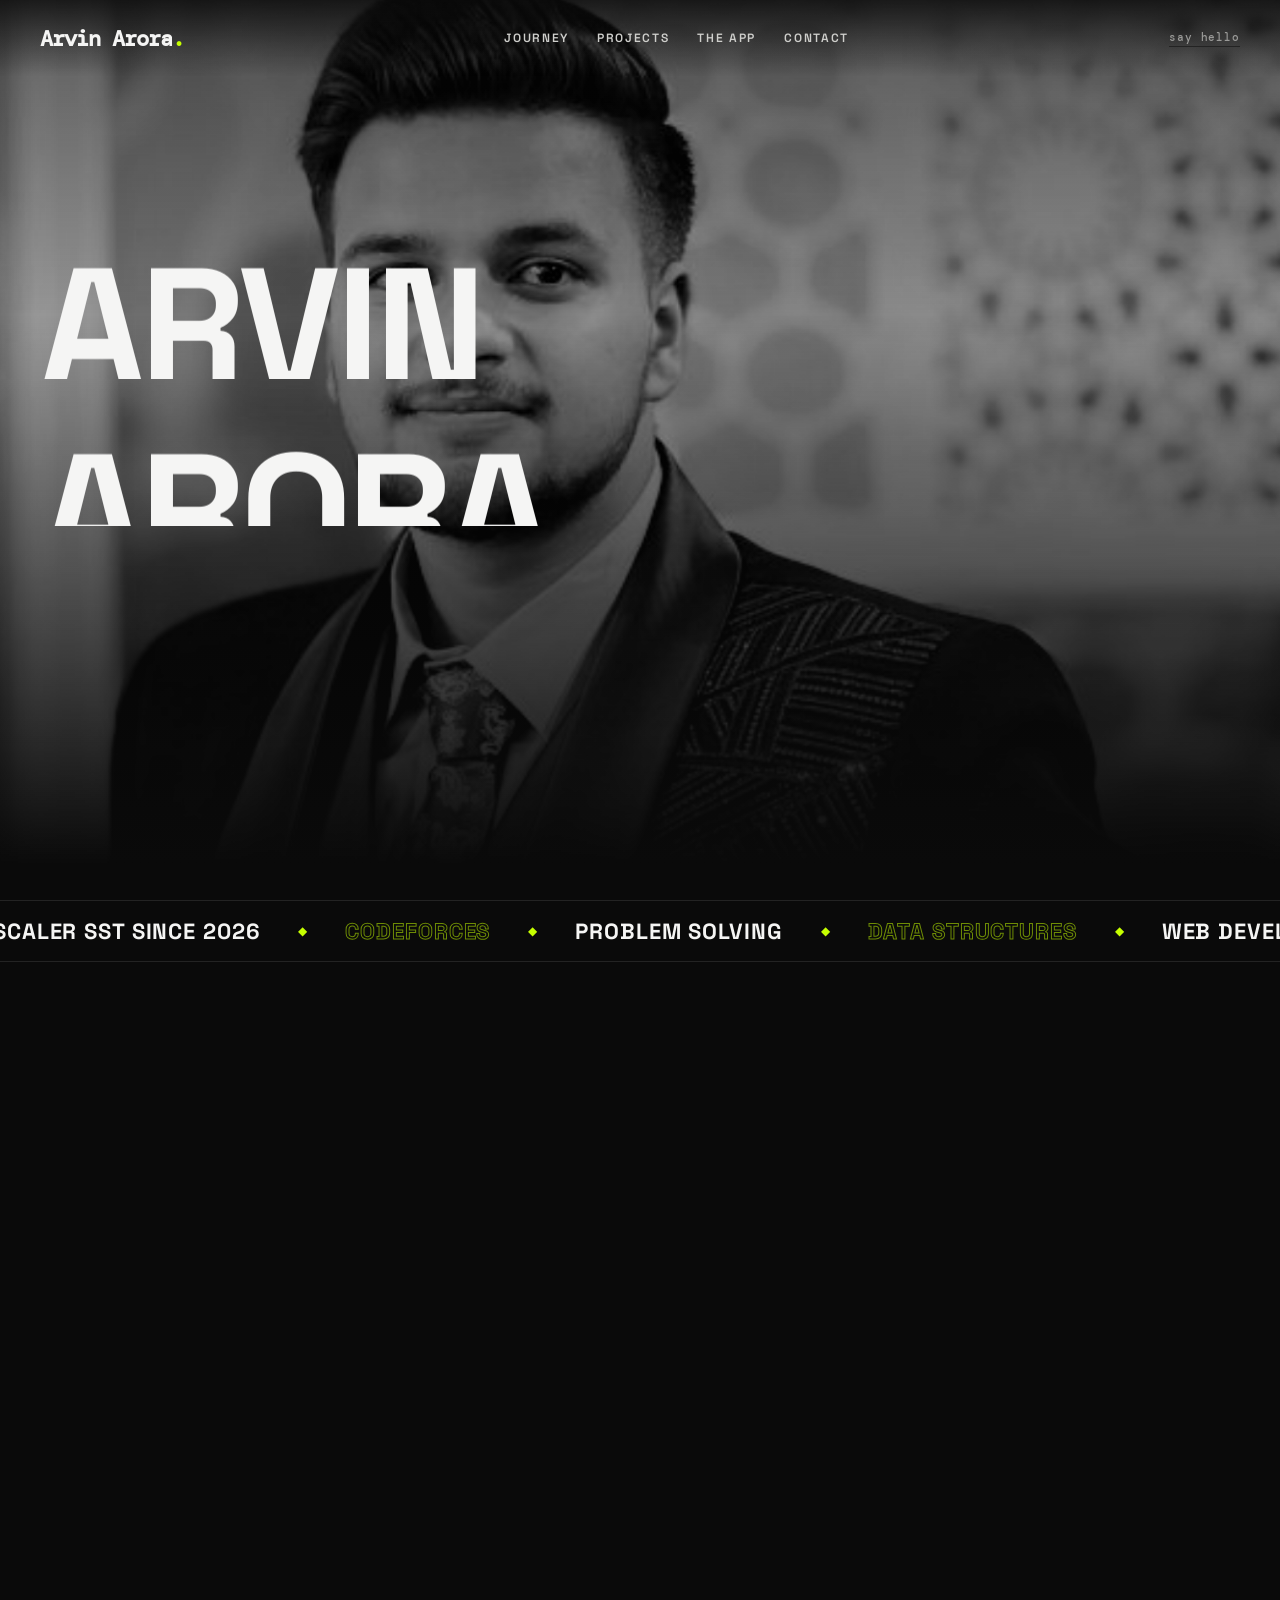
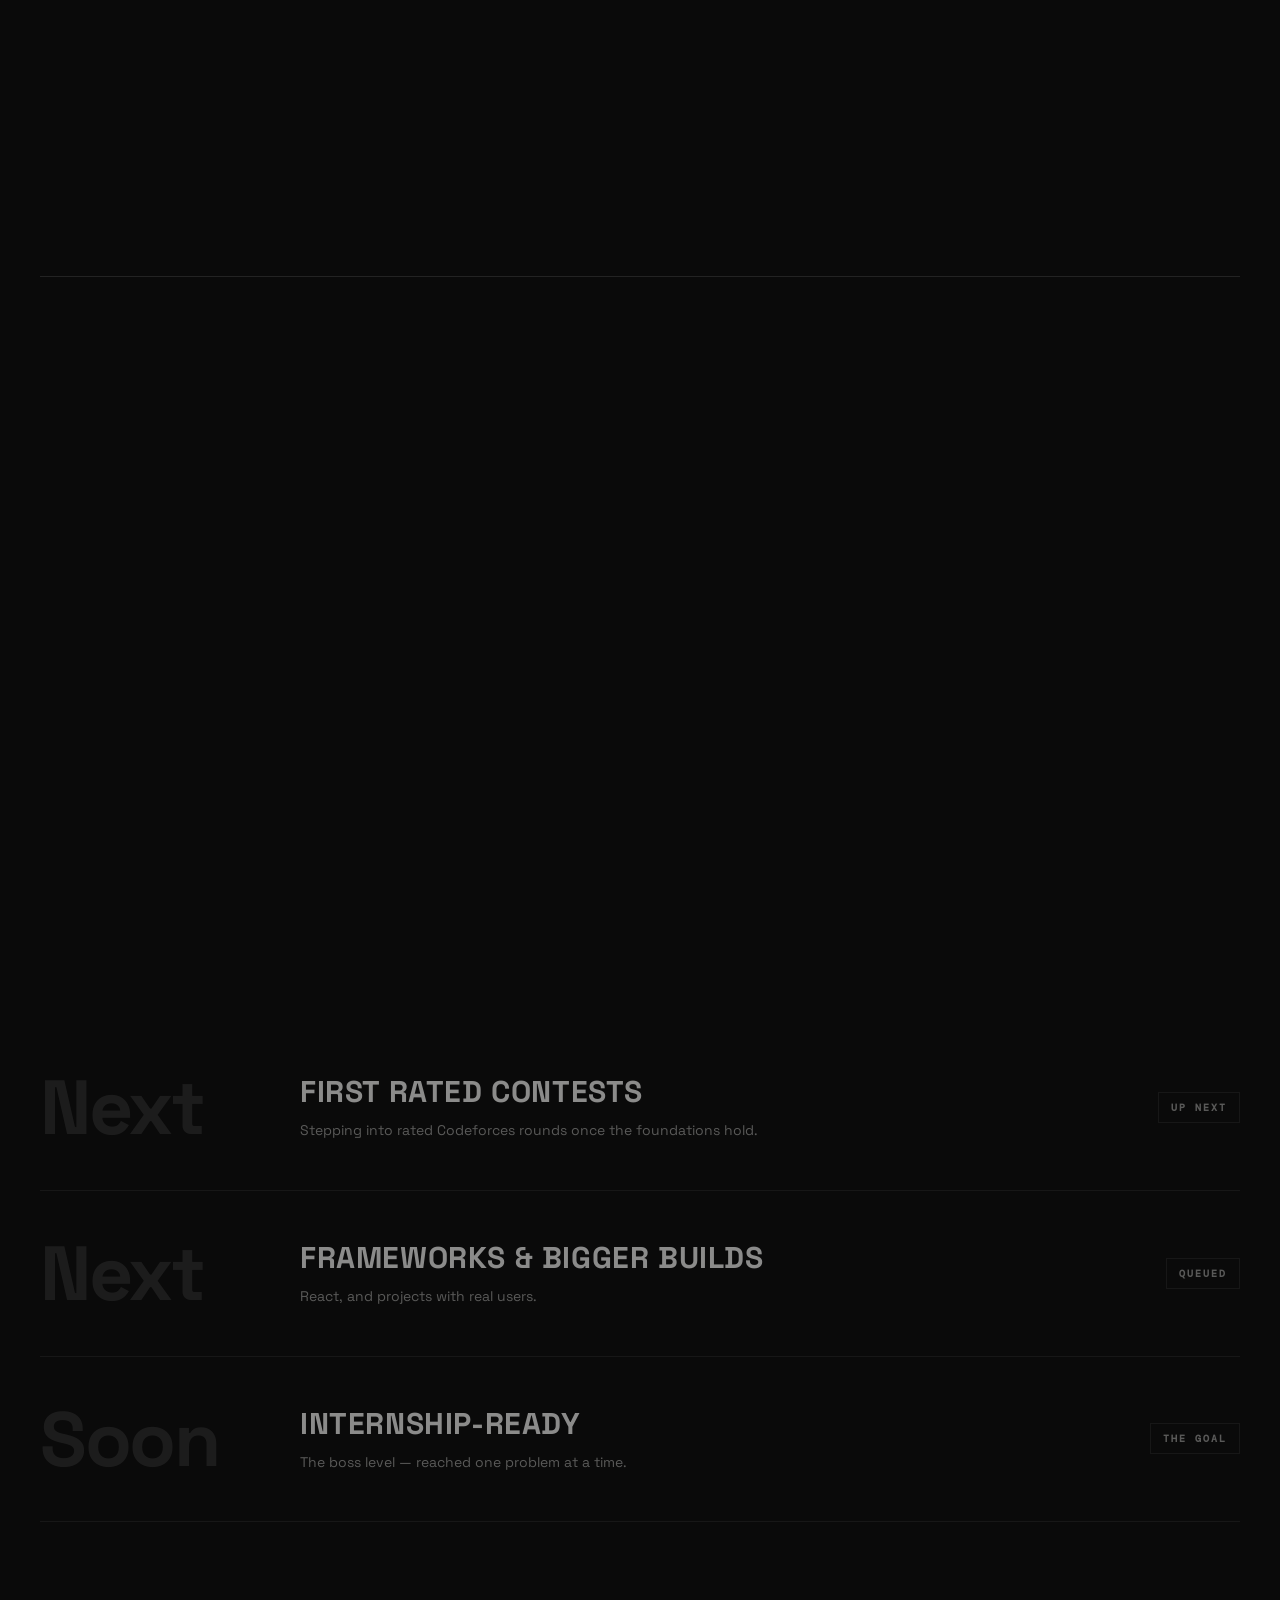
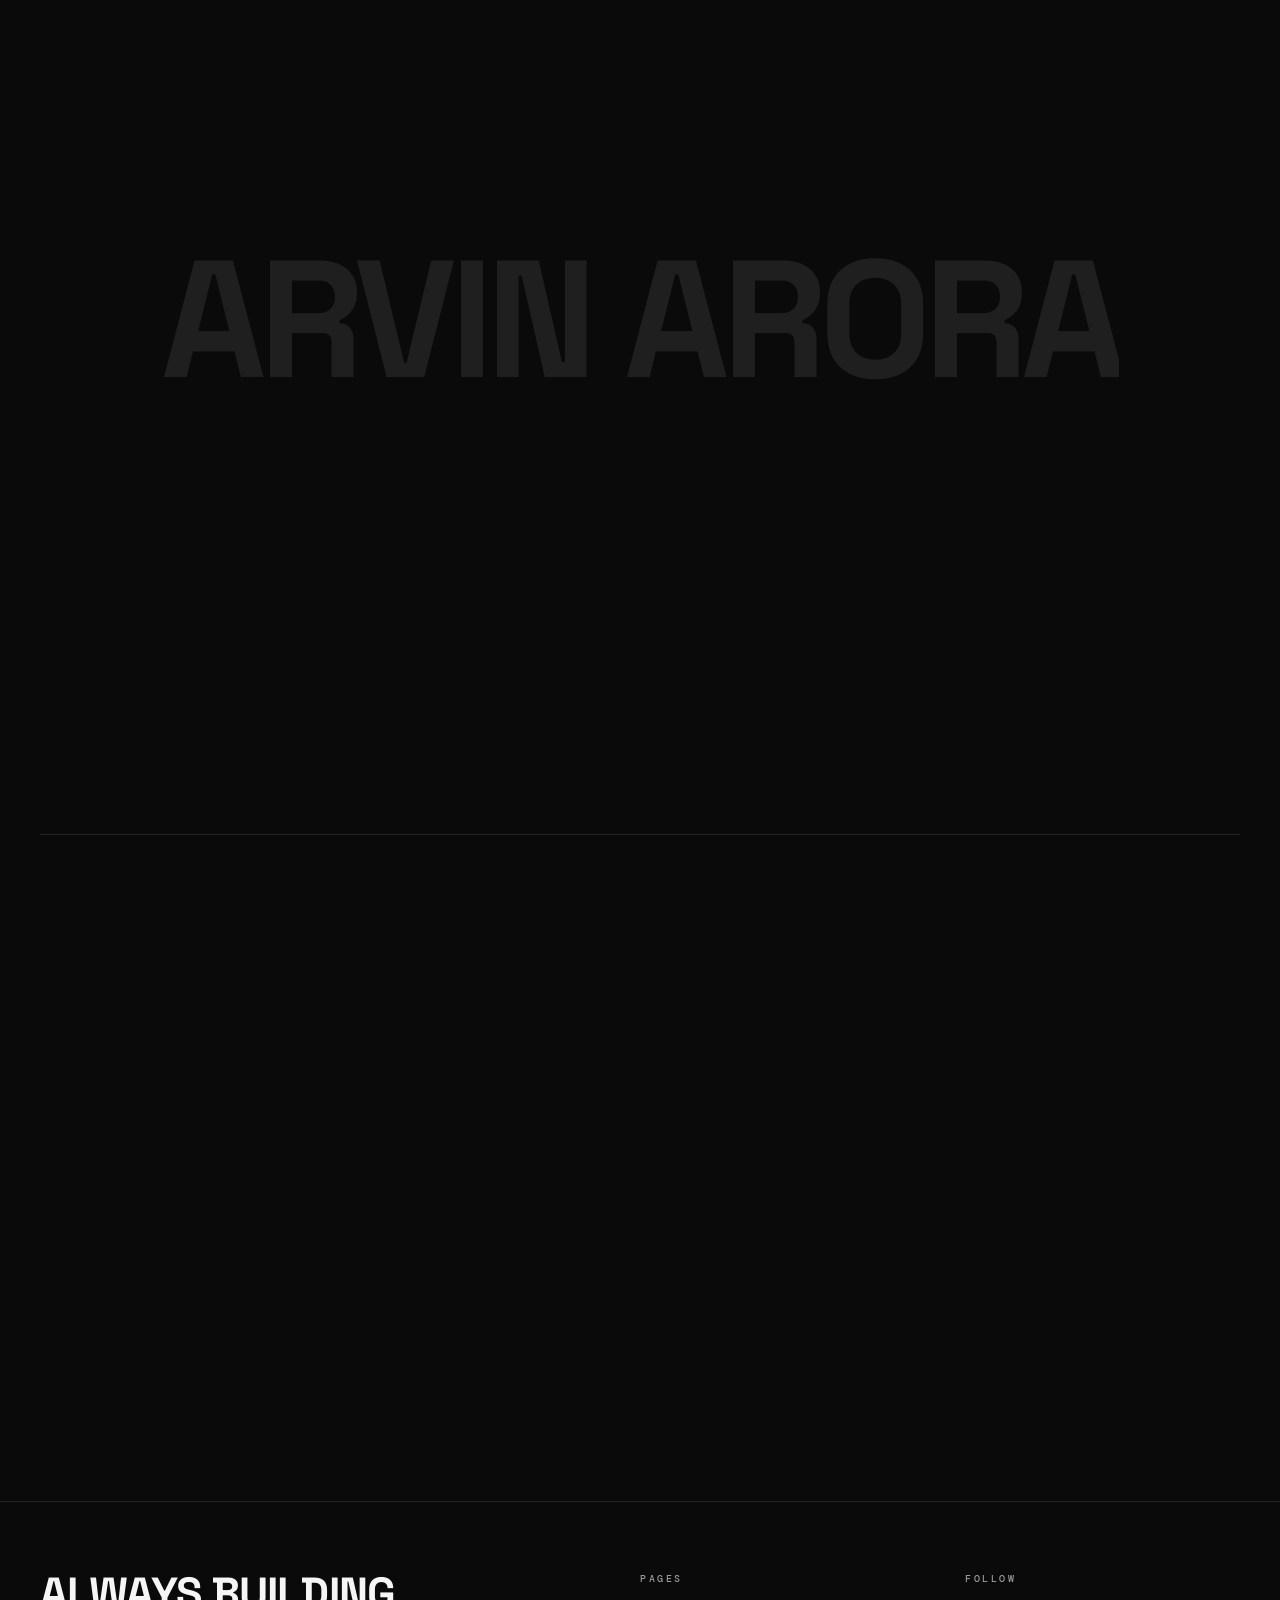
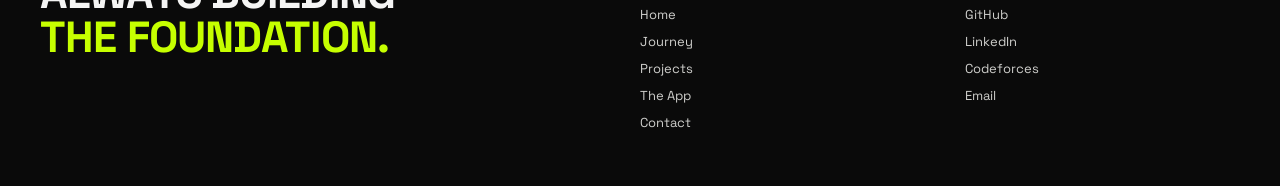
==== commit 0d0ebea3: "Rebuild as an editorial one-pager inspired by landonorris.com Ground-up redesign in the athlete-bran" ====
--- a/about.html
+++ b/about.html
@@ -1,63 +1,12 @@
 <!DOCTYPE html>
 <html lang="en">
 <head>
-  <meta charset="UTF-8">
-  <meta name="viewport" content="width=device-width, initial-scale=1.0">
-  <meta name="description" content="About Arvin Arora — first-year student at Scaler School of Technology focused on programming fundamentals, DSA, and competitive programming.">
-  <meta name="theme-color" content="#0a0a0a">
-  <meta property="og:type" content="website">
-  <meta property="og:title" content="About | Arvin Arora">
-  <meta property="og:description" content="First-year student at Scaler School of Technology, building fundamentals one Codeforces problem at a time.">
-  <meta property="og:url" content="https://arvin-arora.github.io/about.html">
-  <meta property="og:image" content="https://arvin-arora.github.io/assets/arvin-1.jpg">
-  <meta name="twitter:card" content="summary">
-  <meta name="twitter:title" content="About | Arvin Arora">
-  <meta name="twitter:description" content="First-year student at Scaler School of Technology, building fundamentals one Codeforces problem at a time.">
-  <link rel="canonical" href="https://arvin-arora.github.io/about.html">
-  <title>About | Arvin Arora</title>
-  <link rel="icon" href="data:image/svg+xml,%3Csvg xmlns='http://www.w3.org/2000/svg' viewBox='0 0 64 64'%3E%3Crect width='64' height='64' rx='14' fill='%23ffffff'/%3E%3Ctext x='32' y='42' font-family='monospace' font-size='30' font-weight='700' fill='%23c6ff00' text-anchor='middle'%3EA%3C/text%3E%3C/svg%3E">
-  <link rel="preconnect" href="https://fonts.googleapis.com">
-  <link rel="preconnect" href="https://fonts.gstatic.com" crossorigin>
-  <link href="https://fonts.googleapis.com/css2?family=DM+Mono:wght@400;500&family=Space+Grotesk:wght@400;500;600;700&display=swap" rel="stylesheet">
-  <link rel="stylesheet" href="style.css?v=53">
+<meta charset="UTF-8">
+<meta http-equiv="refresh" content="0;url=/#home">
+<link rel="canonical" href="https://arvin-arora.github.io/">
+<title>Arvin Arora</title>
 </head>
-<body>
-  <canvas id="bgCanvas" aria-hidden="true"></canvas>
-  <div class="ambient" aria-hidden="true"><i></i><i></i><i></i></div>
-  <div class="cursor-dot" id="cursorDot" aria-hidden="true"></div>
-  <div class="cursor-ring" id="cursorRing" aria-hidden="true"></div>
-  <header class="site-header" id="siteHeader">
-    <a class="brand" href="index.html" aria-label="Arvin Arora home">A<i>rvin&nbsp;</i>A<i>rora</i><span>.</span></a>
-    <div class="header-right">
-      <nav aria-label="Main navigation"><a href="about.html" class="is-active">About</a><a href="journey.html">Journey</a><a href="projects.html">Projects</a><a href="contact.html">Contact</a></nav>
-      <button class="music-toggle" id="musicToggle" type="button" aria-label="Play background music" aria-pressed="false" title="Ambient music"><span class="eq"><i></i><i></i><i></i></span></button>
-    </div>
-    <div class="progress-bar" id="progressBar" aria-hidden="true"></div>
-  </header>
-  <main>
-    <section class="about section" id="about" data-ghost="01">
-      <div class="section-label-row reveal"><p class="section-label">LEVEL 01 / ABOUT ME</p><div class="section-details"><h4>Quick facts</h4><ul><li>First-year student at Scaler School of Technology</li><li>Focus: fundamentals, DSA &amp; competitive programming</li><li><span class="cf-count">89+</span> problems solved on Codeforces (Arvin2417)</li><li>First real project shipped: Hostel Attendance App</li></ul></div></div>
-      <div class="about-grid"><h2 class="reveal">Growing one<br><em>problem</em> at a time.</h2><div class="about-copy reveal"><p>Hey! I’m <strong class="hl-name">Arvin Arora</strong>, a <strong>first-year student at Scaler School of Technology</strong> and an <strong>aspiring software developer</strong>.</p><p>I’m currently focused on strengthening my <strong>programming fundamentals and problem-solving skills</strong> — rather than rushing into large projects, I’m taking the time to <strong>get the basics right</strong> and stress-test my thinking against real problems.</p><p>A major part of that process is <strong>Codeforces</strong>, where I regularly practice reasoning through approaches, algorithms, and edge cases.</p></div></div>
-      <div class="about-cards">
-        <div class="about-card reveal"><h4>01 / PLAYER STATS</h4><ul>
-          <li><b>Year 1</b><span>Scaler School of Technology</span></li>
-          <li><b><span class="cf-count">89+</span> problems</b><span>solved on Codeforces · live</span></li>
-          <li><b><span id="cfStreak">15</span>-day</b><span>max solving streak</span></li>
-          <li><b>2 builds</b><span>shipped — the app + this universe</span></li>
-        </ul></div>
-        <div class="about-card reveal"><h4>02 / TOOLKIT</h4><div class="project-tags"><span>C++</span><span>JavaScript</span><span>HTML</span><span>CSS</span><span>React Native</span><span>TypeScript</span><span>Node.js</span><span>Docker</span><span>Git</span></div><p>Every tool here has shipped in a real build — the hostel app, its backend, or this site. No résumé padding.</p></div>
-        <div class="about-card reveal"><h4>03 / ACTIVE QUESTS</h4><ul>
-          <li>Fundamentals &amp; DSA deep-dive<span class="status">IN PROGRESS</span></li>
-          <li>Daily Codeforces practice<span class="status">ONGOING</span></li>
-          <li>First rated contest<span class="status">QUEUED</span></li>
-          <li>Next real project<span class="status">LOADING…</span></li>
-        </ul></div>
-      </div>
-    </section>
-    <div class="page-next pn-left"><a href="journey.html"><small>LEVEL 02 PORTAL — FOUND IT DOWN HERE, LEFT SIDE</small><b>My Coding Journey <i>→</i></b></a></div>
-  </main>
-  <footer><a class="brand" href="index.html">AA<span>.</span></a><p>© 2026 Arvin Arora. Built while learning. <span class="whisper-inline">· 3 more portals are waiting…</span></p><a href="#">Back to top ↑</a></footer>
-  <div class="portal-overlay" id="portalOverlay" aria-hidden="true"><div class="iris"></div><div class="ring"></div></div>
-  <script src="script.js?v=38"></script>
+<body style="background:#0A0A0A;color:#F5F5F4;font-family:sans-serif;padding:40px">
+<p>Moved — <a style="color:#C6FF00" href="/#home">continue to the site</a>.</p>
 </body>
-</html>
+</html>
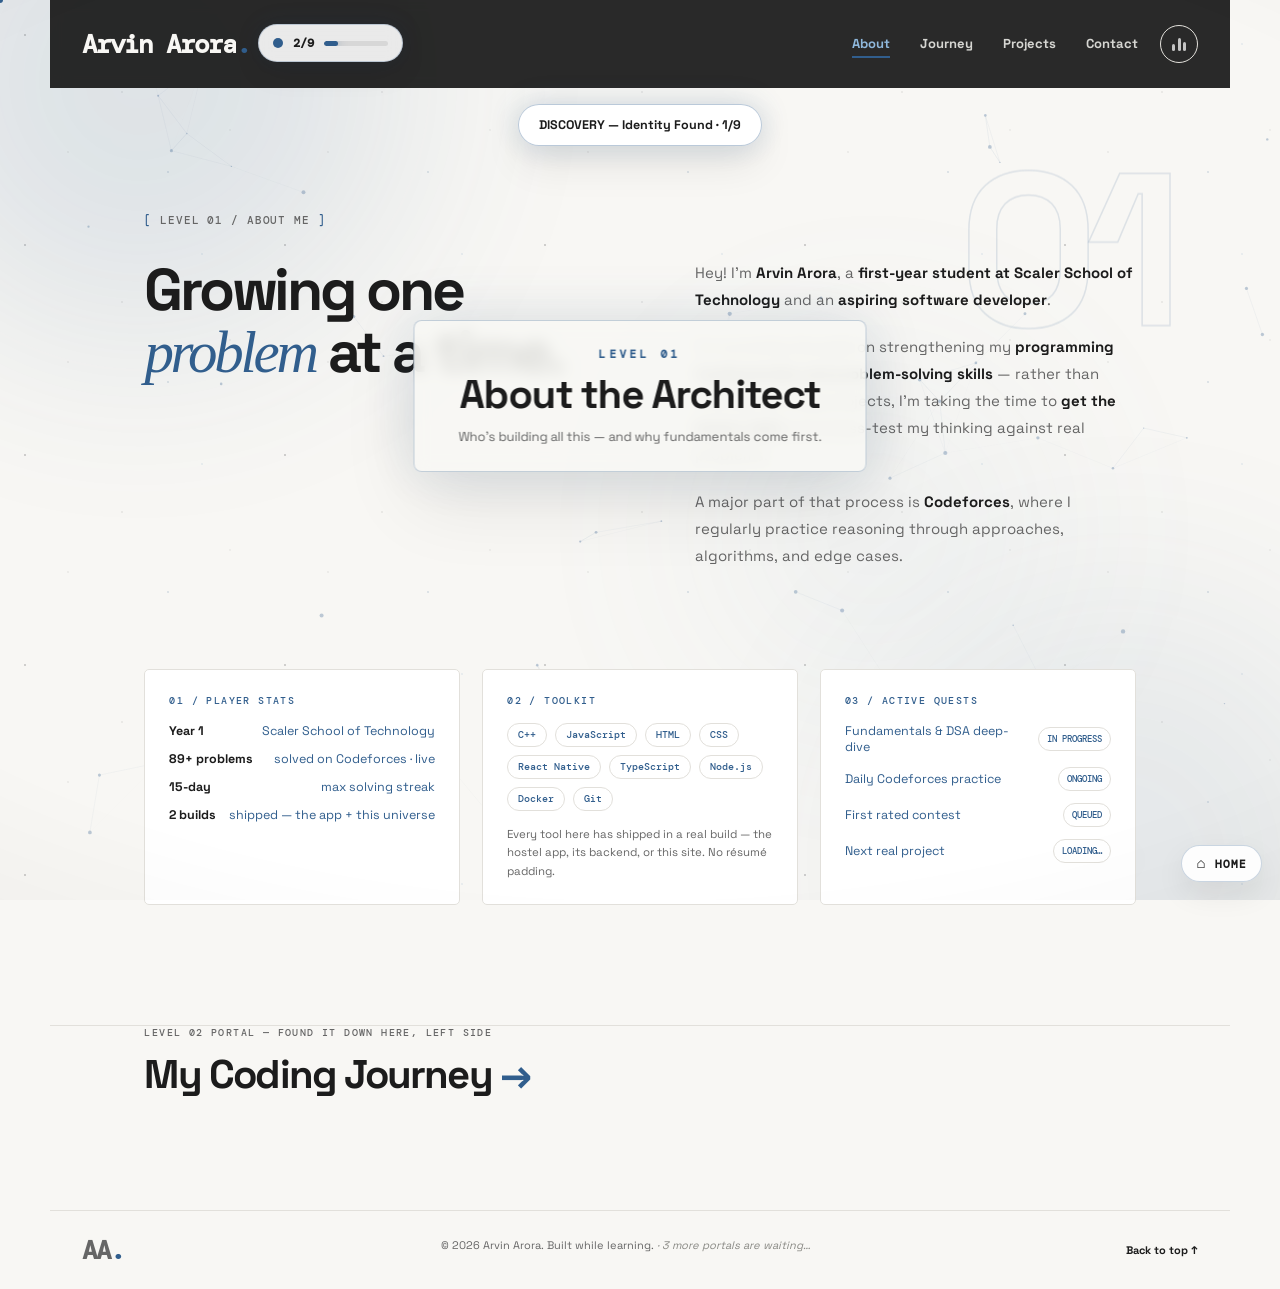
==== commit adcba107: "Unique Portfolio Website" ====
--- a/about.html
+++ b/about.html
@@ -1,12 +1,63 @@
 <!DOCTYPE html>
 <html lang="en">
 <head>
-<meta charset="UTF-8">
-<meta http-equiv="refresh" content="0;url=/#home">
-<link rel="canonical" href="https://arvin-arora.github.io/">
-<title>Arvin Arora</title>
+  <meta charset="UTF-8">
+  <meta name="viewport" content="width=device-width, initial-scale=1.0">
+  <meta name="description" content="About Arvin Arora — first-year student at Scaler School of Technology focused on programming fundamentals, DSA, and competitive programming.">
+  <meta name="theme-color" content="#f8f7f4">
+  <meta property="og:type" content="website">
+  <meta property="og:title" content="About | Arvin Arora">
+  <meta property="og:description" content="First-year student at Scaler School of Technology, building fundamentals one Codeforces problem at a time.">
+  <meta property="og:url" content="https://arvin-arora.github.io/about.html">
+  <meta property="og:image" content="https://arvin-arora.github.io/assets/arvin-1.jpg">
+  <meta name="twitter:card" content="summary">
+  <meta name="twitter:title" content="About | Arvin Arora">
+  <meta name="twitter:description" content="First-year student at Scaler School of Technology, building fundamentals one Codeforces problem at a time.">
+  <link rel="canonical" href="https://arvin-arora.github.io/about.html">
+  <title>About | Arvin Arora</title>
+  <link rel="icon" href="data:image/svg+xml,%3Csvg xmlns='http://www.w3.org/2000/svg' viewBox='0 0 64 64'%3E%3Crect width='64' height='64' rx='14' fill='%23ffffff'/%3E%3Ctext x='32' y='42' font-family='monospace' font-size='30' font-weight='700' fill='%23315e8d' text-anchor='middle'%3EA%3C/text%3E%3C/svg%3E">
+  <link rel="preconnect" href="https://fonts.googleapis.com">
+  <link rel="preconnect" href="https://fonts.gstatic.com" crossorigin>
+  <link href="https://fonts.googleapis.com/css2?family=DM+Mono:wght@400;500&family=Space+Grotesk:wght@400;500;600;700&display=swap" rel="stylesheet">
+  <link rel="stylesheet" href="style.css?v=52">
 </head>
-<body style="background:#0A0A0A;color:#F5F5F4;font-family:sans-serif;padding:40px">
-<p>Moved — <a style="color:#C6FF00" href="/#home">continue to the site</a>.</p>
+<body>
+  <canvas id="bgCanvas" aria-hidden="true"></canvas>
+  <div class="ambient" aria-hidden="true"><i></i><i></i><i></i></div>
+  <div class="cursor-dot" id="cursorDot" aria-hidden="true"></div>
+  <div class="cursor-ring" id="cursorRing" aria-hidden="true"></div>
+  <header class="site-header" id="siteHeader">
+    <a class="brand" href="index.html" aria-label="Arvin Arora home">A<i>rvin&nbsp;</i>A<i>rora</i><span>.</span></a>
+    <div class="header-right">
+      <nav aria-label="Main navigation"><a href="about.html" class="is-active">About</a><a href="journey.html">Journey</a><a href="projects.html">Projects</a><a href="contact.html">Contact</a></nav>
+      <button class="music-toggle" id="musicToggle" type="button" aria-label="Play background music" aria-pressed="false" title="Ambient music"><span class="eq"><i></i><i></i><i></i></span></button>
+    </div>
+    <div class="progress-bar" id="progressBar" aria-hidden="true"></div>
+  </header>
+  <main>
+    <section class="about section" id="about" data-ghost="01">
+      <div class="section-label-row reveal"><p class="section-label">LEVEL 01 / ABOUT ME</p><div class="section-details"><h4>Quick facts</h4><ul><li>First-year student at Scaler School of Technology</li><li>Focus: fundamentals, DSA &amp; competitive programming</li><li><span class="cf-count">89+</span> problems solved on Codeforces (Arvin2417)</li><li>First real project shipped: Hostel Attendance App</li></ul></div></div>
+      <div class="about-grid"><h2 class="reveal">Growing one<br><em>problem</em> at a time.</h2><div class="about-copy reveal"><p>Hey! I’m <strong class="hl-name">Arvin Arora</strong>, a <strong>first-year student at Scaler School of Technology</strong> and an <strong>aspiring software developer</strong>.</p><p>I’m currently focused on strengthening my <strong>programming fundamentals and problem-solving skills</strong> — rather than rushing into large projects, I’m taking the time to <strong>get the basics right</strong> and stress-test my thinking against real problems.</p><p>A major part of that process is <strong>Codeforces</strong>, where I regularly practice reasoning through approaches, algorithms, and edge cases.</p></div></div>
+      <div class="about-cards">
+        <div class="about-card reveal"><h4>01 / PLAYER STATS</h4><ul>
+          <li><b>Year 1</b><span>Scaler School of Technology</span></li>
+          <li><b><span class="cf-count">89+</span> problems</b><span>solved on Codeforces · live</span></li>
+          <li><b><span id="cfStreak">15</span>-day</b><span>max solving streak</span></li>
+          <li><b>2 builds</b><span>shipped — the app + this universe</span></li>
+        </ul></div>
+        <div class="about-card reveal"><h4>02 / TOOLKIT</h4><div class="project-tags"><span>C++</span><span>JavaScript</span><span>HTML</span><span>CSS</span><span>React Native</span><span>TypeScript</span><span>Node.js</span><span>Docker</span><span>Git</span></div><p>Every tool here has shipped in a real build — the hostel app, its backend, or this site. No résumé padding.</p></div>
+        <div class="about-card reveal"><h4>03 / ACTIVE QUESTS</h4><ul>
+          <li>Fundamentals &amp; DSA deep-dive<span class="status">IN PROGRESS</span></li>
+          <li>Daily Codeforces practice<span class="status">ONGOING</span></li>
+          <li>First rated contest<span class="status">QUEUED</span></li>
+          <li>Next real project<span class="status">LOADING…</span></li>
+        </ul></div>
+      </div>
+    </section>
+    <div class="page-next pn-left"><a href="journey.html"><small>LEVEL 02 PORTAL — FOUND IT DOWN HERE, LEFT SIDE</small><b>My Coding Journey <i>→</i></b></a></div>
+  </main>
+  <footer><a class="brand" href="index.html">AA<span>.</span></a><p>© 2026 Arvin Arora. Built while learning. <span class="whisper-inline">· 3 more portals are waiting…</span></p><a href="#">Back to top ↑</a></footer>
+  <div class="portal-overlay" id="portalOverlay" aria-hidden="true"><div class="iris"></div><div class="ring"></div></div>
+  <script src="script.js?v=37"></script>
 </body>
-</html>+</html>
--- a/style.css
+++ b/style.css
@@ -0,0 +1,851 @@
+:root{
+  --background:#F8F7F4;
+  --surface:#FFFFFF;
+  --text:#1C1C1C;
+  --text-secondary:#666666;
+  --accent:#315E8D;
+  --accent-hover:#244A70;
+  --border:#E2E0DB;
+  /* internal aliases used throughout this stylesheet */
+  --bg:var(--background);
+  --bg-soft:#EFEDE8;
+  --surface-2:#F1EFEA;
+  --muted:var(--text-secondary);
+  --line:var(--border);
+  --accent-2:var(--accent);
+  --accent-3:#7EA6C9;
+  --serif:Georgia,'Times New Roman',serif;
+}
+*{box-sizing:border-box}
+html{scroll-behavior:smooth}
+body{margin:0;background:var(--bg);color:var(--text);font-family:'Space Grotesk',Arial,sans-serif;overflow-x:hidden;-webkit-font-smoothing:antialiased;-moz-osx-font-smoothing:grayscale;text-rendering:optimizeLegibility}
+a{color:inherit;text-decoration:none}
+::selection{background:var(--accent);color:#ffffff}
+::-webkit-scrollbar{width:10px}
+::-webkit-scrollbar-track{background:var(--bg)}
+::-webkit-scrollbar-thumb{background:#e2e0db;border-radius:3px}
+::-webkit-scrollbar-thumb:hover{background:#7ea6c9}
+a:focus-visible,button:focus-visible{outline:2px solid var(--accent);outline-offset:3px}
+
+/* fixed chrome */
+.progress-bar{position:absolute;bottom:-1px;left:0;height:3px;width:100%;z-index:60;border-radius:0 2px 2px 0;background:var(--accent-2);box-shadow:0 0 14px #315e8d66;transform:scaleX(0);transform-origin:left;transition:transform .12s linear}
+#bgCanvas{position:fixed;inset:0;z-index:0;pointer-events:none;opacity:.6}
+.cursor-dot,.cursor-ring{display:none;position:fixed;top:0;left:0;border-radius:50%;pointer-events:none;z-index:100;transform:translate(-50%,-50%)}
+body.has-cursor .cursor-dot,body.has-cursor .cursor-ring{display:block}
+.cursor-dot{width:6px;height:6px;background:var(--accent)}
+.cursor-ring{width:34px;height:34px;border:1.5px solid #315e8d66;transition:width .25s ease,height .25s ease,border-color .25s ease}
+.cursor-ring.is-hover{width:54px;height:54px;border-color:#315e8daa}
+
+/* layout shells */
+.site-header,main,footer{max-width:1180px;margin:auto}
+main,footer{position:relative;z-index:2}
+
+/* header */
+.site-header{position:sticky;top:0;z-index:20;min-height:88px;padding:0 32px;display:flex;align-items:center;justify-content:space-between;background:#1c1c1cf0;color:#f8f7f4;backdrop-filter:blur(6px);-webkit-backdrop-filter:blur(6px);border-bottom:1px solid transparent;transition:min-height .5s cubic-bezier(.22,1,.36,1),background-color .5s ease,border-color .5s ease,box-shadow .5s ease,backdrop-filter .5s ease}
+.site-header.is-scrolled{min-height:64px;background:#1c1c1cfb;backdrop-filter:blur(16px);-webkit-backdrop-filter:blur(16px);border-bottom-color:#315e8d;box-shadow:0 12px 34px #1c1c1c40}
+.brand{font:700 26px/1 'DM Mono',monospace;letter-spacing:-2px;display:inline-block;transition:transform .55s cubic-bezier(.34,1.56,.64,1),color .35s ease,font-size .5s cubic-bezier(.22,1,.36,1)}
+.site-header.is-scrolled .brand{font-size:22px}
+.brand:hover{transform:translateY(-2px) rotate(-3deg);color:var(--accent-2)}
+.brand span{color:var(--accent-2);display:inline-block;transition:transform .55s cubic-bezier(.34,1.56,.64,1)}
+.brand:hover span{transform:translateX(3px) scale(1.35)}
+/* brand morph: "Arvin Arora." at the top, folds into "AA." on scroll */
+.brand{display:inline-flex;align-items:baseline;white-space:pre}
+.brand i{font-style:normal;display:inline-block;overflow:hidden;max-width:3em;opacity:1;transition:max-width .5s cubic-bezier(.22,1,.36,1),opacity .3s ease .08s}
+.site-header.is-scrolled .brand i{max-width:0;opacity:0;transition:max-width .5s cubic-bezier(.22,1,.36,1),opacity .18s ease}
+@media(max-width:600px){.brand i{max-width:0;opacity:0}}
+.header-right{display:flex;align-items:center;gap:22px}
+nav{display:flex;gap:30px;font-size:13px;font-weight:700}
+nav a{position:relative;color:#d6d6d2;transition:color .35s ease,transform .45s cubic-bezier(.34,1.56,.64,1)}
+nav a::after{content:"";position:absolute;left:0;right:0;bottom:-6px;height:2px;background:var(--accent-2);transform:scaleX(0);transform-origin:right;transition:transform .45s cubic-bezier(.22,1,.36,1)}
+nav a:hover{color:#ffffff;transform:translateY(-2px)}
+nav a:hover::after,nav a.is-active::after{transform:scaleX(1);transform-origin:left}
+nav a.is-active{color:#8fb8dc}
+.music-toggle{display:inline-flex;align-items:center;justify-content:center;width:38px;height:38px;border-radius:50%;border:1px solid var(--line);background:transparent;cursor:pointer;padding:0;transition:border-color .35s ease,transform .45s cubic-bezier(.34,1.56,.64,1),box-shadow .35s ease}
+.music-toggle:hover{border-color:var(--accent);transform:translateY(-2px) scale(1.06);box-shadow:0 0 16px #315e8d40}
+.eq{display:flex;align-items:flex-end;gap:2.5px;height:14px}
+.eq i{width:3px;border-radius:2px;background:#c4c4c4;transform-origin:bottom;transition:background .3s ease}
+.eq i:nth-child(1){height:7px}
+.eq i:nth-child(2){height:13px}
+.eq i:nth-child(3){height:9px}
+.music-toggle.is-playing .eq i{background:#8fb8dc;animation:eqBounce .8s ease-in-out infinite alternate}
+.music-toggle.is-playing .eq i:nth-child(2){animation-delay:.25s}
+.music-toggle.is-playing .eq i:nth-child(3){animation-delay:.5s}
+@keyframes eqBounce{from{transform:scaleY(.35)}to{transform:scaleY(1.25)}}
+
+/* hero */
+.hero{position:relative;min-height:570px;margin-top:28px;padding:80px 8% 78px;display:grid;grid-template-columns:1.15fr .85fr;align-items:center;background:var(--bg-soft);border-radius:4px;overflow:hidden;border:1px solid var(--line)}
+.hero-copy,.hero-art{position:relative;z-index:2}
+.aurora{position:absolute;inset:0;z-index:0;pointer-events:none}
+.aurora i{position:absolute;width:420px;height:420px;border-radius:50%;filter:blur(95px);opacity:.2}
+.aurora i:nth-child(1){background:var(--accent);top:-160px;left:-90px;animation:drift1 26s ease-in-out infinite alternate}
+.aurora i:nth-child(2){background:var(--accent-2);bottom:-190px;right:-60px;opacity:.14;animation:drift2 32s ease-in-out infinite alternate}
+.aurora i:nth-child(3){background:var(--accent-3);top:30%;left:45%;width:300px;height:300px;opacity:.11;animation:drift3 22s ease-in-out infinite alternate}
+@keyframes drift1{to{transform:translate(140px,90px) scale(1.2)}}
+@keyframes drift2{to{transform:translate(-120px,-80px) scale(1.15)}}
+@keyframes drift3{to{transform:translate(-90px,70px) scale(.85)}}
+.hero::after{content:"";position:absolute;inset:0;z-index:1;pointer-events:none;background:radial-gradient(560px circle at var(--mx,72%) var(--my,38%),#315e8d1a,transparent 65%)}
+.hero-photo{position:absolute;top:0;right:0;bottom:0;width:54%;z-index:0;opacity:.26;pointer-events:none;-webkit-mask-image:linear-gradient(270deg,#000 15%,transparent 85%);mask-image:linear-gradient(270deg,#000 15%,transparent 85%)}
+.hero-photo img{width:100%;height:100%;object-fit:cover;object-position:50% 12%;filter:grayscale(1) brightness(1.12) contrast(1.05) sepia(1) hue-rotate(170deg) saturate(1.3)}
+
+.eyebrow,.section-label{font:500 11px/1.4 'DM Mono',monospace;letter-spacing:.08em;color:#666666;transition:color .3s ease,letter-spacing .3s ease}
+.section-label:hover{color:var(--accent);letter-spacing:.16em}
+.eyebrow{display:flex;align-items:center;gap:9px}
+.eyebrow span{display:inline-block;width:8px;height:8px;border-radius:50%;background:var(--accent-2);animation:glowDot 2.4s ease-in-out infinite}
+@keyframes glowDot{0%,100%{box-shadow:0 0 0 0 #315e8d66}50%{box-shadow:0 0 0 7px #315e8d00}}
+
+h1,h2,h3,p{margin-top:0}
+h1,h2{letter-spacing:-.055em}
+h1{margin:20px 0;font-size:clamp(43px,5.3vw,72px);line-height:1.06;font-weight:800}
+em{font-family:var(--serif);font-weight:400}
+h1 em,h2 em{color:var(--accent-2)}
+@keyframes gradientShift{0%,100%{background-position:0% 50%}50%{background-position:100% 50%}}
+
+/* glitch name */
+.glitch{position:relative;display:inline-block;color:var(--accent)}
+.glitch::before,.glitch::after{content:attr(data-text);position:absolute;inset:0;opacity:0;pointer-events:none}
+.glitch:hover::before{opacity:.9;color:var(--accent-3);clip-path:inset(0 0 52% 0);animation:glitchShift .3s steps(2) infinite}
+.glitch:hover::after{opacity:.9;color:var(--accent-2);clip-path:inset(52% 0 0 0);animation:glitchShift .3s steps(2) infinite reverse}
+@keyframes glitchShift{0%{transform:translate(-3px,-2px)}50%{transform:translate(2px,1px)}100%{transform:translate(-2px,2px)}}
+
+/* typewriter */
+.type-slot{white-space:nowrap}
+#typeText{color:var(--text)}
+.type-caret{display:inline-block;width:.5em;height:.9em;margin-left:8px;background:var(--accent-2);vertical-align:-2px;animation:blink 1s steps(2) infinite}
+@keyframes blink{50%{opacity:0}}
+
+.hero-description{max-width:510px;font-size:15px;line-height:1.75;color:var(--muted)}
+
+.hero-stats{display:flex;gap:34px;flex-wrap:wrap;margin-top:38px}
+.stat-chip{padding-left:18px;border-left:2px solid var(--accent);transition:transform .3s ease}
+.stat-chip:first-child{padding-left:0;border-left:none}
+.stat-chip:hover{transform:translateY(-4px)}
+.stat-chip b{display:block;font:800 24px/1 'DM Mono',monospace;letter-spacing:-.02em;color:var(--text);transition:color .3s ease,text-shadow .3s ease}
+.stat-chip:hover b{color:var(--accent);text-shadow:0 0 18px #315e8d66}
+.stat-chip span{display:block;margin-top:5px;font:500 10px/1 'DM Mono',monospace;letter-spacing:.06em;text-transform:uppercase;color:var(--muted);transition:color .3s ease}
+.stat-chip:hover span{color:#315e8d}
+.flip-label{position:relative;overflow:hidden}
+.flip-label i{font:inherit;font-style:normal;letter-spacing:inherit;display:block;transition:transform .45s cubic-bezier(.22,1,.36,1),opacity .3s ease}
+.flip-label .fl-b{position:absolute;inset:0;transform:translateY(120%);opacity:0;color:var(--accent-2)!important}
+.flip-chip:hover .fl-a{transform:translateY(-120%);opacity:0}
+.flip-chip:hover .fl-b{transform:translateY(0);opacity:1}
+
+.hero-actions{display:flex;align-items:center;gap:24px;margin-top:32px}
+.button{position:relative;overflow:hidden;display:inline-flex;align-items:center;gap:18px;padding:14px 18px;border-radius:4px;font-size:13px;font-weight:800}
+/* calm lift: solid blue, gentle rise with a soft shadow on hover */
+.button-primary{background:var(--accent);color:#ffffff;box-shadow:0 1px 2px #00000014;transition:transform .2s ease,box-shadow .2s ease}
+.button-primary:hover{transform:translateY(-2px);background:var(--accent-hover);box-shadow:0 8px 20px #315e8d3d}
+.button-primary:active{transform:translateY(0);box-shadow:0 3px 10px #315e8d33}
+.button-primary::before{content:none}
+.button span,.text-link span{display:inline-block;transition:transform .25s ease}
+.button:hover span{transform:translateX(3px)}
+.text-link:hover span{transform:translate(3px,3px)}
+.text-link{font-size:13px;font-weight:800;border-bottom:1px solid var(--accent);padding-bottom:3px;transition:color .25s ease,letter-spacing .25s ease}
+.text-link:hover{color:var(--accent);letter-spacing:.02em}
+.ripple{position:absolute;border-radius:50%;background:#ffffff59;transform:scale(0);animation:rippleAnim .6s ease-out forwards;pointer-events:none}
+@keyframes rippleAnim{to{transform:scale(3.2);opacity:0}}
+
+/* hero art: terminal */
+.hero-art{width:380px;height:380px;margin:auto}
+.orbit{position:absolute;border:1px solid #315e8d26;border-radius:50%}
+.orbit-one{inset:4px 0 0 4px;animation:spin 22s linear infinite}
+.orbit-two{inset:42px;transform:rotate(40deg);animation:spinReverse 16s linear infinite}
+@keyframes spin{to{transform:rotate(360deg)}}
+@keyframes spinReverse{to{transform:rotate(-360deg)}}
+.terminal{position:absolute;inset:52px 4px;display:flex;flex-direction:column;background:#08080bf0;border:1px solid #315e8d33;border-radius:5px;overflow:hidden;z-index:1;box-shadow:0 24px 60px #00000015,0 0 45px #315e8d1a;transition:transform .4s ease,box-shadow .4s ease,border-color .4s ease}
+.terminal:hover{transform:translateY(-5px);border-color:#315e8d66;box-shadow:0 30px 70px #00000018,0 0 60px #315e8d33}
+.terminal-bar{display:flex;align-items:center;gap:6px;padding:10px 12px;background:#15151b;border-bottom:1px solid #315e8d22;flex:none}
+.terminal-bar i{width:10px;height:10px;border-radius:50%;transition:transform .25s ease}
+.terminal-bar:hover i{transform:scale(1.2)}
+.terminal-bar i:nth-child(1){background:#ff5f56}
+.terminal-bar i:nth-child(2){background:#ffbd2e}
+.terminal-bar i:nth-child(3){background:#27c93f}
+.terminal-bar span{margin-left:8px;font:500 9px 'DM Mono',monospace;color:var(--muted);letter-spacing:.05em}
+.terminal-body{flex:1;padding:13px 14px;font:500 11.5px/1.95 'DM Mono',monospace;color:#d8dae2;overflow:hidden;contain:layout paint}
+.t-line{white-space:pre-wrap;word-break:break-word;min-height:1.95em}
+.t-line .t-prompt{color:var(--accent-3)}
+.t-line.out{color:var(--muted)}
+.t-line.hi{color:#34d399}
+.t-line.code{color:#d8dae2}
+.t-kw{color:var(--accent)}
+.t-str{color:var(--accent-3)}
+.t-cm{color:#8a8a85;font-style:italic}
+.t-caret{display:inline-block;width:7px;height:13px;background:#7ea6c9;vertical-align:-2px;animation:blink 1s steps(2) infinite}
+.floating-card{position:absolute;z-index:2;background:var(--surface-2);border:1px solid var(--line);box-shadow:0 10px 25px #00000080;border-radius:5px;padding:12px;animation:float 5s ease-in-out infinite;transition:transform .3s ease,box-shadow .3s ease,border-color .3s ease;cursor:default}
+.floating-card:hover{animation:none;transform:translateY(-8px) scale(1.08);box-shadow:0 18px 38px #000000b3;border-color:#315e8d66}
+@keyframes float{0%,100%{transform:translateY(0)}50%{transform:translateY(-10px)}}
+.floating-card small{display:block;margin-top:6px;color:var(--muted);font:500 8px 'DM Mono',monospace}
+.card-code{top:14px;right:0}
+.card-code span{color:var(--accent);font:700 24px 'DM Mono',monospace;display:inline-block;transition:transform .3s ease}
+.card-code:hover span{transform:rotate(-8deg) scale(1.15)}
+.card-dot{bottom:30px;left:-6px;animation-delay:1.4s}
+.card-dot i{display:block;width:25px;height:25px;border-radius:50%;background:var(--accent);transition:transform .3s ease,box-shadow .3s ease}
+.card-dot:hover i{transform:scale(1.2);box-shadow:0 0 18px #315e8d88}
+
+/* marquee */
+.marquee{position:relative;z-index:2;overflow:hidden;width:104%;margin:34px 0 0 -2%;padding:15px 0;border-top:1px solid var(--line);border-bottom:1px solid var(--line);background:var(--bg-soft);transform:rotate(-1.2deg)}
+.marquee-track{display:flex;align-items:center;width:max-content;will-change:transform;animation:marqueeMove 26s linear infinite}
+.marquee:hover .marquee-track,.marquee.offscreen .marquee-track{animation-play-state:paused}
+.marquee span,.marquee i{margin-right:34px}
+.marquee span{font:800 25px 'Space Grotesk',sans-serif;letter-spacing:.02em;text-transform:uppercase;color:var(--text);white-space:nowrap;transition:color .3s ease}
+.marquee span:hover{color:var(--accent-2)}
+.marquee span.outline{color:transparent;-webkit-text-stroke:1px #315e8d99}
+.marquee span.outline:hover{-webkit-text-stroke:1px var(--accent-2)}
+.marquee i{color:var(--accent-2);font-style:normal;font-size:13px}
+@keyframes marqueeMove{to{transform:translateX(-50%)}}
+
+/* sections */
+.section{position:relative;padding:120px 8%}
+.section>*{position:relative;z-index:1}
+.section[data-ghost]::before{content:attr(data-ghost);position:absolute;top:44px;right:5%;font:800 clamp(110px,17vw,220px)/1 'Space Grotesk',sans-serif;letter-spacing:-.06em;color:transparent;-webkit-text-stroke:1.5px #315e8d24;pointer-events:none;z-index:0}
+.about{border-bottom:1px solid var(--line)}
+.about-grid{display:grid;grid-template-columns:1fr 1fr;gap:11%;margin-top:30px}
+.about h2,.section-heading h2,.contact h2{margin:0;font-size:clamp(38px,4.6vw,62px);line-height:1.06}
+.about-copy{max-width:490px;color:var(--muted);font-size:15px;line-height:1.8}
+.about-copy p{margin-bottom:20px;transition:color .35s ease,transform .35s ease}
+.about-copy p:hover{color:#1c1c1c;transform:translateX(6px)}
+.about-copy strong{color:var(--text);font-weight:700}
+.hl-name{color:var(--accent-2);font-weight:800}
+
+/* about: player profile cards */
+.about-cards{display:grid;grid-template-columns:repeat(3,1fr);gap:22px;margin-top:80px}
+.about-card{position:relative;padding:24px;background:var(--surface);border:1px solid var(--line);border-radius:5px;transition:transform .35s ease,border-color .35s ease,box-shadow .35s ease}
+.about-card:hover{transform:translateY(-6px);border-color:#315e8d4d;box-shadow:0 24px 50px #00000015}
+.about-card h4{margin:0 0 16px;font:500 10px 'DM Mono',monospace;letter-spacing:.14em;color:var(--accent)}
+.about-card ul{margin:0;padding:0;list-style:none;display:flex;flex-direction:column;gap:12px}
+.about-card li{display:flex;align-items:center;justify-content:space-between;gap:12px;font-size:12.5px;color:#315e8d}
+.about-card li b{font-weight:700;color:var(--text);white-space:nowrap}
+.about-card li span:not(.status){text-align:right}
+.about-card .status{flex:none}
+.about-card>p{margin:14px 0 0;font-size:11.5px;color:var(--muted);line-height:1.6}
+
+/* journey */
+.journey{background:var(--bg-soft);color:var(--text);border-top:1px solid var(--line);border-bottom:1px solid var(--line)}
+.journey .section-label{color:#666666}
+.section-heading{position:relative;z-index:5;display:flex;justify-content:space-between;gap:50px;align-items:flex-end}
+.section-heading>p{max-width:295px;margin:0;color:var(--muted);font-size:14px;line-height:1.7}
+.journey-grid{display:grid;grid-template-columns:1fr 1fr;gap:56px;margin-top:55px;perspective:1200px}
+.journey-feature{min-height:360px;padding:26px;display:flex;flex-direction:column;border-radius:3px;background:var(--surface);border:1px solid var(--line);transition:transform .35s ease,box-shadow .35s ease,border-color .35s ease;transform-style:preserve-3d;will-change:transform}
+.journey-feature:hover{box-shadow:0 24px 50px #000000cc;border-color:#315e8d4d}
+.feature-top{display:flex;align-items:center;justify-content:space-between}
+.codeforces-mark{color:var(--accent);font:700 20px 'DM Mono',monospace;display:inline-block;transition:transform .3s ease,color .3s ease,text-shadow .3s ease}
+.codeforces-mark:hover{color:var(--accent-2);transform:scale(1.18) rotate(-5deg);text-shadow:0 0 22px #315e8d88}
+.status{padding:5px 8px;border:1px solid #e2e0db;border-radius:20px;color:#315e8d;font:500 9px 'DM Mono',monospace;transition:border-color .35s ease,color .35s ease,box-shadow .35s ease}
+.journey-feature:hover .status{border-color:var(--accent);color:var(--accent);box-shadow:0 0 14px #315e8d33}
+.journey-feature h3{margin:60px 0 12px;font-size:34px;letter-spacing:-.045em;line-height:1.08}
+.journey-feature p{max-width:330px;color:var(--muted);font-size:13px;line-height:1.7}
+.codeforces-note{display:flex;gap:8px;align-items:center;margin-top:auto;font:500 10px 'DM Mono',monospace;color:var(--accent)}
+.codeforces-note a{transition:color .25s ease,letter-spacing .25s ease}
+.codeforces-note a:hover{text-decoration:underline;letter-spacing:.04em;color:var(--accent-2)}
+.pulse{position:relative;width:7px;height:7px;border-radius:50%;background:var(--accent-2)}
+.pulse::after{content:"";position:absolute;inset:0;border-radius:50%;background:var(--accent-2);animation:pulseDot 1.8s ease-out infinite}
+@keyframes pulseDot{0%{transform:scale(1);opacity:1}70%,100%{transform:scale(2.1);opacity:0}}
+.focus-list{display:flex;flex-direction:column;justify-content:space-between}
+.focus-item{position:relative;display:flex;gap:22px;padding:20px 0 23px;border-bottom:1px solid #e2e0db;cursor:default;transition:padding-left .3s ease,border-color .35s ease}
+.focus-details{position:absolute;left:0;right:0;top:calc(100% - 8px);z-index:31;padding:16px 20px 18px;background:#fffffffa;border:1px solid #315e8d38;border-radius:4px;box-shadow:0 24px 50px #00000018;backdrop-filter:blur(8px);-webkit-backdrop-filter:blur(8px);opacity:0;transform:translateY(12px) scale(.98);pointer-events:none;transition:opacity .35s ease,transform .45s cubic-bezier(.22,1,.36,1)}
+.focus-item.show-details .focus-details{opacity:1;transform:none;pointer-events:auto}
+.fd-inner{min-height:0}
+.fd-inner h4{margin:0 0 10px;font:500 10px 'DM Mono',monospace;letter-spacing:.12em;text-transform:uppercase;color:var(--accent)}
+.fd-inner ul{margin:0 0 4px;padding:0;list-style:none;display:flex;flex-direction:column;gap:8px}
+.fd-inner li{position:relative;padding-left:18px;font-size:12px;line-height:1.5;color:#315e8d;opacity:0;transform:translateX(-12px);transition:opacity .4s ease,transform .4s ease}
+.fd-inner li::before{content:"✓";position:absolute;left:0;color:var(--accent-2);font:700 11px 'DM Mono',monospace}
+.focus-item.show-details .fd-inner li{opacity:1;transform:none}
+.focus-item.show-details .fd-inner li:nth-child(1){transition-delay:.15s}
+.focus-item.show-details .fd-inner li:nth-child(2){transition-delay:.24s}
+.focus-item.show-details .fd-inner li:nth-child(3){transition-delay:.33s}
+.focus-item.show-details .fd-inner li:nth-child(4){transition-delay:.42s}
+.focus-item:hover{padding-left:12px;border-color:var(--accent)}
+.focus-item>span{padding-top:3px;color:var(--accent);font:500 11px 'DM Mono',monospace;transition:transform .3s ease,text-shadow .3s ease,color .3s ease}
+.focus-item:hover>span{transform:translateX(4px) scale(1.25);color:var(--accent-2);text-shadow:0 0 14px #315e8d77}
+.focus-item h3{margin:0 0 8px;font-size:18px;transition:color .25s ease}
+.focus-item:hover h3{color:var(--accent)}
+.focus-item p{margin:0;color:var(--muted);font-size:13px;line-height:1.6}
+
+/* projects */
+.projects-grid{display:grid;grid-template-columns:repeat(3,1fr);gap:26px;margin-top:55px}
+.project-card{position:relative;overflow:hidden;display:flex;flex-direction:column;padding:24px;border-radius:3px;background:var(--surface);border:1px solid var(--line);transition:transform .35s ease,box-shadow .35s ease,border-color .35s ease}
+.card-link{position:absolute;inset:0;z-index:1;border-radius:3px}
+.project-card{cursor:pointer}
+.project-card.coming{cursor:default}
+.top-actions{position:relative;z-index:3;display:flex;align-items:center;gap:12px}
+.project-details{position:absolute;inset:0;z-index:2;pointer-events:none;display:flex;flex-direction:column;justify-content:center;padding:22px 24px;background:#fffffff5;backdrop-filter:blur(6px);-webkit-backdrop-filter:blur(6px);transform:translateY(103%);transition:transform .5s cubic-bezier(.22,1,.36,1)}
+.project-card.show-details .project-details{transform:translateY(0)}
+.project-details h4,.section-details h4{margin:0 0 12px;font:500 10px 'DM Mono',monospace;letter-spacing:.12em;text-transform:uppercase;color:var(--accent)}
+.project-details ul,.section-details ul{margin:0;padding:0;list-style:none;display:flex;flex-direction:column;gap:9px}
+.project-details li,.section-details li{position:relative;padding-left:18px;font-size:11.5px;line-height:1.5;color:#315e8d;opacity:0;transform:translateY(10px);transition:opacity .4s ease,transform .4s ease}
+.project-details li::before,.section-details li::before{content:"✓";position:absolute;left:0;color:var(--accent-2);font:700 11px 'DM Mono',monospace}
+.show-details .project-details li,.show-details .section-details li{opacity:1;transform:none}
+.show-details .project-details li:nth-child(1),.show-details .section-details li:nth-child(1){transition-delay:.12s}
+.show-details .project-details li:nth-child(2),.show-details .section-details li:nth-child(2){transition-delay:.2s}
+.show-details .project-details li:nth-child(3),.show-details .section-details li:nth-child(3){transition-delay:.28s}
+.show-details .project-details li:nth-child(4),.show-details .section-details li:nth-child(4){transition-delay:.36s}
+.show-details .project-details li:nth-child(5),.show-details .section-details li:nth-child(5){transition-delay:.44s}
+
+/* section-level details popover */
+.section-label-row{display:inline-flex;align-items:center;gap:14px;position:relative}
+.section-label-row .section-label{cursor:help}
+.section-label-row .section-label{margin:0}
+.section-details{position:absolute;top:calc(100% + 12px);left:0;z-index:12;width:min(420px,86vw);padding:20px 22px;background:#fffffff8;border:1px solid #315e8d33;border-radius:4px;box-shadow:0 24px 50px #00000015;backdrop-filter:blur(8px);-webkit-backdrop-filter:blur(8px);opacity:0;transform:translateY(12px) scale(.97);pointer-events:none;transition:opacity .35s ease,transform .45s cubic-bezier(.22,1,.36,1)}
+.section-label-row.show-details .section-details,.focus-item.show-details .section-details{opacity:1;transform:none;pointer-events:auto}
+.focus-item.show-details,.section-label-row.show-details{z-index:60}
+.project-card:hover{transform:translateY(-8px);border-color:#315e8d4d;box-shadow:0 24px 50px #00000015}
+.project-top{display:flex;align-items:center;justify-content:space-between;margin-bottom:34px}
+.project-icon{font-size:26px;transition:transform .35s cubic-bezier(.34,1.56,.64,1);display:inline-block;color:var(--accent)}
+.project-card:hover .project-icon{transform:scale(1.2) rotate(-6deg)}
+.project-arrow{color:var(--muted);font-size:18px;transition:transform .3s ease,color .3s ease}
+.project-card:hover .project-arrow{transform:translate(4px,-4px);color:var(--accent)}
+.project-card h3{margin:0 0 10px;font-size:21px;letter-spacing:-.03em;transition:color .25s ease}
+.project-card:hover h3{color:var(--accent)}
+.project-card p{color:var(--muted);font-size:13px;line-height:1.7;margin:0 0 22px}
+.project-card .card-cta{display:inline-block;align-self:flex-start;margin:-8px 0 18px;padding:9px 14px;border-radius:4px;background:var(--accent);color:#ffffff;font:700 13.5px 'Space Grotesk',Arial,sans-serif;letter-spacing:.02em;box-shadow:0 2px 10px #315e8d4d}
+@keyframes ctaShine{to{background-position:-220% 0}}
+.project-tags{display:flex;flex-wrap:wrap;gap:8px;margin-top:auto}
+.project-tags span{padding:5px 10px;border:1px solid #e2e0db;border-radius:20px;font:500 9.5px 'DM Mono',monospace;color:#315e8d;transition:border-color .25s ease,color .25s ease}
+.project-card:hover .project-tags span{border-color:#315e8d66;color:var(--accent)}
+.project-card.coming{border-style:dashed;border-color:#e2e0db;background:transparent}
+.project-card.coming:hover{transform:none;box-shadow:none;border-color:var(--accent)}
+
+/* scroll-fill name wall: the name inks itself in as you scroll past */
+.namewall{padding-top:30px;padding-bottom:30px;text-align:center;overflow:hidden}
+.scroll-name{margin:0;display:inline-block;font-size:clamp(52px,13vw,210px);font-weight:700;letter-spacing:-.045em;line-height:.95;white-space:nowrap;background:linear-gradient(90deg,var(--text) var(--fill,0%),#dcdad4 var(--fill,0%));-webkit-background-clip:text;background-clip:text;color:transparent}
+
+/* quote */
+.quote{padding-top:92px;padding-bottom:92px;text-align:center}
+.quote p{max-width:830px;margin:auto;font:400 clamp(30px,4vw,52px)/1.18 var(--serif);letter-spacing:-.04em;transition:text-shadow .45s ease,transform .45s ease}
+.quote p:hover{text-shadow:0 0 34px #315e8d4d;transform:scale(1.012)}
+
+/* contact */
+.contact{padding-top:100px;padding-bottom:100px;border-top:1px solid var(--line)}
+.contact-grid{display:grid;grid-template-columns:1.05fr .95fr;gap:8%;align-items:center;margin-top:28px}
+.contact-content{margin-top:0}
+.connect-card{display:flex;flex-direction:column;gap:11px;padding:22px;background:var(--surface);border:1px solid #315e8d2e;border-radius:5px;box-shadow:0 24px 60px #00000012;transition:transform .35s ease,border-color .35s ease,box-shadow .35s ease}
+.connect-card:hover{transform:translateY(-4px);border-color:#315e8d55;box-shadow:0 30px 70px #00000015,0 0 40px #315e8d1f}
+.cc-top{display:flex;gap:9px;align-items:center;font:500 9.5px 'DM Mono',monospace;letter-spacing:.12em;color:var(--accent);margin-bottom:5px}
+.cc-row{display:flex;align-items:center;justify-content:space-between;gap:14px;padding:12px 14px;border:1px solid var(--line);border-radius:4px;background:#00000005;cursor:pointer;transition:border-color .3s ease,background-color .3s ease,transform .3s ease}
+.cc-row:hover{border-color:#315e8d55;background:#315e8d12;transform:translateX(5px)}
+.cc-row small{display:block;margin-bottom:3px;font:500 8.5px 'DM Mono',monospace;letter-spacing:.1em;color:var(--muted)}
+.cc-row b{font:600 12.5px 'DM Mono',monospace;color:var(--text);word-break:break-all}
+.cc-action{flex:none;font:600 10px 'DM Mono',monospace;color:var(--accent);transition:transform .3s ease}
+.cc-row:hover .cc-action{transform:translate(2px,-2px)}
+.contact-content>p{max-width:430px;color:var(--muted);line-height:1.75;font-size:15px}
+.contact .button{margin-top:12px}
+.social-links{display:flex;gap:22px;margin-top:22px;font:600 12px 'DM Mono',monospace}
+.social-links a{display:inline-block;border-bottom:1px solid var(--accent);padding-bottom:2px;transition:color .25s ease,border-color .25s ease,transform .25s ease,letter-spacing .25s ease}
+.social-links a:hover{color:var(--accent);border-color:var(--accent-2);transform:translateY(-3px);letter-spacing:.05em}
+.contact code{font-family:'DM Mono',monospace}
+
+/* footer */
+footer{display:flex;align-items:center;justify-content:space-between;gap:20px;padding:26px 32px;border-top:1px solid var(--line);color:var(--muted);font-size:11px}
+footer a{transition:color .25s ease,transform .25s ease;display:inline-block}
+footer a:hover{color:var(--accent)}
+footer>a:last-child{color:var(--text);font-weight:700}
+footer>a:last-child:hover{transform:translateY(-3px);color:var(--accent)}
+
+/* entrance + reveal */
+@keyframes fadeUp{from{opacity:0;transform:perspective(900px) translateY(34px) rotateX(16deg) scale(.98)}to{opacity:1;transform:perspective(900px) translateY(0) rotateX(0) scale(1)}}
+@keyframes fadeUpLite{from{opacity:0;transform:translateY(22px)}to{opacity:1;transform:translateY(0)}}
+.hero-in{opacity:0;animation:fadeUp .85s cubic-bezier(.2,.7,.2,1) both;animation-delay:var(--d,0s)}
+.reveal{opacity:0;transform:perspective(1000px) translateY(42px) rotateX(9deg) scale(.97);transition:opacity .7s cubic-bezier(.2,.7,.2,1),transform .7s cubic-bezier(.2,.7,.2,1)}
+.reveal.is-visible{opacity:1;transform:none;filter:none}
+
+/* responsive */
+@media(max-width:760px){
+  .site-header{padding:0 22px;background:#1c1c1cf7;backdrop-filter:none;-webkit-backdrop-filter:none}
+  .site-header.is-scrolled{background:#1c1c1cfc;backdrop-filter:none;-webkit-backdrop-filter:none}
+  nav{gap:16px}
+  h1{font-size:clamp(33px,9.5vw,43px)}
+  .type-slot{white-space:normal}
+  .aurora i{width:260px;height:260px;filter:blur(60px)}
+  .section[data-ghost]::before{font-size:96px;top:30px;-webkit-text-stroke:1px #315e8d1f}
+  .section-details{width:min(420px,calc(100vw - 52px))}
+  .quote{padding-left:6%;padding-right:6%}
+  /* perf: phones can't composite these cheaply — lite mode */
+  #bgCanvas{display:none}
+  .aurora{display:none}
+  .hero{background:radial-gradient(120% 90% at 82% 8%,#315e8d14,transparent 62%),radial-gradient(110% 85% at 8% 92%,#315e8d0d,transparent 62%),var(--bg-soft)}
+  h1 em,h2 em{animation:none;background-position:30% 50%}
+  .hero-in{animation-name:fadeUpLite}
+  .reveal{filter:none;transition:opacity .6s cubic-bezier(.2,.7,.2,1),transform .6s cubic-bezier(.2,.7,.2,1)}
+  .reveal.is-visible{filter:none}
+  .orbit-one,.orbit-two,.floating-card,.eyebrow span,.pulse::after{animation:none}
+  .marquee{transform:none}
+  .marquee-track{animation-duration:38s}
+  h1{min-height:4.1em}
+  .journey,.projects,.quote,.contact{content-visibility:auto;contain-intrinsic-size:auto 900px}
+  .header-right{gap:14px}
+  .music-toggle{width:34px;height:34px}
+  .hero{min-height:auto;padding:72px 8% 65px;grid-template-columns:1fr}
+  .hero-photo{width:100%;opacity:.12;-webkit-mask-image:linear-gradient(180deg,#000 30%,transparent 90%);mask-image:linear-gradient(180deg,#000 30%,transparent 90%)}
+  .hero-art{width:300px;height:300px;margin-top:58px}
+  .terminal{inset:34px 0}
+  .terminal-body{font-size:10.5px}
+  .section{padding:80px 8%}
+  .about-grid,.journey-grid{grid-template-columns:1fr;gap:40px}
+  .about-cards{grid-template-columns:1fr;gap:14px;margin-top:46px}
+  .roadmap-flex{grid-template-columns:1fr}
+  .orbit-scene{display:none}
+  .projects-grid{grid-template-columns:1fr;gap:22px;margin-top:40px}
+  .contact-grid{grid-template-columns:1fr;gap:44px}
+  .section-heading{display:block}
+  .section-heading>p{margin-top:18px}
+  .journey-grid{margin-top:40px}
+  .journey-feature{min-height:330px}
+  .quote{padding:72px 8%}
+  footer{padding:25px 22px;flex-wrap:wrap}
+  .marquee span{font-size:18px}
+  .marquee span,.marquee i{margin-right:22px}
+}
+@media(max-width:400px){
+  nav{font-size:10.5px;gap:9px}
+  .site-header{padding:0 14px}
+  .brand{font-size:22px}
+  .hero-art{transform:scale(.92);margin-left:-8px}
+  .hero-actions{flex-wrap:wrap;gap:18px}
+  .hero-stats{gap:22px 28px}
+}
+
+@media(prefers-reduced-motion:reduce){
+  .hero-in,.orbit-one,.orbit-two,.floating-card,.pulse::after,.aurora i,.eyebrow span,h1 em,h2 em,.ripple,.marquee-track,.type-caret,.t-caret,.glitch::before,.glitch::after,.music-toggle .eq i{animation:none!important}
+  .reveal{opacity:1!important;transform:none!important;filter:none!important;transition:none!important}
+  .focus-details,.fd-inner li,.section-details,.project-details{transition:none!important}
+  *{scroll-behavior:auto!important}
+}
+
+/* ---------- portal transition overlay ---------- */
+.portal-overlay{position:fixed;inset:0;z-index:200;pointer-events:none;visibility:hidden;overflow:hidden}
+.portal-overlay.is-open,.portal-overlay.is-enter{visibility:visible}
+.portal-overlay.is-open{pointer-events:auto}
+.portal-overlay .iris{position:absolute;left:var(--px,50%);top:var(--py,50%);width:300vmax;height:300vmax;border-radius:50%;transform:translate(-50%,-50%) scale(0);background:radial-gradient(circle,#1d1d24 0%,#efede8 45%,#f8f7f4 70%);box-shadow:inset 0 0 160px 40px #315e8d66}
+.portal-overlay .ring{position:absolute;left:var(--px,50%);top:var(--py,50%);width:130px;height:130px;border-radius:50%;transform:translate(-50%,-50%) scale(0);opacity:0;background:conic-gradient(from 0deg,transparent 0 18%,var(--accent));-webkit-mask:radial-gradient(circle,transparent 55%,#000 60%);mask:radial-gradient(circle,transparent 55%,#000 60%);filter:drop-shadow(0 0 22px #315e8d)}
+.portal-overlay.is-open .ring{animation:portalRing .78s cubic-bezier(.5,0,.75,.4) forwards}
+.portal-overlay.is-open .iris{animation:portalOpen .55s cubic-bezier(.7,0,.84,0) .24s forwards}
+@keyframes portalRing{0%{opacity:0;transform:translate(-50%,-50%) scale(.15) rotate(0deg)}25%{opacity:1}100%{opacity:1;transform:translate(-50%,-50%) scale(9) rotate(400deg)}}
+@keyframes portalOpen{to{transform:translate(-50%,-50%) scale(1)}}
+.portal-overlay.is-enter .iris{animation:portalClose .8s cubic-bezier(.16,1,.3,1) forwards}
+.portal-overlay.is-enter .ring{animation:portalRingIn .8s cubic-bezier(.16,1,.3,1) forwards}
+@keyframes portalClose{from{transform:translate(-50%,-50%) scale(1)}to{transform:translate(-50%,-50%) scale(0)}}
+@keyframes portalRingIn{from{opacity:1;transform:translate(-50%,-50%) scale(9) rotate(0deg)}to{opacity:0;transform:translate(-50%,-50%) scale(.15) rotate(-360deg)}}
+
+/* ---------- explore: portal cards on home ---------- */
+.explore-grid{display:grid;grid-template-columns:repeat(4,1fr);gap:20px;margin-top:55px;perspective:1200px}
+.portal-card{position:relative;overflow:hidden;display:flex;flex-direction:column;align-items:center;text-align:center;padding:26px;border-radius:5px;background:var(--surface);border:1px solid var(--line);transition:transform .35s ease,box-shadow .35s ease,border-color .35s ease;transform-style:preserve-3d;will-change:transform}
+.portal-card::before{content:"";position:absolute;top:-50px;right:-50px;width:160px;height:160px;border-radius:50%;background:radial-gradient(circle,#315e8d30,transparent 70%);opacity:0;transition:opacity .4s ease;pointer-events:none}
+.portal-card:hover::before{opacity:1}
+.portal-card:hover{transform:translateY(-8px);border-color:#315e8d55;box-shadow:0 24px 50px #00000015,0 0 40px #315e8d1f}
+/* orbit motif: static rings with a small dot circling the rim (not a spinner) */
+.portal-ring-mini{position:relative;width:62px;height:62px;border-radius:50%;margin-bottom:18px;border:1.5px solid var(--line);animation:spin 9s linear infinite;transition:border-color .3s ease}
+.portal-ring-mini::before{content:"";position:absolute;inset:13px;border-radius:50%;border:1.5px solid var(--accent)}
+.portal-ring-mini::after{content:"";position:absolute;top:-4.5px;left:calc(50% - 4px);width:8px;height:8px;border-radius:50%;background:var(--accent)}
+.portal-card:hover .portal-ring-mini{animation-duration:2.4s;border-color:#315e8d55}
+.pc-num{font:500 10px 'DM Mono',monospace;color:var(--muted);letter-spacing:.12em}
+.portal-card h3{margin:6px 0 8px;font-size:21px;letter-spacing:-.03em;transition:color .25s ease}
+.portal-card:hover h3{color:var(--accent)}
+.portal-card p{margin:0 0 20px;color:var(--muted);font-size:12.5px;line-height:1.65}
+.pc-go{margin-top:auto;font:600 11px 'DM Mono',monospace;color:var(--accent);display:inline-flex;gap:6px;align-items:center}
+.pc-go i{font-style:normal;transition:transform .3s ease}
+.portal-card:hover .pc-go i{transform:translateX(5px)}
+
+/* ---------- next-page portal link (subpages) ---------- */
+.page-next{display:flex;justify-content:flex-end;padding:0 8% 110px}
+.page-next a{text-align:right;display:inline-block;transition:transform .35s ease}
+.page-next a small{display:block;margin-bottom:10px;font:500 10px 'DM Mono',monospace;letter-spacing:.14em;color:var(--muted);transition:color .3s ease}
+.page-next a b{font-size:clamp(26px,3.4vw,40px);font-weight:800;letter-spacing:-.045em;transition:color .3s ease}
+.page-next a b i{font-style:normal;display:inline-block;color:var(--accent);transition:transform .35s ease}
+.page-next a:hover{transform:translateX(8px)}
+.page-next a:hover b{color:var(--accent)}
+.page-next a:hover small{color:var(--accent-2)}
+.page-next a:hover b i{transform:translateX(6px)}
+/* every page hides its next portal somewhere different — hunt it */
+.pn-ring{position:relative;display:inline-block;width:46px;height:46px;border-radius:50%;border:1.5px solid var(--line);animation:spin 8s linear infinite}
+.pn-ring::before{content:"";position:absolute;inset:10px;border-radius:50%;border:1.5px solid var(--accent)}
+.pn-ring::after{content:"";position:absolute;top:-4px;left:calc(50% - 3.5px);width:7px;height:7px;border-radius:50%;background:var(--accent)}
+.page-next.pn-left{justify-content:flex-start}
+.page-next.pn-left a{text-align:left}
+.page-next.pn-center{justify-content:center}
+.page-next.pn-center a{display:flex;flex-direction:column;align-items:center;gap:12px;text-align:center}
+.page-next.pn-center a:hover{transform:translateY(-6px)}
+.page-next.pn-center a:hover .pn-ring{animation-duration:2s;border-color:#315e8d55}
+.page-next.pn-edge{position:fixed;right:20px;top:50%;transform:translateY(-50%);z-index:60;padding:0}
+.page-next.pn-edge a{display:flex;flex-direction:row-reverse;align-items:center;gap:12px}
+.page-next.pn-edge a:hover{transform:none}
+.page-next.pn-edge .pn-ring{width:56px;height:56px;animation-duration:7s}
+.page-next.pn-edge a:hover .pn-ring{animation-duration:1.8s;border-color:#315e8d55}
+.page-next.pn-edge .pn-label{display:flex;flex-direction:column;align-items:flex-end;gap:4px;opacity:0;transform:translateX(12px);transition:opacity .35s ease,transform .45s cubic-bezier(.22,1,.36,1)}
+.page-next.pn-edge a:hover .pn-label,.page-next.pn-edge a:focus-visible .pn-label{opacity:1;transform:none}
+.page-next.pn-edge b{font-size:17px}
+.page-next.pn-edge small{margin-bottom:0;text-align:right}
+.page-next.pn-mini{justify-content:center;padding-bottom:84px}
+.page-next.pn-mini a{text-align:center}
+.page-next.pn-mini a b{font-size:20px}
+.page-next.pn-mini a:hover{transform:translateY(-4px)}
+/* exit portals start locked — clear the level (reach its end) to reveal them */
+.page-next.pn-locked a{opacity:.22;filter:grayscale(.8) blur(1.5px);pointer-events:none;transition:opacity .8s ease,filter .8s ease}
+.page-next.pn-unlocked a{animation:portalReveal .9s cubic-bezier(.22,1,.36,1)}
+@keyframes portalReveal{from{opacity:0;transform:scale(.8)}to{opacity:1;transform:scale(1)}}
+
+/* ---------- click star burst ---------- */
+.spark{position:fixed;z-index:150;width:5px;height:5px;border-radius:50%;pointer-events:none;background:var(--accent);box-shadow:0 0 8px var(--accent);animation:sparkFly .6s ease-out forwards}
+.spark.alt{background:var(--accent-2);box-shadow:0 0 8px var(--accent-2)}
+@keyframes sparkFly{from{opacity:1;transform:translate(-50%,-50%)}to{opacity:0;transform:translate(calc(var(--sx) - 50%),calc(var(--sy) - 50%)) scale(.3)}}
+
+@media(max-width:760px){
+  .showcase-grid{grid-template-columns:1fr;gap:46px}
+  .phone{width:280px}
+  .explore-grid{grid-template-columns:1fr 1fr;gap:14px;margin-top:40px}
+  .portal-card{padding:18px}
+  .portal-ring-mini{width:48px;height:48px;margin-bottom:14px}
+  .page-next{padding:0 8% 76px}
+  .page-next.pn-edge{right:10px;padding:0}
+  .page-next.pn-edge .pn-ring{width:44px;height:44px}
+  .page-next.pn-edge b{font-size:14px}
+}
+@media(max-width:480px){
+  .explore-grid{grid-template-columns:1fr}
+}
+/* ---------- entry screen: rocket launch into the universe ---------- */
+body.entry-hold{overflow:hidden}
+body.entry-hold .hero-in{animation-play-state:paused}
+.entry-screen{position:fixed;inset:0;z-index:300;display:flex;align-items:center;justify-content:center;background:radial-gradient(120% 100% at 50% 110%,#23303f 0%,#161d27 45%,#0a0d12 100%);overflow:hidden;transition:opacity .65s ease,visibility .65s ease}
+.entry-screen.is-done{opacity:0;visibility:hidden}
+/* warp flash: a single blinding white-out as the rocket hits speed */
+.entry-screen::after{content:"";position:absolute;inset:0;z-index:4;background:radial-gradient(circle at 50% 45%,#ffffff 0 55%,#cfe4ff 78%,#9ad8ff 100%);opacity:0;pointer-events:none}
+.entry-screen.launching::after{animation:entryFlash 2.1s linear forwards}
+@keyframes entryFlash{0%,72%{opacity:0}76%{opacity:1}83%{opacity:1}92%{opacity:.35}100%{opacity:0}}
+.entry-stars{position:absolute;inset:0;z-index:1}
+.entry-stars i{position:absolute;width:2px;height:2px;border-radius:50%;background:#ffffff;opacity:.7;animation:starTwinkle var(--spd,1s) ease-in-out infinite alternate;animation-delay:calc(var(--dl,0)*-2s)}
+@keyframes starTwinkle{from{opacity:.12}to{opacity:.9}}
+.entry-screen.launching .entry-stars i{width:1.5px;animation:starWarp .6s linear infinite;animation-delay:calc(var(--dl,0)*-.6s)}
+@keyframes starWarp{from{transform:translateY(-120vh) scaleY(30);opacity:.9}to{transform:translateY(120vh) scaleY(30);opacity:.5}}
+.entry-card{position:relative;z-index:3;text-align:center;padding:38px 42px;background:#ffffffd9;border:1px solid #315e8d33;border-radius:6px;box-shadow:0 30px 80px #00000015,0 0 60px #315e8d1f;backdrop-filter:blur(10px);-webkit-backdrop-filter:blur(10px);max-width:min(92vw,470px);transition:opacity .45s ease,transform .45s ease}
+.entry-screen.launching .entry-card{opacity:0;transform:scale(.88) translateY(24px);pointer-events:none}
+.entry-eyebrow{margin:0;font:500 10px 'DM Mono',monospace;letter-spacing:.18em;color:var(--accent)}
+.entry-card h2{font-size:clamp(30px,5vw,44px);margin:14px 0 10px;letter-spacing:-.045em}
+.entry-sub{color:var(--muted);font-size:14px;line-height:1.7;margin:0 0 22px}
+.entry-field{display:flex;align-items:center;justify-content:space-between;gap:14px;margin:0 0 10px;padding:11px 14px;text-align:left;border:1px solid var(--line);border-radius:4px;background:#00000006}
+.entry-field small{font:500 8.5px 'DM Mono',monospace;letter-spacing:.1em;color:var(--muted)}
+.entry-field b{font:600 12.5px 'DM Mono',monospace;color:var(--text)}
+.entry-field .ok{color:#27c93f;font:700 11px 'DM Mono',monospace}
+.entry-name input{flex:1;min-width:0;background:none;border:none;outline:none;color:var(--text);font:600 12.5px 'DM Mono',monospace;text-align:right;padding:0}
+.entry-name input::placeholder{color:var(--muted);opacity:.7}
+.entry-btn{width:100%;justify-content:center;margin-top:14px;font-size:14px;padding:16px 22px;cursor:pointer;font-family:inherit}
+.entry-skip{display:block;margin:16px auto 0;background:none;border:none;color:var(--muted);font:600 11px 'DM Mono',monospace;cursor:pointer;transition:color .25s ease,letter-spacing .25s ease}
+.entry-skip:hover{color:var(--accent);letter-spacing:.06em}
+/* cinematic pad rocket — hand-built hull, flame, smoke, camera shake */
+.entry-rocket{position:absolute;left:50%;bottom:26px;z-index:2;width:46px;height:150px;transform:translateX(-50%);filter:drop-shadow(0 6px 18px #00000088)}
+.r-body{position:absolute;left:50%;bottom:26px;transform:translateX(-50%);width:34px;height:112px;background:linear-gradient(90deg,#7f93a8,#eef3f8 45%,#9fb0c2 80%,#5f7183);border-radius:50% 50% 26% 26%/72% 72% 6% 6%}
+.r-window{position:absolute;left:50%;top:34px;transform:translateX(-50%);width:14px;height:14px;border-radius:50%;background:radial-gradient(circle at 35% 35%,#cfe4ff,#315e8d 60%,#123252);border:2px solid #55636f;box-sizing:border-box}
+.r-fin{position:absolute;bottom:22px;width:16px;height:36px;background:linear-gradient(#c4cfdb,#71818f)}
+.r-fin-l{left:-5px;clip-path:polygon(100% 0,100% 100%,0 100%)}
+.r-fin-r{right:-5px;clip-path:polygon(0 0,0 100%,100% 100%)}
+.r-nozzle{position:absolute;left:50%;bottom:16px;transform:translateX(-50%);width:18px;height:12px;background:linear-gradient(#4a5560,#232b33);clip-path:polygon(15% 0,85% 0,100% 100%,0 100%)}
+.r-flame{position:absolute;left:50%;top:calc(100% - 18px);transform:translateX(-50%);width:30px;height:100px;opacity:0;transition:opacity .25s ease}
+.entry-screen.launching .r-flame{opacity:1}
+.r-flame i{position:absolute;left:50%;top:0;border-radius:50% 50% 50% 50%/28% 28% 72% 72%}
+.r-flame i:nth-child(1){width:28px;height:96px;background:linear-gradient(#fff,#ffd166 28%,#ff7b39 62%,transparent);filter:blur(2.5px);animation:flick .12s steps(2) infinite alternate}
+.r-flame i:nth-child(2){width:12px;height:62px;background:linear-gradient(#fff,#9ad8ff 55%,transparent);filter:blur(1px);animation:flick .09s steps(2) infinite alternate-reverse}
+@keyframes flick{from{transform:translateX(-50%) scaleY(.82) scaleX(.9)}to{transform:translateX(-50%) scaleY(1.18) scaleX(1.06)}}
+.entry-screen.launching{animation:padShake .9s linear}
+@keyframes padShake{0%,100%{transform:translate(0,0)}12%{transform:translate(-3px,2px)}24%{transform:translate(3px,-1px)}36%{transform:translate(-2px,-2px)}48%{transform:translate(2px,2px)}60%{transform:translate(-3px,1px)}72%{transform:translate(2px,-2px)}86%{transform:translate(-1px,1px)}}
+.entry-screen.launching .entry-rocket{animation:rocketFly 2.05s cubic-bezier(.6,.02,.9,.4) forwards}
+@keyframes rocketFly{0%{transform:translateX(-50%) translateY(0)}20%{transform:translateX(-50%) translateY(-2px)}45%{transform:translateX(-50%) translateY(-16vh)}100%{transform:translateX(-50%) translateY(-135vh) scale(.72);filter:drop-shadow(0 6px 18px #0008) blur(2px)}}
+.r-smoke{position:absolute;bottom:8px;left:50%;width:48px;height:48px;border-radius:50%;background:radial-gradient(circle,#cfd8e3cc,#8fa3b855 60%,transparent 75%);filter:blur(7px);pointer-events:none;animation:smokeOut 2.4s ease-out forwards}
+@keyframes smokeOut{from{transform:translate(-50%,0) scale(.4);opacity:.95}to{transform:translate(calc(-50% + var(--sx,0px)),-34px) scale(2.7);opacity:0}}
+
+/* ---------- site-wide ambient aurora (soothing backdrop) ---------- */
+.ambient{position:fixed;inset:0;z-index:0;pointer-events:none;overflow:hidden}
+.ambient i{position:absolute;width:520px;height:520px;border-radius:50%;filter:blur(110px);opacity:.13}
+.ambient i:nth-child(1){background:var(--accent);top:-180px;left:-120px;animation:drift1 34s ease-in-out infinite alternate}
+.ambient i:nth-child(2){background:var(--accent-2);bottom:-220px;right:-100px;opacity:.09;animation:drift2 40s ease-in-out infinite alternate}
+.ambient i:nth-child(3){background:var(--accent-3);top:40%;left:55%;width:340px;height:340px;opacity:.07;animation:drift3 28s ease-in-out infinite alternate}
+
+/* ---------- scroll hint in hero ---------- */
+.scroll-hint{position:absolute;left:50%;bottom:16px;z-index:2;transform:translateX(-50%);display:flex;flex-direction:column;align-items:center;gap:9px;color:var(--muted);font:500 9px 'DM Mono',monospace;letter-spacing:.18em;animation:hintFloat 2.6s ease-in-out infinite}
+.scroll-hint b{width:20px;height:32px;border:1.5px solid #315e8d66;border-radius:12px;position:relative}
+.scroll-hint b::after{content:"";position:absolute;left:50%;top:6px;width:3px;height:7px;margin-left:-1.5px;border-radius:2px;background:var(--accent);animation:hintDot 1.8s ease-in-out infinite}
+@keyframes hintFloat{0%,100%{transform:translate(-50%,0)}50%{transform:translate(-50%,-6px)}}
+@keyframes hintDot{0%{transform:translateY(0);opacity:1}70%{transform:translateY(12px);opacity:0}100%{opacity:0}}
+
+/* ---------- breathing glow on primary buttons ---------- */
+.button-primary::after{content:none}
+@keyframes btnBreathe{0%,100%{opacity:.12}50%{opacity:.7}}
+
+/* ---------- explorer quest HUD ---------- */
+.quest-hud{position:fixed;left:258px;top:24px;bottom:auto;z-index:180;font-family:'Space Grotesk',Arial,sans-serif}
+.quest-pill{display:flex;align-items:center;gap:10px;padding:10px 14px;border-radius:30px;background:#ffffffe6;border:1px solid #315e8d40;box-shadow:0 12px 30px #00000012,0 0 24px #315e8d1f;cursor:pointer;transition:transform .3s ease,border-color .3s ease,box-shadow .3s ease;backdrop-filter:blur(8px);-webkit-backdrop-filter:blur(8px)}
+.quest-pill:hover{transform:translateY(-3px);border-color:var(--accent);box-shadow:0 16px 36px #00000015,0 0 34px #315e8d40}
+.q-orb{width:10px;height:10px;border-radius:50%;background:var(--accent-2);animation:glowDot 2.4s ease-in-out infinite}
+.q-count{font:700 12px 'DM Mono',monospace;color:var(--text)}
+.q-bar{width:64px;height:5px;border-radius:4px;background:#00000014;overflow:hidden}
+.q-bar i{display:block;height:100%;width:0;border-radius:4px;background:var(--accent);box-shadow:0 0 10px #315e8d88;transition:width .8s cubic-bezier(.22,1,.36,1)}
+.quest-panel{position:absolute;left:0;bottom:calc(100% + 12px);width:272px;padding:16px 18px;border-radius:12px;background:#fffffff5;border:1px solid #315e8d38;box-shadow:0 24px 50px #00000018;backdrop-filter:blur(10px);-webkit-backdrop-filter:blur(10px);opacity:0;transform:translateY(10px) scale(.97);pointer-events:none;transition:opacity .3s ease,transform .4s cubic-bezier(.22,1,.36,1)}
+.quest-hud.open .quest-panel{opacity:1;transform:none;pointer-events:auto}
+.quest-panel h4{margin:0 0 4px;font:500 10px 'DM Mono',monospace;letter-spacing:.16em;color:var(--accent)}
+.q-sub{margin:0 0 12px;font-size:11px;color:var(--muted)}
+.quest-panel ul{margin:0;padding:0;list-style:none;display:flex;flex-direction:column;gap:8px}
+.quest-panel li{display:flex;gap:9px;align-items:center;font-size:11.5px;color:var(--text)}
+.quest-panel li.locked{color:var(--muted)}
+.quest-panel li em{font-style:normal;font-size:10px;color:var(--muted)}
+.quest-toast{position:fixed;top:104px;left:50%;z-index:250;transform:translate(-50%,-16px);padding:12px 20px;border-radius:30px;background:#fffffff2;border:1px solid #315e8d55;box-shadow:0 18px 40px #00000015,0 0 30px #315e8d33;font:700 12.5px 'Space Grotesk',Arial,sans-serif;color:var(--text);opacity:0;transition:opacity .4s ease,transform .5s cubic-bezier(.22,1,.36,1);pointer-events:none;max-width:92vw;text-align:center}
+.quest-toast.show{opacity:1;transform:translate(-50%,0)}
+
+/* ---------- next-level touches ---------- */
+.terminal::after{content:"";position:absolute;inset:0;pointer-events:none;z-index:2;background:repeating-linear-gradient(0deg,transparent 0 2px,#315e8d0a 2px 3px);mix-blend-mode:screen;animation:crtFlicker 4s steps(60) infinite}
+@keyframes crtFlicker{0%,100%{opacity:.65}50%{opacity:1}92%{opacity:.5}}
+.pc-go i{animation:nudgeX 1.6s ease-in-out infinite}
+@keyframes nudgeX{0%,100%{transform:translateX(0)}50%{transform:translateX(4px)}}
+.page-next a b i{animation:nudgeX 1.6s ease-in-out infinite}
+
+/* ---------- random encounters ---------- */
+.encounter{position:fixed;inset:0;z-index:260;display:flex;align-items:center;justify-content:center;padding:20px;background:#f8f7f4cc;backdrop-filter:blur(10px);-webkit-backdrop-filter:blur(10px);opacity:0;transition:opacity .35s ease}
+.encounter.show{opacity:1}
+.enc-card{max-width:440px;width:100%;padding:30px 32px;text-align:center;background:#fffffff5;border:1px solid #315e8d44;border-radius:6px;box-shadow:0 30px 80px #00000015,0 0 60px #315e8d22;transform:scale(.9) translateY(14px);transition:transform .45s cubic-bezier(.22,1,.36,1)}
+.encounter.show .enc-card{transform:none}
+.enc-eyebrow{margin:0 0 12px;font:500 10px 'DM Mono',monospace;letter-spacing:.2em;color:var(--accent)}
+.enc-card h3{margin:0 0 22px;font-size:clamp(19px,3vw,25px);letter-spacing:-.03em;line-height:1.35}
+.enc-actions{display:flex;flex-direction:column;gap:12px;align-items:center}
+.enc-actions .button{justify-content:center;cursor:pointer;font-family:inherit}
+.enc-input{width:100%;max-width:280px;margin:0 auto 20px;display:block;padding:12px 14px;background:#f8f7f4;border:1px solid #315e8d44;border-radius:6px;color:var(--text);font:600 13px 'DM Mono',monospace;text-align:center;outline:none;transition:border-color .25s ease}
+.enc-input:focus{border-color:var(--accent)}
+.enc-input::placeholder{color:var(--muted);opacity:.7}
+.enc-skip{background:none;border:none;color:var(--muted);font:600 11px 'DM Mono',monospace;cursor:pointer;transition:color .25s ease}
+.enc-skip:hover{color:var(--accent)}
+.enc-glow{outline:2px solid var(--accent);outline-offset:6px;border-radius:8px;animation:encGlow 1.2s ease-in-out 3}
+@keyframes encGlow{0%,100%{outline-color:#315e8d22}50%{outline-color:var(--accent)}}
+
+/* ---------- roadmap: the run so far ---------- */
+.roadmap{margin-top:100px}
+.roadmap-flex{display:grid;grid-template-columns:minmax(0,620px) 1fr;gap:8%;align-items:start}
+
+/* rotating planet keeping the roadmap company */
+.orbit-scene{position:sticky;top:120px;display:flex;flex-direction:column;align-items:center;gap:8px;padding-top:30px}
+.orbit-wrap{position:relative;width:440px;height:440px;max-width:100%;display:flex;align-items:center;justify-content:center}
+.oring{position:absolute;inset:48px;border:1px dashed #315e8d33;border-radius:50%;animation:spin 24s linear infinite}
+.oring.two{inset:2px;border-color:#315e8d22;animation:spinReverse 38s linear infinite}
+.oring .sat{position:absolute;top:-14px;left:calc(50% - 12px);font-size:22px;animation:spinReverse 24s linear infinite;display:inline-block}
+.oring.two .sat{animation:spin 38s linear infinite}
+.planet{position:relative;width:210px;height:210px;border-radius:50%;overflow:hidden;background:radial-gradient(circle at 32% 28%,#6db3e8 0%,#2e7cc4 32%,#0d3b70 64%,#06203f 100%);box-shadow:0 0 26px 7px #7fb8ff33,0 0 70px #315e8d24;transition:transform .5s cubic-bezier(.34,1.56,.64,1)}
+.orbit-wrap:hover .planet{transform:scale(1.06)}
+.planet::before{content:"";position:absolute;inset:0;background:radial-gradient(ellipse 60px 34px at 60px 82px,#3f8f4ad9 0 58%,#a0885873 62%,transparent 66%),radial-gradient(ellipse 88px 40px at 172px 132px,#4f9a55c9 0 56%,#8a6f3d80 61%,transparent 66%),radial-gradient(ellipse 46px 24px at 122px 42px,#3f8f4ac9 0 60%,transparent 66%),radial-gradient(ellipse 70px 28px at 18px 162px,#4f9a55b5 0 58%,#a0885866 63%,transparent 66%);background-size:260px 210px;background-repeat:repeat-x;animation:planetSpin 18s linear infinite}
+.planet::after{content:"";position:absolute;inset:0;background:radial-gradient(ellipse 70px 22px at 90px 55px,#ffffff59 0 60%,transparent 70%),radial-gradient(ellipse 96px 26px at 190px 145px,#ffffff40 0 60%,transparent 70%),radial-gradient(ellipse 54px 18px at 30px 120px,#ffffff4d 0 60%,transparent 70%);background-size:260px 210px;background-repeat:repeat-x;filter:blur(1px);animation:planetSpin 30s linear infinite}
+.orbit-wrap:hover .planet::before{animation-duration:5s}
+.orbit-wrap:hover .planet::after{animation-duration:8s}
+@keyframes planetSpin{to{background-position:260px 0}}
+.planet .shade{position:absolute;inset:0;border-radius:50%;background:radial-gradient(ellipse 62px 16px at 50% 2%,#ffffffb8,transparent 72%),radial-gradient(ellipse 56px 14px at 50% 99%,#ffffff8c,transparent 72%),radial-gradient(circle at 32% 26%,#ffffff30 0 10%,transparent 42%),radial-gradient(circle at 74% 80%,#000815c4 24%,transparent 74%);pointer-events:none;z-index:2}
+.orbit-cap{margin:0;font:500 10px 'DM Mono',monospace;letter-spacing:.14em;color:var(--muted)}
+.roadmap h3{font-size:clamp(26px,3vw,38px);letter-spacing:-.04em;margin:12px 0 0}
+.road{list-style:none;margin:44px 0 0;padding:0;position:relative}
+.road::before{content:"";position:absolute;left:11px;top:6px;bottom:6px;width:2px;background:var(--line)}
+.road li{position:relative;display:flex;gap:22px;padding-bottom:36px;transition:transform .3s ease}
+.road li:last-child{padding-bottom:0}
+.road li:hover{transform:translateX(6px)}
+.road .node{position:relative;flex:none;width:24px;height:24px;margin-top:1px;border-radius:50%;background:var(--surface);border:2px solid var(--line);z-index:1;box-sizing:border-box}
+.road li.done .node{background:var(--accent-2);border-color:transparent;box-shadow:0 0 14px #315e8d55}
+.road li.done .node::after{content:"✓";position:absolute;inset:0;display:flex;align-items:center;justify-content:center;font:700 12px 'DM Mono',monospace;color:#ffffff}
+.road li.current .node{border-color:var(--accent)}
+.road li.current .node::after{content:"";position:absolute;inset:5px;border-radius:50%;background:var(--accent);animation:glowDot 2.4s ease-in-out infinite}
+.road li.locked{opacity:.5}
+.road li.locked .node{border-style:dashed}
+.road b{display:block;font-size:16px;letter-spacing:-.02em;margin-bottom:4px}
+.road p{margin:0 0 8px;color:var(--muted);font-size:12.5px;line-height:1.6}
+.road em{font:500 9px 'DM Mono',monospace;font-style:normal;letter-spacing:.12em;padding:4px 8px;border:1px solid var(--line);border-radius:20px;color:var(--muted)}
+.road li.done em{color:var(--accent);border-color:#315e8d55}
+.road li.current em{color:var(--accent-2);border-color:#315e8d55}
+
+/* ---------- theme identity: holo-grid backdrop + HUD brackets ---------- */
+body::before{content:"";position:fixed;inset:0;z-index:0;pointer-events:none;background-image:radial-gradient(1.5px 1.5px at 25px 35px,#1c1c1c59,transparent),radial-gradient(1px 1px at 122px 92px,#1c1c1c38,transparent),radial-gradient(1.2px 1.2px at 202px 44px,#7ea6c94d,transparent),radial-gradient(1px 1px at 68px 152px,#1c1c1c2e,transparent),radial-gradient(1.4px 1.4px at 168px 172px,#315e8d45,transparent),radial-gradient(1px 1px at 230px 130px,#1c1c1c26,transparent);background-size:260px 210px}
+.section-label::before{content:"[ ";color:var(--accent)}
+.section-label::after{content:" ]";color:var(--accent)}
+/* film vignette over the whole frame */
+body::after{content:"";position:fixed;inset:0;z-index:90;pointer-events:none;background:radial-gradient(120% 90% at 50% 45%,transparent 60%,#00000010 100%)}
+/* cinematic sky traffic */
+.shooting-star{position:fixed;z-index:89;width:130px;height:2px;pointer-events:none;background:linear-gradient(270deg,#315e8d,#315e8d66,transparent);border-radius:2px;transform:rotate(-32deg);animation:shoot 1.3s ease-out forwards;filter:drop-shadow(0 0 6px #315e8d55)}
+@keyframes shoot{from{opacity:0;translate:0 0}12%{opacity:1}to{opacity:0;translate:-44vw 30vw}}
+.sky-rocket{position:fixed;left:-90px;z-index:89;width:44px;height:14px;pointer-events:none;transform:rotate(-8deg);animation:cruise 9s linear forwards;filter:drop-shadow(0 0 8px #315e8d55)}
+.sr-body{position:absolute;left:10px;top:3px;width:30px;height:8px;border-radius:2px 90% 90% 2px/2px 50% 50% 2px;background:linear-gradient(180deg,#eef2f7,#666666 55%,#59636f)}
+.sr-fin{position:absolute;left:8px;top:-1px;width:9px;height:16px;background:linear-gradient(#315e8d,#8a8a85);clip-path:polygon(100% 22%,100% 78%,0 100%,0 0)}
+.sr-flame{position:absolute;left:-15px;top:4.5px;width:26px;height:5px;border-radius:50%;background:linear-gradient(270deg,#fff,#7ea6c9 30%,#315e8d 60%,transparent);filter:blur(1px);transform-origin:right center;animation:srFlick .1s steps(2) infinite alternate}
+@keyframes srFlick{from{opacity:.7;transform:scaleX(.8)}to{opacity:1;transform:scaleX(1.15)}}
+.sky-rocket::after{content:"";position:absolute;top:6px;right:100%;width:70px;height:2px;background:linear-gradient(270deg,#7ea6c966,transparent);filter:blur(1.5px)}
+@keyframes cruise{from{translate:0 0}to{translate:118vw -16vh}}
+
+/* ---------- level intro card ---------- */
+.level-intro{position:fixed;top:44%;left:50%;transform:translate(-50%,-50%) scale(.92);z-index:190;text-align:center;pointer-events:none;opacity:0;transition:opacity .45s ease,transform .6s cubic-bezier(.22,1,.36,1);padding:26px 44px;max-width:88vw;background:#f8f7f4e0;border:1px solid #315e8d44;border-radius:8px;box-shadow:0 30px 80px #00000015,0 0 60px #315e8d22;backdrop-filter:blur(8px);-webkit-backdrop-filter:blur(8px)}
+.level-intro.show{opacity:1;transform:translate(-50%,-50%) scale(1)}
+.level-intro small{display:block;font:700 11px 'DM Mono',monospace;letter-spacing:.3em;color:var(--accent);margin-bottom:8px}
+.level-intro b{display:block;font-size:clamp(26px,4vw,40px);font-weight:700;letter-spacing:-.03em;color:var(--text)}
+.level-intro p{margin:8px 0 0;font-size:13px;color:var(--muted)}
+
+/* ---------- floating home warp ---------- */
+.home-warp{position:fixed;right:18px;bottom:18px;z-index:180;display:flex;align-items:center;gap:8px;padding:10px 14px;border-radius:30px;background:#ffffffe6;border:1px solid #315e8d40;box-shadow:0 12px 30px #00000012;color:var(--text);font:700 11px 'DM Mono',monospace;letter-spacing:.1em;backdrop-filter:blur(8px);-webkit-backdrop-filter:blur(8px);transition:transform .3s ease,border-color .3s ease,box-shadow .3s ease}
+.home-warp:hover{transform:translateY(-3px);border-color:var(--accent);box-shadow:0 16px 36px #00000015,0 0 30px #315e8d40;color:var(--accent)}
+.home-warp b{font-size:15px;line-height:1;font-weight:700}
+@media(max-width:760px){.home-warp{right:12px;bottom:12px;padding:8px 12px}}
+
+/* ---------- draggable quest HUD ---------- */
+.quest-pill{cursor:grab;touch-action:none}
+.quest-pill:active{cursor:grabbing}
+.quest-hud.panel-down .quest-panel{bottom:auto;top:calc(100% + 12px)}
+.quest-hud.panel-right .quest-panel{left:auto;right:0}
+
+/* ---------- hostel app showcase ---------- */
+.showcase-grid{display:grid;grid-template-columns:340px 1fr;gap:7%;align-items:start;margin-top:55px}
+.showcase-copy h3{font-size:20px;letter-spacing:-.03em;margin:34px 0 10px}
+.showcase-copy h3:first-child{margin-top:0}
+.showcase-copy>p{color:var(--muted);font-size:14px;line-height:1.75;max-width:560px}
+.showcase-copy .project-tags{margin:16px 0 6px}
+.showcase-copy .road{max-width:560px}
+.flow-hint{font:700 11px 'DM Mono',monospace;letter-spacing:.06em;color:var(--accent-2)}
+#appFlow li{transition:opacity .5s ease}
+#appFlow li:not(.done){opacity:.55}
+#appFlow li.done{opacity:1}
+.phone{position:relative;width:300px;margin:auto;border-radius:36px;background:#070709;border:2px solid #e2e0db;box-shadow:0 30px 70px #00000015,0 0 40px #315e8d14;padding:14px 12px}
+.phone::before{content:"";position:absolute;top:12px;left:50%;transform:translateX(-50%);width:104px;height:20px;border-radius:12px;background:#070709;z-index:2;border:1px solid #f1efea}
+.phone-screen{position:relative;height:520px;border-radius:24px;overflow:hidden;background:linear-gradient(180deg,#efede8,#f8f7f4);display:flex;flex-direction:column;padding:42px 16px 16px}
+.app-top{display:flex;justify-content:space-between;align-items:center;font:600 12px 'DM Mono',monospace;color:var(--text);margin-bottom:14px}
+.app-top b{color:var(--accent);font-weight:600}
+.app-top span{color:var(--muted);font-size:10px}
+.demo-stage{flex:1;display:flex;flex-direction:column;gap:9px;overflow-y:auto;overflow-x:hidden}
+.demo-hint{margin:auto;color:var(--muted);font-size:12px;line-height:1.7;text-align:center}
+.demo-hint b{color:var(--text)}
+.app-row{display:flex;justify-content:space-between;align-items:center;gap:10px;padding:11px 12px;border:1px solid var(--line);border-radius:4px;background:#ffffff05;font-size:11.5px;animation:fadeUpLite .35s ease both}
+.app-row em{font-style:normal;font:500 9.5px 'DM Mono',monospace;text-align:right}
+.ar-wait{color:var(--muted)}
+.ar-ok{color:var(--accent-2)}
+.face-scan{text-align:center;padding:10px 0 4px;animation:fadeUpLite .35s ease both}
+.fs-wrap{position:relative;width:92px;height:92px;margin:0 auto}
+.fs-ring{position:absolute;inset:0;border-radius:50%;border:2px dashed var(--accent);animation:spin 2s linear infinite}
+.fs-avatar{position:absolute;inset:9px;border-radius:50%;background:var(--surface-2);display:flex;align-items:center;justify-content:center;font-size:34px}
+.face-scan p{margin:12px 0 0;font:500 10px 'DM Mono',monospace;color:var(--muted)}
+.app-done{text-align:center;padding:12px 0 4px;animation:fadeUpLite .4s ease both}
+.app-done b{display:flex;width:54px;height:54px;margin:0 auto 10px;border-radius:50%;background:var(--accent-2);color:#ffffff;font-size:26px;align-items:center;justify-content:center;box-shadow:0 0 24px #315e8d66}
+.app-done p{margin:0;font-weight:700}
+.app-done small{color:var(--muted);font:500 9.5px 'DM Mono',monospace}
+.demo-btn{margin-top:12px;width:100%;justify-content:center;border:none;cursor:pointer;font-family:inherit;font-size:13px}
+.phone-caption{margin:16px auto 0;max-width:320px;text-align:center;color:var(--muted);font-size:11px;line-height:1.65}
+
+/* ---------- app-zone: the Hostel App's own theme takes over this level ---------- */
+body.app-zone{--bg:#090D16;--bg-soft:#0F172A;--surface:#1E293B;--surface-2:#131C2E;--line:#334155;--accent:#38BDF8;--accent-2:#34D399;--accent-3:#60A5FA;--text:#F8FAFC;--muted:#94A3B8;background:#090D16;color:#F8FAFC}
+body.app-zone .site-header{background:#090d16cc;border-bottom-color:#1E293B}
+body.app-zone .site-header.is-scrolled{background:#090d16f0}
+body.app-zone nav a{color:#b8c4d6}
+body.app-zone::after{background:radial-gradient(120% 90% at 50% 45%,transparent 55%,#00000059 100%)}
+/* app-zone text fixes: dim literals on dark, and dark text on the white overlays */
+body.app-zone .section-label{color:#8ba0b8}
+body.app-zone .project-tags span{color:#9fb8cf}
+body.app-zone .whisper-inline{color:#7c8ba1}
+body.app-zone .enc-card,body.app-zone .enc-card h3,body.app-zone .enc-input,body.app-zone .quest-toast,body.app-zone .quest-panel li,body.app-zone .level-intro b,body.app-zone .q-count{color:#101c2e}
+body.app-zone .enc-skip,body.app-zone .quest-panel li.locked,body.app-zone .q-sub,body.app-zone .level-intro p{color:#5c6a80}
+body.app-zone::before{background-image:linear-gradient(#2563EB0d 1px,transparent 1px),linear-gradient(90deg,#2563EB0d 1px,transparent 1px);background-size:28px 28px}
+body.app-zone .ambient{display:none}
+.zone-tape{position:relative;z-index:5;padding:10px 14px;text-align:center;font:700 10px 'DM Mono',monospace;letter-spacing:.2em;color:#FBBF24;background:repeating-linear-gradient(-45deg,#451A0380 0 14px,#0F172A80 14px 28px);border-top:1px solid #D97706;border-bottom:1px solid #D97706}
+.app-title{display:flex;align-items:center;gap:18px}
+.app-logo{flex:none;width:56px;height:56px;border-radius:50%;object-fit:cover;border:2px solid #334155;background:#fff;box-shadow:0 0 18px #2563EB33}
+
+/* ---------- the simulated phone runs the app's real palette & strings ---------- */
+.rn-screen{height:600px;padding:40px 12px 12px;background:#090D16;display:flex;flex-direction:column;gap:10px;overflow:hidden;font-family:-apple-system,'Segoe UI',Roboto,Arial,sans-serif}
+.rn-head{display:flex;justify-content:space-between;align-items:flex-start}
+.rn-head b{display:block;font-size:17px;font-weight:900;color:#F8FAFC}
+.rn-head small{display:block;margin-top:2px;font-size:10px;color:#94A3B8}
+.rn-head-r{display:flex;flex-direction:column;align-items:flex-end;gap:5px}
+.rn-signout{font-size:9.5px;font-weight:700;color:#64748B}
+.rn-badge{padding:4px 8px;border-radius:8px;border:1px solid;font-size:8.5px;font-weight:800;letter-spacing:.04em}
+.b-ns{background:#0C4A6E;border-color:#0284C7;color:#38BDF8}
+.b-open{background:#451A03;border-color:#D97706;color:#FBBF24}
+.b-grace{background:#450A0A;border-color:#DC2626;color:#F87171}
+.b-closed{background:#450A0A;border-color:#991B1B;color:#EF4444}
+.b-present{background:#064E3B;border-color:#059669;color:#34D399}
+.rn-profile{display:flex;gap:10px;align-items:center;background:#1E293B;border-radius:16px;padding:12px}
+.rn-avatar{flex:none;width:40px;height:40px;border-radius:50%;background:#3B82F6;border:2px solid #60A5FA;color:#fff;font-weight:800;font-size:14px;display:flex;align-items:center;justify-content:center}
+.rn-profile small{display:block;font-size:9.5px;color:#94A3B8}
+.rn-profile b{display:block;font-size:14px;font-weight:800;color:#F8FAFC}
+.rn-chips{display:flex;gap:4px;margin-top:4px}
+.rn-chips i{font-style:normal;background:#0F172A;border-radius:6px;padding:2px 6px;font-size:8px;color:#CBD5E1}
+.rn-chips i.hl{color:#38BDF8}
+.rn-card{border-radius:12px;border:1px solid;padding:12px;text-align:center}
+.rn-card h6{margin:0;font-size:12.5px;font-weight:800;letter-spacing:.02em}
+.rn-card p{margin:4px 0 8px;font-size:9.5px;color:#E2E8F0}
+.rn-count{background:rgba(0,0,0,.4);border:1px solid rgba(255,255,255,.1);border-radius:8px;padding:8px;font:700 12px 'DM Mono',monospace;color:#fff}
+.rn-card small{display:block;margin-top:7px;font-size:8.5px;color:#94A3B8}
+.rn-mark{width:100%;border:none;border-radius:18px;padding:14px 10px;background:#2563EB;box-shadow:0 6px 18px #2563EB66;cursor:pointer;color:#fff;font-family:inherit}
+.rn-mark b{display:block;font-size:13px;font-weight:900;letter-spacing:.03em}
+.rn-mark small{display:block;margin-top:3px;font-size:9px;color:#E2E8F0}
+.rn-mark:disabled{background:#334155;box-shadow:none;cursor:not-allowed}
+.rn-mark.rn-btn-grace{background:#DC2626;box-shadow:0 6px 18px #DC262666}
+.rn-success{background:#064E3B;border:1.5px solid #059669;border-radius:12px;padding:14px;text-align:center}
+.rn-success b{font-size:22px}
+.rn-success h6{margin:4px 0 2px;font-size:14px;color:#34D399}
+.rn-success p{margin:0 0 8px;font-size:9px;color:#A7F3D0}
+.rn-vchips{display:flex;flex-wrap:wrap;gap:4px;justify-content:center}
+.rn-vchips i{font-style:normal;background:#065F46;border:1px solid #047857;color:#6EE7B7;border-radius:6px;padding:2px 6px;font-size:8px}
+.rn-rules{background:#131C2E;border:1px solid #1E293B;border-radius:12px;padding:11px 12px;margin-top:auto}
+.rn-rules h5{margin:0 0 6px;font-size:9px;font-weight:800;letter-spacing:.05em;color:#38BDF8}
+.rn-rules p{margin:0 0 4px;font-size:8.5px;line-height:1.5;color:#94A3B8}
+.rn-rules p b{color:#F1F5F9}
+.rn-devbar{background:#0F172A;border-top:1px solid #334155;margin:0 -12px -12px;padding:8px 12px 10px}
+.rn-devbar>small{display:block;font-size:8.5px;color:#CBD5E1;margin-bottom:6px}
+.rn-devbar>small b{color:#38BDF8}
+.rn-sims{display:grid;grid-template-columns:repeat(4,1fr);gap:4px;margin-bottom:6px}
+.rn-sim{border:1px solid #475569;background:#1E293B;border-radius:6px;padding:5px 2px;cursor:pointer;color:#CBD5E1;font-family:inherit}
+.rn-sim b{display:block;font-size:8px;color:#F8FAFC}
+.rn-sim small{display:block;font-size:6.5px}
+.rn-sim.on{background:#0369A1;border-color:#38BDF8}
+.rn-reset{width:100%;background:#450A0A;border:1px solid #991B1B;color:#FCA5A5;border-radius:6px;padding:5px;font-size:8px;cursor:pointer;font-family:inherit}
+/* display:flex would defeat the hidden attribute — force it */
+.rn-camera[hidden],.rn-verify[hidden]{display:none!important}
+.rn-camera{position:absolute;inset:0;z-index:5;background:#0F172A;display:flex;flex-direction:column;align-items:center;justify-content:center;gap:14px;padding:20px}
+.rn-camera video{position:absolute;inset:0;width:100%;height:100%;object-fit:cover;transform:scaleX(-1);z-index:0}
+.rn-camera video[hidden]{display:none!important}
+.rn-oval,.rn-facemoji,.rn-camera p{z-index:1}
+.rn-camera p{text-shadow:0 1px 6px #00000015}
+.rn-oval{position:absolute;width:170px;height:215px;border:3px solid rgba(248,250,252,.6);border-radius:110px;animation:ovalPulse 1.6s ease-in-out infinite}
+@keyframes ovalPulse{0%,100%{box-shadow:0 0 0 0 #38BDF833}50%{box-shadow:0 0 0 12px #38BDF800}}
+.rn-facemoji{width:92px;height:92px;border-radius:50%;background:#3B82F6;border:3px solid #60A5FA;color:#fff;display:flex;align-items:center;justify-content:center;font-size:30px;font-weight:800}
+.rn-camera p{position:absolute;bottom:34px;left:14px;right:14px;text-align:center;margin:0;font-size:11px;font-weight:600;color:#F8FAFC}
+.rn-verify{position:absolute;inset:0;z-index:6;background:rgba(0,0,0,.75);display:flex;align-items:center;justify-content:center;padding:14px}
+.rn-vcard{width:100%;background:#0F172A;border:1px solid #334155;border-radius:14px;padding:14px}
+.rn-vcard h6{margin:0;font-size:13px;color:#F8FAFC}
+.rn-vcard>p{margin:3px 0 10px;font-size:9px;color:#94A3B8}
+.rn-step{display:flex;gap:8px;align-items:center;background:#1E293B;border-radius:8px;padding:7px 8px;margin-bottom:5px}
+.rn-snum{flex:none;width:18px;height:18px;border-radius:50%;border:1px solid #475569;color:#94A3B8;font-size:9px;display:flex;align-items:center;justify-content:center}
+.rn-step.checking .rn-snum{border-color:#38BDF8;color:#38BDF8;border-style:dashed;animation:spin 1s linear infinite}
+.rn-step.passed .rn-snum{border-color:#059669;background:#064E3B;color:#34D399}
+.rn-step b{display:block;font-size:9.5px;color:#E2E8F0}
+.rn-step small{display:block;font-size:7.5px;color:#94A3B8}
+.rn-step em{margin-left:auto;font-style:normal;font-size:7px;font-weight:800;letter-spacing:.06em;color:#64748B;flex:none}
+.rn-step.checking em{color:#38BDF8}
+.rn-step.passed em{color:#34D399}
+.rn-vfoot{margin:8px 0 0;text-align:center;font-size:8.5px;color:#94A3B8}
+.rn-done{width:100%;margin-top:8px;border:none;border-radius:10px;background:#059669;color:#fff;font-weight:800;padding:10px;cursor:pointer;font-family:inherit}
+
+/* ---------- FOMO whispers ---------- */
+.whisper{font:500 11px 'DM Mono',monospace;color:#666666;margin:26px 0 0;letter-spacing:.04em}
+.whisper-inline{font-style:italic;color:#8a8a85}
+@keyframes whisperGlow{0%,100%{opacity:.55}50%{opacity:1}}
+
+/* ---------- gentle parallax on ghost section numbers ---------- */
+.section[data-ghost]::before{transform:translateY(var(--gy,0));will-change:transform}
+
+@media(max-width:760px){
+  .ambient{display:none}
+  .scroll-hint{display:none}
+  .quest-hud{left:12px;bottom:12px;top:auto}
+  .quest-pill{padding:8px 12px}
+  .q-bar{width:44px}
+  .quest-toast{top:88px;font-size:11.5px;padding:10px 16px}
+}
+@media(prefers-reduced-motion:reduce){
+  .portal-ring-mini,.portal-overlay .iris,.portal-overlay .ring,.spark{animation:none!important}
+  .portal-overlay{display:none!important}
+  .entry-screen{display:none!important}
+  body.entry-hold{overflow:auto}
+  body.entry-hold .hero-in{animation-play-state:running}
+  .ambient i,.scroll-hint,.scroll-hint b::after,.button-primary::after{animation:none!important}
+  .section[data-ghost]::before{transform:none!important}
+  .terminal::after,.pc-go i,.page-next a b i,.whisper,.whisper-inline,.q-orb,.pn-ring{animation:none!important}
+  .page-next.pn-edge .pn-label{opacity:1;transform:none}
+  .road li.current .node::after,.r-flame i,.r-smoke{animation:none!important}
+  .encounter,.enc-card{transition:none!important}
+  .rn-oval,.rn-step.checking .rn-snum{animation:none!important}
+  .planet::before,.planet::after,.oring,.oring .sat,.orbit-cap{animation:none!important}
+  .shooting-star,.sky-rocket{display:none!important}
+  .project-card .card-cta{animation:none!important}
+}
